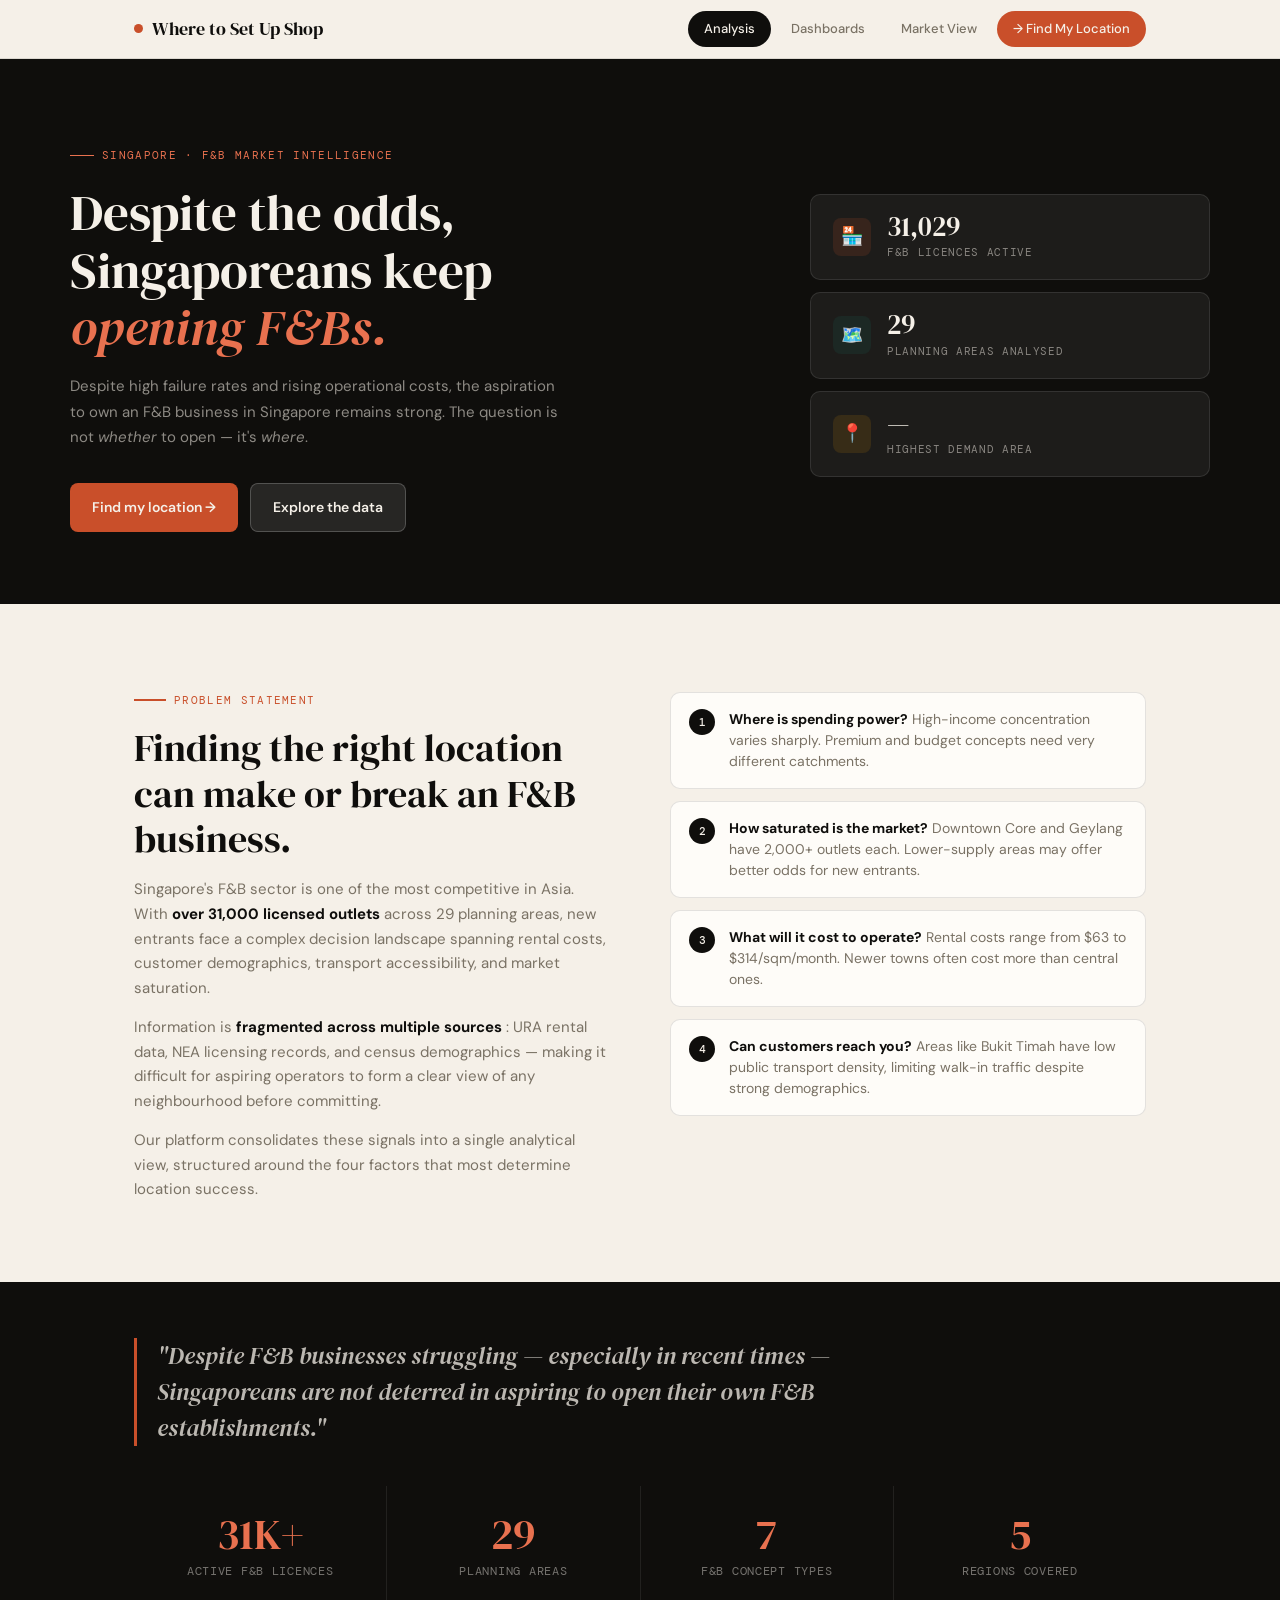
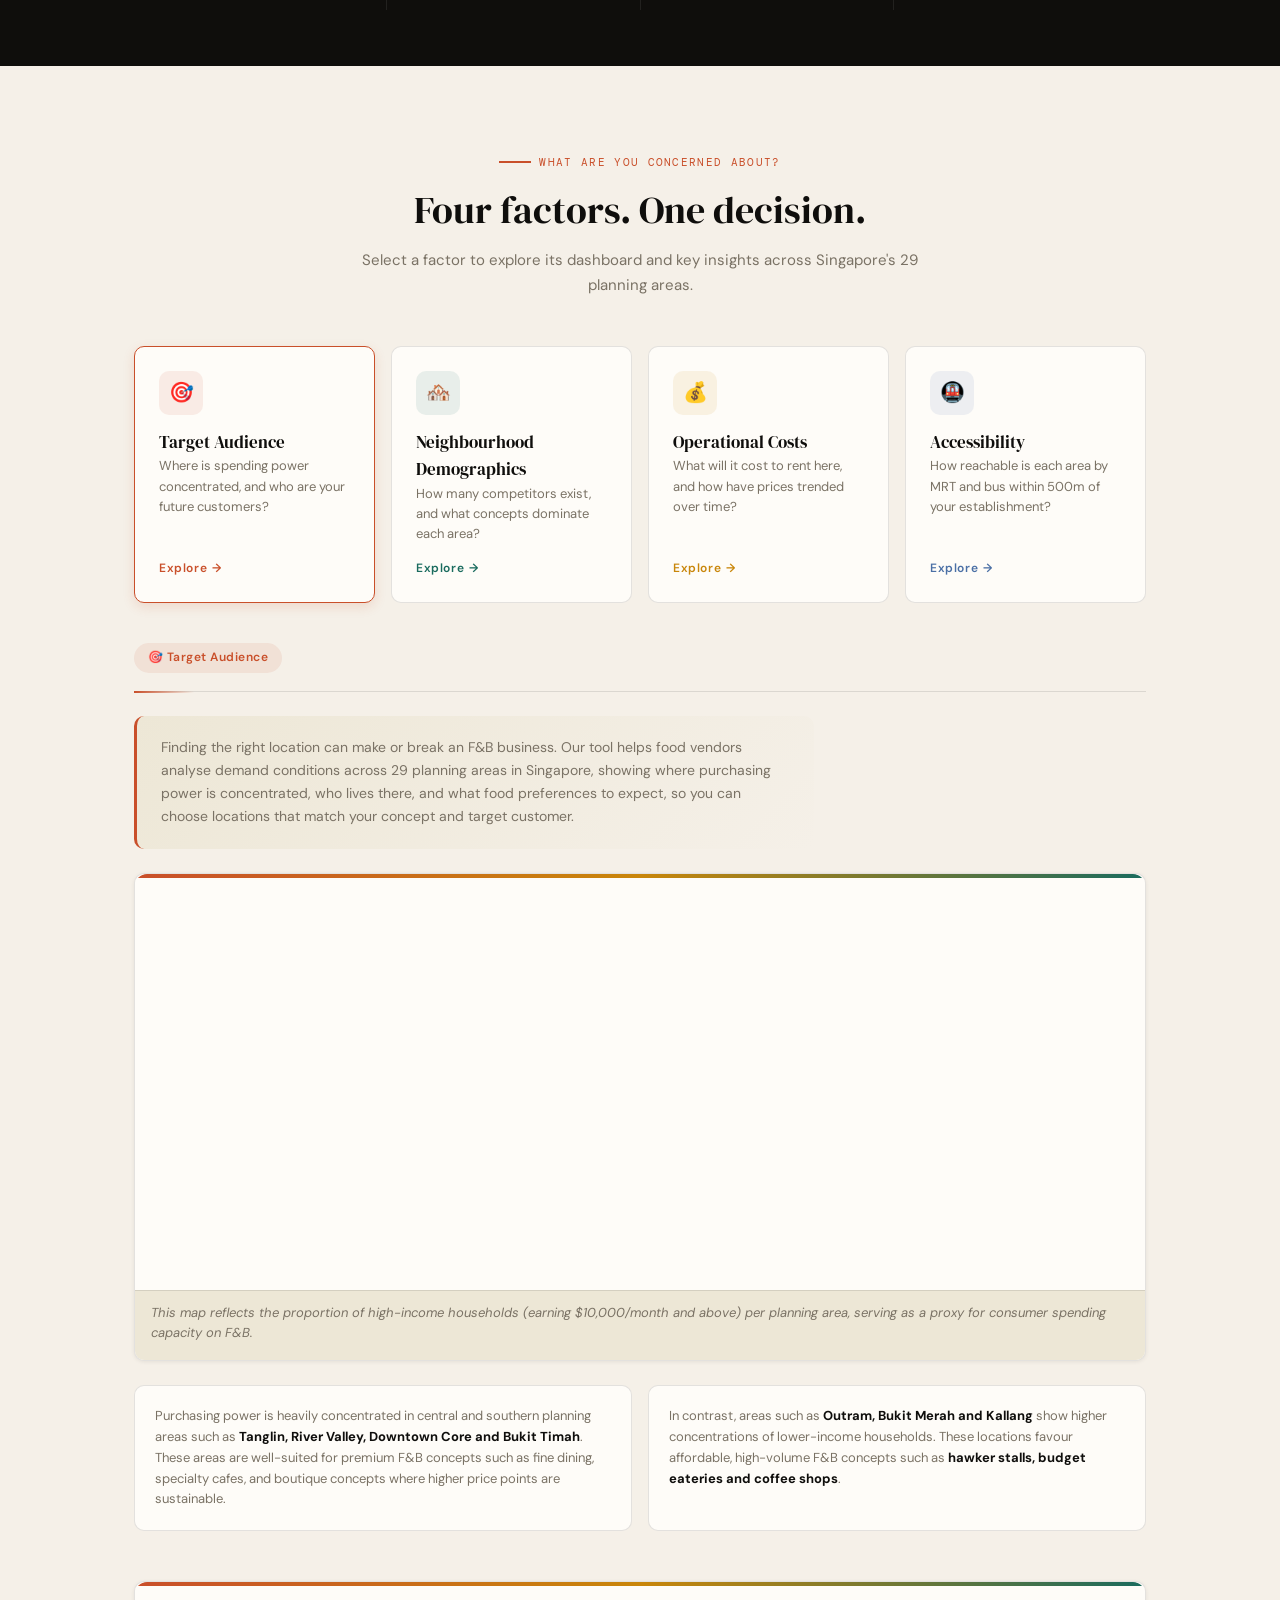
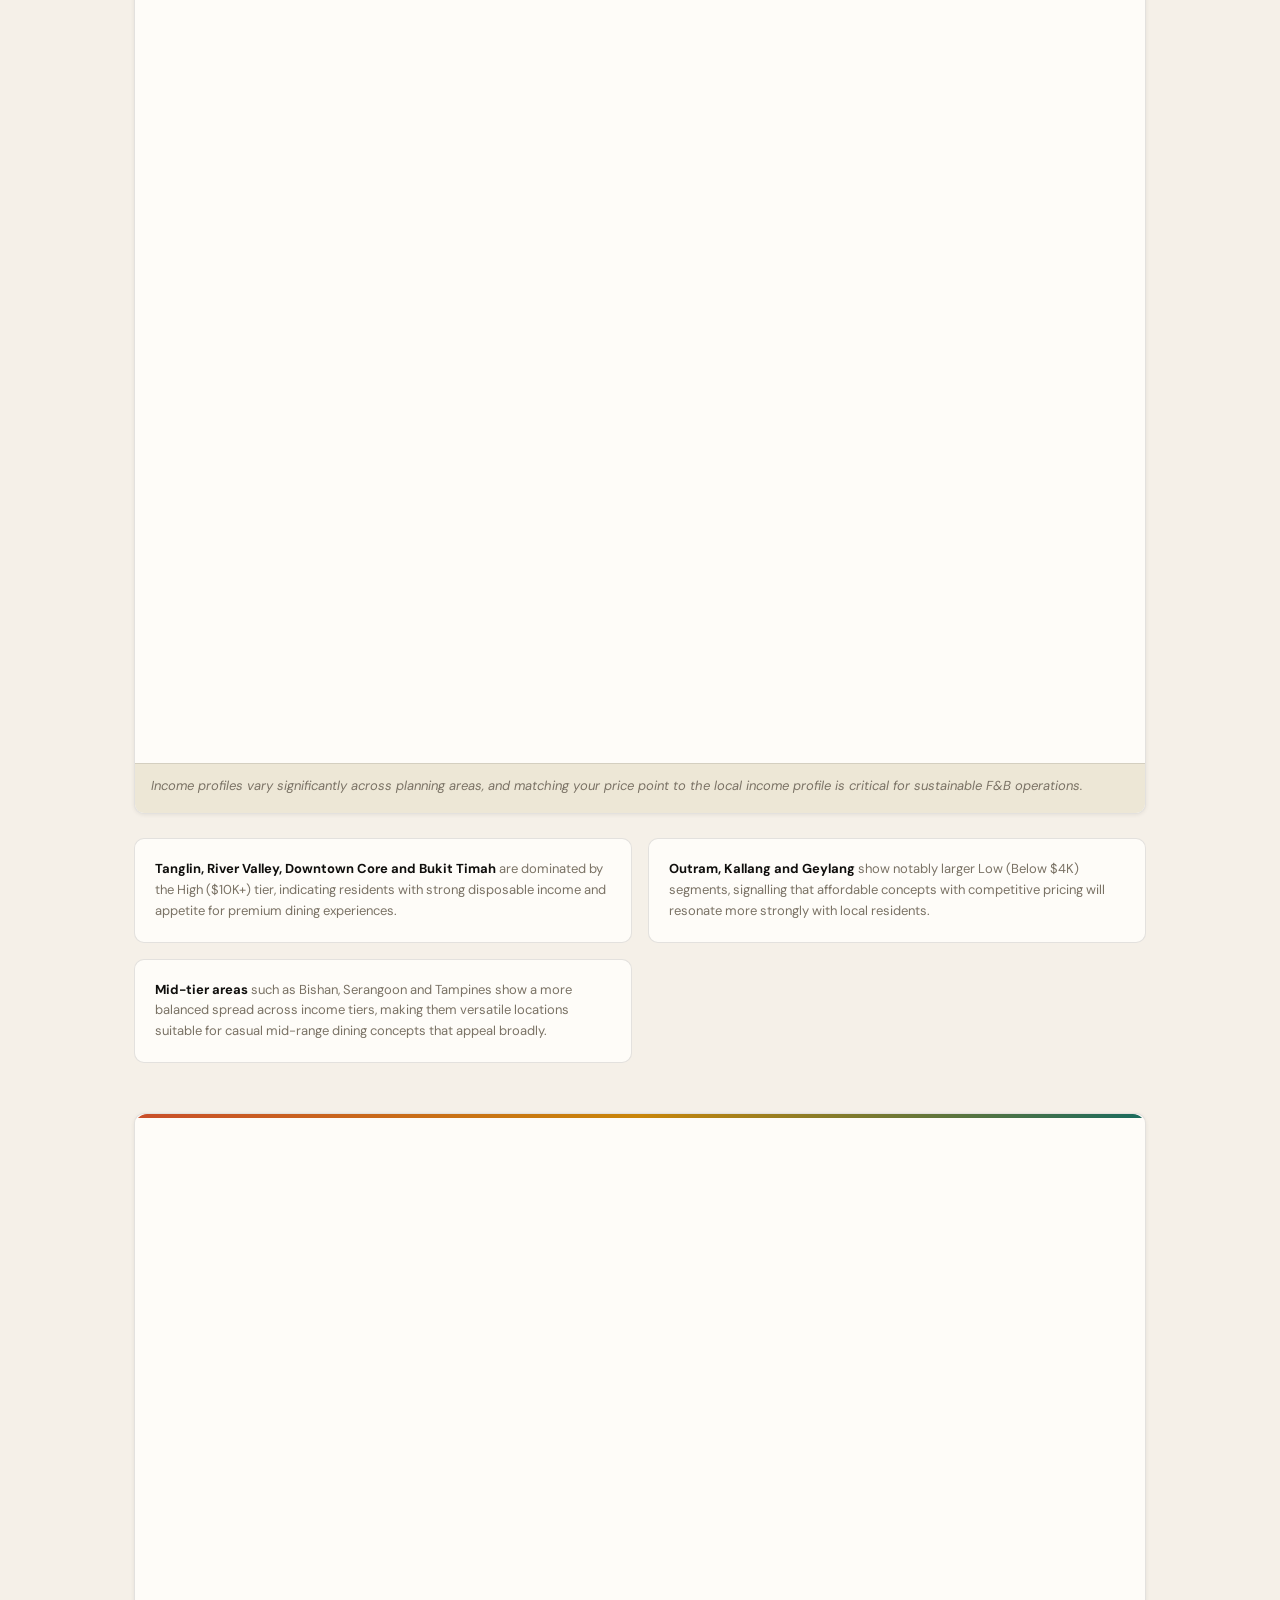
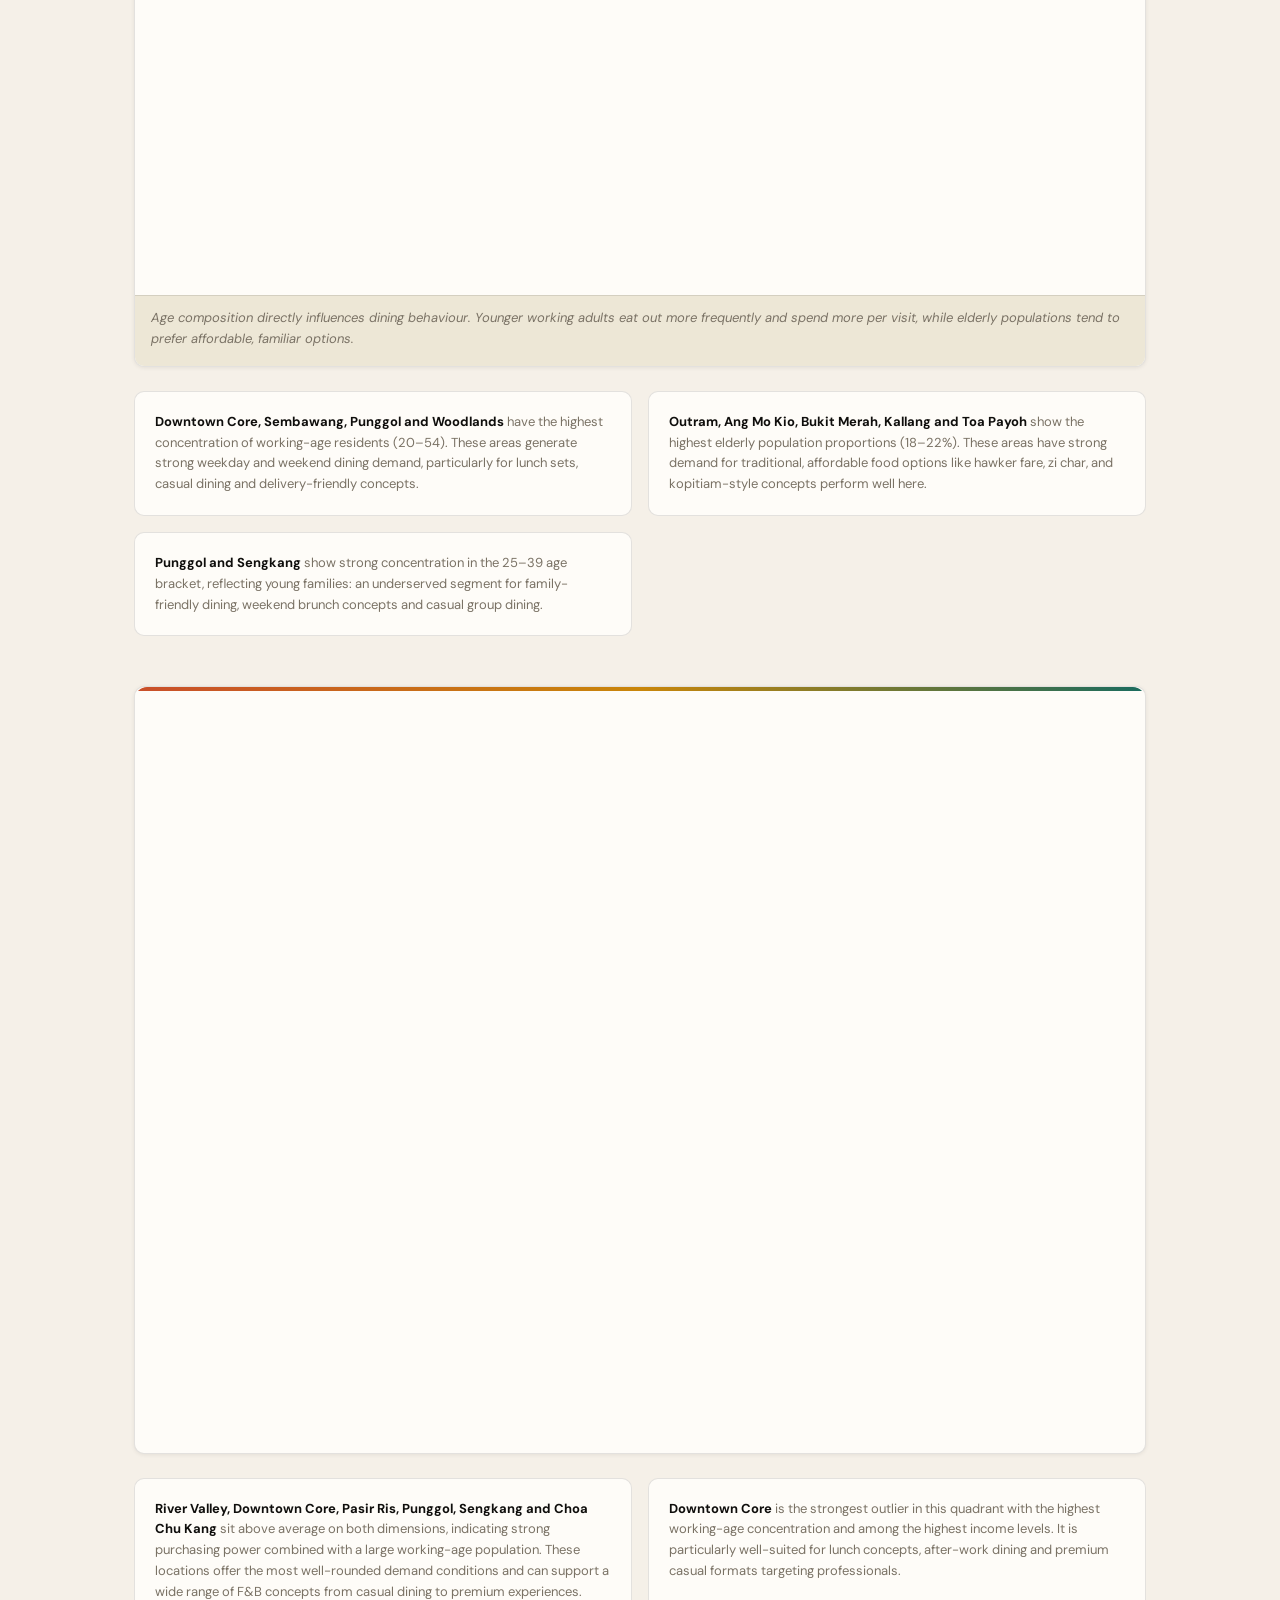
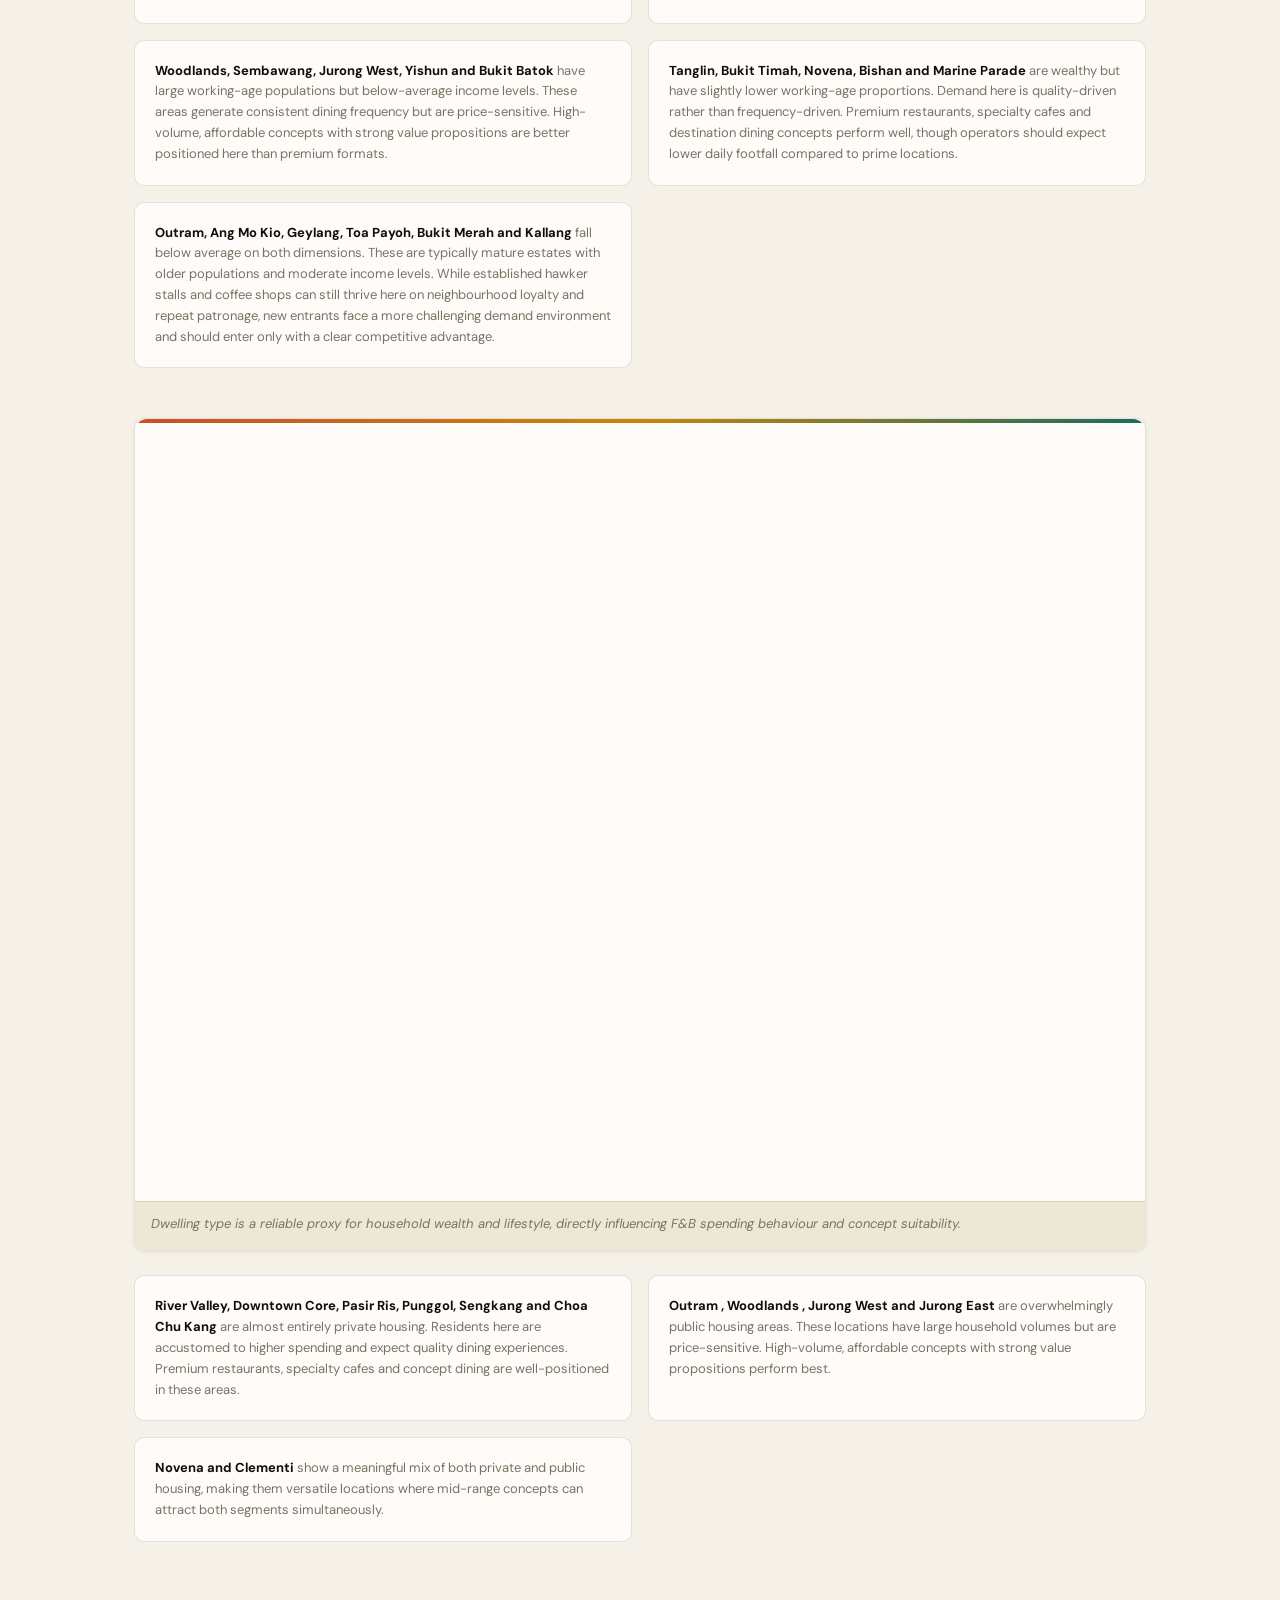
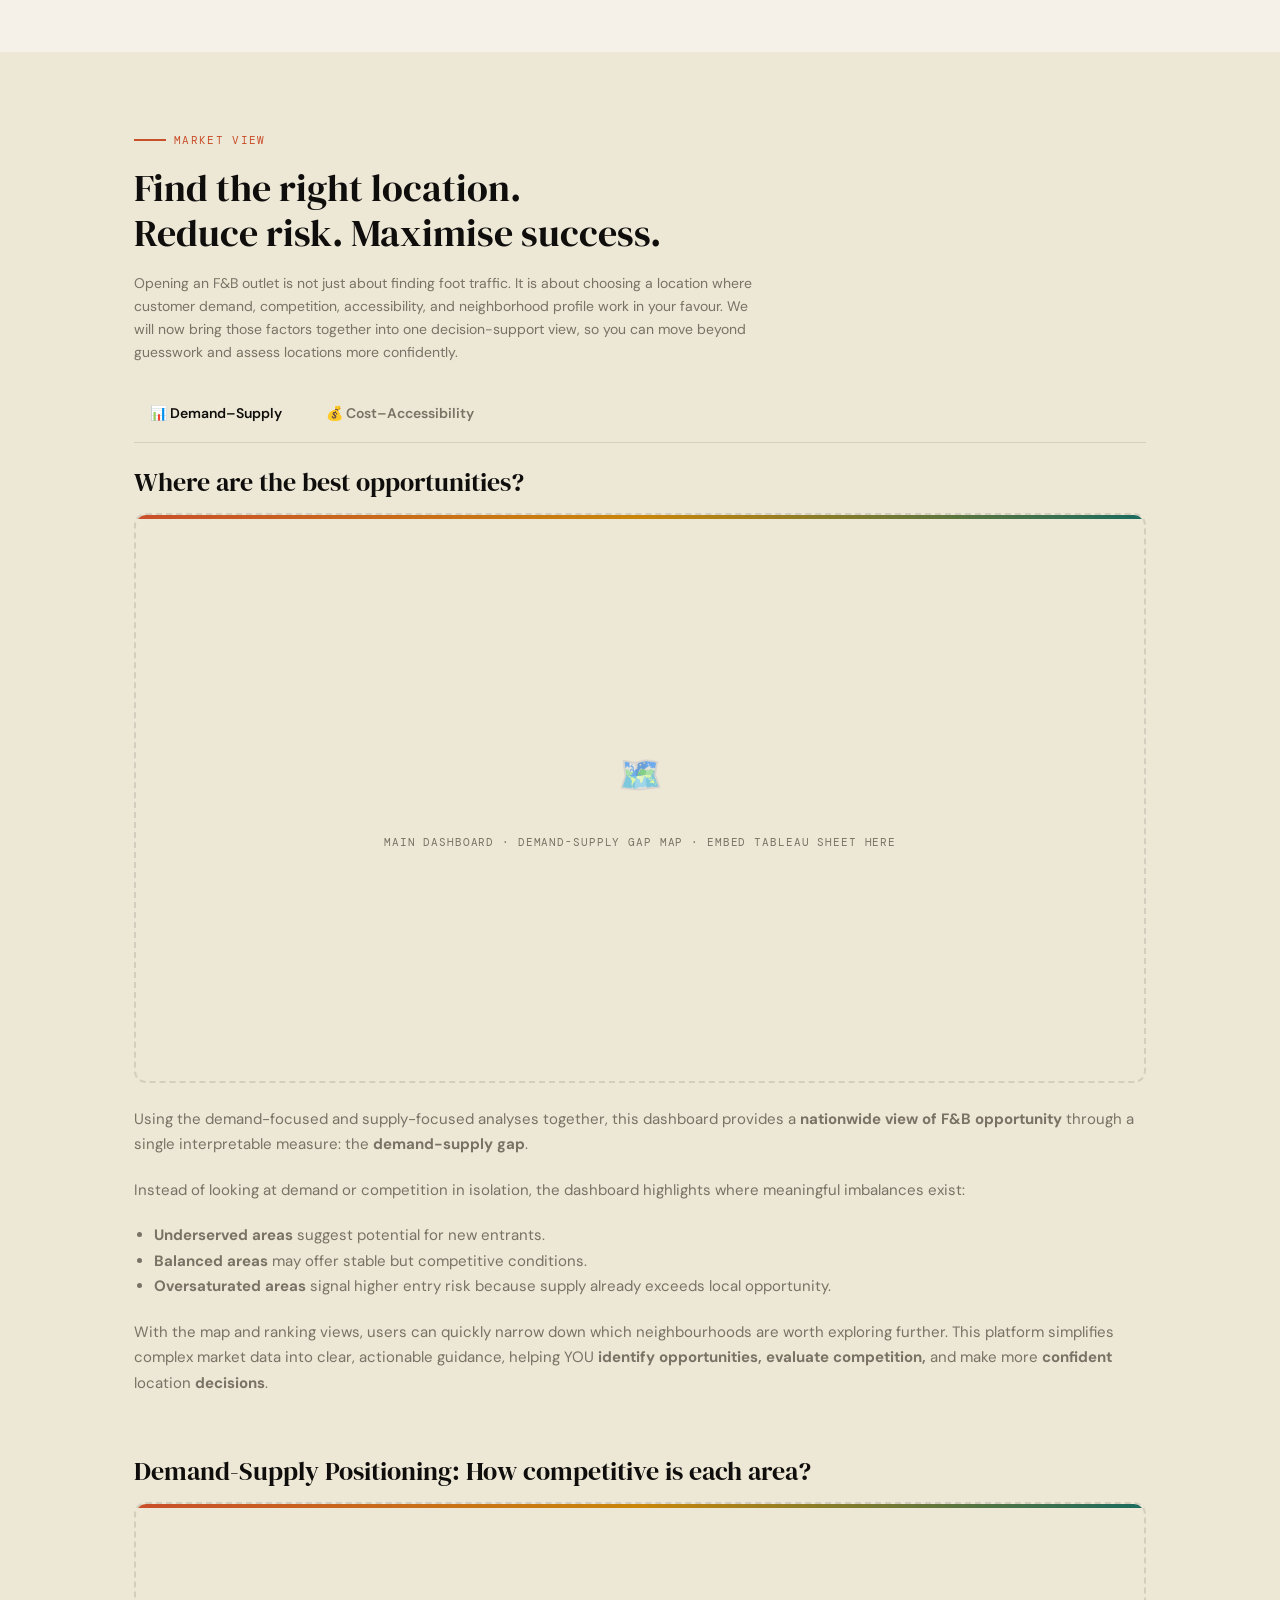
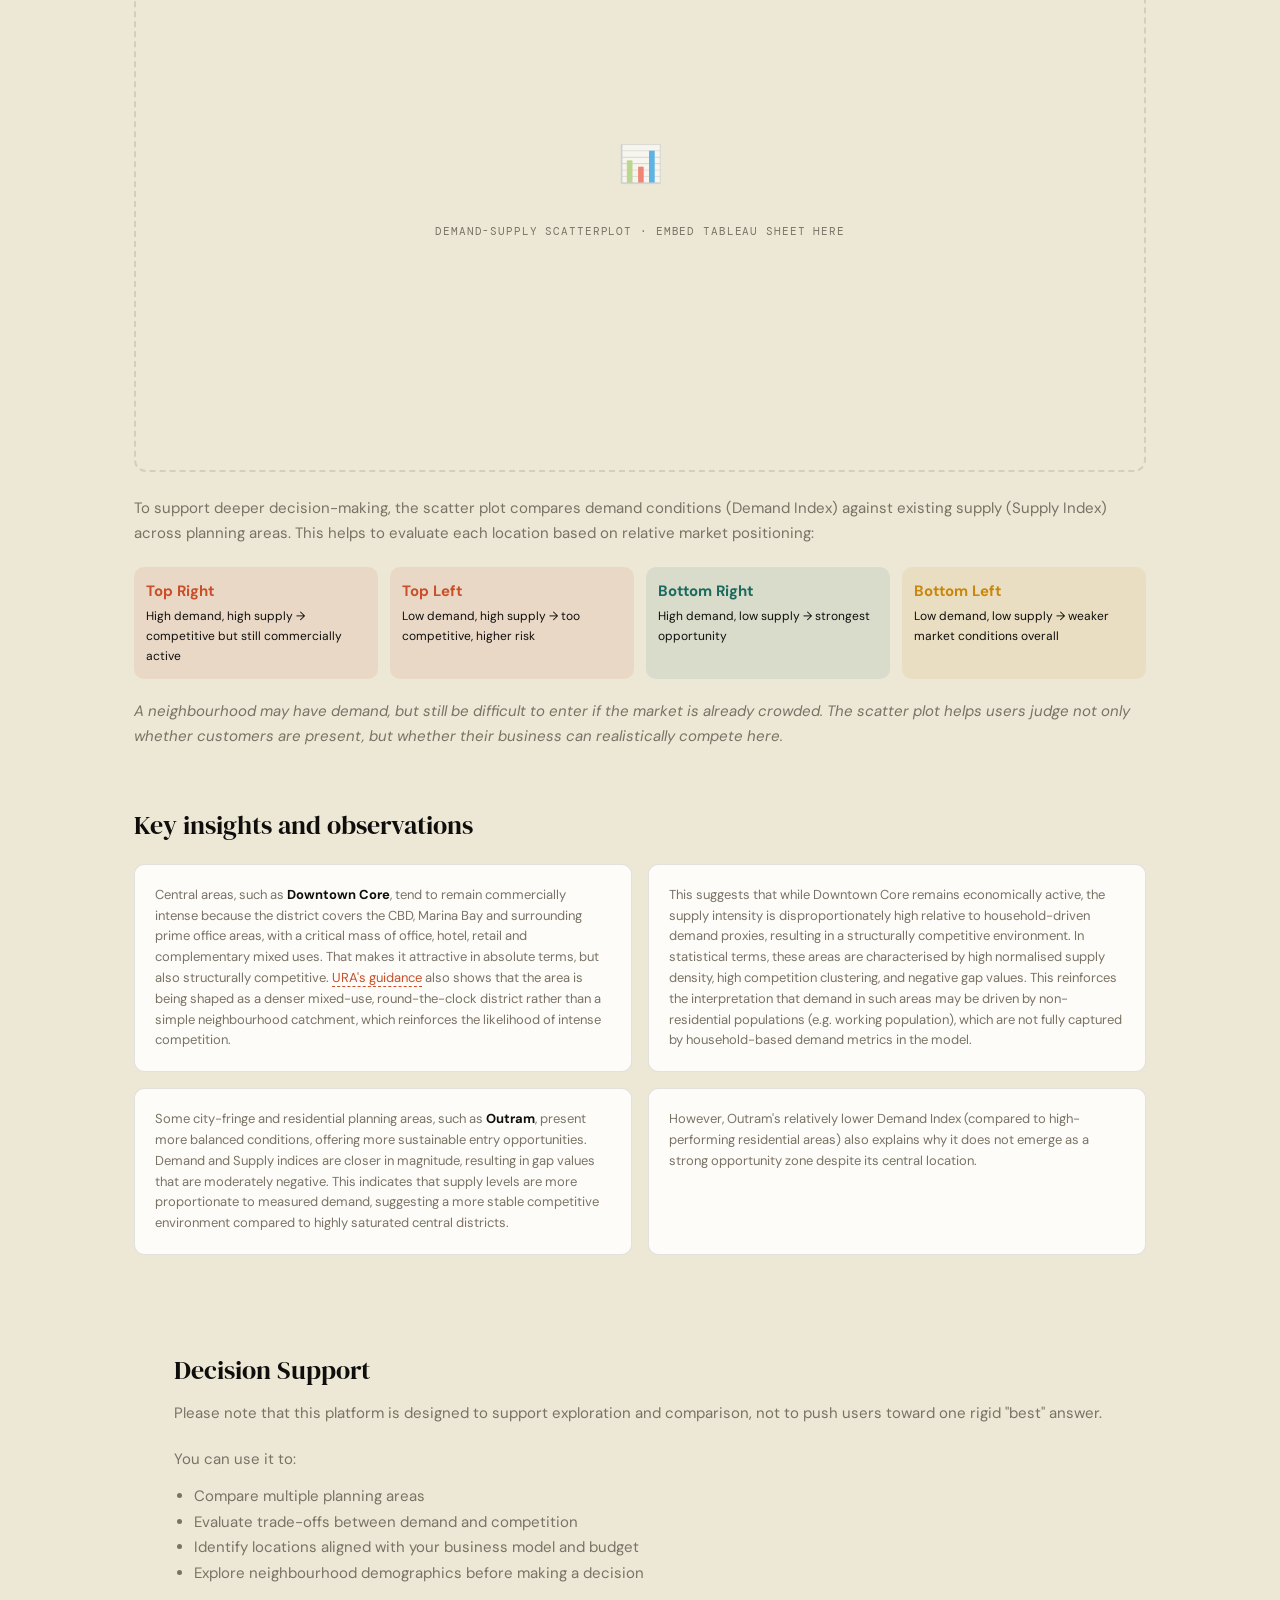
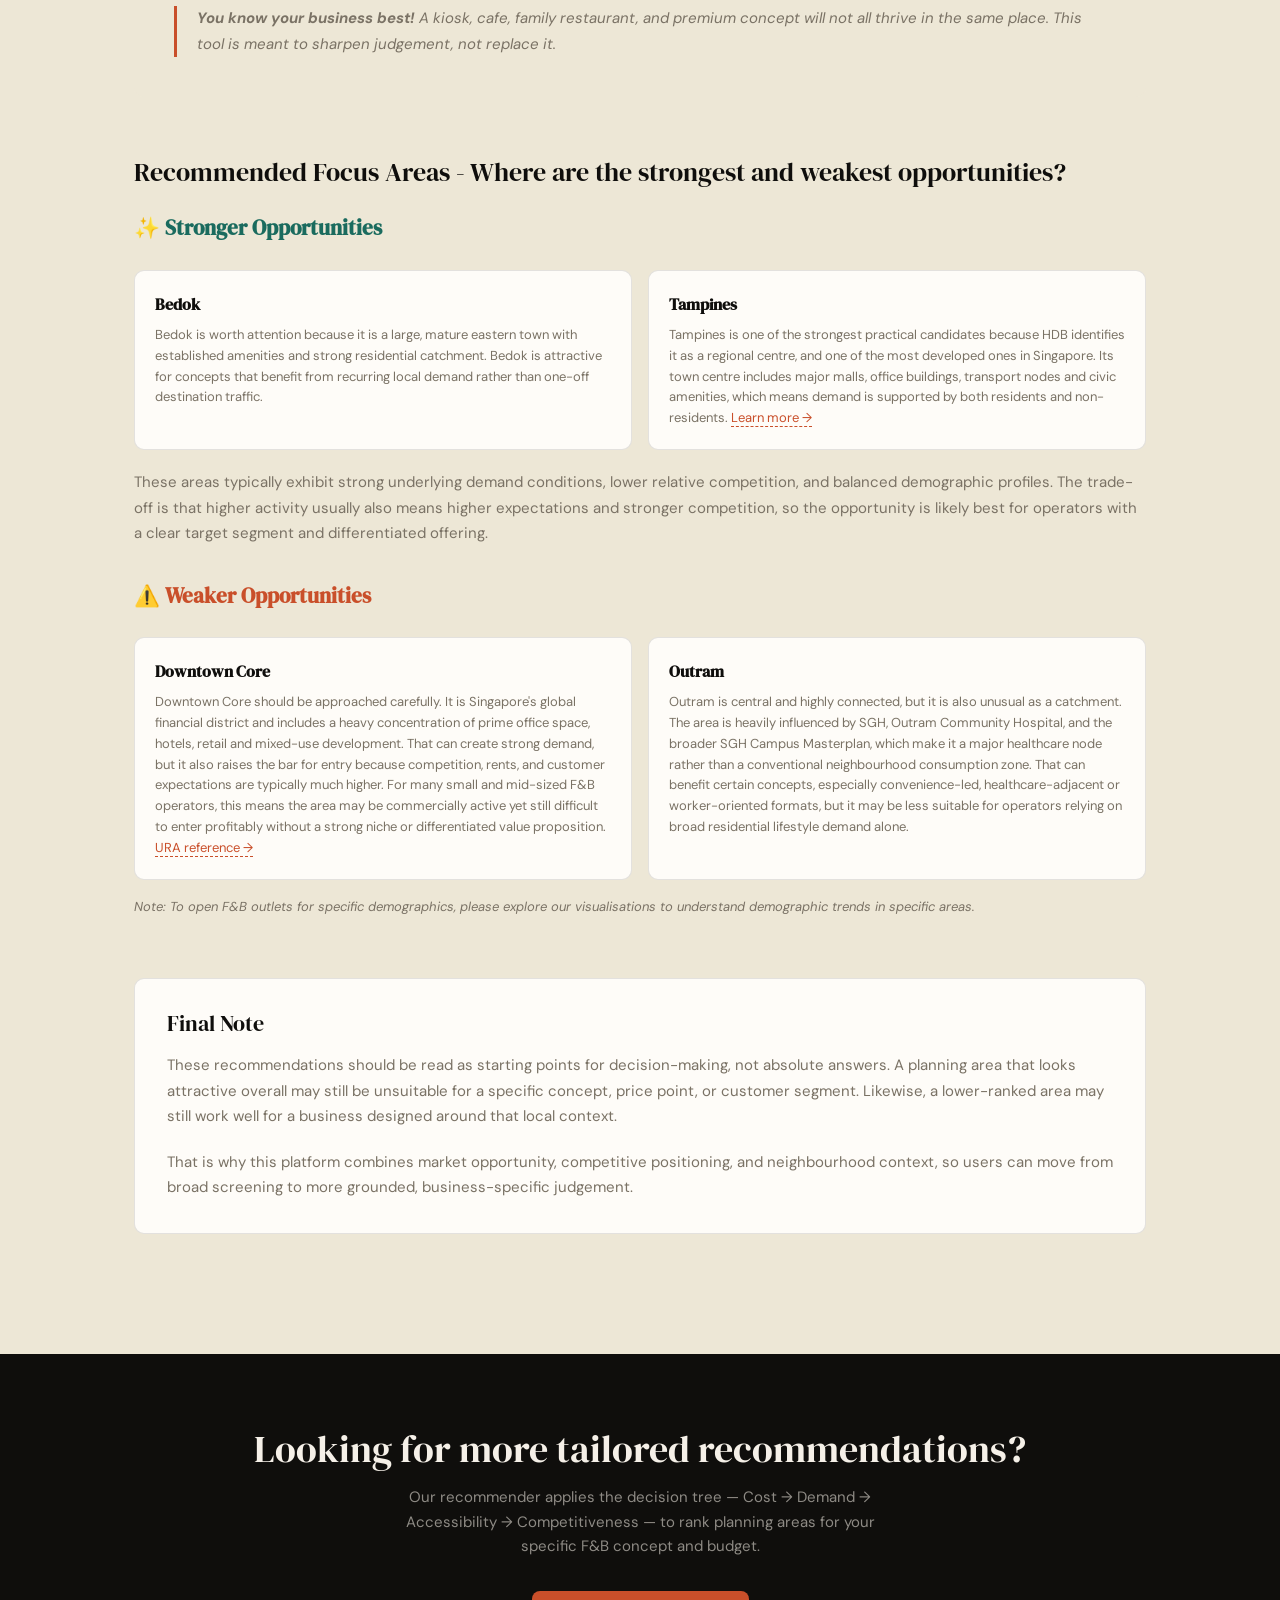
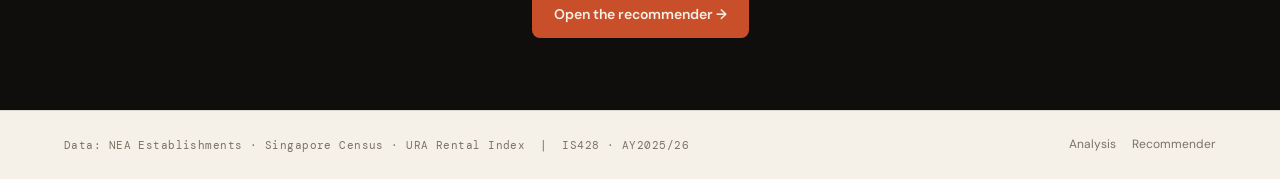
==== templates/index.html @ df579632 "Website" ====
<!DOCTYPE html>
<html lang="en">
<head>
  <meta charset="UTF-8"/><meta name="viewport" content="width=device-width,initial-scale=1.0"/>
  <title>Where to Set Up Shop: Singapore F&B Market Intelligence</title>
  <link rel="preconnect" href="https://fonts.googleapis.com"/>
  <link rel="preconnect" href="https://fonts.gstatic.com" crossorigin/>
  <link href="https://fonts.googleapis.com/css2?family=DM+Serif+Display:ital@0;1&family=DM+Sans:opsz,wght@9..40,300;9..40,400;9..40,500;9..40,600&family=DM+Mono:wght@400;500&display=swap" rel="stylesheet"/>
  <link rel="stylesheet" href="/static/css/shared.css"/>
  <link rel="stylesheet" href="/static/css/index.css"/>
</head>
<body>
<nav>
  <div class="nav-inner">
    <a class="nav-brand" href="/"><div class="dot"></div>Where to Set Up Shop</a>
    <div class="nav-links">
      <a class="nav-link active" href="/">Analysis</a>
      <a class="nav-link" href="#dashboards">Dashboards</a>
      <a class="nav-link" href="#combined">Market View</a>
      <a class="nav-link cta" href="/recommender">→ Find My Location</a>
    </div>
  </div>
</nav>

<section id="hero">
  <div class="hero-inner">
    <div>
      <div class="hero-eyebrow">Singapore · F&amp;B Market Intelligence</div>
      <h1>Despite the odds,<br>Singaporeans keep<br><em>opening F&amp;Bs.</em></h1>
      <p class="hero-sub">Despite high failure rates and rising operational costs, the aspiration to own an F&amp;B business in Singapore remains strong. The question is not <em>whether</em> to open — it's <em>where</em>.</p>
      <div class="hero-cta-row">
        <a class="btn btn-primary" href="/recommender">Find my location →</a>
        <a class="btn btn-ghost" href="#dashboards">Explore the data</a>
      </div>
    </div>
    <div class="hero-stats">
      <div class="hero-stat">
        <div class="hero-stat-icon" style="background:rgba(201,79,42,.15)">🏪</div>
        <div><div class="hero-stat-num" id="stat-estab">31,029</div><div class="hero-stat-label">F&amp;B Licences active</div></div>
      </div>
      <div class="hero-stat">
        <div class="hero-stat-icon" style="background:rgba(26,107,94,.15)">🗺️</div>
        <div><div class="hero-stat-num" id="stat-areas">29</div><div class="hero-stat-label">Planning areas analysed</div></div>
      </div>
      <div class="hero-stat">
        <div class="hero-stat-icon" style="background:rgba(201,134,10,.15)">📍</div>
        <div><div class="hero-stat-num" id="stat-demand-area">—</div><div class="hero-stat-label">Highest demand area</div></div>
      </div>
    </div>
  </div>
</section>

<section id="problem">
  <div class="problem-inner page">
    <div>
      <div class="section-eyebrow">Problem Statement</div>
      <h2>Finding the right location can make or break an F&amp;B business.</h2>
      <div class="problem-text">
        <p>Singapore's F&amp;B sector is one of the most competitive in Asia. With <strong>over 31,000 licensed outlets</strong> across 29 planning areas, new entrants face a complex decision landscape spanning rental costs, customer demographics, transport accessibility, and market saturation.</p>
        <p>Information is <strong>fragmented across multiple sources</strong> : URA rental data, NEA licensing records, and census demographics — making it difficult for aspiring operators to form a clear view of any neighbourhood before committing.</p>
        <p>Our platform consolidates these signals into a single analytical view, structured around the four factors that most determine location success.</p>
      </div>
    </div>
    <div class="challenge-list">
      <div class="challenge-item"><div class="challenge-num">1</div><div class="challenge-text"><strong>Where is spending power?</strong> High-income concentration varies sharply. Premium and budget concepts need very different catchments.</div></div>
      <div class="challenge-item"><div class="challenge-num">2</div><div class="challenge-text"><strong>How saturated is the market?</strong> Downtown Core and Geylang have 2,000+ outlets each. Lower-supply areas may offer better odds for new entrants.</div></div>
      <div class="challenge-item"><div class="challenge-num">3</div><div class="challenge-text"><strong>What will it cost to operate?</strong> Rental costs range from $63 to $314/sqm/month. Newer towns often cost more than central ones.</div></div>
      <div class="challenge-item"><div class="challenge-num">4</div><div class="challenge-text"><strong>Can customers reach you?</strong> Areas like Bukit Timah have low public transport density, limiting walk-in traffic despite strong demographics.</div></div>
    </div>
  </div>
</section>

<section id="overview">
  <div class="overview-inner page">
    <div class="overview-claim">"Despite F&amp;B businesses struggling — especially in recent times — Singaporeans are not deterred in aspiring to open their own F&amp;B establishments."</div>
    <div class="stat-grid">
      <div class="stat-box"><div class="stat-big">31K+</div><div class="stat-desc">Active F&amp;B licences</div></div>
      <div class="stat-box"><div class="stat-big">29</div><div class="stat-desc">Planning areas</div></div>
      <div class="stat-box"><div class="stat-big">7</div><div class="stat-desc">F&amp;B concept types</div></div>
      <div class="stat-box"><div class="stat-big">5</div><div class="stat-desc">Regions covered</div></div>
    </div>
  </div>
</section>

<section id="dashboards">
  <div class="dash-inner page">
    <div class="dash-header">
      <div class="section-eyebrow" style="justify-content:center">What are you concerned about?</div>
      <h2>Four factors. One decision.</h2>
      <p>Select a factor to explore its dashboard and key insights across Singapore's 29 planning areas.</p>
    </div>

    <div class="factor-grid">
      <div class="factor-card fc-demand active" onclick="showPanel('demand',this)">
        <div class="factor-icon">🎯</div>
        <div><h3>Target Audience</h3><p>Where is spending power concentrated, and who are your future customers?</p></div>
        <div class="factor-arrow">Explore <span>→</span></div>
      </div>
      <div class="factor-card fc-supply" onclick="showPanel('supply',this)">
        <div class="factor-icon">🏘️</div>
        <div><h3>Neighbourhood Demographics</h3><p>How many competitors exist, and what concepts dominate each area?</p></div>
        <div class="factor-arrow">Explore <span>→</span></div>
      </div>
      <div class="factor-card fc-cost" onclick="showPanel('cost',this)">
        <div class="factor-icon">💰</div>
        <div><h3>Operational Costs</h3><p>What will it cost to rent here, and how have prices trended over time?</p></div>
        <div class="factor-arrow">Explore <span>→</span></div>
      </div>
      <div class="factor-card fc-access" onclick="showPanel('access',this)">
        <div class="factor-icon">🚇</div>
        <div><h3>Accessibility</h3><p>How reachable is each area by MRT and bus within 500m of your establishment?</p></div>
        <div class="factor-arrow">Explore <span>→</span></div>
      </div>
    </div>

    <!-- DEMAND PANEL -->
    <div class="dash-panel active" id="panel-demand">
      <div class="panel-header">
        <span class="panel-badge" style="background:var(--rust-dim);color:var(--rust)">🎯 Target Audience</span>
        <div class="panel-header-decoration"></div>
      </div>
      <p class="panel-desc">Finding the right location can make or break an F&B business. Our tool helps food vendors analyse demand conditions across 29 planning areas in Singapore, showing where purchasing power is concentrated, who lives there, and what food preferences to expect, so you can choose locations that match your concept and target customer.</p>
      
      <div class="viz-card">
        <div class="tableau-embed tableau-live" style="margin-bottom:0">
          <div class='tableauPlaceholder' id='viz1775066911189' style='position: relative'>
            <noscript>
              <a href='#'>
                <img alt='Purchasing Power Map ' src='https:&#47;&#47;public.tableau.com&#47;static&#47;images&#47;de&#47;demand_17750618803560&#47;PurchasingPowerMap&#47;1_rss.png' style='border: none' />
              </a>
            </noscript>
            <object class='tableauViz'  style='display:none;'>
              <param name='host_url' value='https%3A%2F%2Fpublic.tableau.com%2F' /> 
              <param name='embed_code_version' value='3' /> 
              <param name='site_root' value='' />
              <param name='name' value='demand_17750618803560&#47;PurchasingPowerMap' />
              <param name='tabs' value='no' />
              <param name='toolbar' value='yes' />
              <param name='static_image' value='https:&#47;&#47;public.tableau.com&#47;static&#47;images&#47;de&#47;demand_17750618803560&#47;PurchasingPowerMap&#47;1.png' /> 
              <param name='animate_transition' value='yes' />
              <param name='display_static_image' value='yes' />
              <param name='display_spinner' value='yes' />
              <param name='display_overlay' value='yes' />
              <param name='display_count' value='yes' />
              <param name='language' value='en-US' />
              <param name='filter' value='publish=yes' />
            </object>
          </div>
        </div>
        <p class="embed-caption">This map reflects the proportion of high-income households (earning $10,000/month and above) per planning area, serving as a proxy for consumer spending capacity on F&B.</p>
      </div>
      <div class="insight-grid" style="margin-bottom:50px">
        <div class="insight-card">
            <p>Purchasing power is heavily concentrated in central and southern planning areas such as <strong>Tanglin, River Valley, Downtown Core and Bukit Timah</strong>. These areas are well-suited for premium F&B concepts such as fine dining, specialty cafes, and boutique concepts where higher price points are sustainable.</p>
        </div>
        <div class="insight-card">
            <p>In contrast, areas such as <strong>Outram, Bukit Merah and Kallang</strong> show higher concentrations of lower-income households. These locations favour affordable, high-volume F&B concepts such as <strong>hawker stalls, budget eateries and coffee shops</strong>.</p>
        </div>
      </div>

      <div class="viz-card">
        <div class="tableau-embed tableau-live" style="margin-bottom:0">
          <div class='tableauPlaceholder' id='viz1775067196936' style='position: relative'>
            <noscript>
              <a href='#'>
                <img alt='Income Distribution Small Multiples Chart  ' src='https:&#47;&#47;public.tableau.com&#47;static&#47;images&#47;de&#47;demand_17750618803560&#47;IncomeDistributionSmallMultiplesChart&#47;1_rss.png' style='border: none' />
              </a>
            </noscript>
            <object class='tableauViz'  style='display:none;'>
              <param name='host_url' value='https%3A%2F%2Fpublic.tableau.com%2F' /> 
              <param name='embed_code_version' value='3' /> 
              <param name='site_root' value='' />
              <param name='name' value='demand_17750618803560&#47;IncomeDistributionSmallMultiplesChart' />
              <param name='tabs' value='no' />
              <param name='toolbar' value='yes' />
              <param name='static_image' value='https:&#47;&#47;public.tableau.com&#47;static&#47;images&#47;de&#47;demand_17750618803560&#47;IncomeDistributionSmallMultiplesChart&#47;1.png' /> 
              <param name='animate_transition' value='yes' />
              <param name='display_static_image' value='yes' />
              <param name='display_spinner' value='yes' />
              <param name='display_overlay' value='yes' />
              <param name='display_count' value='yes' />
              <param name='language' value='en-GB' />
              <param name='filter' value='publish=yes' />
            </object>
          </div>
        </div>
        <p class="embed-caption">Income profiles vary significantly across planning areas, and matching your price point to the local income profile is critical for sustainable F&B operations.</p>
      </div>
      <div class="insight-grid" style="margin-bottom:50px">
        <div class="insight-card">
            <p><strong>Tanglin, River Valley, Downtown Core and Bukit Timah</strong> are dominated by the High ($10K+) tier, indicating residents with strong disposable income and appetite for premium dining experiences.</p>
        </div>
        <div class="insight-card">
            <p><strong>Outram, Kallang and Geylang</strong> show notably larger Low (Below $4K) segments, signalling that affordable concepts with competitive pricing will resonate more strongly with local residents.</p>
        </div>
        <div class="insight-card">
            <p><strong>Mid-tier areas</strong> such as Bishan, Serangoon and Tampines show a more balanced spread across income tiers, making them versatile locations suitable for casual mid-range dining concepts that appeal broadly.</p>
        </div>
      </div>

      <div class="viz-card">
        <div class="tableau-embed tableau-live" style="margin-bottom:0">
          <div class='tableauPlaceholder' id='viz1775067354205' style='position: relative'>
            <noscript>
              <a href='#'>
                <img alt='Age Group HeatMap ' src='https:&#47;&#47;public.tableau.com&#47;static&#47;images&#47;de&#47;demand_17750618803560&#47;AgeGroupHeatMap&#47;1_rss.png' style='border: none' />
              </a>
            </noscript>
            <object class='tableauViz'  style='display:none;'>
              <param name='host_url' value='https%3A%2F%2Fpublic.tableau.com%2F' /> 
              <param name='embed_code_version' value='3' /> 
              <param name='site_root' value='' />
              <param name='name' value='demand_17750618803560&#47;AgeGroupHeatMap' />
              <param name='tabs' value='no' />
              <param name='toolbar' value='yes' />
              <param name='static_image' value='https:&#47;&#47;public.tableau.com&#47;static&#47;images&#47;de&#47;demand_17750618803560&#47;AgeGroupHeatMap&#47;1.png' /> 
              <param name='animate_transition' value='yes' />
              <param name='display_static_image' value='yes' />
              <param name='display_spinner' value='yes' />
              <param name='display_overlay' value='yes' />
              <param name='display_count' value='yes' />
              <param name='language' value='en-GB' />
              <param name='filter' value='publish=yes' />
            </object>
          </div>
        </div>
        <p class="embed-caption">Age composition directly influences dining behaviour. Younger working adults eat out more frequently and spend more per visit, while elderly populations tend to prefer affordable, familiar options.</p>
      </div>
      <div class="insight-grid" style="margin-bottom:50px">
        <div class="insight-card">
            <p><strong>Downtown Core, Sembawang, Punggol and Woodlands</strong> have the highest concentration of working-age residents (20–54). These areas generate strong weekday and weekend dining demand, particularly for lunch sets, casual dining and delivery-friendly concepts.</p>
        </div>
        <div class="insight-card">
            <p><strong>Outram, Ang Mo Kio, Bukit Merah, Kallang and Toa Payoh</strong> show the highest elderly population proportions (18–22%). These areas have strong demand for traditional, affordable food options like hawker fare, zi char, and kopitiam-style concepts perform well here.</p>
        </div>
        <div class="insight-card">
            <p><strong>Punggol and Sengkang</strong> show strong concentration in the 25–39 age bracket, reflecting young families: an underserved segment for family-friendly dining, weekend brunch concepts and casual group dining.</p>
        </div>
      </div>

      <div class="viz-card">
        <div class="tableau-embed tableau-live" style="margin-bottom:0">
          <div class='tableauPlaceholder' id='viz1775067540702' style='position: relative'>
            <noscript>
              <a href='#'>
                <img alt='Demand Quadrant ' src='https:&#47;&#47;public.tableau.com&#47;static&#47;images&#47;de&#47;demand_17750618803560&#47;DemandQuadrant&#47;1_rss.png' style='border: none' />
              </a>
            </noscript>
            <object class='tableauViz'  style='display:none;'>
              <param name='host_url' value='https%3A%2F%2Fpublic.tableau.com%2F' /> 
              <param name='embed_code_version' value='3' /> 
              <param name='site_root' value='' />
              <param name='name' value='demand_17750618803560&#47;DemandQuadrant' />
              <param name='tabs' value='no' />
              <param name='toolbar' value='yes' />
              <param name='static_image' value='https:&#47;&#47;public.tableau.com&#47;static&#47;images&#47;de&#47;demand_17750618803560&#47;DemandQuadrant&#47;1.png' /> 
              <param name='animate_transition' value='yes' />
              <param name='display_static_image' value='yes' />
              <param name='display_spinner' value='yes' />
              <param name='display_overlay' value='yes' />
              <param name='display_count' value='yes' />
              <param name='language' value='en-GB' />
              <param name='filter' value='publish=yes' />
            </object>
          </div>
        </div>
      </div>
      <div class="insight-grid" style="margin-bottom:50px">
        <div class="insight-card">
            <p><strong>River Valley, Downtown Core, Pasir Ris, Punggol, Sengkang and Choa Chu Kang</strong> sit above average on both dimensions, indicating strong purchasing power combined with a large working-age population. These locations offer the most well-rounded demand conditions and can support a wide range of F&B concepts from casual dining to premium experiences.</p>
        </div>
        <div class="insight-card">
            <p><strong>Downtown Core</strong> is the strongest outlier in this quadrant with the highest working-age concentration and among the highest income levels. It is particularly well-suited for lunch concepts, after-work dining and premium casual formats targeting professionals.</p>
        </div>
        <div class="insight-card">
            <p><strong>Woodlands, Sembawang, Jurong West, Yishun and Bukit Batok</strong> have large working-age populations but below-average income levels. These areas generate consistent dining frequency but are price-sensitive. High-volume, affordable concepts with strong value propositions are better positioned here than premium formats.</p>
        </div>
        <div class="insight-card">
            <p><strong>Tanglin, Bukit Timah, Novena, Bishan and Marine Parade</strong> are wealthy but have slightly lower working-age proportions. Demand here is quality-driven rather than frequency-driven. Premium restaurants, specialty cafes and destination dining concepts perform well, though operators should expect lower daily footfall compared to prime locations.</p>
        </div>
        <div class="insight-card">
            <p><strong>Outram, Ang Mo Kio, Geylang, Toa Payoh, Bukit Merah and Kallang</strong> fall below average on both dimensions. These are typically mature estates with older populations and moderate income levels. While established hawker stalls and coffee shops can still thrive here on neighbourhood loyalty and repeat patronage, new entrants face a more challenging demand environment and should enter only with a clear competitive advantage.</p>
        </div>
      </div>

      <div class="viz-card">
        <div class="tableau-embed tableau-live" style="margin-bottom:0">
          <div class='tableauPlaceholder' id='viz1775067704741' style='position: relative'>
            <noscript>
              <a href='#'>
                <img alt='Dwelling Type by Planning Area ' src='https:&#47;&#47;public.tableau.com&#47;static&#47;images&#47;de&#47;demand_17750618803560&#47;DwellingTypebyPlanningArea&#47;1_rss.png' style='border: none' />
              </a>
            </noscript>
            <object class='tableauViz'  style='display:none;'>
              <param name='host_url' value='https%3A%2F%2Fpublic.tableau.com%2F' /> 
              <param name='embed_code_version' value='3' /> 
              <param name='site_root' value='' />
              <param name='name' value='demand_17750618803560&#47;DwellingTypebyPlanningArea' />
              <param name='tabs' value='no' />
              <param name='toolbar' value='yes' />
              <param name='static_image' value='https:&#47;&#47;public.tableau.com&#47;static&#47;images&#47;de&#47;demand_17750618803560&#47;DwellingTypebyPlanningArea&#47;1.png' /> 
              <param name='animate_transition' value='yes' />
              <param name='display_static_image' value='yes' />
              <param name='display_spinner' value='yes' />
              <param name='display_overlay' value='yes' />
              <param name='display_count' value='yes' />
              <param name='language' value='en-GB' />
              <param name='filter' value='publish=yes' />
            </object>
          </div>
        </div>
        <p class="embed-caption">Dwelling type is a reliable proxy for household wealth and lifestyle, directly influencing F&B spending behaviour and concept suitability.</p>
      </div>
      <div class="insight-grid" style="margin-bottom:50px">
        <div class="insight-card">
            <p><strong>River Valley, Downtown Core, Pasir Ris, Punggol, Sengkang and Choa Chu Kang</strong> are almost entirely private housing. Residents here are accustomed to higher spending and expect quality dining experiences. Premium restaurants, specialty cafes and concept dining are well-positioned in these areas.</p>
        </div>
        <div class="insight-card">
            <p><strong>Outram , Woodlands , Jurong West and Jurong East</strong> are overwhelmingly public housing areas. These locations have large household volumes but are price-sensitive. High-volume, affordable concepts with strong value propositions perform best.</p>
        </div>
        <div class="insight-card">
            <p><strong>Novena and Clementi</strong> show a meaningful mix of both private and public housing, making them versatile locations where mid-range concepts can attract both segments simultaneously.</p>
        </div>
      </div>
    </div>

    <!-- SUPPLY PANEL -->
    <div class="dash-panel" id="panel-supply">
      <div class="panel-header">
        <span class="panel-badge" style="background:var(--teal-dim);color:var(--teal)">🏘️ Neighbourhood Demographics</span>
        <div class="panel-header-decoration"></div>
      </div>
      <p class="panel-desc">Finding the right location can make or break an F&B business. Our tool helps food vendors analyse supply trends across 29 planning areas in Singapore, showing where competition is concentrated and where opportunities exist based on your F&B type, so you can choose locations with higher potential. Demand is equally important, and our tool helps you identify areas with stronger spending power and more working adults who are likely to dine out.</p>
      
      <div class="viz-card">
        <div class="tableau-embed" style="margin-bottom:0"><div class="te-icon">🗺️</div><div class="te-label">F&B Supply Distribution · Embed Tableau Sheet 1 here</div></div>
        <p class="embed-caption">This map reflects absolute supply concentration rather than unmet demand, so high-density areas should be interpreted as high competition zones rather than immediate opportunities.</p>
      </div>
      <div class="insight-grid" style="margin-bottom:50px">
        <div class="insight-card">
            <p>F&B supply is heavily concentrated in <strong> central and mature planning areas</strong> such as <strong> Downtown Core, Geylang and Bedok</strong>. These locations are already highly competitive. Entering these areas requires a clear edge. These locations are better suited for differentiated niche concepts for novelty or strong operators with competitive pricing, branding or product quality.</p>
        </div>
        <div class="insight-card">
            <p>In contrast, areas with smaller supply clusters indicate relatively lower competition. These locations may present more accessible entry points for new vendors, particularly those looking to capture neighbourhood demand without facing heavy direct competition.</p>
        </div>
      </div>

      <div class="viz-card">
        <div class="tableau-embed" style="margin-bottom:0"><div class="te-icon">🗺️</div><div class="te-label">F&B Type Contribution · Embed Tableau Sheet 2 here</div></div>
        <p class="embed-caption">F&B concentration varies significantly by type across planning areas. Different locations favour different concepts rather than a one-size-fits-all strategy.</p>
      </div>
      <div class="insight-grid" style="margin-bottom:50px">
        <div class="insight-card">
          <h4>Preference for Diversity and High Traffic: </h4>
          <p>Areas such as <strong>Downtown Core and Geylang</strong> show strong concentration across <strong>multiple F&B types</strong>, indicating <strong>high diversity</strong>. These are central business districts, where mixed-use developments and concentrated commercial activity create environments that support a wide range of food and beverage options <a href="https://www.linkedin.com/pulse/singapore-cbd-food-beverages-market-risk-size-supply-chain-fubzf/" target="_blank" style="color: var(--rust); text-decoration: none; border-bottom: 1px dashed;">(URA, 2025)</a>. While these locations can accommodate many concepts, do note competition is also broad and intense.</p>
        </div>

        <div class="insight-card">
          <h4>Preference for Industrial Canteens: </h4>
          <p><strong>Industrial Estates</strong> located in <strong>Woodlands, Serangoon, Toa Payoh, Geylang</strong> see the most active crowds at Industrial canteens. These locations can be suitable for vendors targeting weekday morning to afternoon demand.</p>
        </div>
      </div>

      <div class="viz-card">
        <div class="tableau-embed" style="margin-bottom:0"><div class="te-icon">🗺️</div><div class="te-label">CS vs HC · Embed Tableau Sheet 3 here</div></div>
      </div>
      <div class="insight-grid" style="margin-bottom:50px">
        <div class="insight-card">
            <p>Bukit Merah, Geylang, Bedok, Outram and Kallang show the highest concentration of combined Coffee Shop (CS) and Hawker Centre (HC), indicating strong and proven demand in these areas.</p>
        </div>

        <div class="insight-card">
            <p>For <strong>coffee shops (CS)</strong>, Bukit Merah leads, followed by Outram and Kallang. For <strong>hawker centres (HC)</strong>, Geylang has the highest stall concentration.</p>
        </div>
        <div class="insight-card">
          <h4>Choosing between Coffee Shop and Hawker Centre</h4>
          <p>Choose <strong>Coffee Shop (CS)</strong> if you prioritise <strong>stable, repeat customers and lower operational risk.</strong> Choose <strong>Hawker Centre (HC)</strong> if you prioritise <strong>high footfall and volume, and can compete in a denser environment</strong>.</p>
        </div>

        <div class="insight-card">
          <h4>Choosing between High vs Low Supply Areas</h4>
          <p>Enter high-supply areas (e.g. Bukit Merah for CS, Geylang for HC) if you want proven demand and are confident in competing. Otherwise, consider lower-supply areas to capture untapped demand with less competition.</p>
        </div>
      </div>
    </div>

    <!-- COST PANEL -->
    <div class="dash-panel" id="panel-cost">
      <div class="panel-header">
        <span class="panel-badge" style="background:var(--gold-dim);color:var(--gold)">💰 Operational Costs</span>
        <div class="panel-header-decoration"></div>
      </div>
      <p class="panel-desc">Rental cost is one of the most significant operational pressures for F&amp;B businesses. This dashboard shows average median retail rental rates across planning areas and tracks how they have evolved — so you can assess current affordability and longer-term cost risk.</p>
      
      <div class="viz-card">
        <div class="tableau-embed tableau-live" style="margin-bottom:0">
          <div class='tableau-lazy' data-url='https://public.tableau.com/views/RentalCostsbyPlanningAreawrtQuarters/RentalCostsbyPlanningAreawrtQuarters?:embed=y&:showVizHome=no&:toolbar=yes&:language=en-GB' style='position:relative;width:100%;padding-top:75%;background:#f5f5f0;'><div style='position:absolute;inset:0;display:flex;align-items:center;justify-content:center;color:#aaa;font-size:14px;'>Loading chart…</div></div>
        </div>
        <p class="embed-caption">Rental cost is one of the most significant operational pressures for F&B businesses. The choropleth map above shows the average median retail rental rate (SGD per sqm per month) across planning areas, based on URA commercial rental data. Areas shaded in deeper red carry higher rental costs, while gold/yellow areas are more affordable. Users can filter by a specific quarter to see current conditions, or select all quarters for a broader historical comparison.</p>
        <div class="note-box">
          <p style="font-size: 0.85rem; line-height: 1.5; color: var(--muted); font-style: italic; margin: 0;">
            <strong>Note:</strong> These figures are based on reported URA retail rental transactions and may not capture the full range of F&B-specific rental costs in each area. Planning areas with fewer reported streets (e.g. 1–2 streets) may show more volatile averages — cross-reference with the rental trend chart before drawing conclusions.
          </p>
        </div>
      </div>
      <div class="insight-grid" style="margin-bottom:50px">
        <div class="insight-card">
            <p><strong>Higher-cost areas</strong> in the most recent quarters include <strong>Punggol, Jurong West, Sengkang, and Choa Chu Kang</strong> — reflecting the presence of large regional commercial developments and newer retail spaces in these towns which command higher per-sqm rates.</p>  
        </div>
        <div class="insight-card">
            <p><strong>More affordable areas</strong> include <strong>Outram, Geylang, Kallang, and Clementi</strong>, as well as central planning areas like <strong>Downtown Core</strong> — suggesting that older or more fragmented retail stock in these areas may be priced more modestly despite their prime locations.</p>  
        </div>
        <div class="insight-card">
            <p>The <strong>quarter filter</strong> allows users to examine rental conditions at a specific point in time. Selecting a single recent quarter such as <strong>2025Q4</strong> gives the most current picture, while selecting all quarters averages across the full historical range.</p>  
        </div>
      </div>
      
      <div class="viz-card">
        <div class="tableau-embed tableau-live" style="margin-bottom:0">
            <div class='tableau-lazy' data-url='https://public.tableau.com/views/RentalTrendsbyPlanningArea/RentalTrendsbyPlanningArea?:embed=y&:showVizHome=no&:toolbar=yes&:language=en-GB' style='position:relative;width:100%;padding-top:75%;background:#f5f5f0;'><div style='position:absolute;inset:0;display:flex;align-items:center;justify-content:center;color:#aaa;font-size:14px;'>Loading chart…</div></div>
        </div>

        <p class="embed-caption">While the choropleth captures a snapshot, the time-series chart above reveals how rental costs have evolved as time passed. This is critical for understanding whether an area is becoming more or less expensive over time, not just what it costs today. Also, you can see if an area has relatively stable rental costs or experienced shocks in rental costs, which are generally undesirable for businesses.</p>
        <div class="note-box">
          <p style="font-size: 0.85rem; line-height: 1.5; color: var(--muted); font-style: italic; margin: 0;">
            <strong>Tip for user:</strong> Before committing to a location, check its rental trend over at least 6–8 quarters. An affordable area today may not stay affordable. A volatile trend is a risk signal regardless of the current absolute price.
          </p>
        </div>
      </div>  <!-- ✅ closes .viz-card -->

      <p style="margin-bottom: 16px; line-height: 1.5;">Users can select up to a few planning areas simultaneously using the filter to compare their rental trajectories. Key patterns to look for:</p>
      <div class="insight-grid" style="margin-bottom:50px">
        <div class="insight-card">
          <p><strong>Steady upward trends</strong> suggest a market that is consistently appreciating — entry now may be cheaper than entry in a year's time, but also signals sustained cost pressure.</p>
        </div>
        <div class="insight-card">
          <p><strong>Irregular spikes</strong> (such as the one shown for Pasir Ris above) may indicate data anomalies, short-term demand shocks, or one-off premium transactions — these areas may carry higher rental volatility risk.</p>
        </div>
        <div class="insight-card">
          <p><strong>Stable or declining trends</strong> may present an opportunity if demand conditions in that area remain strong — lower rents in an otherwise viable catchment.</p>
        </div>
      </div>
    </div><!-- closes #panel-cost -->

    <!-- ACCESSIBILITY PANEL -->
    <div class="dash-panel" id="panel-access">
      <div class="panel-header">
        <span class="panel-badge" style="background:var(--slate-dim);color:var(--slate)">🚇 Accessibility</span>
        <div class="panel-header-decoration"></div>
      </div>
      <p class="panel-desc">A location's reach depends on how easily customers can get there. This dashboard maps the Composite Accessibility Score (average MRT exits + bus stops within 500m) at both planning-area and establishment level.</p>
      
      <div class="viz-card">
        <div class="tableau-embed tableau-live" style="margin-bottom:0">
          <div class='tableau-lazy' data-url='https://public.tableau.com/views/AccessibilitybyPlanningArea/AccessibilitybyPlanningArea?:embed=y&:showVizHome=no&:toolbar=yes&:language=en-GB' style='position:relative;width:100%;padding-top:75%;background:#f5f5f0;'><div style='position:absolute;inset:0;display:flex;align-items:center;justify-content:center;color:#aaa;font-size:14px;'>Loading chart…</div></div>
        </div>
        <p class="embed-caption">The choropleth map above provides a nationwide view of public transport accessibility across Singapore's planning areas. Each area is shaded by its Composite Accessibility Score, which is the average number of MRT exits and bus stops within 500m of existing F&B establishments in that area. We chose 500m as the standard for accessibility as that is the number that is the “Golden Standard”. This gives aspiring F&B owners a quick first filter: which areas are generally well-served by public transport, and which are comparatively isolated. Areas with darker shading have higher combined MRT and bus accessibility, making them easier for customers to reach without a car.</p>
      </div>
      <p style="margin-bottom: 16px; line-height: 1.5;">Users can select up to a few planning areas simultaneously using the filter to compare their rental trajectories. Key patterns to look for:</p>
      <div class="insight-grid" style="margin-bottom:50px">
        <div class="insight-card">
            <p><strong>High accessibility areas</strong> (darker shading) such as Downtown Core and Outram benefit from dense MRT and bus networks — customers can reach these areas conveniently from across Singapore.</p>  
        </div>
        <div class="insight-card">
            <p><strong>Lower accessibility areas</strong>  (lighter shading) such as Bukit Timah and Tanglin have fewer nearby transport nodes, which may limit walk-in traffic from non-drivers.</p>  
        </div>
      </div>

      <div class="viz-card">
        <div class="tableau-embed tableau-live" style="margin-bottom:0">
          <div class='tableau-lazy' data-url='https://public.tableau.com/views/AccessibilityofSpecificEstablishments/AccessibilityofSpecificEstablishments?:embed=y&:showVizHome=no&:toolbar=yes&:language=en-GB' style='position:relative;width:100%;padding-top:75%;background:#f5f5f0;'><div style='position:absolute;inset:0;display:flex;align-items:center;justify-content:center;color:#aaa;font-size:14px;'>Loading chart…</div></div>
        </div>
        <p class="embed-caption">For a more granular perspective, this visualisation allows you to zoom into individual existing establishments and see the specific MRT exits and bus stops within 500m of that specific location. Points are colour-coded by transport type — grey for the selected establishment, blue for nearby bus stops, and yellow for nearby MRT exits. This view is particularly valuable for comparing specific streets or clusters within a planning area, rather than relying on area-wide averages alone. Two establishments in the same planning area may have very different accessibility profiles depending on their exact address.</p>
      </div>
      <div class="insight-grid" style="margin-bottom:50px">
        <div class="insight-card">
            <p>Ability to use the <strong>Licensee Name filter</strong> to select a specific establishment and see its surrounding transport infrastructure.</p>  
        </div>
        <div class="insight-card">
            <p>The <strong>number of nearby stops</strong> shown generally complements the area-level score. However, a high area score but few stops near your specific target address is not entirely impossible and is definitely a red flag worth investigating.</p>
        </div>
      </div>

      <div class="viz-card">
        <div class="tableau-embed tableau-live" style="margin-bottom:0">
          <div class='tableau-lazy' data-url='https://public.tableau.com/views/AccessibilityvsRentalCostAnalysis/AccessibilityvsRentalCostAnalysis?:embed=y&:showVizHome=no&:toolbar=yes&:language=en-GB' style='position:relative;width:100%;padding-top:75%;background:#f5f5f0;'><div style='position:absolute;inset:0;display:flex;align-items:center;justify-content:center;color:#aaa;font-size:14px;'>Loading chart…</div></div>
        </div>
        <p class="embed-caption">The scatter plot below synthesises both dimensions, rental cost (x-axis) and composite accessibility score (y-axis), into a single view. Each dot represents one planning area, coloured by region. Reference lines mark the average rent and average accessibility across all areas, dividing the chart into four quadrants.</p>
        <div class="note-box">
          <p style="font-size: 0.85rem; line-height: 1.5; color: var(--muted); font-style: italic; margin: 0;">
            <strong>How to use this view:</strong> Use the quarter filter to check whether your shortlisted areas remain in the same quadrant over time, or whether they are drifting toward higher costs. A planning area moving rightward across quarters is experiencing rental appreciation — factor this into your longer-term cost projections.
          </p>
        </div>
      </div>
      <p style="margin-bottom: 16px; line-height: 1.5;">The top-left quadrant represents the most attractive combination: high accessibility and low rental cost. The quadrants can be interpreted as follows:</p>
      <div class="insight-grid" style="margin-bottom:50px">
        <div class="insight-card">
          <h4>Top-left (High Accessibility, Low Rent): </h4>
          <p>The sweet spot for new F&B entrants — good transport connectivity without prohibitive rental costs. Prioritise exploring areas in this quadrant.</p>
        </div>

        <div class="insight-card">
          <h4>Top-right (High Accessibility, High Rent): </h4>
          <p>Commercially active and well-connected, but expensive. Suitable for operators with strong revenue models or premium concepts that can justify the cost.</p>
        </div>

        <div class="insight-card">
          <h4>Bottom-left (Low Accessibility, Low Rent): </h4>
          <p>Affordable, but may struggle to attract spontaneous foot traffic. More viable for delivery-first or destination concepts.</p>
        </div>

        <div class="insight-card">
          <h4>Bottom-right (Low Accessibility, High Rent): </h4>
          <p>The least favourable combination — high cost with limited transport reach. Generally to be avoided unless there are strong specific reasons (e.g. captive audience, anchor tenant proximity).</p>
        </div>
      </div>
      <p style="margin-bottom: 50px; line-height: 1.7;">
        An important observation from the current data: the relationship between accessibility and rent in Singapore is not straightforward. Newer regional towns such as <strong>Punggol, Sengkang, and Jurong West</strong> combine relatively high accessibility with high rental costs — driven by modern mall developments rather than centrality. Meanwhile, central areas like <strong>Downtown Core and Outram</strong> are surprisingly affordable on a per-sqm basis despite strong transport connectivity, potentially offering genuine sweet-spot opportunities. This underscores the importance of using this scatter plot rather than relying on assumptions about which areas are expensive.
      </p>
    </div>
  </div>
</section>

<section id="combined">
  <div class="combined-inner page">
    <div class="section-eyebrow">Market View</div>
    <h2>Find the right location.<br>Reduce risk. Maximise success.</h2>
    <p style="color:var(--muted);max-width:620px;margin-top:8px;font-size:14px;line-height:1.65">Opening an F&amp;B outlet is not just about finding foot traffic. It is about choosing a location where customer demand, competition, accessibility, and neighborhood profile work in your favour. We will now bring those factors together into one decision-support view, so you can move beyond guesswork and assess locations more confidently.</p>
    
    <!-- Combined View Tabs -->
    <div class="combined-tabs" style="display: flex; gap: 12px; margin: 32px 0 24px; border-bottom: 1px solid var(--border); padding-bottom: 12px;">
      <button class="combined-tab active" onclick="showCombinedPanel('demand-supply', this)" style="background: none; border: none; font-family: 'DM Sans', sans-serif; font-size: 14px; font-weight: 600; padding: 8px 16px; cursor: pointer; color: var(--ink); border-radius: var(--r); transition: all var(--t);">📊 Demand–Supply</button>
      <button class="combined-tab" onclick="showCombinedPanel('cost-access', this)" style="background: none; border: none; font-family: 'DM Sans', sans-serif; font-size: 14px; font-weight: 600; padding: 8px 16px; cursor: pointer; color: var(--muted); border-radius: var(--r); transition: all var(--t);">💰 Cost–Accessibility</button>
    </div>
    
    <!-- Combined Panel: Demand-Supply -->
    <div class="combined-panel active" id="panel-demand-supply">
      
      <!-- Market Overview Dashboard (Above) -->
      <div style="margin-bottom: 60px;">
        <h2 style="font-family: 'DM Serif Display', serif; font-size: 1.6rem; margin-bottom: 16px;">Where are the best opportunities?</h2>
        <div class="tableau-embed" style="margin-bottom: 24px; min-height: 450px;">
          <div class="te-icon">🗺️</div>
          <div class="te-label">Main Dashboard · Demand-Supply Gap Map · Embed Tableau Sheet here</div>
        </div>
        <div>
          <p style="color: var(--muted); line-height: 1.7; margin-bottom: 20px;">Using the demand-focused and supply-focused analyses together, this dashboard provides a <strong>nationwide view of F&amp;B opportunity</strong> through a single interpretable measure: the <strong>demand-supply gap</strong>.</p>
          <p style="color: var(--muted); line-height: 1.7; margin-bottom: 20px;">Instead of looking at demand or competition in isolation, the dashboard highlights where meaningful imbalances exist:</p>
          <ul style="color: var(--muted); line-height: 1.7; margin-left: 20px;">
            <li><strong>Underserved areas</strong> suggest potential for new entrants.</li>
            <li><strong>Balanced areas</strong> may offer stable but competitive conditions.</li>
            <li><strong>Oversaturated areas</strong> signal higher entry risk because supply already exceeds local opportunity.</li>
          </ul>
          <p style="color: var(--muted); line-height: 1.7; margin-top: 20px;">With the map and ranking views, users can quickly narrow down which neighbourhoods are worth exploring further. This platform simplifies complex market data into clear, actionable guidance, helping YOU <strong>identify opportunities, evaluate competition,</strong> and make more <strong>confident</strong> location <strong>decisions</strong>.</p>
        </div>
      </div>

      <!-- Demand-Supply Positioning (Above) -->
      <div style="margin-bottom: 60px;">
        <h2 style="font-family: 'DM Serif Display', serif; font-size: 1.6rem; margin-bottom: 16px;">Demand-Supply Positioning: How competitive is each area?</h2>
        <div class="tableau-embed" style="margin-bottom: 24px; min-height: 450px;">
          <div class="te-icon">📊</div>
          <div class="te-label">Demand-Supply Scatterplot · Embed Tableau Sheet here</div>
        </div>
        <div>
          <p style="color: var(--muted); line-height: 1.7; margin-bottom: 20px;">To support deeper decision-making, the scatter plot compares demand conditions (Demand Index) against existing supply (Supply Index) across planning areas. This helps to evaluate each location based on relative market positioning:</p>
          <div style="display: grid; grid-template-columns: repeat(4, 1fr); gap: 12px; margin: 20px 0;">
            <div style="padding: 12px; background: var(--rust-dim); border-radius: var(--r);">
              <strong style="color: var(--rust);">Top Right</strong>
              <p style="font-size: 12px; margin-top: 4px;">High demand, high supply → competitive but still commercially active</p>
            </div>
            <div style="padding: 12px; background: var(--rust-dim); border-radius: var(--r);">
              <strong style="color: var(--rust);">Top Left</strong>
              <p style="font-size: 12px; margin-top: 4px;">Low demand, high supply → too competitive, higher risk</p>
            </div>
            <div style="padding: 12px; background: var(--teal-dim); border-radius: var(--r);">
              <strong style="color: var(--teal);">Bottom Right</strong>
              <p style="font-size: 12px; margin-top: 4px;">High demand, low supply → strongest opportunity</p>
            </div>
            <div style="padding: 12px; background: var(--gold-dim); border-radius: var(--r);">
              <strong style="color: var(--gold);">Bottom Left</strong>
              <p style="font-size: 12px; margin-top: 4px;">Low demand, low supply → weaker market conditions overall</p>
            </div>
          </div>
          <p style="color: var(--muted); line-height: 1.7; font-style: italic;">A neighbourhood may have demand, but still be difficult to enter if the market is already crowded. The scatter plot helps users judge not only whether customers are present, but whether their business can realistically compete here.</p>
        </div>
      </div>

      <!-- Key Insights and Observations -->
      <div style="margin-bottom: 60px;">
        <h2 style="font-family: 'DM Serif Display', serif; font-size: 1.6rem; margin-bottom: 24px;">Key insights and observations</h2>
        <div class="insight-grid" style="grid-template-columns: repeat(2, 1fr);">
          <div class="insight-card">
            <p>Central areas, such as <strong>Downtown Core</strong>, tend to remain commercially intense because the district covers the CBD, Marina Bay and surrounding prime office areas, with a critical mass of office, hotel, retail and complementary mixed uses. That makes it attractive in absolute terms, but also structurally competitive. <a href="https://www.ura.gov.sg/Corporate/Guidelines/Urban-Design/Downtown-Core/Downtown-Core-Planning-Area" target="_blank" style="color: var(--rust); text-decoration: none; border-bottom: 1px dashed;">URA's guidance</a> also shows that the area is being shaped as a denser mixed-use, round-the-clock district rather than a simple neighbourhood catchment, which reinforces the likelihood of intense competition.</p>
          </div>
          <div class="insight-card">
            <p>This suggests that while Downtown Core remains economically active, the supply intensity is disproportionately high relative to household-driven demand proxies, resulting in a structurally competitive environment. In statistical terms, these areas are characterised by high normalised supply density, high competition clustering, and negative gap values. This reinforces the interpretation that demand in such areas may be driven by non-residential populations (e.g. working population), which are not fully captured by household-based demand metrics in the model.</p>
          </div>
          <div class="insight-card">
            <p>Some city-fringe and residential planning areas, such as <strong>Outram</strong>, present more balanced conditions, offering more sustainable entry opportunities. Demand and Supply indices are closer in magnitude, resulting in gap values that are moderately negative. This indicates that supply levels are more proportionate to measured demand, suggesting a more stable competitive environment compared to highly saturated central districts.</p>
          </div>
          <div class="insight-card">
            <p>However, Outram's relatively lower Demand Index (compared to high-performing residential areas) also explains why it does not emerge as a strong opportunity zone despite its central location.</p>
          </div>
        </div>
      </div>

      <!-- Decision Support -->
      <div style="margin-bottom: 60px; background: var(--cream); padding: 40px; border-radius: var(--r);">
        <h2 style="font-family: 'DM Serif Display', serif; font-size: 1.6rem; margin-bottom: 16px;">Decision Support</h2>
        <p style="color: var(--muted); line-height: 1.7; margin-bottom: 20px;">Please note that this platform is designed to support exploration and comparison, not to push users toward one rigid "best" answer.</p>
        <p style="color: var(--muted); line-height: 1.7; margin-bottom: 12px;">You can use it to:</p>
        <ul style="color: var(--muted); line-height: 1.7; margin-left: 20px; margin-bottom: 20px;">
          <li>Compare multiple planning areas</li>
          <li>Evaluate trade-offs between demand and competition</li>
          <li>Identify locations aligned with your business model and budget</li>
          <li>Explore neighbourhood demographics before making a decision</li>
        </ul>
        <p style="color: var(--muted); line-height: 1.7; font-style: italic; border-left: 3px solid var(--rust); padding-left: 20px;"><strong>You know your business best!</strong> A kiosk, cafe, family restaurant, and premium concept will not all thrive in the same place. This tool is meant to sharpen judgement, not replace it.</p>
      </div>

      <!-- Recommended Focus Areas -->
      <div style="margin-bottom: 60px;">
        <h2 style="font-family: 'DM Serif Display', serif; font-size: 1.6rem; margin-bottom: 24px;">Recommended Focus Areas - Where are the strongest and weakest opportunities?</h2>
        
        <div style="margin-bottom: 32px;">
          <h3 style="font-family: 'DM Serif Display', serif; font-size: 1.3rem; color: var(--teal); margin-bottom: 16px;">✨ Stronger Opportunities</h3>
          <div class="insight-grid" style="grid-template-columns: repeat(2, 1fr);">
            <div class="insight-card">
              <h4>Bedok</h4>
              <p>Bedok is worth attention because it is a large, mature eastern town with established amenities and strong residential catchment. Bedok is attractive for concepts that benefit from recurring local demand rather than one-off destination traffic.</p>
            </div>
            <div class="insight-card">
              <h4>Tampines</h4>
              <p>Tampines is one of the strongest practical candidates because HDB identifies it as a regional centre, and one of the most developed ones in Singapore. Its town centre includes major malls, office buildings, transport nodes and civic amenities, which means demand is supported by both residents and non-residents. <a href="https://www.hdb.gov.sg/about-us/our-towns-and-estates/tampines" target="_blank" style="color: var(--rust); text-decoration: none; border-bottom: 1px dashed;">Learn more →</a></p>
            </div>
          </div>
        <p style="color: var(--muted); line-height: 1.7; margin-top: 20px;">These areas typically exhibit strong underlying demand conditions, lower relative competition, and balanced demographic profiles. The trade-off is that higher activity usually also means higher expectations and stronger competition, so the opportunity is likely best for operators with a clear target segment and differentiated offering.</p>

        </div>

        <div>
          <h3 style="font-family: 'DM Serif Display', serif; font-size: 1.3rem; color: var(--rust); margin-bottom: 16px;">⚠️ Weaker Opportunities</h3>
          <div class="insight-grid" style="grid-template-columns: repeat(2, 1fr);">
            <div class="insight-card">
              <h4>Downtown Core</h4>
              <p>Downtown Core should be approached carefully. It is Singapore's global financial district and includes a heavy concentration of prime office space, hotels, retail and mixed-use development. That can create strong demand, but it also raises the bar for entry because competition, rents, and customer expectations are typically much higher. For many small and mid-sized F&amp;B operators, this means the area may be commercially active yet still difficult to enter profitably without a strong niche or differentiated value proposition. <a href="https://www.ura.gov.sg/Corporate/Guidelines/Urban-Design/Downtown-Core/Downtown-Core-Planning-Area" target="_blank" style="color: var(--rust); text-decoration: none; border-bottom: 1px dashed;">URA reference →</a></p>
            </div>
            <div class="insight-card">
              <h4>Outram</h4>
              <p>Outram is central and highly connected, but it is also unusual as a catchment. The area is heavily influenced by SGH, Outram Community Hospital, and the broader SGH Campus Masterplan, which make it a major healthcare node rather than a conventional neighbourhood consumption zone. That can benefit certain concepts, especially convenience-led, healthcare-adjacent or worker-oriented formats, but it may be less suitable for operators relying on broad residential lifestyle demand alone.</p>
            </div>
          </div>
          <p style="color: var(--muted); line-height: 1.7; margin-top: 16px; font-size: 13px;"><em>Note: To open F&B outlets for specific demographics, please explore our visualisations to understand demographic trends in specific areas.</em></p>
        </div>
      </div>

      <!-- Final Note -->
      <div style="margin-bottom: 48px; background: var(--card); border: 1px solid var(--border); border-radius: var(--r); padding: 32px;">
        <h2 style="font-family: 'DM Serif Display', serif; font-size: 1.4rem; margin-bottom: 16px;">Final Note</h2>
        <p style="color: var(--muted); line-height: 1.7; margin-bottom: 20px;">These recommendations should be read as starting points for decision-making, not absolute answers. A planning area that looks attractive overall may still be unsuitable for a specific concept, price point, or customer segment. Likewise, a lower-ranked area may still work well for a business designed around that local context.</p>
        <p style="color: var(--muted); line-height: 1.7;">That is why this platform combines market opportunity, competitive positioning, and neighbourhood context, so users can move from broad screening to more grounded, business-specific judgement.</p>
      </div>
    </div>
    
    <!-- Combined Panel: Cost-Accessibility -->
    <div class="combined-panel" id="panel-cost-access">

      <!-- Main Dashboard (Above) -->
      <div style="margin-bottom: 60px;">
        <h2 style="font-family: 'DM Serif Display', serif; font-size: 1.6rem; margin-bottom: 16px;">Accessibility &amp; Rental Cost Analysis</h2>
        <div class="tableau-embed tableau-live" style="margin-bottom:24px; min-height:550px">
          <div class='tableau-lazy' data-url='https://public.tableau.com/views/VAprojectObjective2/AccessibilityxRentalCostsAnalysis?:embed=y&:showVizHome=no&:toolbar=yes&:language=en-GB' style='position:relative;width:100%;padding-top:75%;background:#f5f5f0;'><div style='position:absolute;inset:0;display:flex;align-items:center;justify-content:center;color:#aaa;font-size:14px;'>Loading chart…</div></div>
        </div>
        <div>
          <p style="color: var(--muted); line-height: 1.7; margin-bottom: 20px;">The full dashboard brings all five visualisations into a single view, allowing users to move fluidly between area-level and establishment-level analysis without losing context. Rather than examining accessibility and rental costs in separate silos, the dashboard is designed to support a natural decision-making flow:</p>
          <ul style="color: var(--muted); line-height: 1.7; margin-left: 20px; margin-bottom: 20px;">
            <li>A user might begin with the <strong>Accessibility by Planning Area</strong> and <strong>Rental Costs by Planning Area</strong> choropleths side by side, getting an immediate visual sense of which areas are well-connected and which are affordable.</li>
            <li>From there, the <strong>Accessibility vs Rental Cost</strong> scatter plot consolidates both dimensions, making trade-offs explicit at a glance.</li>
            <li>The <strong>Rental Trends</strong> chart then adds a time dimension, helping users verify whether a shortlisted area has been stable or volatile before committing.</li>
            <li>Finally, the <strong>Accessibility of Specific Establishments</strong> drill-down allows users to move from area-level impressions to street-level reality, checking whether a specific target address actually benefits from the transport connectivity suggested by its planning area average.</li>
          </ul>
          <p style="color: var(--muted); line-height: 1.7; font-style: italic;">Used together, these views help users avoid two common pitfalls: choosing a location based on a single metric in isolation, and relying on area-wide averages that may not reflect conditions at a specific address.</p>
        </div>
      </div>


      <!-- Final Note -->
      <div style="margin-bottom: 48px; background: var(--cream); padding: 40px; border-radius: var(--r);">
        <h2 style="font-family: 'DM Serif Display', serif; font-size: 1.4rem; margin-bottom: 16px;">Final Note</h2>
        <p style="color: var(--muted); line-height: 1.7; margin-bottom: 20px;">The visualisations in this section are designed to support exploration and comparison, not to prescribe a single "best" location. A kiosk, a cafe, a family restaurant, and a premium concept will not all thrive in the same place — and the right trade-off between accessibility and cost depends heavily on your specific business model, target customer, and budget.</p>
        <p style="color: var(--muted); line-height: 1.7; margin-bottom: 20px;">These views are useful to:</p>
        <ul style="color: var(--muted); line-height: 1.7; margin-left: 20px; margin-bottom: 20px;">
          <li>Narrow down planning areas that meet your accessibility and budget thresholds</li>
          <li>Identify areas where rental costs have been stable and predictable</li>
          <li>Avoid areas where supply already far exceeds local demand — even if rents appear low</li>
        </ul>
        <p style="color: var(--muted); line-height: 1.7; font-style: italic; border-left: 3px solid var(--rust); padding-left: 20px;">For a fuller picture, combine these findings with the Demand-Supply Analysis dashboard to assess whether the customer base in your shortlisted areas matches your concept.</p>
      </div>

    </div>
  </div>
</section>

<section id="reco-cta">
  <h2>Looking for more tailored recommendations?</h2>
  <p>Our recommender applies the decision tree — Cost → Demand → Accessibility → Competitiveness — to rank planning areas for your specific F&amp;B concept and budget.</p>
  <a class="btn btn-primary" href="/recommender" style="margin:0 auto;display:inline-flex">Open the recommender →</a>
</section>

<footer>
  <div class="footer-left">Data: NEA Establishments · Singapore Census · URA Rental Index &nbsp;|&nbsp; IS428 · AY2025/26</div>
  <div class="footer-links"><a class="footer-link" href="/">Analysis</a><a class="footer-link" href="/recommender">Recommender</a></div>
</footer>

<script>
  // ── Tableau <object> lazy-init (for the always-visible demand panel) ──────
  var _tableauInited = {};
  function initTableauInContainer(container) {
    container.querySelectorAll('.tableauPlaceholder').forEach(function(div) {
      var id = div.id;
      if (_tableauInited[id]) return;
      var width = div.offsetWidth;
      if (width === 0) return;
      var obj = div.getElementsByTagName('object')[0];
      if (!obj) return;
      obj.style.width  = '100%';
      obj.style.height = (width * 0.75) + 'px';
      _tableauInited[id] = true;
      if (!document.querySelector('script[src*="viz_v1.js"]')) {
        var s = document.createElement('script');
        s.src = 'https://public.tableau.com/javascripts/api/viz_v1.js';
        document.body.appendChild(s);
      } else {
        obj.style.display = '';
      }
    });
  }

  // ── Lazy iframe injection (for hidden panels — avoids zero-dimension render) ──
  function injectTableauIframes(container) {
    container.querySelectorAll('.tableau-lazy').forEach(function(div) {
      if (div.querySelector('iframe')) return; // already injected
      var url = div.getAttribute('data-url');
      if (!url) return;
      var iframe = document.createElement('iframe');
      iframe.src = url;
      iframe.setAttribute('allowfullscreen', 'true');
      iframe.style.cssText = 'position:absolute;inset:0;width:100%;height:100%;border:none;';
      // Remove the "Loading…" placeholder text
      div.innerHTML = '';
      div.appendChild(iframe);
    });
  }

  // ── Panel switching (dashboards section) ─────────────────────────────────
  function showPanel(id, card) {
    document.querySelectorAll('.dash-panel').forEach(p => p.classList.remove('active'));
    document.querySelectorAll('.factor-card').forEach(c => c.classList.remove('active'));
    var panel = document.getElementById('panel-' + id);
    panel.classList.add('active');
    card.classList.add('active');
    document.getElementById('dashboards').scrollIntoView({ behavior: 'smooth', block: 'start' });
    setTimeout(function() {
      initTableauInContainer(panel);
      injectTableauIframes(panel);
    }, 200);
  }

  // ── Combined-view tab switching (market view section) ────────────────────
  function showCombinedPanel(panelId, element) {
    document.querySelectorAll('.combined-panel').forEach(p => p.classList.remove('active'));
    var activePanel = document.getElementById('panel-' + panelId);
    if (activePanel) {
      activePanel.classList.add('active');
      setTimeout(function() {
        initTableauInContainer(activePanel);
        injectTableauIframes(activePanel);
      }, 200);
    }
    document.querySelectorAll('.combined-tab').forEach(function(tab) {
      tab.classList.remove('active');
      tab.style.color = 'var(--muted)';
      tab.style.background = 'none';
    });
    if (element) {
      element.classList.add('active');
      element.style.color = 'var(--rust)';
      element.style.background = 'var(--rust-dim)';
    }
  }

  // ── On page load: init only the panels that start visible ────────────────
  document.addEventListener('DOMContentLoaded', function() {
    var activePanel = document.querySelector('.dash-panel.active');
    if (activePanel) initTableauInContainer(activePanel);
    var activeCombined = document.querySelector('.combined-panel.active');
    if (activeCombined) initTableauInContainer(activeCombined);
  });
  fetch('/api/overview_stats').then(r=>r.json()).then(d=>{
    const el=id=>document.getElementById(id);
    if(el('stat-estab'))el('stat-estab').textContent=d.total_establishments.toLocaleString();
    if(el('stat-areas'))el('stat-areas').textContent=d.planning_areas;
    if(el('stat-demand-area'))el('stat-demand-area').textContent=d.highest_demand_area;
  }).catch(()=>{});
</script>
</body>
</html>
---- static/css/shared.css ----
/* shared.css — design tokens & components used by all pages */

:root {
  --ink: #0f0e0c; --paper: #f5f0e8; --cream: #ede7d6; --card: #fefcf8;
  --rust: #c94f2a; --rust-lt: #e8714f; --rust-dim: #c94f2a18;
  --teal: #1a6b5e; --teal-lt: #2a9b88; --teal-dim: #1a6b5e18;
  --gold: #c9860a; --gold-dim: #c9860a18;
  --slate: #4a6fa5; --slate-dim: #4a6fa518;
  --muted: #7a7265; --border: rgba(15,14,12,.11);
  --shadow-sm: 0 1px 4px rgba(15,14,12,.07);
  --shadow-md: 0 6px 20px rgba(15,14,12,.10);
  --r: 10px; --t: .22s cubic-bezier(.4,0,.2,1);
}

*, *::before, *::after { box-sizing: border-box; margin: 0; padding: 0; }
html { scroll-behavior: smooth; }
body {
  font-family: 'DM Sans', sans-serif;
  background: var(--paper); color: var(--ink);
  font-size: 15px; line-height: 1.65;
}

/* grain overlay */
body::before {
  content: ''; position: fixed; inset: 0; pointer-events: none; z-index: 0; opacity: .4;
  background-image: url("data:image/svg+xml,%3Csvg viewBox='0 0 200 200' xmlns='http://www.w3.org/2000/svg'%3E%3Cfilter id='n'%3E%3CfeTurbulence type='fractalNoise' baseFrequency='.85' numOctaves='4' stitchTiles='stitch'/%3E%3C/filter%3E%3Crect width='100%25' height='100%25' filter='url(%23n)' opacity='.04'/%3E%3C/svg%3E");
}

/* ── NAV ──────────────────────────────────────────────────────── */
nav {
  position: sticky; top: 0; z-index: 100;
  background: rgba(245,240,232,.93); backdrop-filter: blur(12px);
  border-bottom: 1px solid var(--border);
}
.nav-inner {
  max-width: 1140px; margin: 0 auto; padding: 0 5vw;
  display: flex; align-items: center; justify-content: space-between; height: 58px;
}
.nav-brand {
  font-family: 'DM Serif Display', serif; font-size: 1.15rem;
  display: flex; align-items: center; gap: 9px;
  text-decoration: none; color: var(--ink);
}
.nav-brand .dot { width: 9px; height: 9px; border-radius: 50%; background: var(--rust); }
.nav-links { display: flex; gap: 4px; flex-wrap: wrap; }
.nav-link {
  padding: 7px 16px; border-radius: 100px; font-size: 13px; font-weight: 500;
  text-decoration: none; color: var(--muted);
  transition: background var(--t), color var(--t);
}
.nav-link:hover { background: var(--cream); color: var(--ink); }
.nav-link.active { background: var(--ink); color: var(--paper); }
.nav-link.cta { background: var(--rust); color: var(--paper); }
.nav-link.cta:hover { background: var(--rust-lt); }

/* ── LAYOUT ───────────────────────────────────────────────────── */
.page { max-width: 1140px; margin: 0 auto; padding: 0 5vw; }
section, .page-section { position: relative; z-index: 1; }

/* ── TYPOGRAPHY ───────────────────────────────────────────────── */
h1 {
  font-family: 'DM Serif Display', serif; font-weight: 400;
  font-size: clamp(2rem, 4.5vw, 3.2rem); line-height: 1.12; margin-bottom: 18px;
}
h1 em { color: var(--rust-lt); font-style: italic; }
h2 {
  font-family: 'DM Serif Display', serif; font-weight: 400;
  font-size: clamp(1.6rem, 3vw, 2.4rem); line-height: 1.18; margin-bottom: 16px;
}
.section-eyebrow {
  font-family: 'DM Mono', monospace; font-size: 11px; letter-spacing: .12em;
  text-transform: uppercase; color: var(--rust); margin-bottom: 14px;
  display: flex; align-items: center; gap: 8px;
}
.section-eyebrow::before { content: ''; width: 20px; height: 1.5px; background: var(--rust); }

/* ── BUTTONS ──────────────────────────────────────────────────── */
.btn {
  display: inline-flex; align-items: center; gap: 8px;
  padding: 12px 22px; border-radius: 8px; font-size: 14px; font-weight: 600;
  text-decoration: none; cursor: pointer; border: none;
  transition: background var(--t), transform var(--t);
}
.btn:hover { transform: translateY(-2px); }
.btn-primary { background: var(--rust); color: var(--paper); }
.btn-primary:hover { background: var(--rust-lt); }
.btn-ghost { background: rgba(255,255,255,.1); color: var(--paper); border: 1px solid rgba(255,255,255,.2); }
.btn-ghost:hover { background: rgba(255,255,255,.18); }

/* ── FOOTER ───────────────────────────────────────────────────── */
footer {
  position: relative; z-index: 1; padding: 24px 5vw;
  border-top: 1px solid var(--border);
  display: flex; align-items: center; justify-content: space-between; flex-wrap: wrap; gap: 12px;
}
.footer-left {
  font-family: 'DM Mono', monospace; font-size: 11px; color: var(--muted); letter-spacing: .04em;
}
.footer-links { display: flex; gap: 16px; }
.footer-link { font-size: 12px; color: var(--muted); text-decoration: none; transition: color var(--t); }
.footer-link:hover { color: var(--ink); }

/* ── TABLEAU PLACEHOLDER ──────────────────────────────────────── */
.tableau-embed {
  width: 100%; border-radius: var(--r); border: 1px solid var(--border);
  background: var(--cream); overflow: hidden; position: relative;
  aspect-ratio: 16/9; display: flex; align-items: center; justify-content: center;
  flex-direction: column; gap: 12px; color: var(--muted);
}
.tableau-embed .te-icon { font-size: 36px; }
.tableau-embed .te-label {
  font-family: 'DM Mono', monospace; font-size: 11px; letter-spacing: .08em; text-transform: uppercase;
}
.tableau-embed iframe { position: absolute; inset: 0; width: 100%; height: 100%; border: none; }

/* ── SPINNER ──────────────────────────────────────────────────── */
@keyframes spin { to { transform: rotate(360deg); } }
.spinner {
  width: 28px; height: 28px; border: 3px solid var(--border);
  border-top-color: var(--rust); border-radius: 50%;
  animation: spin .7s linear infinite; margin: 0 auto 12px;
}

/* ── CTA SECTION ──────────────────────────────────────────────── */
#reco-cta {
  padding: 72px 5vw; background: var(--ink); color: var(--paper); text-align: center;
}
#reco-cta h2 { margin-bottom: 14px; color: var(--paper); }
#reco-cta p { color: rgba(245,240,232,.55); max-width: 520px; margin: 0 auto 32px; font-size: 15px; }
---- static/css/index.css ----
/* index.css — styles specific to the analysis landing page */

/* ── HERO ──────────────────────────────────────────────────────── */
#hero { background: var(--ink); color: var(--paper); overflow: hidden; padding: 0 5vw; }
.hero-inner {
  max-width: 1140px; margin: 0 auto;
  display: grid; grid-template-columns: 1fr 400px; gap: 60px;
  align-items: center; padding: 80px 0 72px;
}
@media(max-width:860px){ .hero-inner { grid-template-columns: 1fr; padding: 60px 0 52px; } }
.hero-eyebrow {
  display: inline-flex; align-items: center; gap: 8px;
  font-family: 'DM Mono', monospace; font-size: 11px; letter-spacing: .12em;
  text-transform: uppercase; color: var(--rust-lt); margin-bottom: 20px;
}
.hero-eyebrow::before { content: ''; width: 24px; height: 1.5px; background: var(--rust-lt); }
.hero-sub { color: rgba(245,240,232,.55); font-size: 15px; max-width: 500px; line-height: 1.7; }
.hero-cta-row { display: flex; gap: 12px; margin-top: 32px; flex-wrap: wrap; }
.hero-stats { display: flex; flex-direction: column; gap: 12px; }
.hero-stat {
  background: rgba(255,255,255,.06); border: 1px solid rgba(255,255,255,.1);
  border-radius: var(--r); padding: 18px 22px;
  display: flex; align-items: center; gap: 16px;
}
.hero-stat-icon { width: 38px; height: 38px; border-radius: 8px; flex-shrink: 0; display: flex; align-items: center; justify-content: center; font-size: 18px; }
.hero-stat-num { font-family: 'DM Serif Display', serif; font-size: 1.7rem; line-height: 1; }
.hero-stat-label { font-size: 11px; color: rgba(245,240,232,.5); margin-top: 3px; font-family: 'DM Mono', monospace; letter-spacing: .06em; text-transform: uppercase; }

/* ── PROBLEM STATEMENT ─────────────────────────────────────────── */
#problem { padding: 80px 5vw; background: var(--paper); }
.problem-inner { display: grid; grid-template-columns: 1fr 1fr; gap: 60px; align-items: start; }
@media(max-width:720px){ .problem-inner { grid-template-columns: 1fr; } }
.problem-text p { color: var(--muted); margin-bottom: 14px; font-size: 15px; }
.problem-text p strong { color: var(--ink); }
.problem-text p:last-child { margin-bottom: 0; }
.challenge-list { display: flex; flex-direction: column; gap: 12px; margin-top: 8px; }
.challenge-item {
  display: flex; align-items: flex-start; gap: 14px;
  background: var(--card); border: 1px solid var(--border);
  border-radius: var(--r); padding: 16px 18px;
}
.challenge-num {
  flex-shrink: 0; width: 26px; height: 26px; border-radius: 50%;
  background: var(--ink); color: var(--paper);
  display: flex; align-items: center; justify-content: center;
  font-family: 'DM Mono', monospace; font-size: 11px; font-weight: 500;
}
.challenge-text { font-size: 14px; color: var(--muted); line-height: 1.5; }
.challenge-text strong { color: var(--ink); }

/* ── OVERVIEW STATS BAR ────────────────────────────────────────── */
#overview { padding: 56px 5vw; background: var(--ink); color: var(--paper); }
.overview-inner { max-width: 1140px; margin: 0 auto; }
.overview-claim {
  font-family: 'DM Serif Display', serif; font-size: clamp(1.1rem, 2.2vw, 1.5rem);
  font-style: italic; color: rgba(245,240,232,.75); margin-bottom: 40px;
  max-width: 780px; line-height: 1.5;
  border-left: 3px solid var(--rust); padding-left: 20px;
}
.stat-grid {
  display: grid; grid-template-columns: repeat(4,1fr); gap: 1px;
  background: rgba(255,255,255,.08);
}
@media(max-width:700px){ .stat-grid { grid-template-columns: repeat(2,1fr); } }
.stat-box { background: var(--ink); padding: 28px 24px; text-align: center; }
.stat-big { font-family: 'DM Serif Display', serif; font-size: 2.6rem; color: var(--rust-lt); line-height: 1; }
.stat-desc { font-size: 12px; color: rgba(245,240,232,.45); margin-top: 6px; font-family: 'DM Mono', monospace; letter-spacing: .06em; text-transform: uppercase; }

/* ── DASHBOARD SECTION ─────────────────────────────────────────── */
#dashboards { padding: 80px 5vw 60px; background: var(--paper); }
.dash-inner { max-width: 1140px; margin: 0 auto; }
.dash-header { text-align: center; margin-bottom: 48px; }
.dash-header p { color: var(--muted); max-width: 560px; margin: 12px auto 0; }

.factor-grid { display: grid; grid-template-columns: repeat(4,1fr); gap: 16px; margin-bottom: 40px; }
@media(max-width:900px){ .factor-grid { grid-template-columns: repeat(2,1fr); } }
@media(max-width:500px){ .factor-grid { grid-template-columns: 1fr; } }

.factor-card {
  background: var(--card); border: 1px solid var(--border); border-radius: var(--r);
  padding: 24px; cursor: pointer; text-decoration: none; color: inherit;
  transition: box-shadow var(--t), transform var(--t), border-color var(--t);
  display: flex; flex-direction: column; gap: 14px;
}
.factor-card:hover { box-shadow: var(--shadow-md); transform: translateY(-3px); }
.factor-card.active { border-color: var(--accent, var(--rust)); box-shadow: 0 0 0 3px var(--accent-dim, var(--rust-dim)); }
.factor-icon { width: 44px; height: 44px; border-radius: 10px; display: flex; align-items: center; justify-content: center; font-size: 20px; flex-shrink: 0; }
.factor-card h3 { font-family: 'DM Serif Display', serif; font-size: 1.05rem; font-weight: 400; }
.factor-card p { font-size: 13px; color: var(--muted); line-height: 1.55; }
.factor-arrow { margin-top: auto; font-size: 12px; font-weight: 600; letter-spacing: .05em; display: flex; align-items: center; gap: 5px; transition: gap var(--t); }
.factor-card:hover .factor-arrow { gap: 9px; }

.fc-demand { --accent: var(--rust); --accent-dim: var(--rust-dim); }
.fc-demand .factor-icon { background: var(--rust-dim); color: var(--rust); }
.fc-demand .factor-arrow { color: var(--rust); }
.fc-supply { --accent: var(--teal); --accent-dim: var(--teal-dim); }
.fc-supply .factor-icon { background: var(--teal-dim); color: var(--teal); }
.fc-supply .factor-arrow { color: var(--teal); }
.fc-cost { --accent: var(--gold); --accent-dim: var(--gold-dim); }
.fc-cost .factor-icon { background: var(--gold-dim); color: var(--gold); }
.fc-cost .factor-arrow { color: var(--gold); }
.fc-access { --accent: var(--slate); --accent-dim: var(--slate-dim); }
.fc-access .factor-icon { background: var(--slate-dim); color: var(--slate); }
.fc-access .factor-arrow { color: var(--slate); }

/* ── ENHANCED DASHBOARD STYLES ──────────────────────────────────── */

/* Panel header with decoration */
.panel-header {
  display: flex;
  align-items: center;
  justify-content: space-between;
  gap: 16px;
  margin-bottom: 24px;
  padding-bottom: 18px;
  border-bottom: 2px solid var(--border);
  position: relative;
}

.panel-header-decoration {
  width: 60px;
  height: 2px;
  background: linear-gradient(90deg, var(--rust), transparent);
  position: absolute;
  bottom: -2px;
  left: 0;
}

/* Visualisation cards */
.viz-card {
  background: var(--card);
  border-radius: var(--r);
  overflow: hidden;
  margin-bottom: 24px;
  transition: all var(--t);
  border: 1px solid var(--border);
  box-shadow: var(--shadow-sm);
}

.viz-card:hover {
  box-shadow: var(--shadow-md);
  transform: translateY(-2px);
}

/* Tableau embed styling */
.tableau-embed {
  background: var(--cream);
  border-radius: 12px;
  padding: 48px 24px;
  text-align: center;
  border: 2px dashed var(--border);
  transition: all var(--t);
  position: relative;
  overflow: hidden;
}

.tableau-embed::before {
  content: '';
  position: absolute;
  top: 0;
  left: 0;
  right: 0;
  height: 4px;
  background: linear-gradient(90deg, var(--rust), var(--gold), var(--teal));
}

.tableau-embed:hover {
  border-color: var(--rust);
  background: rgba(201, 79, 42, 0.03);
}

.te-icon {
  font-size: 48px;
  margin-bottom: 16px;
  opacity: 0.6;
}

.te-label {
  font-family: 'DM Mono', monospace;
  font-size: 12px;
  color: var(--muted);
  letter-spacing: 0.03em;
}

/* Embed caption styling */
.embed-caption {
  font-size: 13px;
  color: var(--muted);
  line-height: 1.6;
  margin-top: 16px;
  padding: 12px 16px 16px 16px;
  background: var(--cream);
  border-top: 1px solid var(--border);
  font-style: italic;
}

/* Note box */
.note-box {
  background: var(--cream);
  border-left: 3px solid var(--rust);
  padding: 16px 20px;
  margin-top: 16px;
  border-radius: 8px;
}

/* Insight cards enhanced */
.insight-card {
  background: var(--card);
  border: 1px solid var(--border);
  border-radius: var(--r);
  padding: 20px;
  transition: all var(--t);
  position: relative;
  overflow: hidden;
}

.insight-card:hover {
  transform: translateY(-3px);
  box-shadow: var(--shadow-md);
  border-color: var(--rust-dim);
}

.insight-card::before {
  content: '';
  position: absolute;
  top: 0;
  left: 0;
  width: 3px;
  height: 100%;
  background: linear-gradient(180deg, var(--rust), var(--gold));
  opacity: 0;
  transition: opacity var(--t);
}

.insight-card:hover::before {
  opacity: 1;
}

.insight-card h4 {
  font-family: 'DM Serif Display', serif;
  font-size: 1rem;
  margin-bottom: 12px;
  color: var(--ink);
  font-weight: 600;
}

.insight-card p {
  font-size: 13px;
  color: var(--muted);
  line-height: 1.6;
  margin: 0;
}

/* Grid improvements */
.insight-grid {
  display: grid;
  grid-template-columns: repeat(auto-fit, minmax(280px, 1fr));
  gap: 20px;
  margin-top: 24px;
}

@media (max-width: 640px) {
  .insight-grid {
    grid-template-columns: 1fr;
  }
}

/* Factor card enhancements */
.factor-card {
  transition: all var(--t);
  position: relative;
  overflow: hidden;
}

.factor-card::after {
  content: '';
  position: absolute;
  bottom: 0;
  left: 0;
  width: 0;
  height: 3px;
  background: var(--accent, var(--rust));
  transition: width var(--t);
}

.factor-card:hover::after {
  width: 100%;
}

.factor-card.active {
  border-color: var(--accent, var(--rust));
  box-shadow: 0 4px 12px rgba(201, 79, 42, 0.15);
}

/* Section eyebrow enhancement */
.section-eyebrow {
  display: inline-flex;
  align-items: center;
  gap: 8px;
  font-family: 'DM Mono', monospace;
  font-size: 11px;
  letter-spacing: 0.12em;
  text-transform: uppercase;
  color: var(--rust);
  margin-bottom: 16px;
}

.section-eyebrow::before {
  content: '';
  width: 32px;
  height: 1.5px;
  background: var(--rust);
}

/* Panel description */
.panel-desc {
  font-size: 15px;
  color: var(--muted);
  line-height: 1.7;
  margin-bottom: 32px;
  padding: 20px 24px;
  background: linear-gradient(135deg, var(--cream) 0%, transparent 100%);
  border-radius: var(--r);
  border-left: 3px solid var(--rust);
}

/* ── DASHBOARD PANELS ──────────────────────────────────────────── */
@keyframes fadeIn { from { opacity: 0; transform: translateY(8px); } to { opacity: 1; transform: none; } }
.dash-panel { display: none; animation: fadeIn .3s ease; }
.dash-panel.active { display: block; }
.panel-header { display: flex; align-items: center; gap: 16px; margin-bottom: 24px; padding-bottom: 18px; border-bottom: 1px solid var(--border); }
.panel-badge { display: inline-flex; align-items: center; gap: 7px; padding: 5px 14px; border-radius: 100px; font-size: 12px; font-weight: 600; letter-spacing: .04em; }
.panel-desc { font-size: 14px; color: var(--muted); max-width: 680px; line-height: 1.65; margin-bottom: 24px; }

.insight-grid { display: grid; grid-template-columns: 1fr 1fr; gap: 16px; margin-top: 24px; }
@media(max-width:640px){ .insight-grid { grid-template-columns: 1fr; } }
.insight-card { background: var(--card); border: 1px solid var(--border); border-radius: var(--r); padding: 20px; }
.insight-card h4 { font-family: 'DM Serif Display', serif; font-size: 1rem; margin-bottom: 8px; }
.insight-card p { font-size: 13px; color: var(--muted); line-height: 1.6; }
.insight-card p strong { color: var(--ink); }
.insight-highlight { display: inline-block; margin-top: 10px; font-family: 'DM Mono', monospace; font-size: 11px; letter-spacing: .06em; text-transform: uppercase; padding: 3px 10px; border-radius: 100px; }

/* ── COMBINED SECTION TABS ─────────────────────────────────────── */
.combined-tabs { display: flex; gap: 12px; margin: 32px 0 24px; border-bottom: 1px solid var(--border); padding-bottom: 12px;}
.combined-tab { background: none; border: none; font-family: 'DM Sans', sans-serif; font-size: 14px; font-weight: 600; padding: 8px 16px; cursor: pointer; color: var(--muted); border-radius: var(--r); transition: all var(--t); position: relative;}
.combined-tab:hover { color: var(--ink); background: var(--card);}
.combined-tab.active { color: var(--rust); background: var(--rust-dim);}
.combined-panel { display: none; animation: fadeIn .3s ease;}
.combined-panel.active { display: block;}

#combined { padding: 72px 5vw; background: var(--cream);}
.combined-inner { max-width: 1140px;  margin: 0 auto;}
.combined-card { background: var(--card); border: 1px solid var(--border); border-radius: var(--r); overflow: hidden;  box-shadow: var(--shadow-sm); }
.combined-card-head { padding: 22px 24px;  border-bottom: 1px solid var(--border); }
.combined-card-head h3 {  font-family: 'DM Serif Display', serif;  font-size: 1.2rem;  font-weight: 400;  margin-bottom: 6px;}
.combined-card-head p { font-size: 13px;  color: var(--muted); }
.combined-embed { aspect-ratio: 4/3;  border-radius: 0;}
.combined-insights { padding: 20px 24px;  border-top: 1px solid var(--border);}

.bullet {  display: flex;  gap: 10px;  margin-bottom: 10px;  font-size: 13px;  color: var(--muted);  line-height: 1.55; }
.bullet::before {  content: '→';  color: var(--rust);  font-weight: 600;  flex-shrink: 0; }
.bullet:last-child {  margin-bottom: 0; }
.bullet strong {  color: var(--ink); }

/* ── LIVE TABLEAU OVERRIDE ──────────────────────────────────────── */
.tableau-embed.tableau-live {
  aspect-ratio: unset;        /* remove the 16/9 lock */
  display: block;             /* stop flex centering the object tag */
  min-height: 400px;
  padding: 0;
  background: transparent;
  border: none;
}
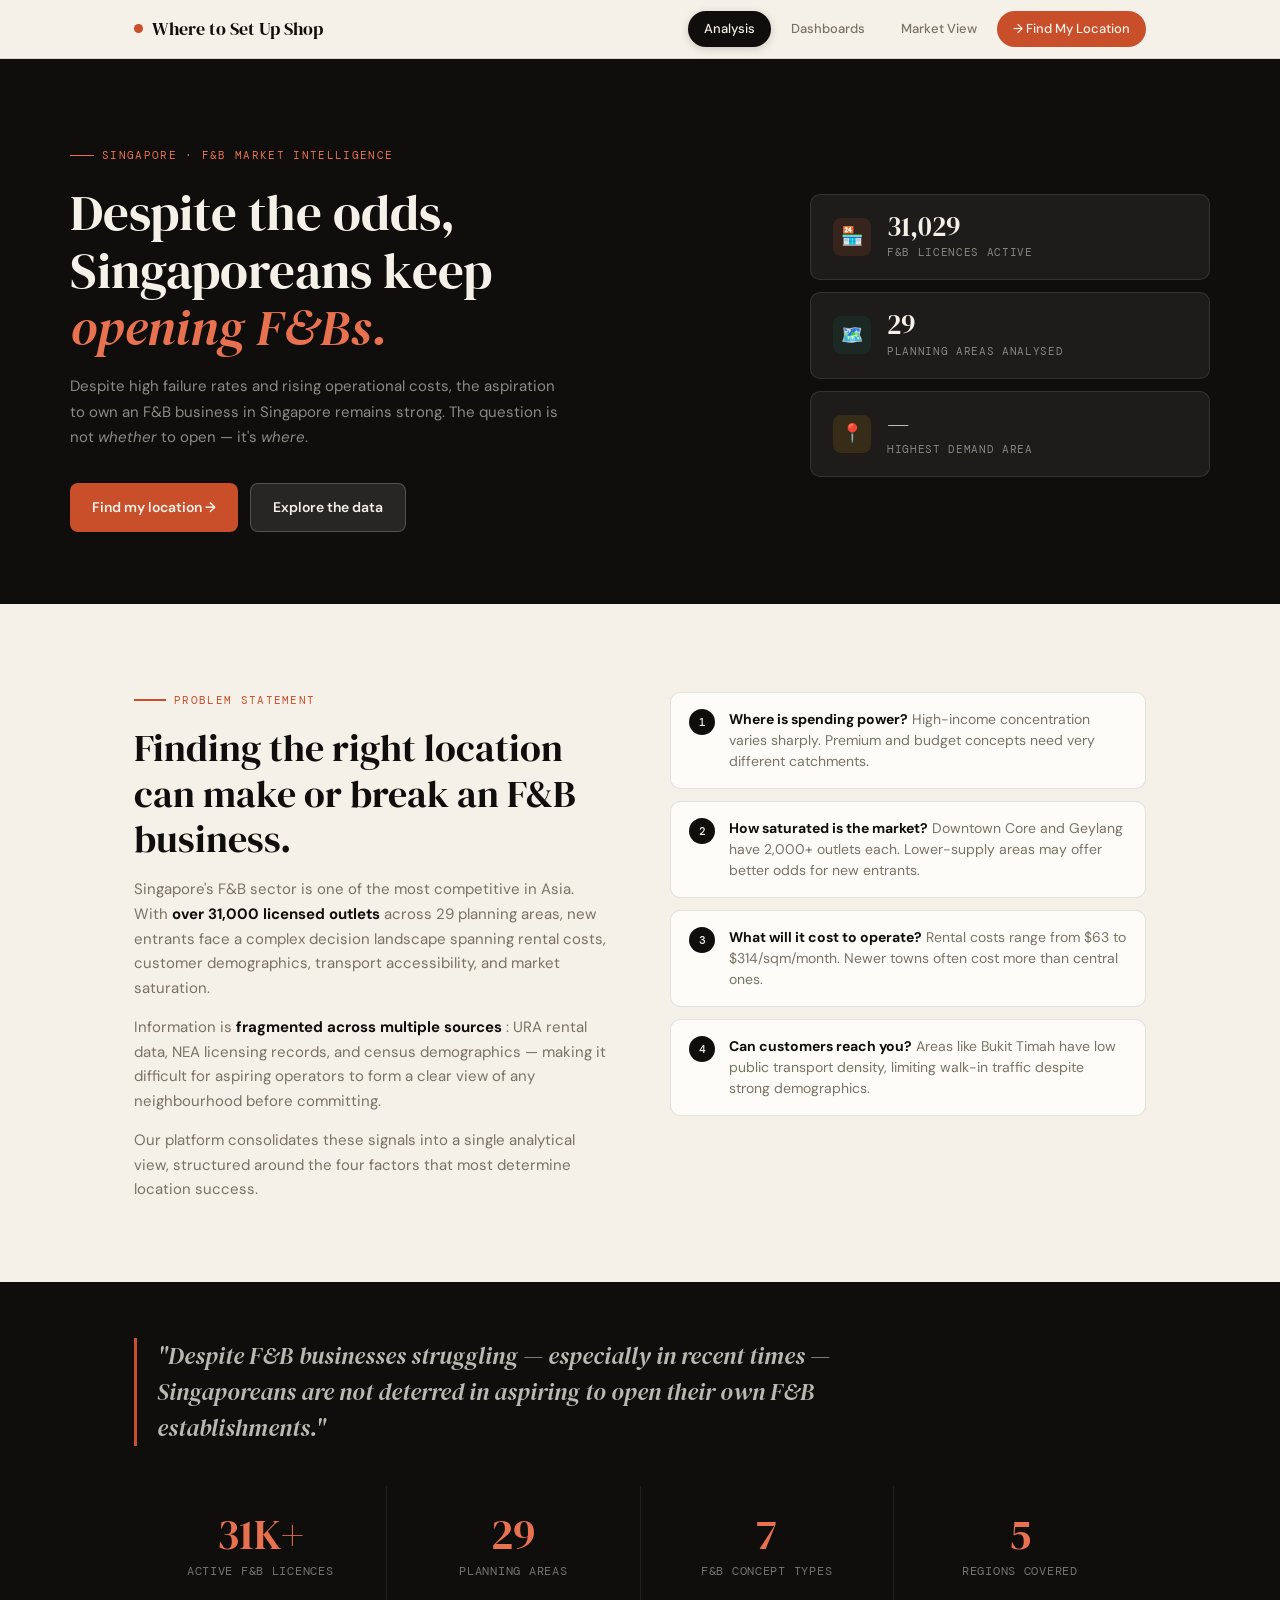
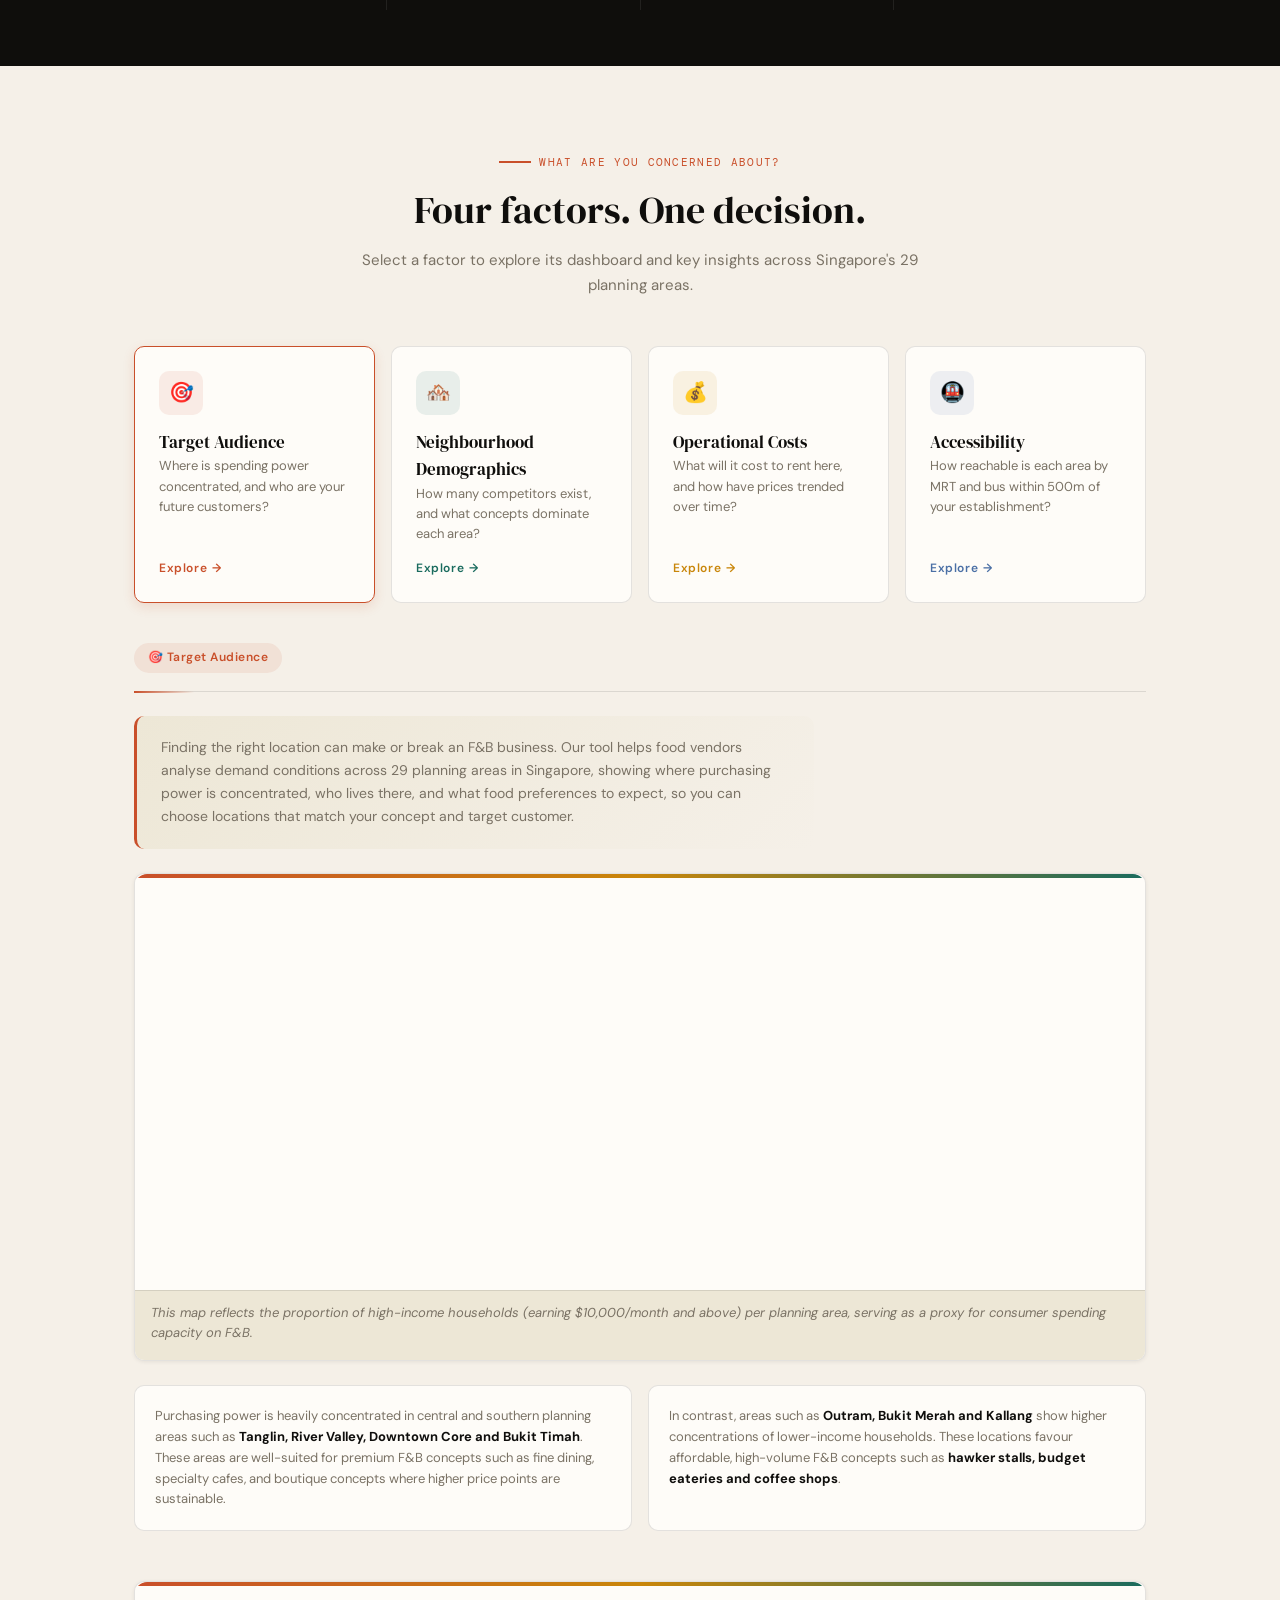
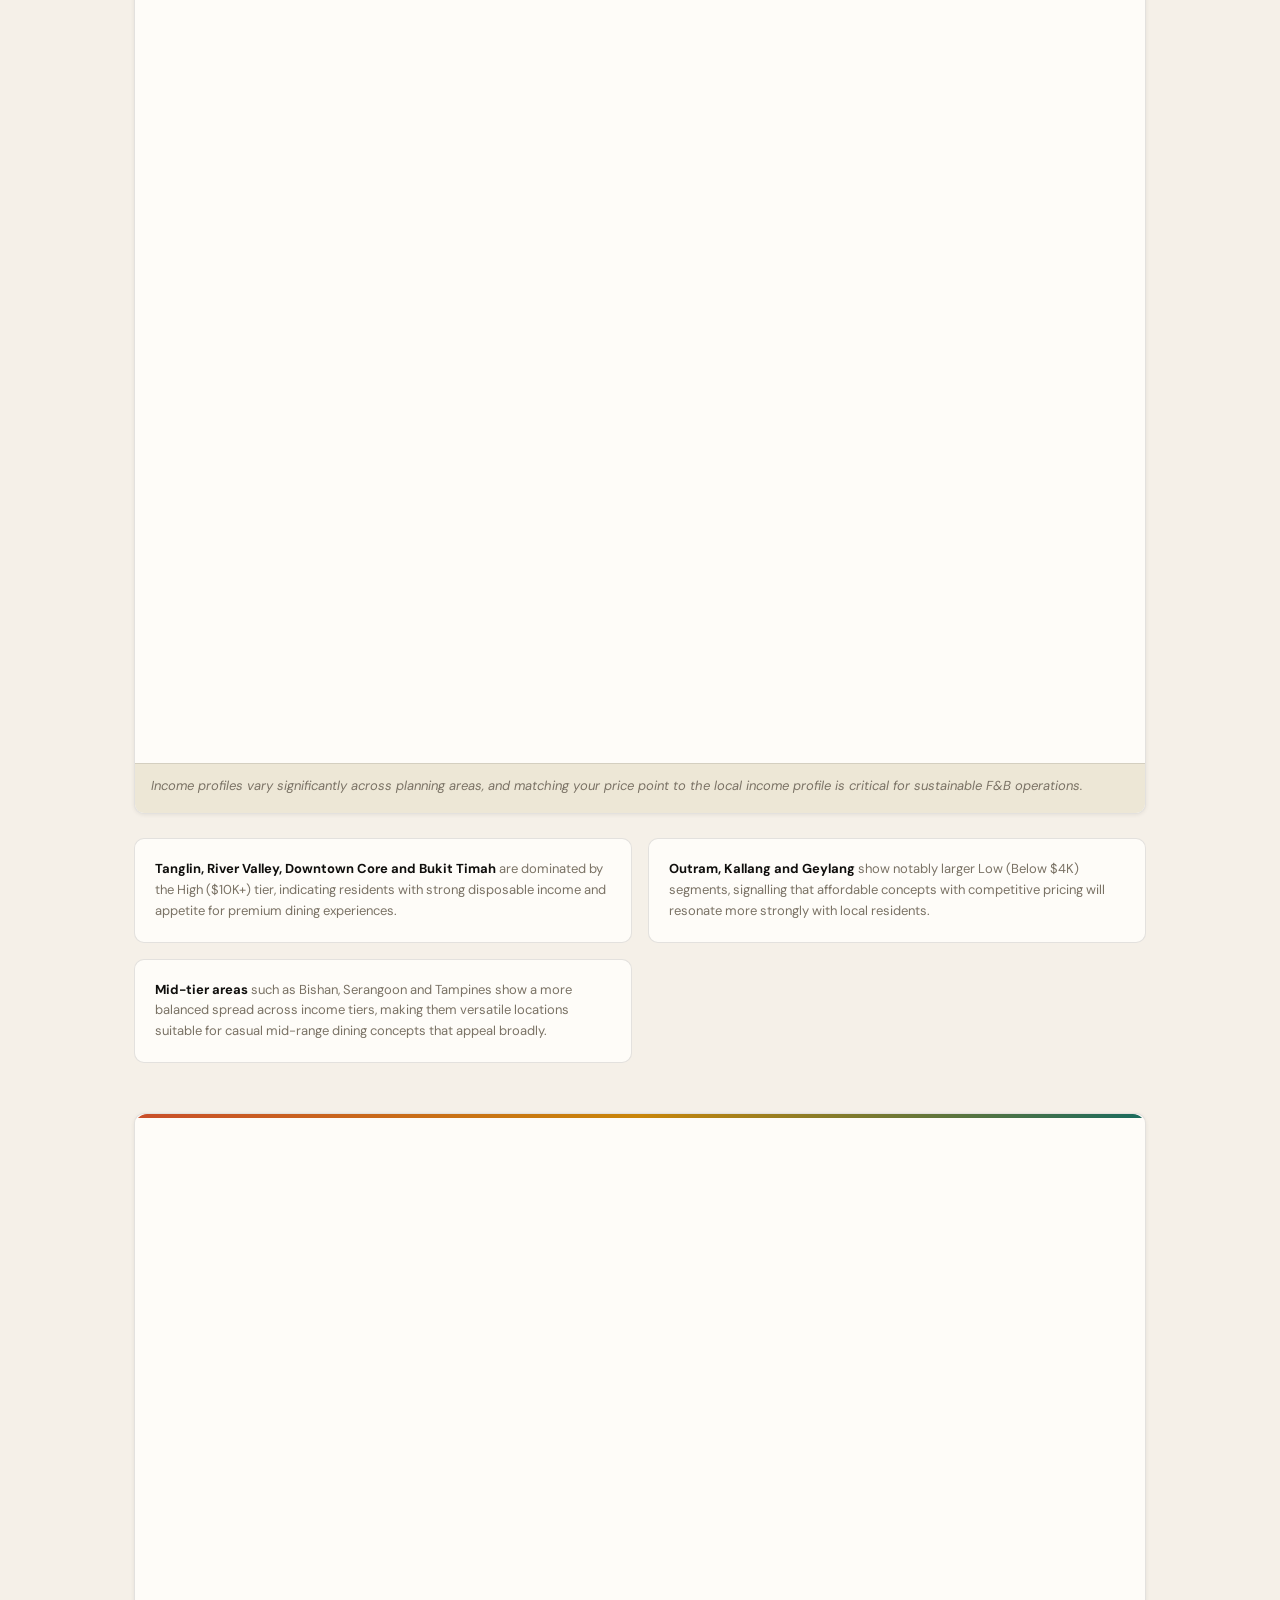
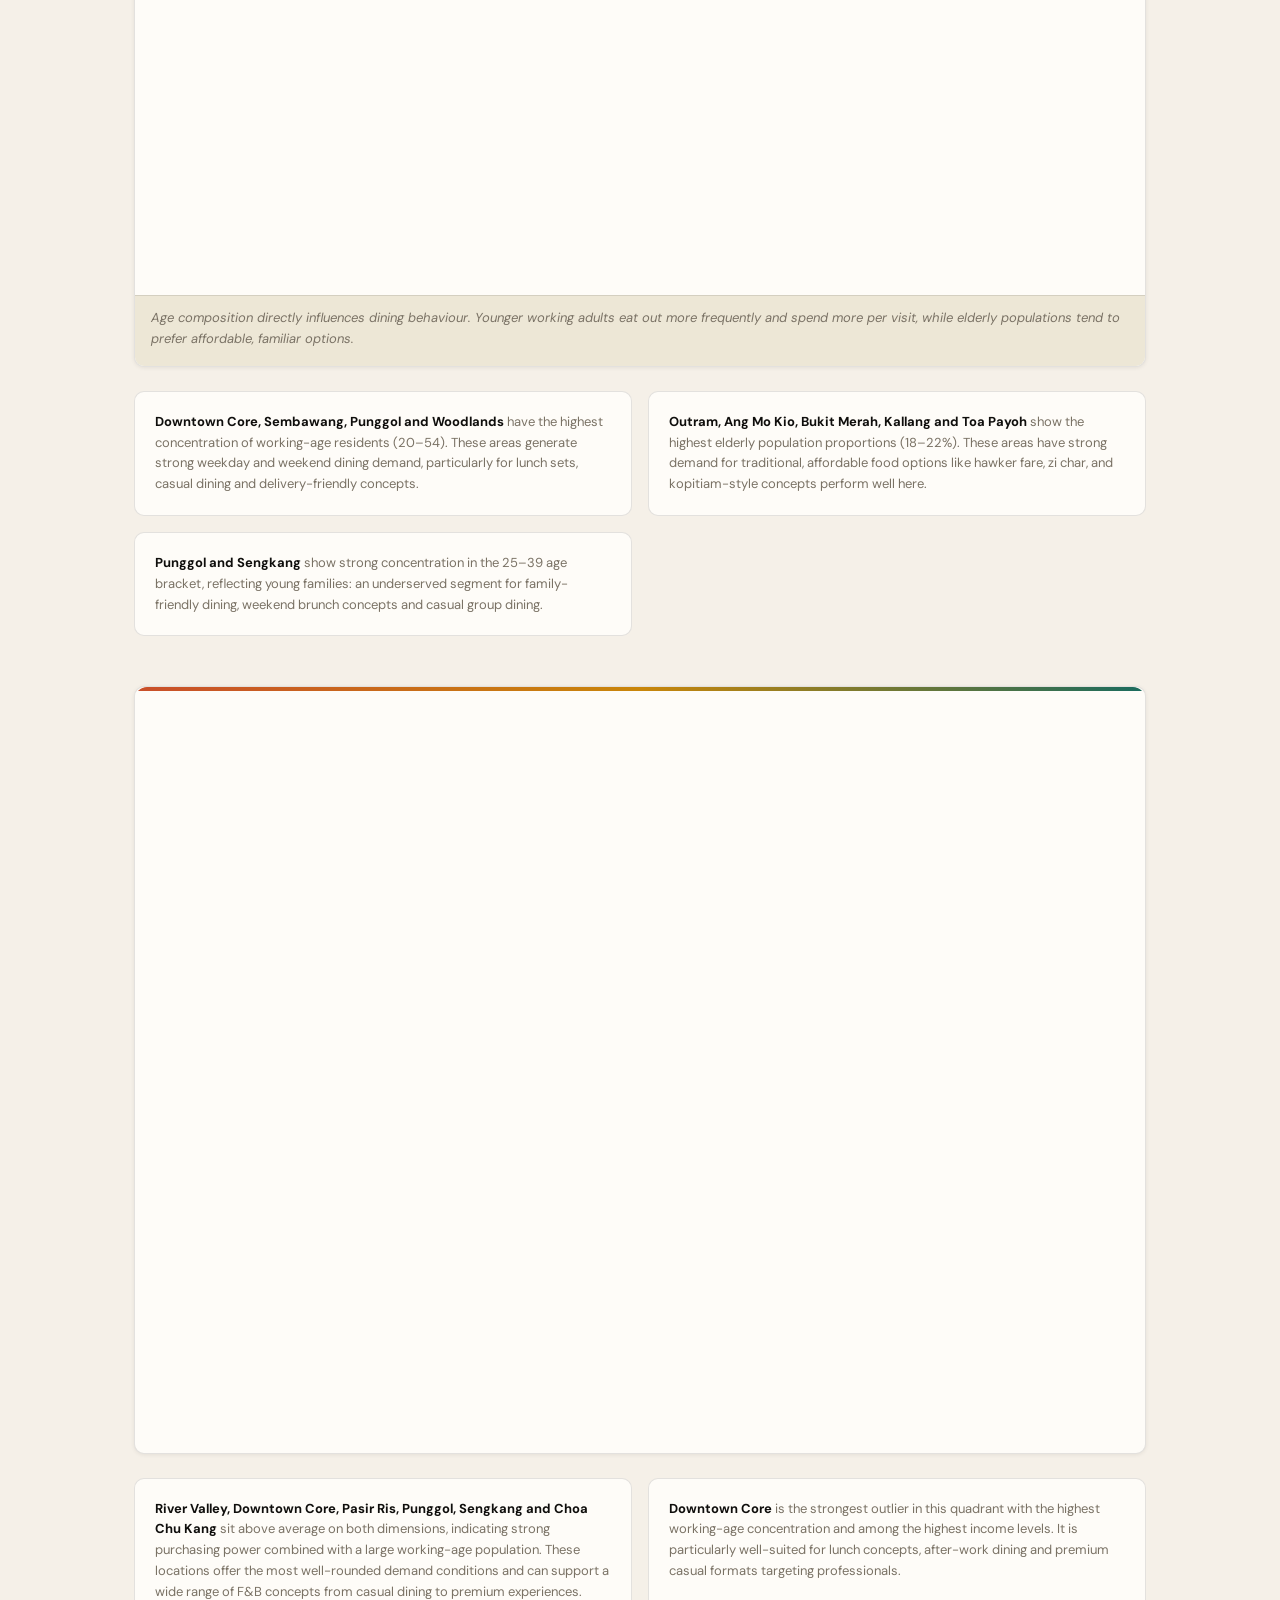
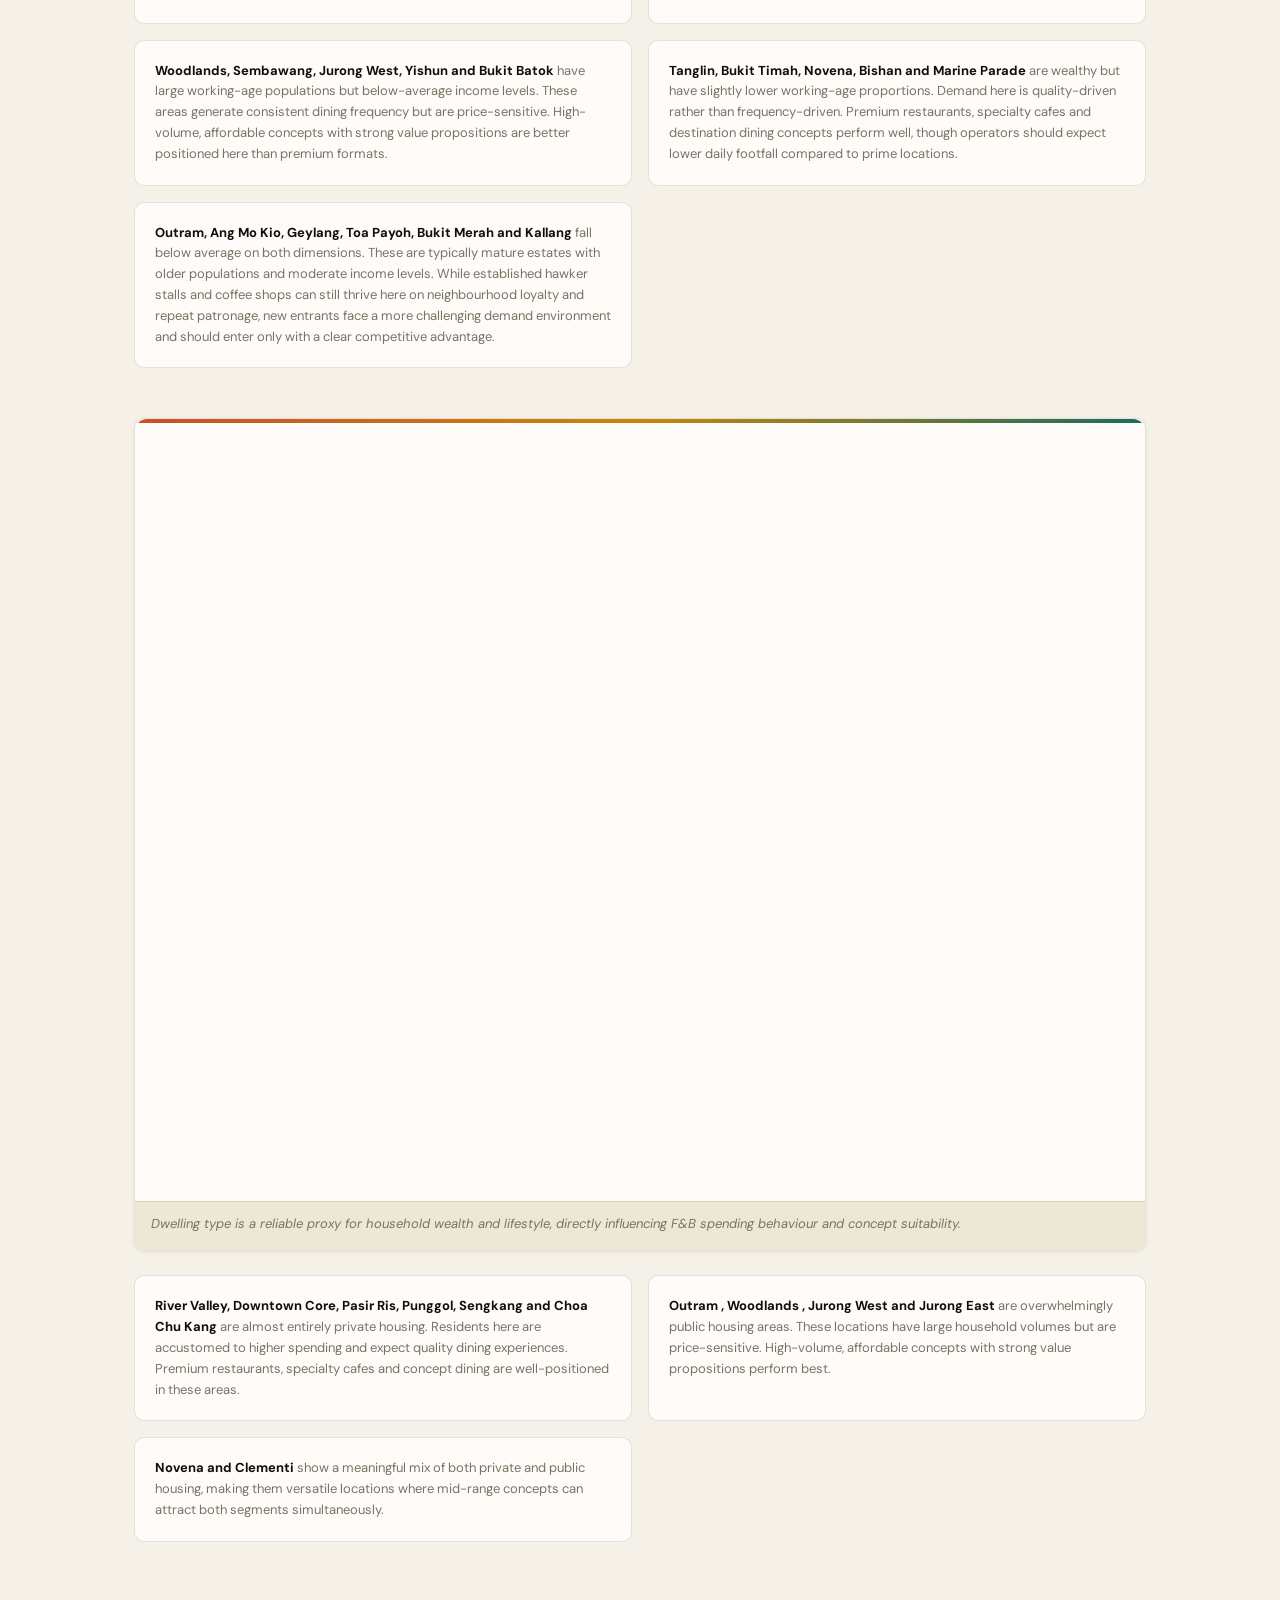
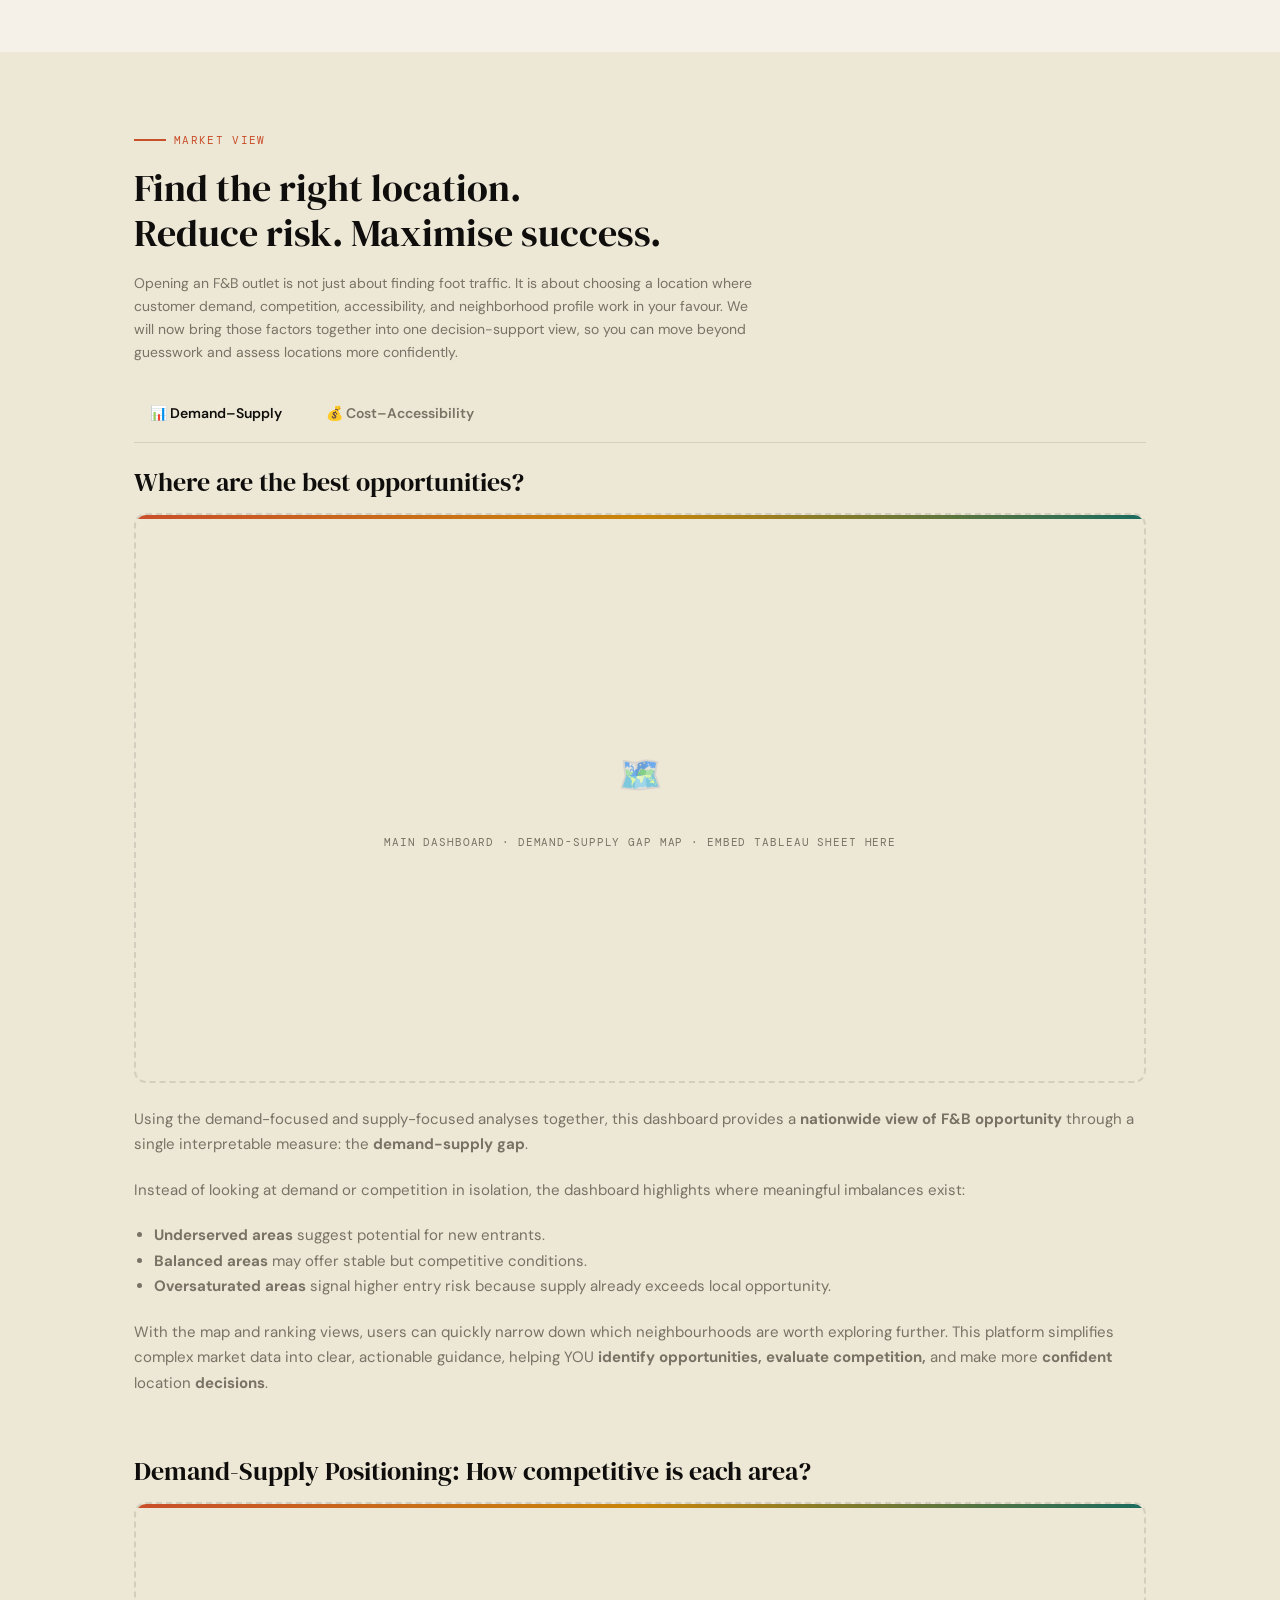
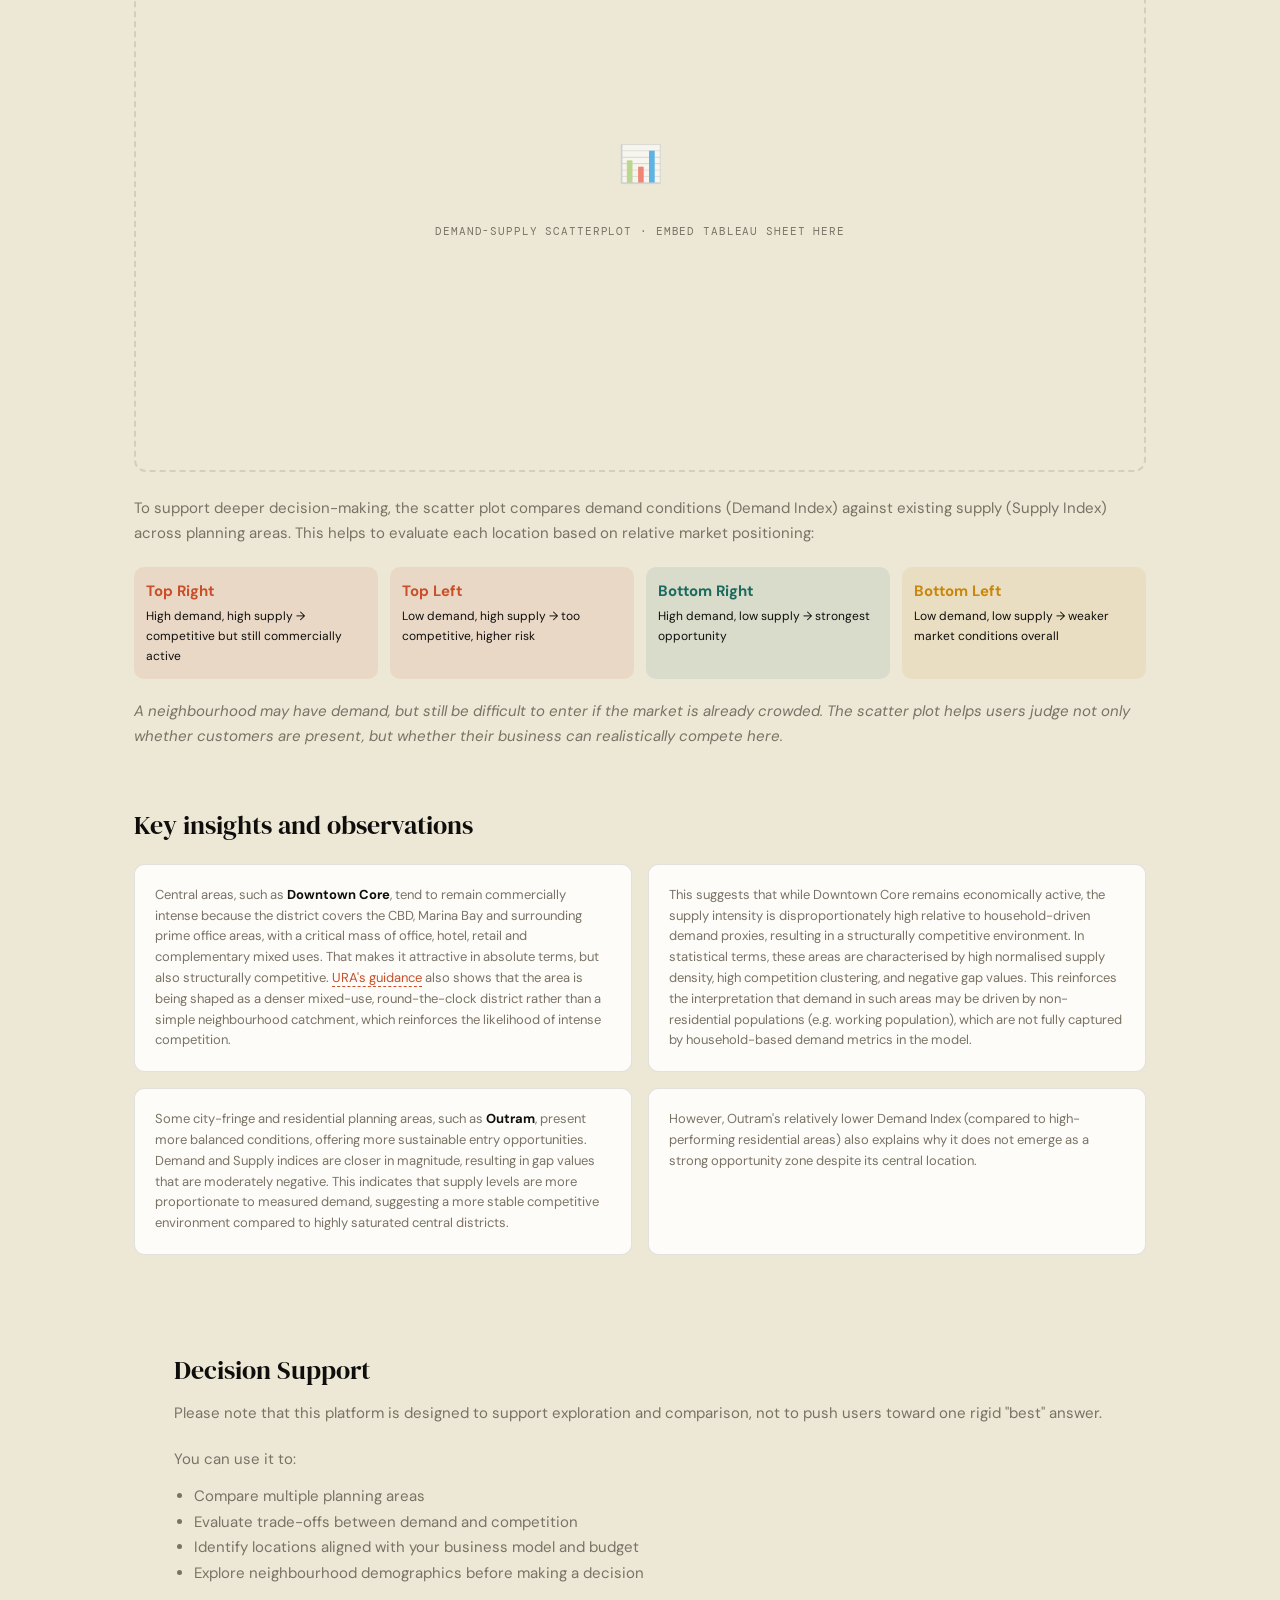
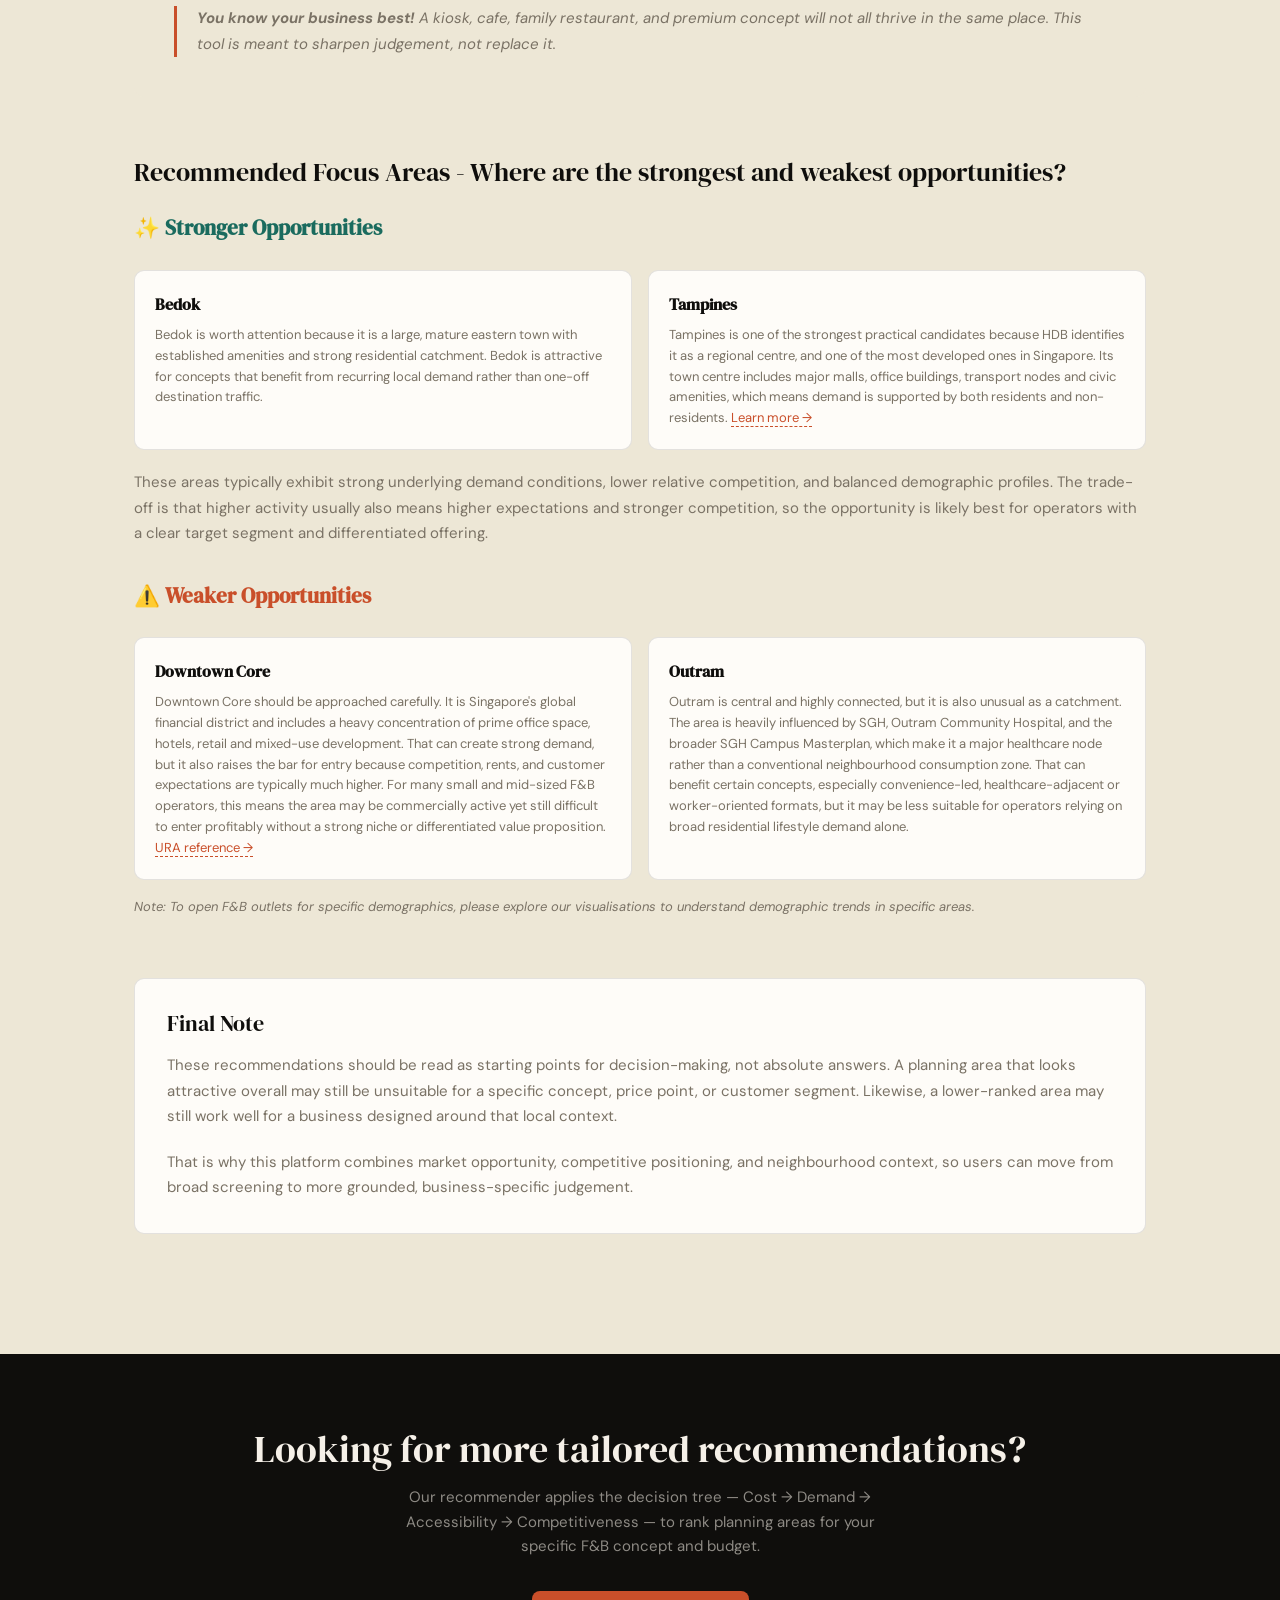
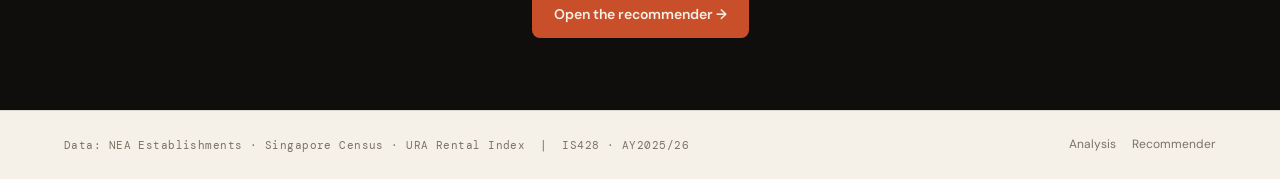
==== commit d8eca33a: "Update menu bar" ====
--- a/templates/index.html
+++ b/templates/index.html
@@ -14,9 +14,9 @@
   <div class="nav-inner">
     <a class="nav-brand" href="/"><div class="dot"></div>Where to Set Up Shop</a>
     <div class="nav-links">
-      <a class="nav-link active" href="/">Analysis</a>
-      <a class="nav-link" href="#dashboards">Dashboards</a>
-      <a class="nav-link" href="#combined">Market View</a>
+      <a class="nav-link" href="/" id="nav-analysis">Analysis</a>
+      <a class="nav-link" href="#dashboards" id="nav-dashboards">Dashboards</a>
+      <a class="nav-link" href="#combined" id="nav-combined">Market View</a>
       <a class="nav-link cta" href="/recommender">→ Find My Location</a>
     </div>
   </div>
@@ -797,12 +797,63 @@
     var activeCombined = document.querySelector('.combined-panel.active');
     if (activeCombined) initTableauInContainer(activeCombined);
   });
-  fetch('/api/overview_stats').then(r=>r.json()).then(d=>{
-    const el=id=>document.getElementById(id);
-    if(el('stat-estab'))el('stat-estab').textContent=d.total_establishments.toLocaleString();
-    if(el('stat-areas'))el('stat-areas').textContent=d.planning_areas;
-    if(el('stat-demand-area'))el('stat-demand-area').textContent=d.highest_demand_area;
-  }).catch(()=>{});
+  // ── Scroll-spy: highlight nav link for visible section ───────────────────
+  (function() {
+    var navMap = [
+      { id: 'combined',   navId: 'nav-combined'   },
+      { id: 'dashboards', navId: 'nav-dashboards'  },
+    ];
+    // Analysis is the fallback when nothing else is active
+    var analysisLink = document.getElementById('nav-analysis');
+
+    function setActive(navId) {
+      document.querySelectorAll('.nav-link:not(.cta)').forEach(function(l) {
+        l.classList.remove('active');
+      });
+      var el = document.getElementById(navId);
+      if (el) el.classList.add('active');
+    }
+
+    var observer = new IntersectionObserver(function(entries) {
+      // Find the topmost section that is currently intersecting
+      var visible = navMap.filter(function(m) {
+        var sec = document.getElementById(m.id);
+        if (!sec) return false;
+        var rect = sec.getBoundingClientRect();
+        return rect.top < window.innerHeight * 0.6 && rect.bottom > 0;
+      });
+
+      if (visible.length === 0) {
+        setActive('nav-analysis');
+      } else {
+        // Prefer the one whose section top is closest to (but above) viewport midpoint
+        var best = visible.reduce(function(a, b) {
+          var aTop = Math.abs(document.getElementById(a.id).getBoundingClientRect().top);
+          var bTop = Math.abs(document.getElementById(b.id).getBoundingClientRect().top);
+          return aTop < bTop ? a : b;
+        });
+        setActive(best.navId);
+      }
+    }, { threshold: [0, 0.1, 0.5], rootMargin: '0px 0px -40% 0px' });
+
+    navMap.forEach(function(m) {
+      var sec = document.getElementById(m.id);
+      if (sec) observer.observe(sec);
+    });
+
+    // Also handle click — immediately set active on click
+    document.querySelectorAll('.nav-link:not(.cta)').forEach(function(link) {
+      link.addEventListener('click', function() {
+        document.querySelectorAll('.nav-link:not(.cta)').forEach(function(l) {
+          l.classList.remove('active');
+        });
+        link.classList.add('active');
+      });
+    });
+
+    // Set initial state
+    setActive('nav-analysis');
+  })();
 </script>
 </body>
 </html>
--- a/static/css/shared.css
+++ b/static/css/shared.css
@@ -49,9 +49,15 @@
   transition: background var(--t), color var(--t);
 }
 .nav-link:hover { background: var(--cream); color: var(--ink); }
-.nav-link.active { background: var(--ink); color: var(--paper); }
+.nav-link.active {
+  background: var(--ink);
+  color: var(--paper);
+  box-shadow: 0 2px 8px rgba(15,14,12,.18);
+}
+.nav-link.active:hover { background: var(--ink); color: var(--paper); }
 .nav-link.cta { background: var(--rust); color: var(--paper); }
 .nav-link.cta:hover { background: var(--rust-lt); }
+.nav-link { transition: background var(--t), color var(--t), box-shadow var(--t); }
 
 /* ── LAYOUT ───────────────────────────────────────────────────── */
 .page { max-width: 1140px; margin: 0 auto; padding: 0 5vw; }
@@ -126,4 +132,4 @@
   padding: 72px 5vw; background: var(--ink); color: var(--paper); text-align: center;
 }
 #reco-cta h2 { margin-bottom: 14px; color: var(--paper); }
-#reco-cta p { color: rgba(245,240,232,.55); max-width: 520px; margin: 0 auto 32px; font-size: 15px; }
+#reco-cta p { color: rgba(245,240,232,.55); max-width: 520px; margin: 0 auto 32px; font-size: 15px; }
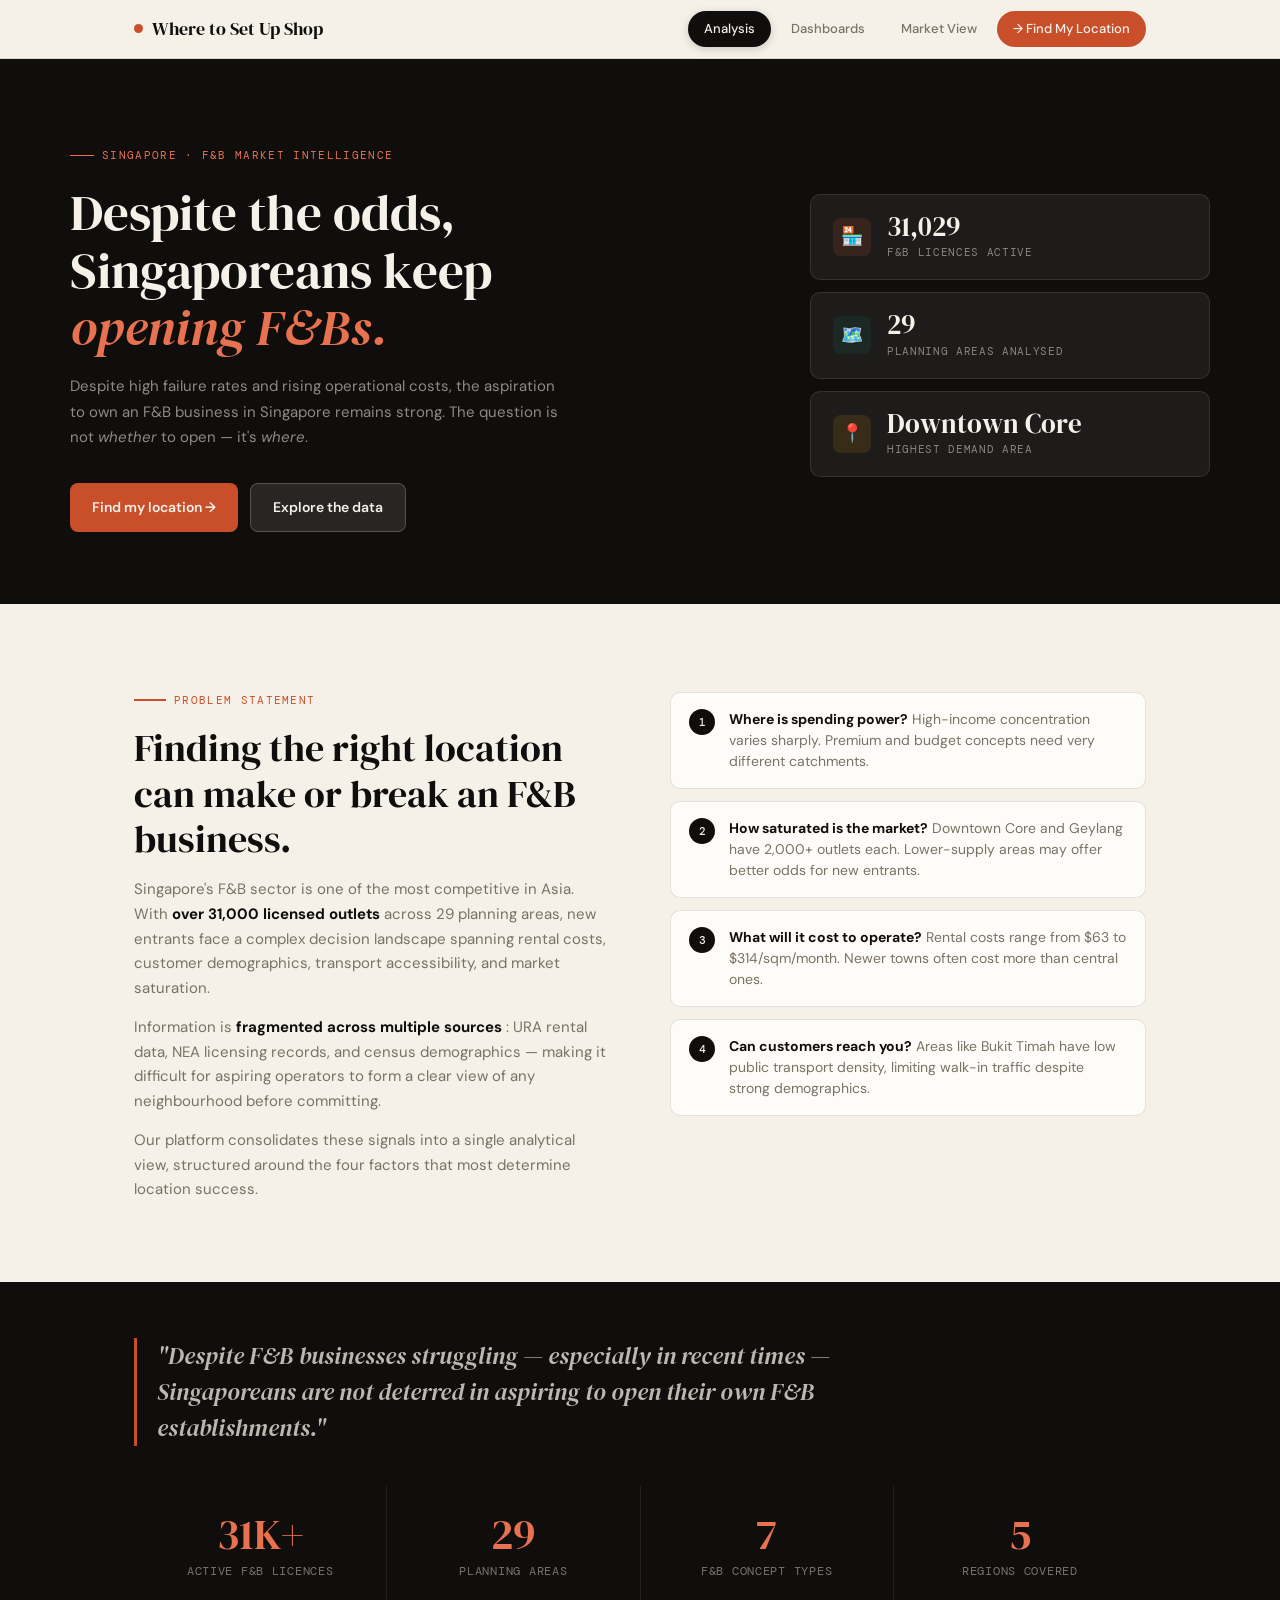
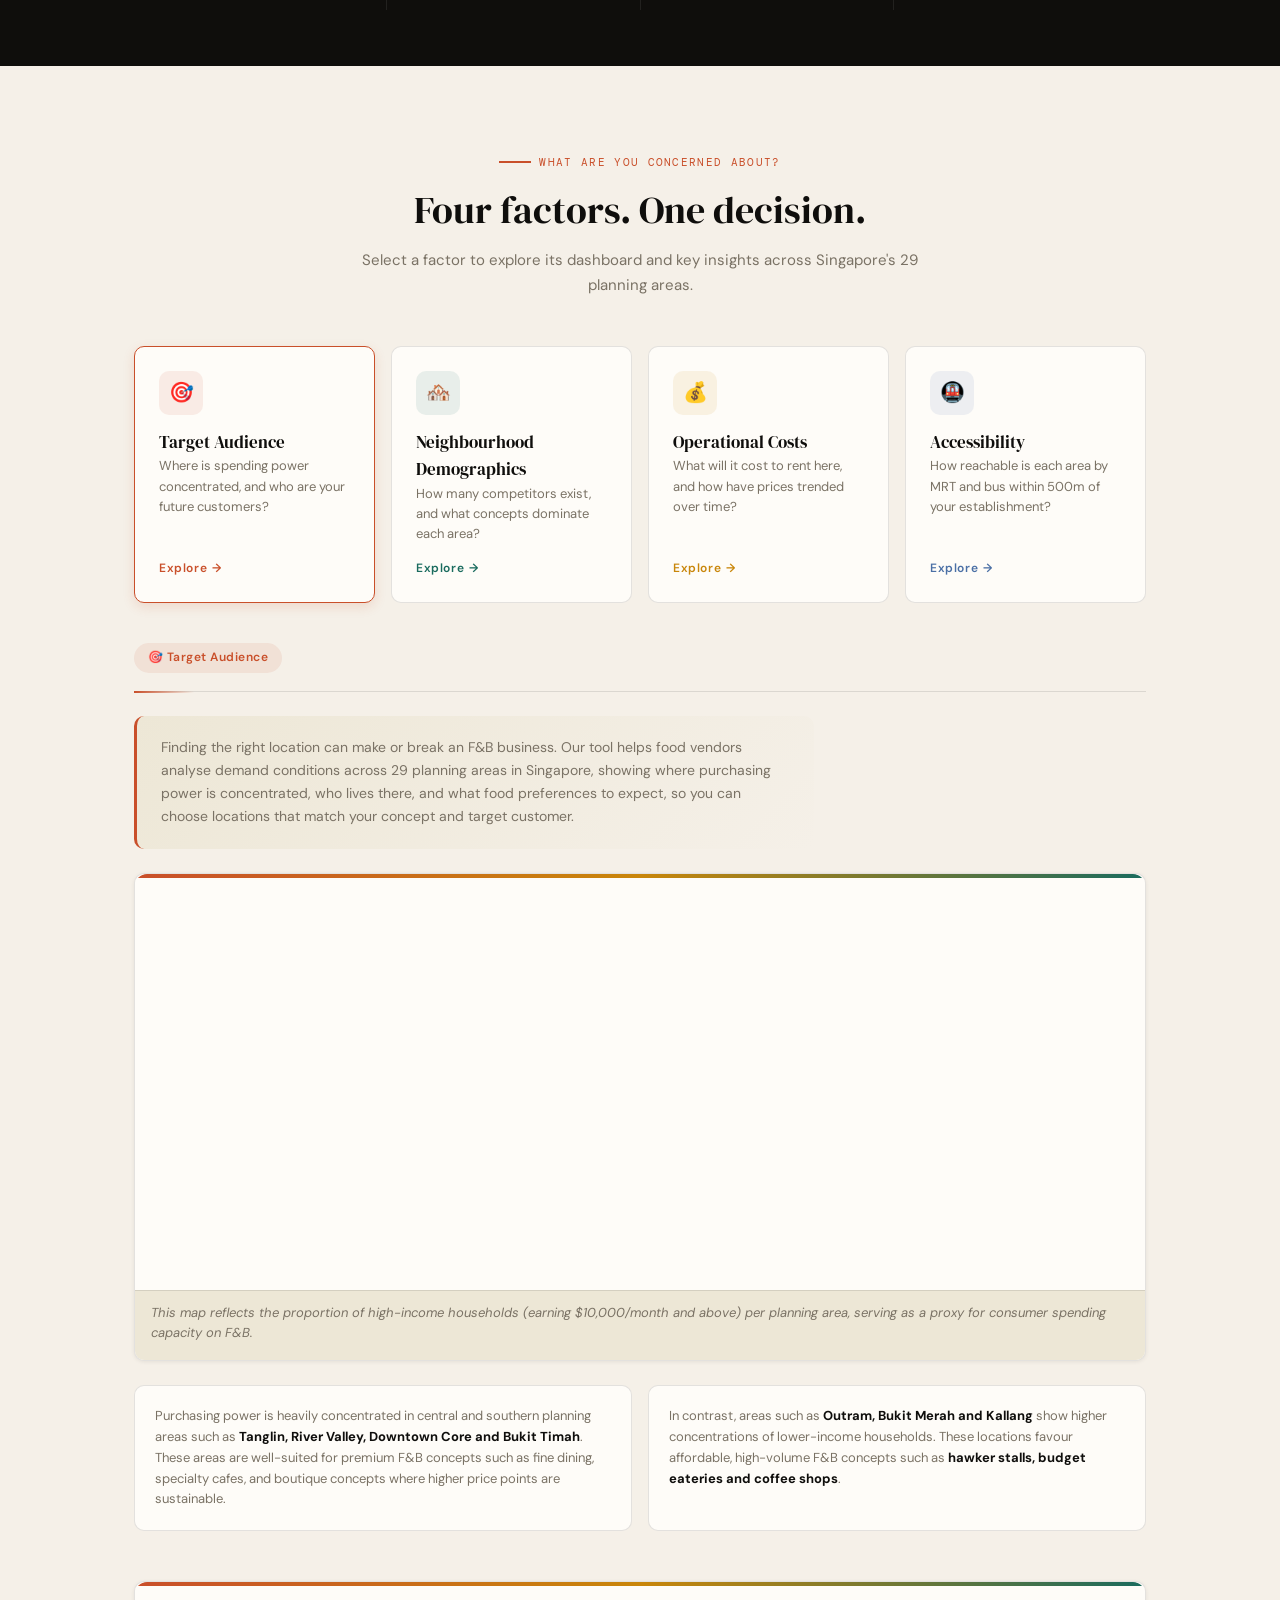
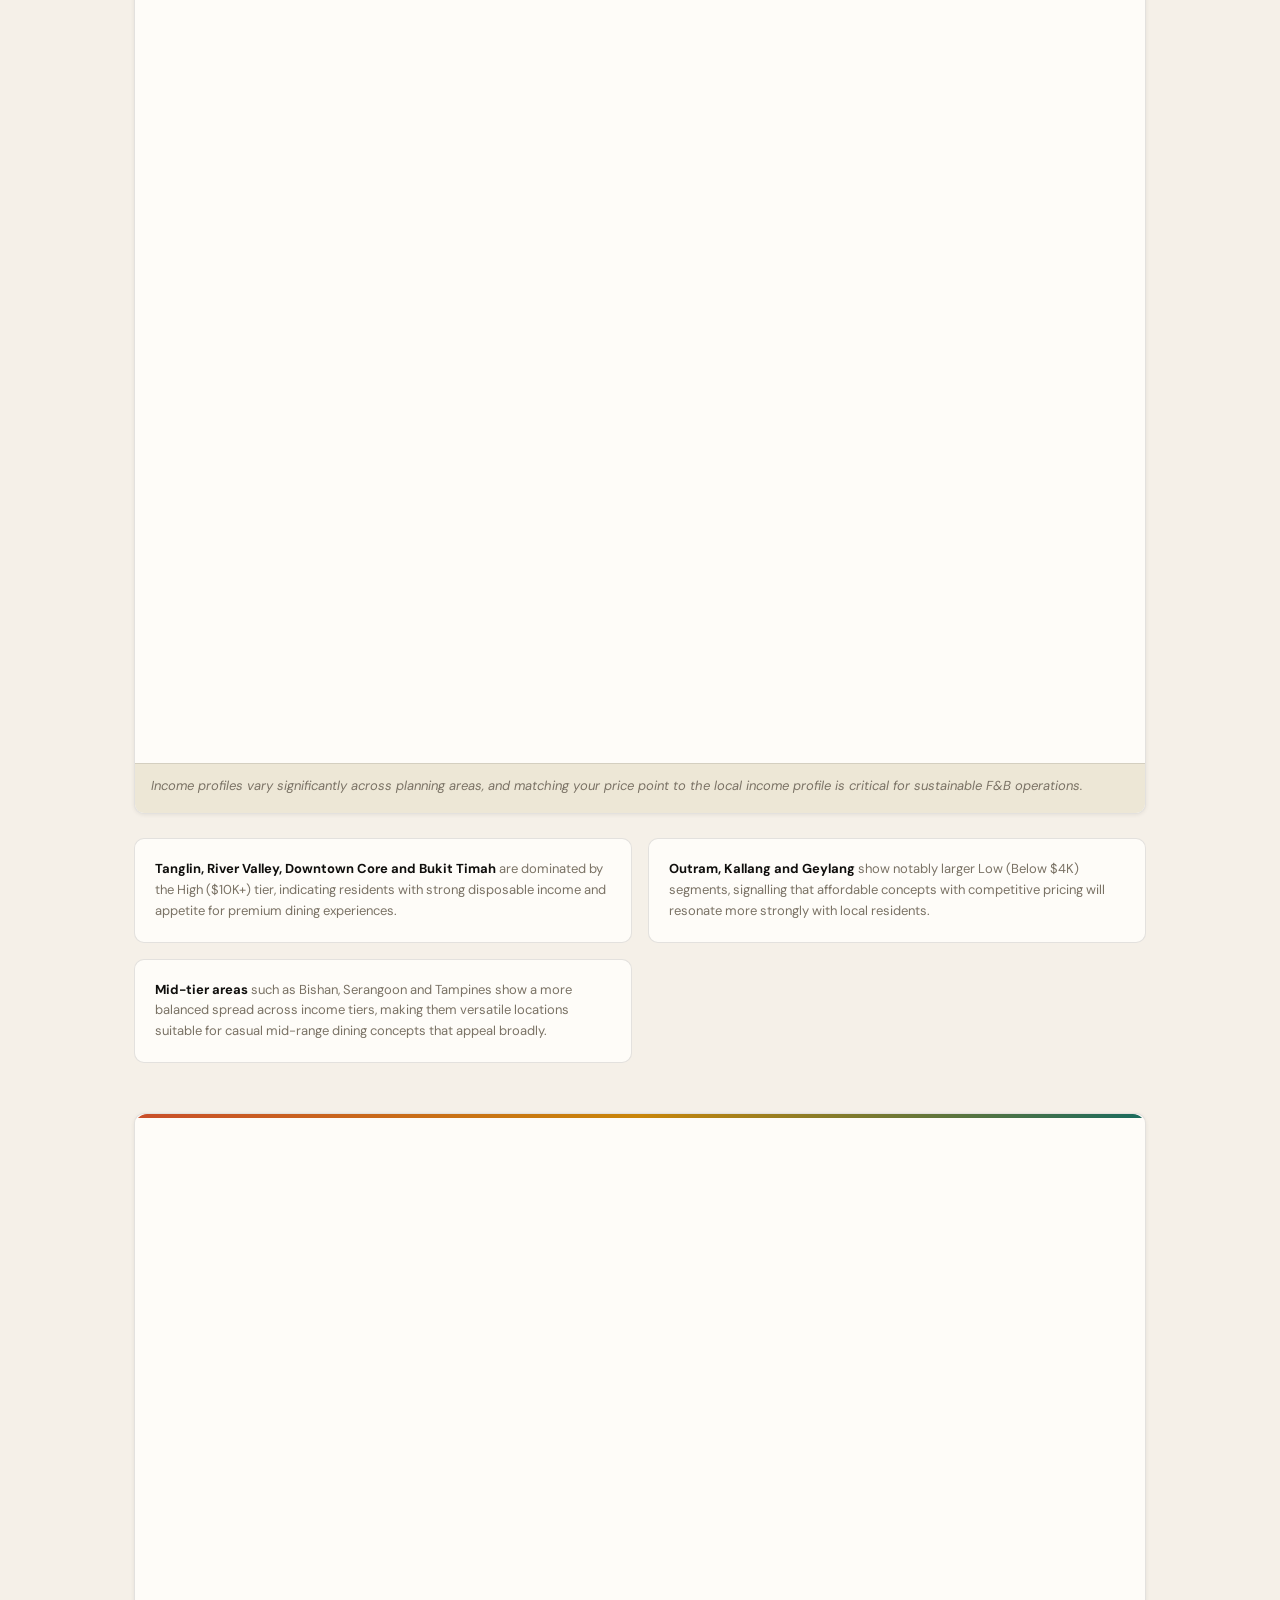
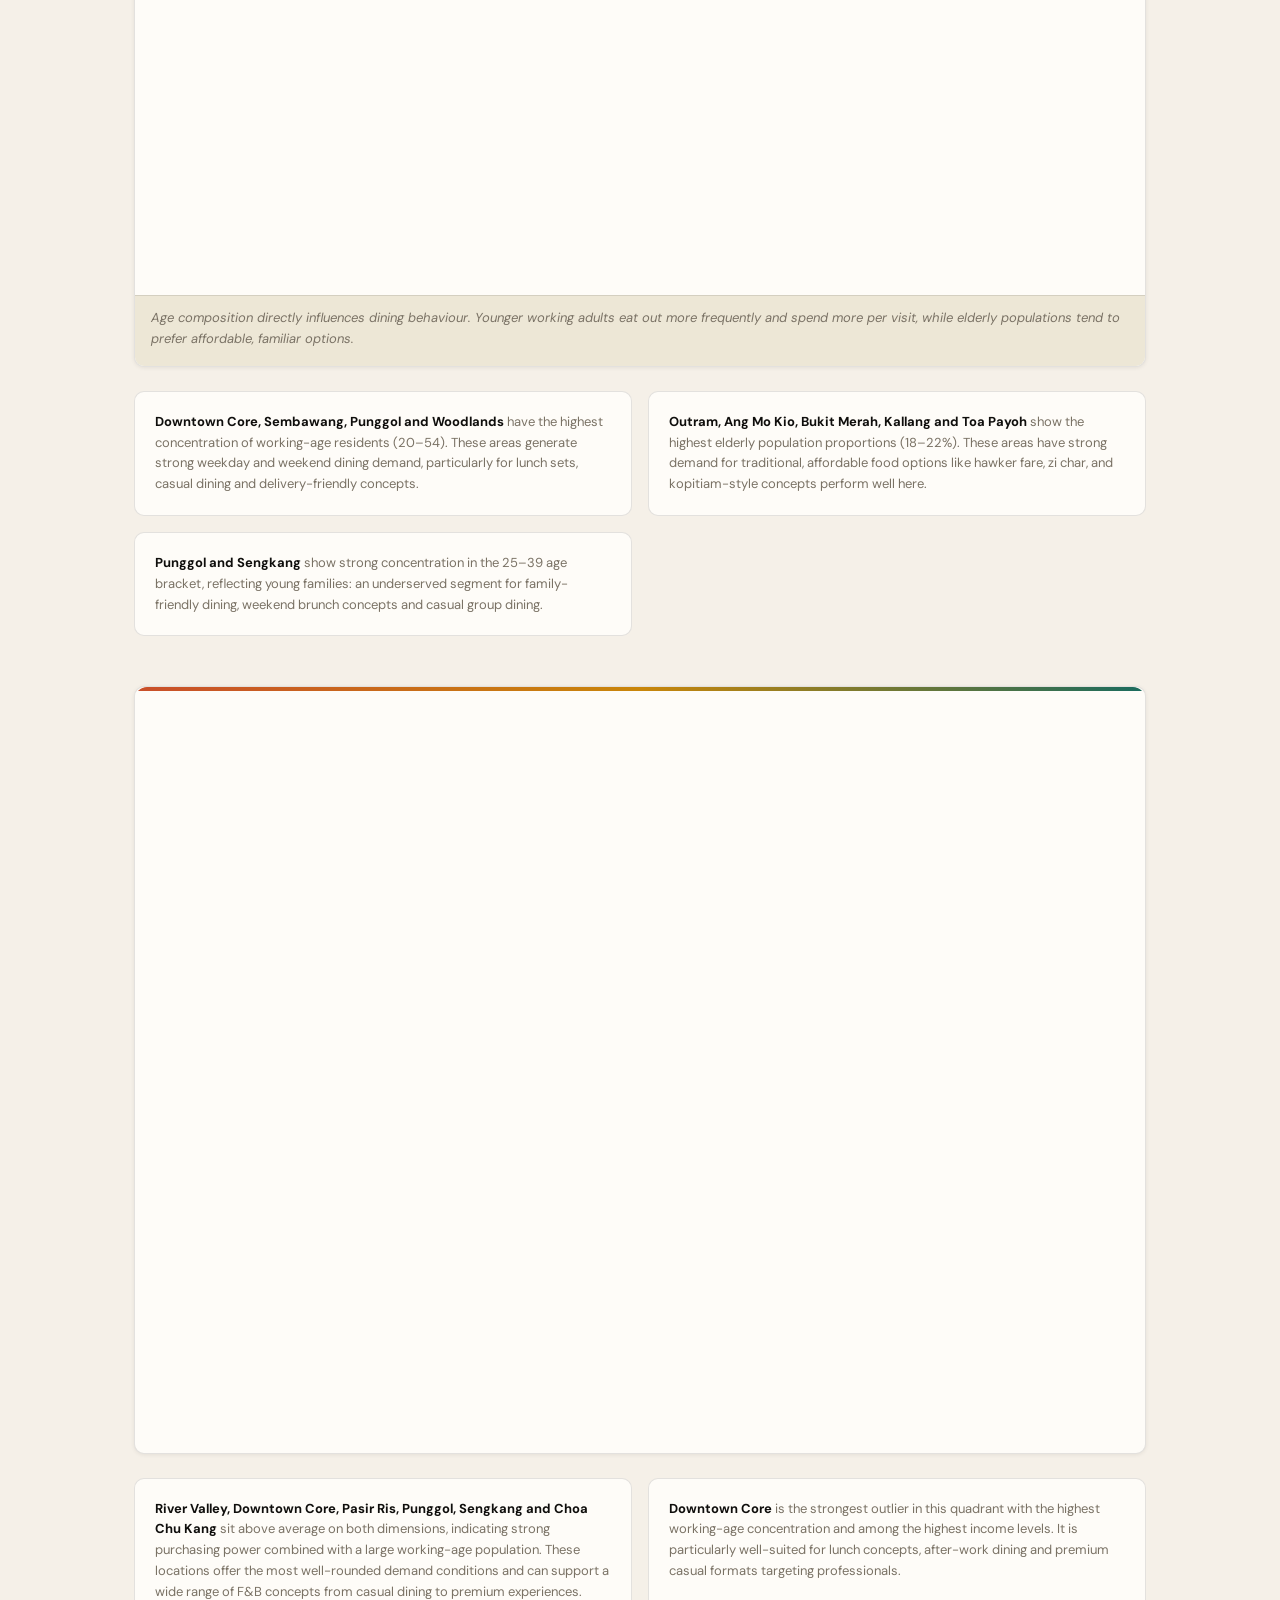
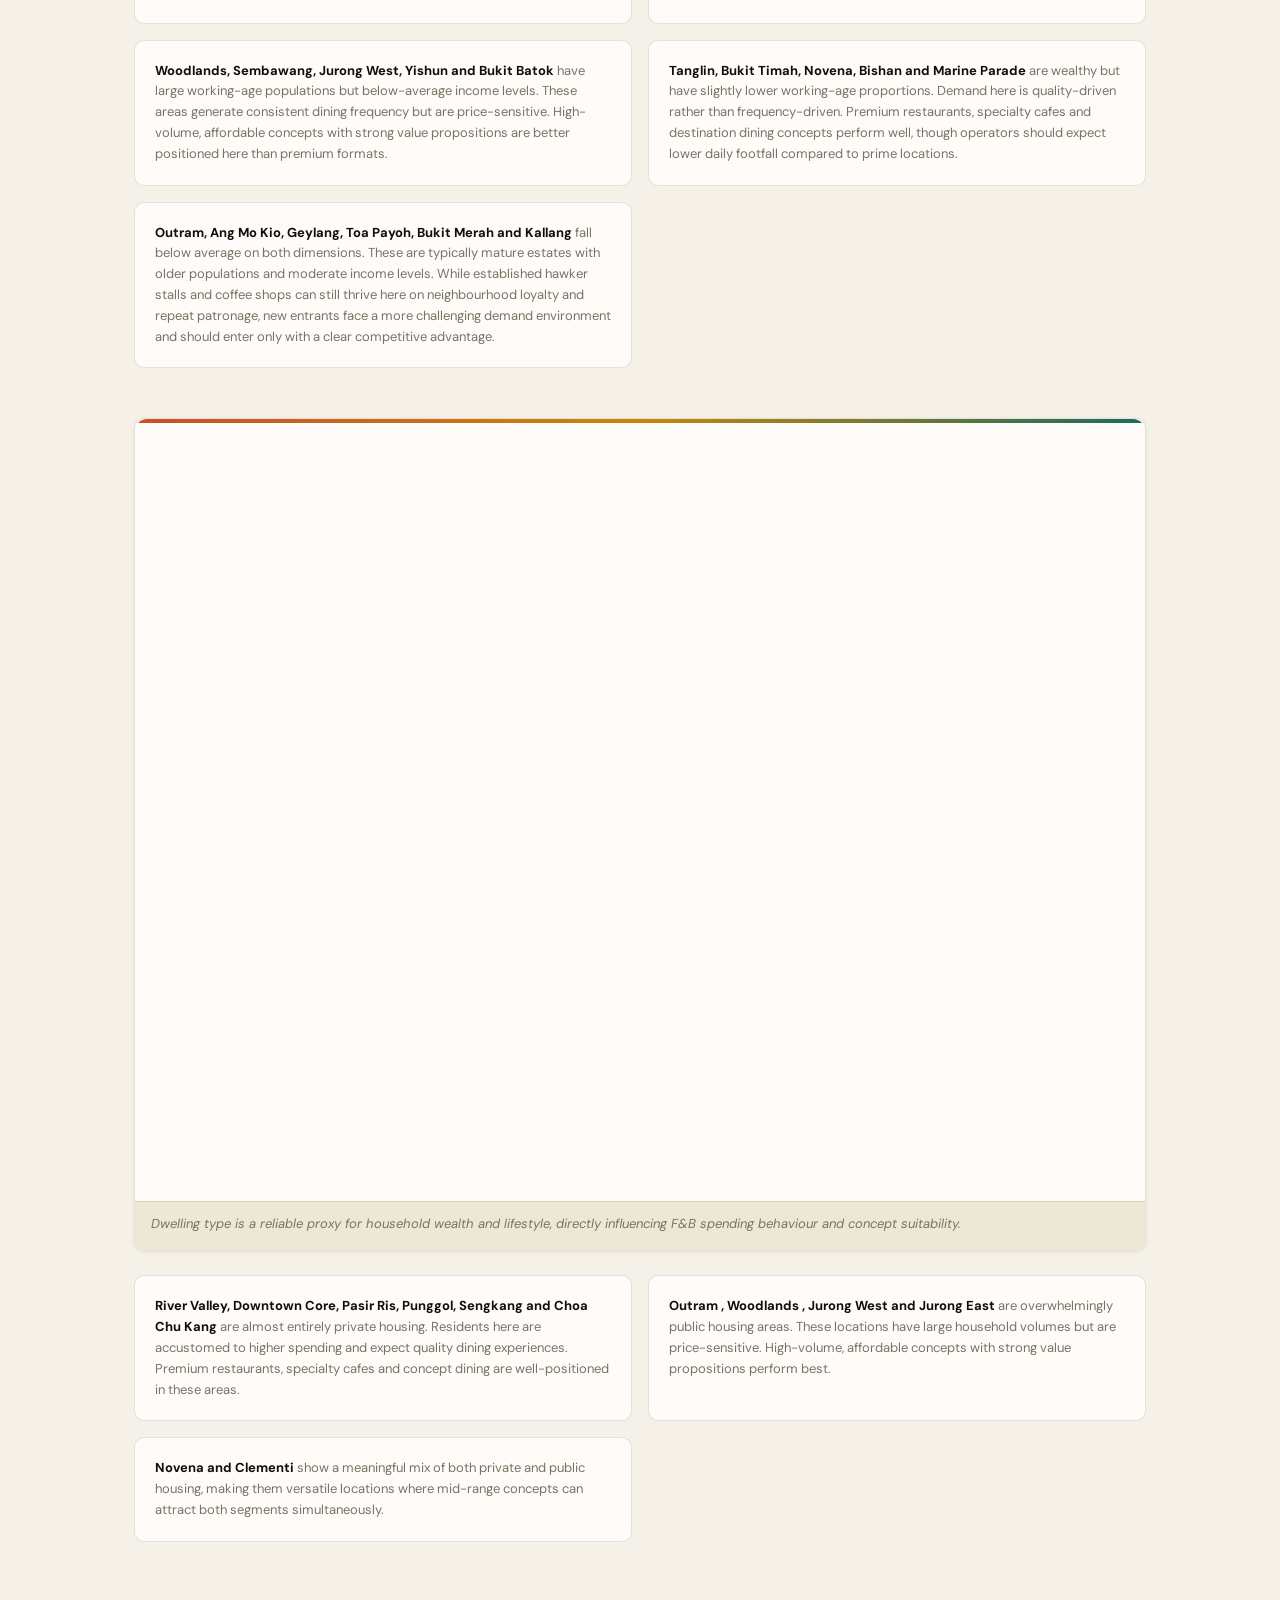
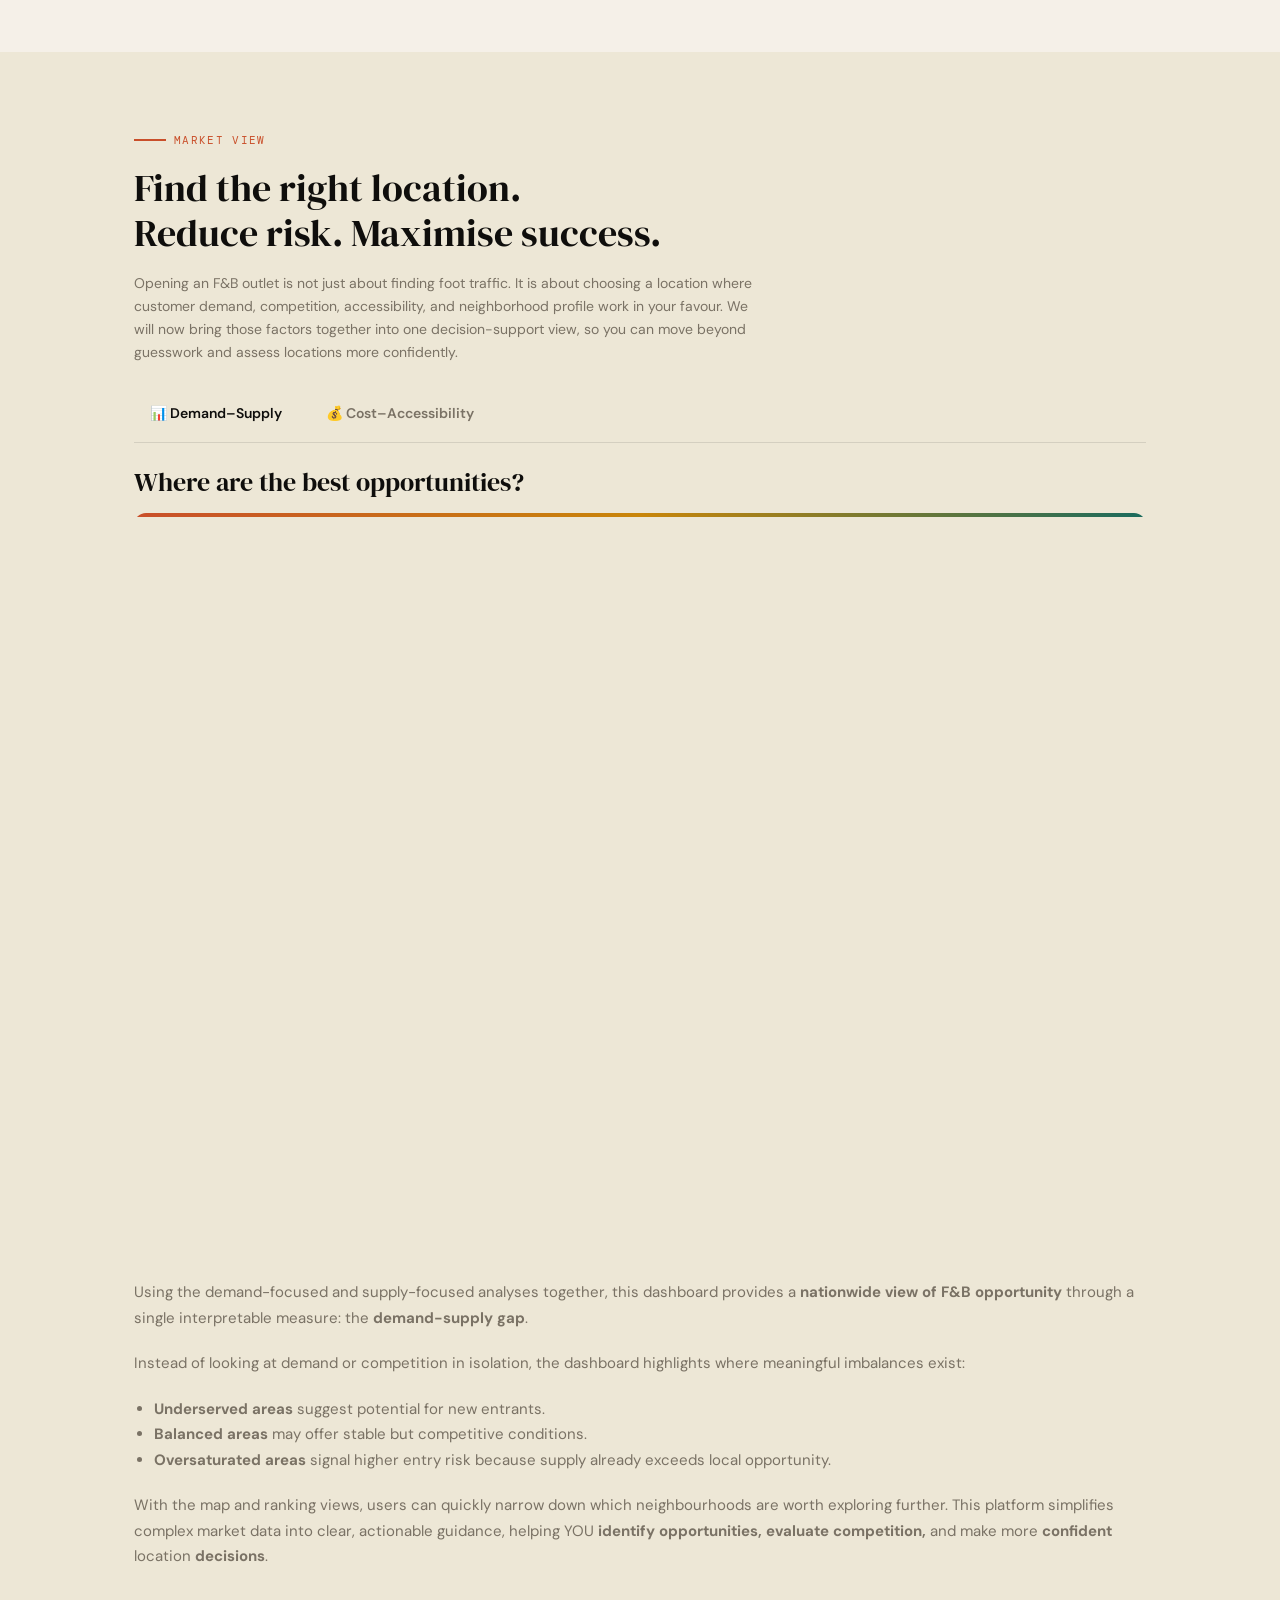
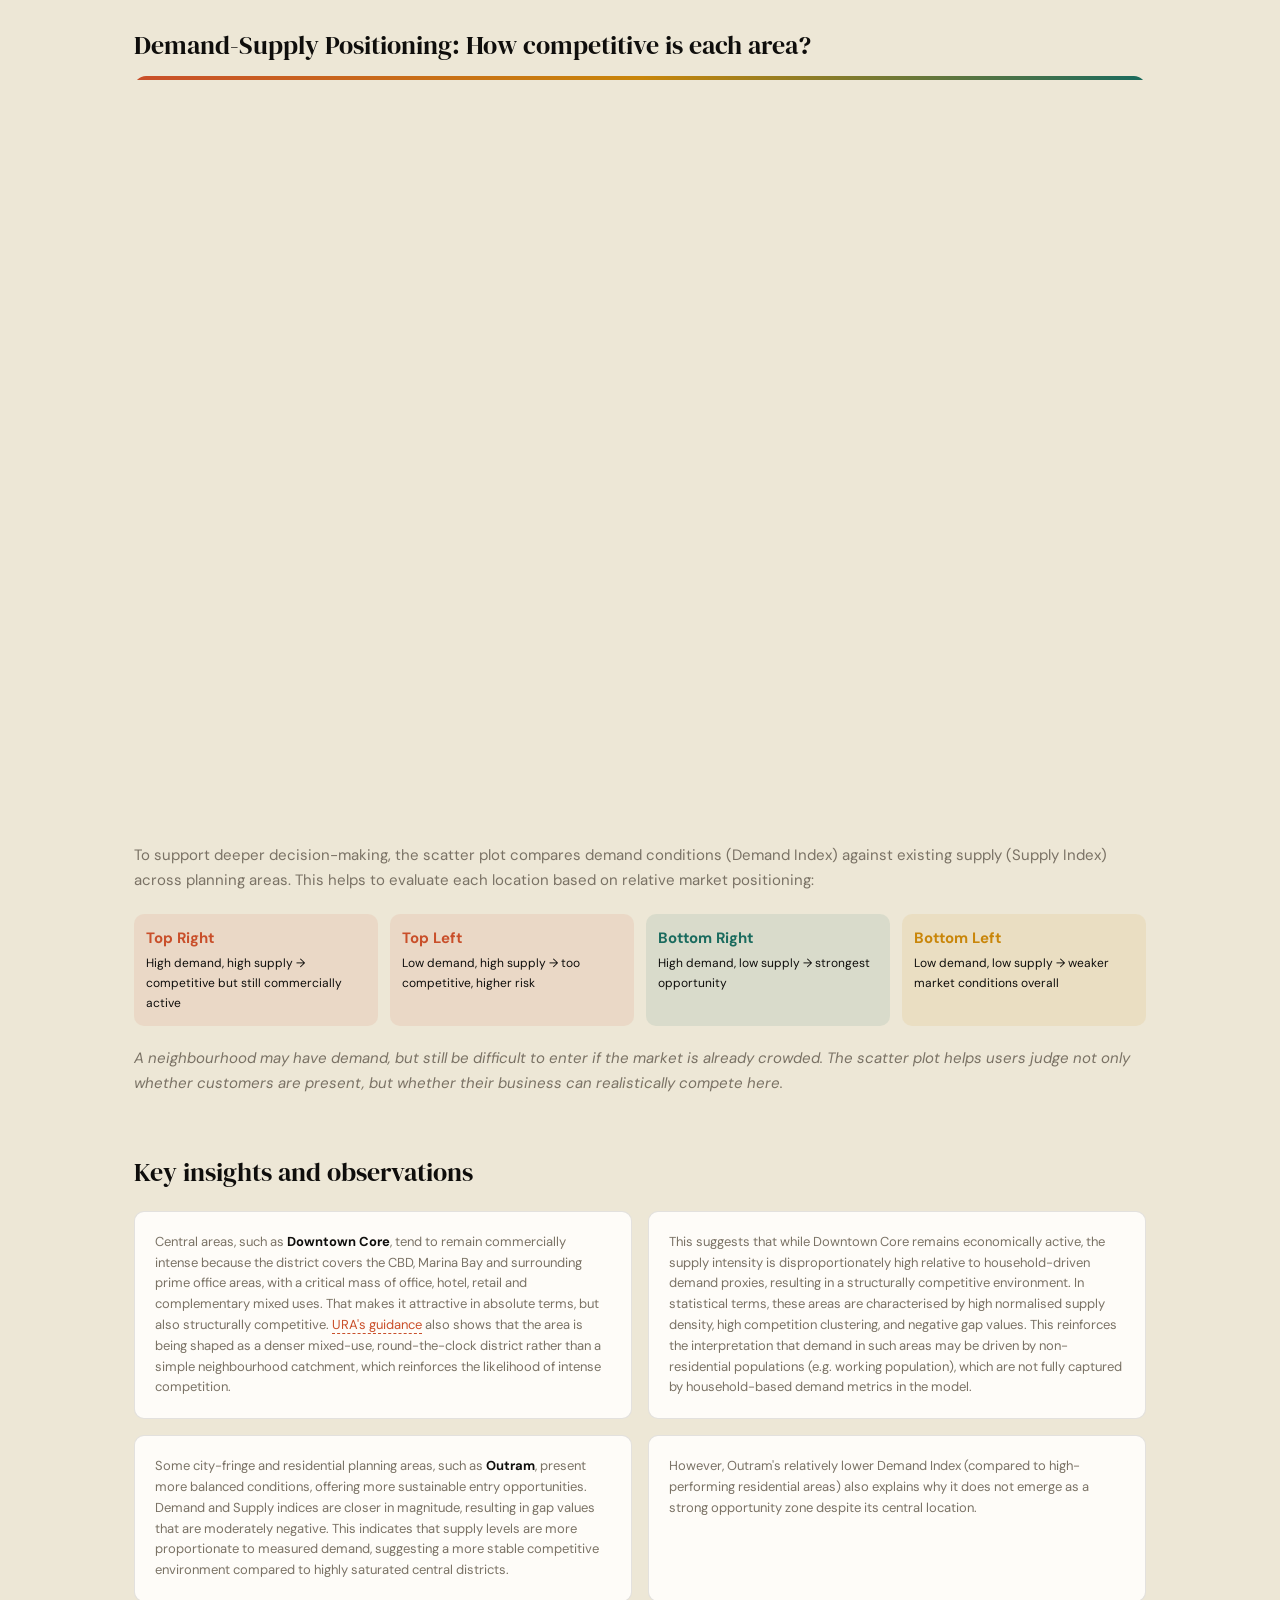
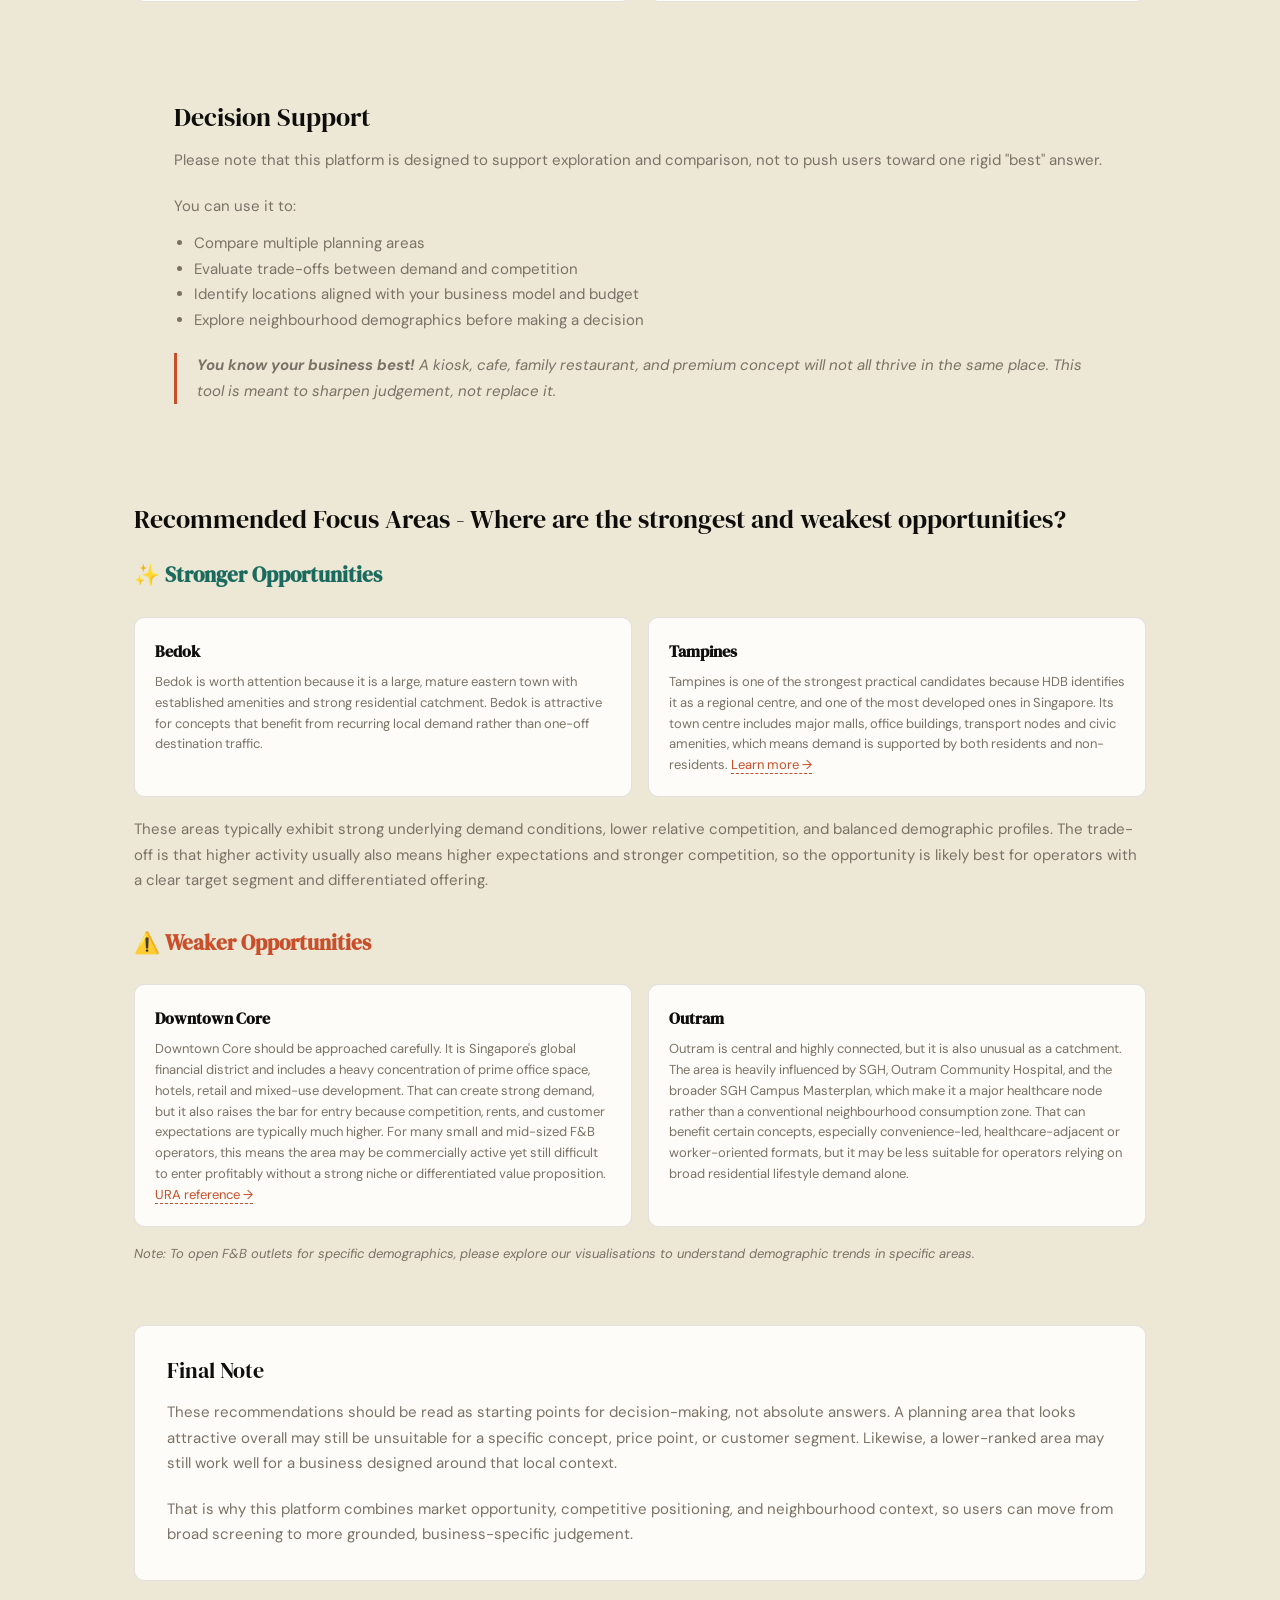
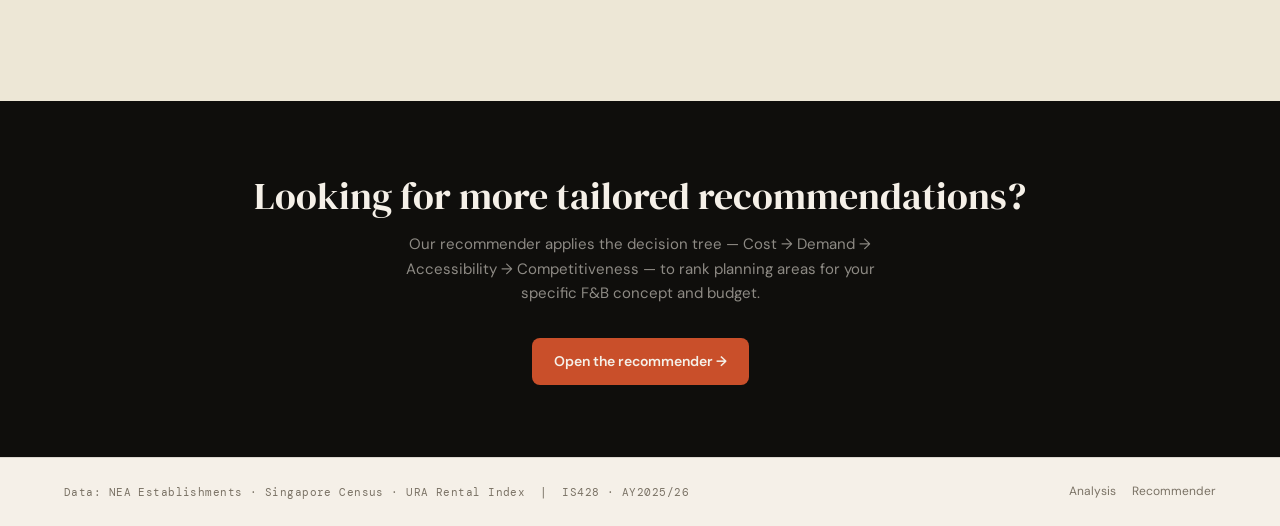
==== commit ad953963: "Added last few dashboards" ====
--- a/templates/index.html
+++ b/templates/index.html
@@ -333,7 +333,13 @@
       <p class="panel-desc">Finding the right location can make or break an F&B business. Our tool helps food vendors analyse supply trends across 29 planning areas in Singapore, showing where competition is concentrated and where opportunities exist based on your F&B type, so you can choose locations with higher potential. Demand is equally important, and our tool helps you identify areas with stronger spending power and more working adults who are likely to dine out.</p>
       
       <div class="viz-card">
-        <div class="tableau-embed" style="margin-bottom:0"><div class="te-icon">🗺️</div><div class="te-label">F&B Supply Distribution · Embed Tableau Sheet 1 here</div></div>
+        <div class="tableau-embed tableau-live" style="margin-bottom:0">
+          <div class='tableau-lazy'
+            data-url='https://public.tableau.com/views/FBSupplyDistributioninSingapore/FBSupplyDistribution?:embed=y&:showVizHome=no&:toolbar=yes&:language=en-GB'
+            style='position:relative;width:100%;padding-top:75%;background:#f5f5f0;'>
+            <div style='position:absolute;inset:0;display:flex;align-items:center;justify-content:center;color:#aaa;font-size:14px;'>Loading chart…</div>
+          </div>
+        </div>
         <p class="embed-caption">This map reflects absolute supply concentration rather than unmet demand, so high-density areas should be interpreted as high competition zones rather than immediate opportunities.</p>
       </div>
       <div class="insight-grid" style="margin-bottom:50px">
@@ -346,7 +352,13 @@
       </div>
 
       <div class="viz-card">
-        <div class="tableau-embed" style="margin-bottom:0"><div class="te-icon">🗺️</div><div class="te-label">F&B Type Contribution · Embed Tableau Sheet 2 here</div></div>
+        <div class="tableau-embed tableau-live" style="margin-bottom:0">
+          <div class='tableau-lazy'
+            data-url='https://public.tableau.com/views/FBTypeConcentrationinSingapore/FBTypeConcentration?:embed=y&:showVizHome=no&:toolbar=yes&:language=en-GB'
+            style='position:relative;width:100%;padding-top:75%;background:#f5f5f0;'>
+            <div style='position:absolute;inset:0;display:flex;align-items:center;justify-content:center;color:#aaa;font-size:14px;'>Loading chart…</div>
+          </div>
+        </div>
         <p class="embed-caption">F&B concentration varies significantly by type across planning areas. Different locations favour different concepts rather than a one-size-fits-all strategy.</p>
       </div>
       <div class="insight-grid" style="margin-bottom:50px">
@@ -362,7 +374,13 @@
       </div>
 
       <div class="viz-card">
-        <div class="tableau-embed" style="margin-bottom:0"><div class="te-icon">🗺️</div><div class="te-label">CS vs HC · Embed Tableau Sheet 3 here</div></div>
+        <div class="tableau-embed tableau-live" style="margin-bottom:0">
+          <div class='tableau-lazy'
+            data-url='https://public.tableau.com/views/TopPlanningAreasbySupplyinSingapore/TopPlanningAreasbySupply?:embed=y&:showVizHome=no&:toolbar=yes&:language=en-GB'
+            style='position:relative;width:100%;padding-top:75%;background:#f5f5f0;'>
+            <div style='position:absolute;inset:0;display:flex;align-items:center;justify-content:center;color:#aaa;font-size:14px;'>Loading chart…</div>
+          </div>
+        </div>
       </div>
       <div class="insight-grid" style="margin-bottom:50px">
         <div class="insight-card">
@@ -539,9 +557,30 @@
       <!-- Market Overview Dashboard (Above) -->
       <div style="margin-bottom: 60px;">
         <h2 style="font-family: 'DM Serif Display', serif; font-size: 1.6rem; margin-bottom: 16px;">Where are the best opportunities?</h2>
-        <div class="tableau-embed" style="margin-bottom: 24px; min-height: 450px;">
-          <div class="te-icon">🗺️</div>
-          <div class="te-label">Main Dashboard · Demand-Supply Gap Map · Embed Tableau Sheet here</div>
+        <div class="tableau-embed tableau-live" style="margin-bottom:0">
+          <div class='tableauPlaceholder' id='viz1775121287618' style='position: relative'>
+            <noscript>
+              <a href='#'>
+                <img alt='Final Dashboard' src='https:&#47;&#47;public.tableau.com&#47;static&#47;images&#47;De&#47;DemandSupply_17751212684090&#47;FinalDashboard&#47;1_rss.png' style='border: none' />
+              </a>
+            </noscript>
+            <object class='tableauViz' style='display:none;'>
+              <param name='host_url' value='https%3A%2F%2Fpublic.tableau.com%2F' />
+              <param name='embed_code_version' value='3' />
+              <param name='site_root' value='' />
+              <param name='name' value='DemandSupply_17751212684090&#47;FinalDashboard' />
+              <param name='tabs' value='no' />
+              <param name='toolbar' value='yes' />
+              <param name='static_image' value='https:&#47;&#47;public.tableau.com&#47;static&#47;images&#47;De&#47;DemandSupply_17751212684090&#47;FinalDashboard&#47;1.png' />
+              <param name='animate_transition' value='yes' />
+              <param name='display_static_image' value='yes' />
+              <param name='display_spinner' value='yes' />
+              <param name='display_overlay' value='yes' />
+              <param name='display_count' value='yes' />
+              <param name='language' value='en-US' />
+              <param name='filter' value='publish=yes' />
+            </object>
+          </div>
         </div>
         <div>
           <p style="color: var(--muted); line-height: 1.7; margin-bottom: 20px;">Using the demand-focused and supply-focused analyses together, this dashboard provides a <strong>nationwide view of F&amp;B opportunity</strong> through a single interpretable measure: the <strong>demand-supply gap</strong>.</p>
@@ -558,9 +597,30 @@
       <!-- Demand-Supply Positioning (Above) -->
       <div style="margin-bottom: 60px;">
         <h2 style="font-family: 'DM Serif Display', serif; font-size: 1.6rem; margin-bottom: 16px;">Demand-Supply Positioning: How competitive is each area?</h2>
-        <div class="tableau-embed" style="margin-bottom: 24px; min-height: 450px;">
-          <div class="te-icon">📊</div>
-          <div class="te-label">Demand-Supply Scatterplot · Embed Tableau Sheet here</div>
+        <div class="tableau-embed tableau-live" style="margin-bottom:0">
+          <div class='tableauPlaceholder' id='viz1775122042155' style='position: relative'>
+            <noscript>
+              <a href='#'>
+                <img alt='Demand Supply Scatterplot' src='https:&#47;&#47;public.tableau.com&#47;static&#47;images&#47;De&#47;DemandSupplyScatterplot&#47;DemandSupplyScatterplot&#47;1_rss.png' style='border: none' />
+              </a>
+            </noscript>
+            <object class='tableauViz' style='display:none;'>
+              <param name='host_url' value='https%3A%2F%2Fpublic.tableau.com%2F' />
+              <param name='embed_code_version' value='3' />
+              <param name='site_root' value='' />
+              <param name='name' value='DemandSupplyScatterplot&#47;DemandSupplyScatterplot' />
+              <param name='tabs' value='no' />
+              <param name='toolbar' value='yes' />
+              <param name='static_image' value='https:&#47;&#47;public.tableau.com&#47;static&#47;images&#47;De&#47;DemandSupplyScatterplot&#47;DemandSupplyScatterplot&#47;1.png' />
+              <param name='animate_transition' value='yes' />
+              <param name='display_static_image' value='yes' />
+              <param name='display_spinner' value='yes' />
+              <param name='display_overlay' value='yes' />
+              <param name='display_count' value='yes' />
+              <param name='language' value='en-GB' />
+              <param name='filter' value='publish=yes' />
+            </object>
+          </div>
         </div>
         <div>
           <p style="color: var(--muted); line-height: 1.7; margin-bottom: 20px;">To support deeper decision-making, the scatter plot compares demand conditions (Demand Index) against existing supply (Supply Index) across planning areas. This helps to evaluate each location based on relative market positioning:</p>
@@ -854,6 +914,24 @@
     // Set initial state
     setActive('nav-analysis');
   })();
+
+  // Fetch and display hero stats
+  fetch('/api/overview_stats')
+    .then(response => response.json())
+    .then(data => {
+      const el = id => document.getElementById(id);
+      if (el('stat-estab')) el('stat-estab').textContent = data.total_establishments?.toLocaleString() || '31,029';
+      if (el('stat-areas')) el('stat-areas').textContent = data.planning_areas || '29';
+      if (el('stat-demand-area')) el('stat-demand-area').textContent = data.highest_demand_area || 'Downtown Core';
+    })
+    .catch(error => {
+      console.error('Error fetching stats:', error);
+      // Fallback values if API fails
+      const el = id => document.getElementById(id);
+      if (el('stat-estab')) el('stat-estab').textContent = '31,029';
+      if (el('stat-areas')) el('stat-areas').textContent = '29';
+      if (el('stat-demand-area')) el('stat-demand-area').textContent = 'Downtown Core';
+    });
 </script>
 </body>
 </html>
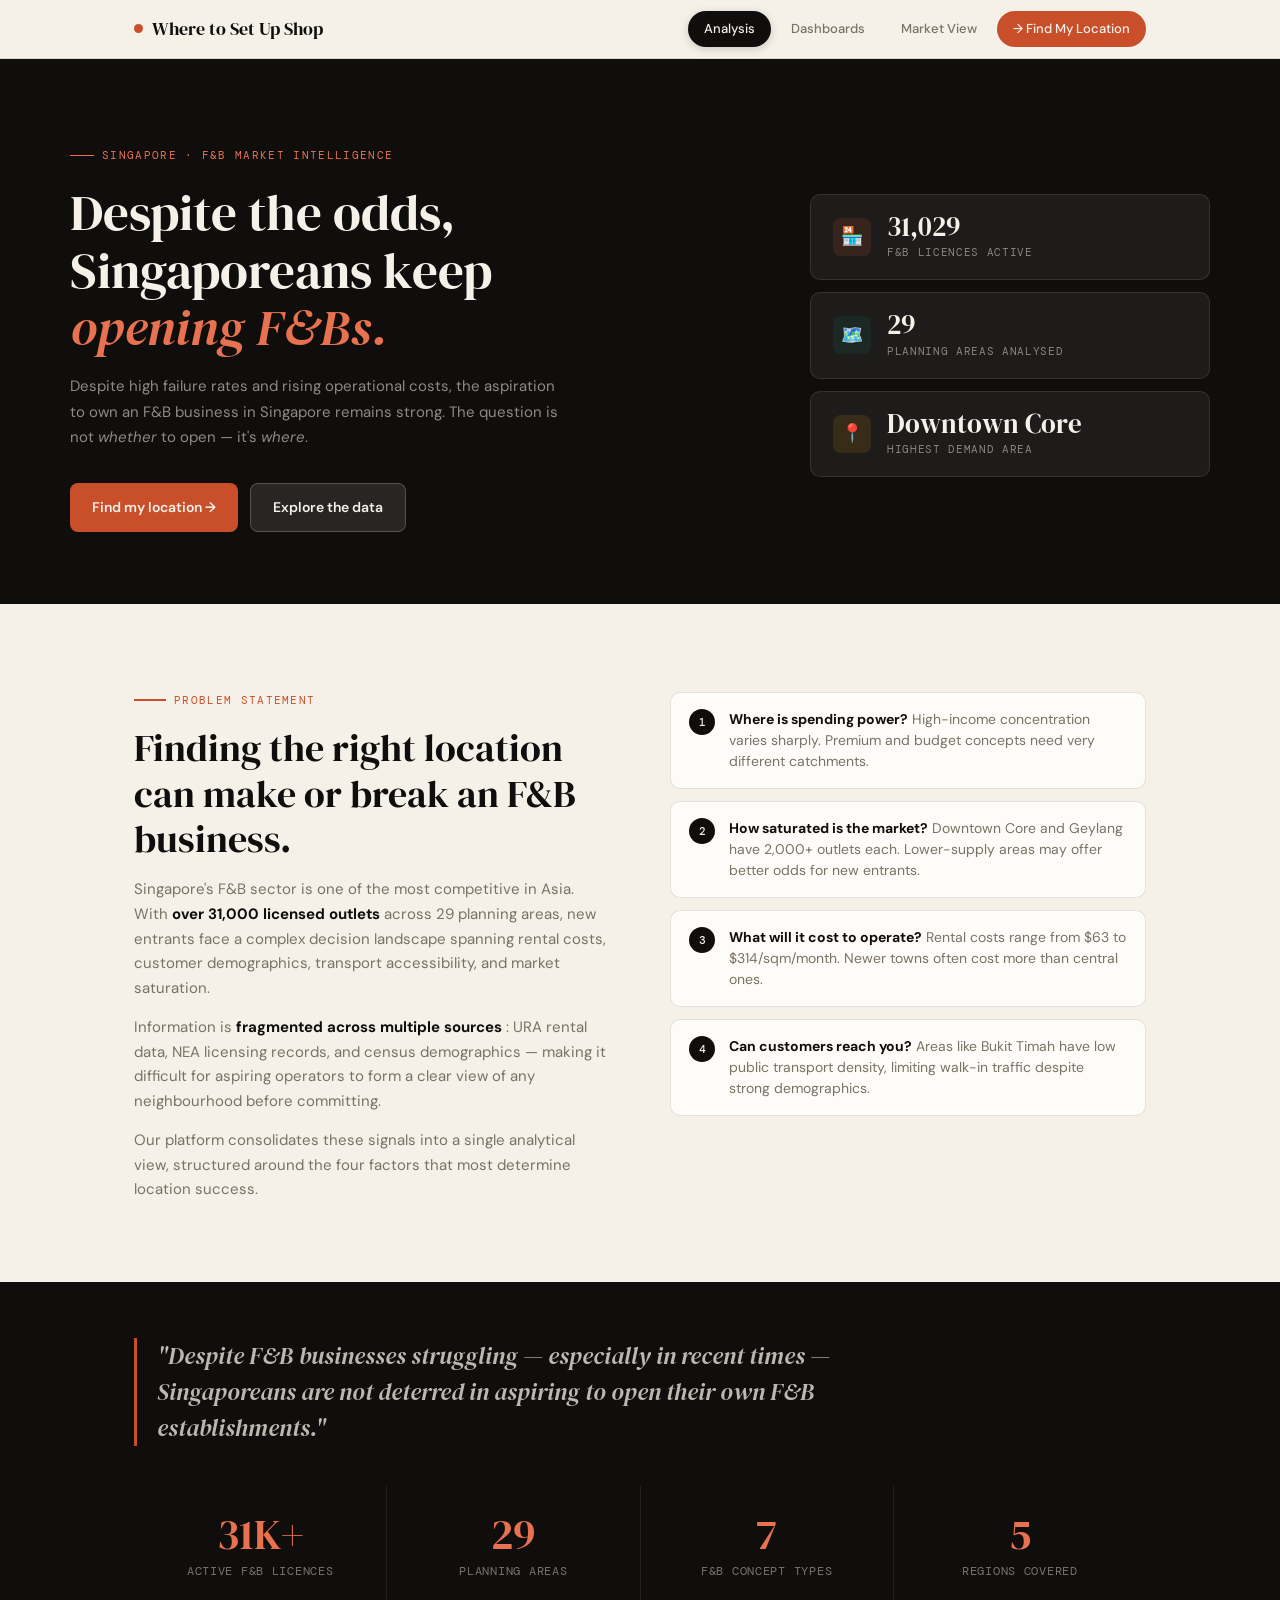
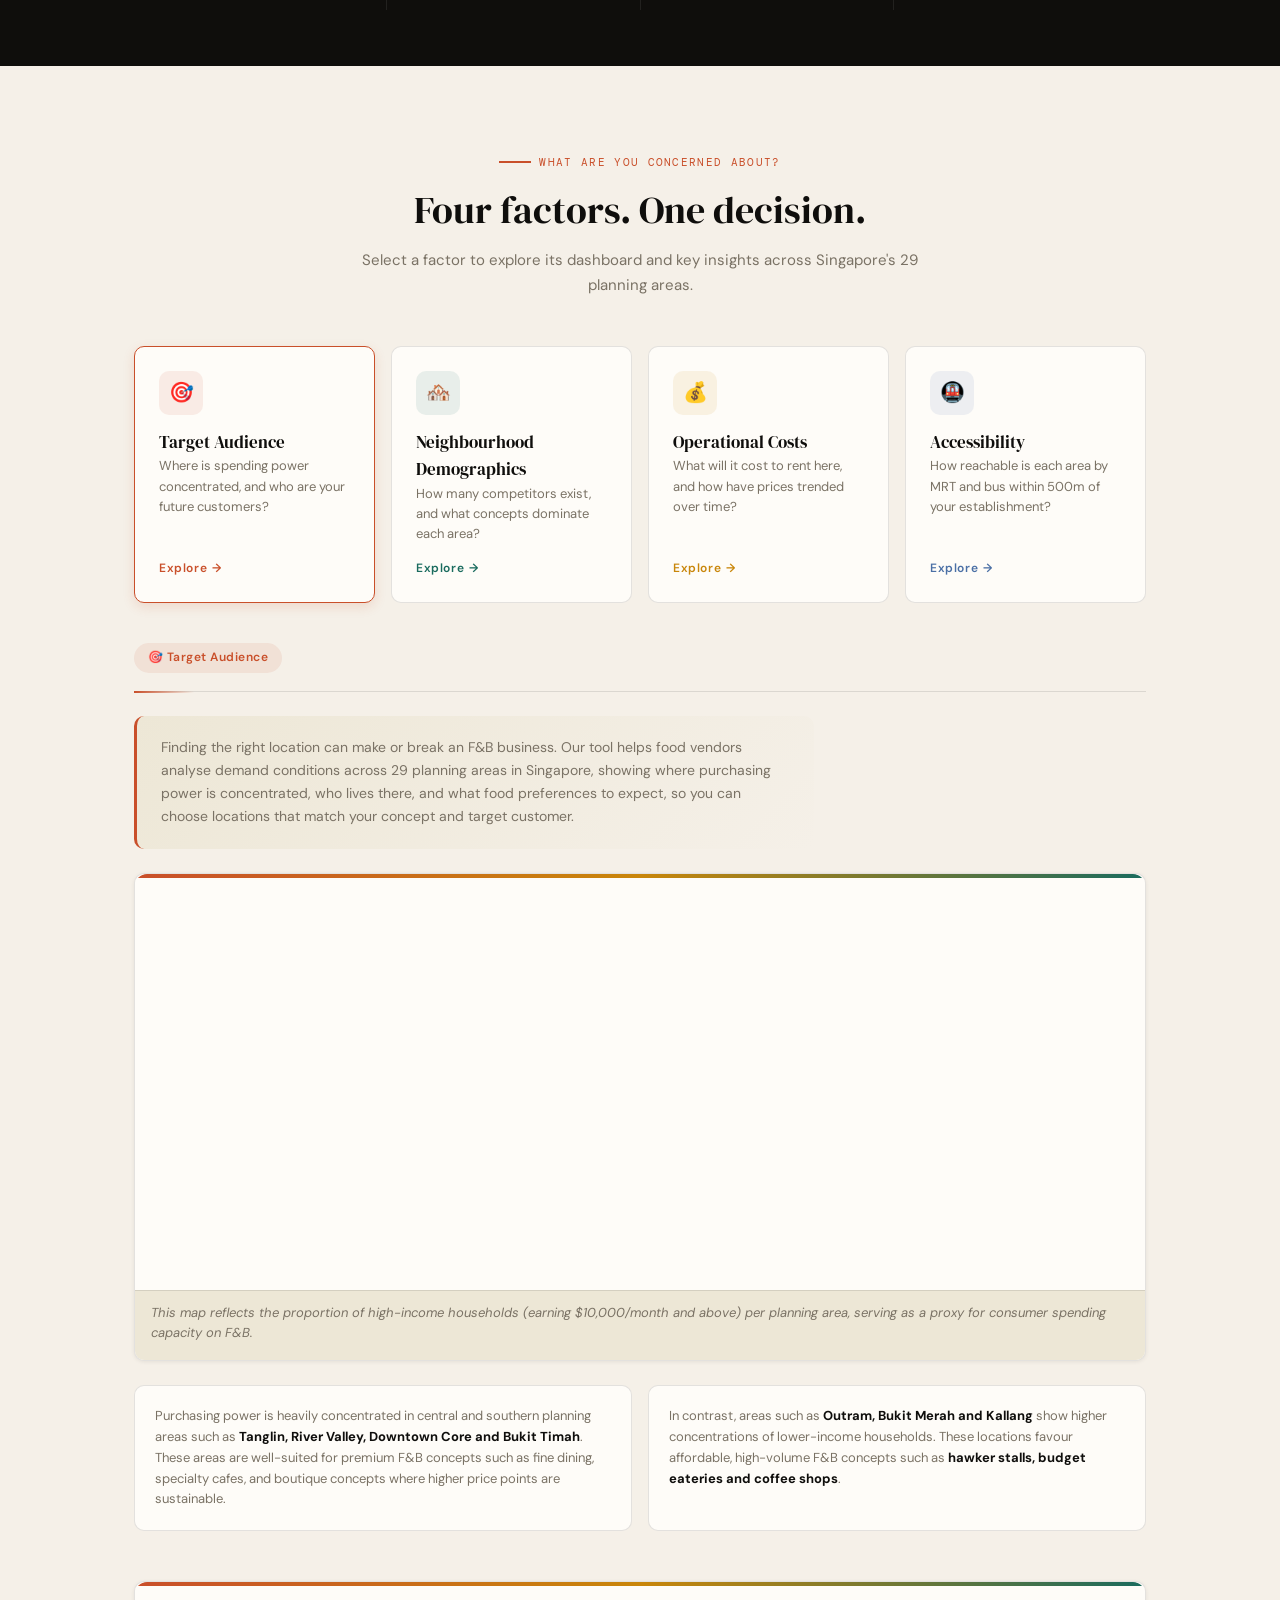
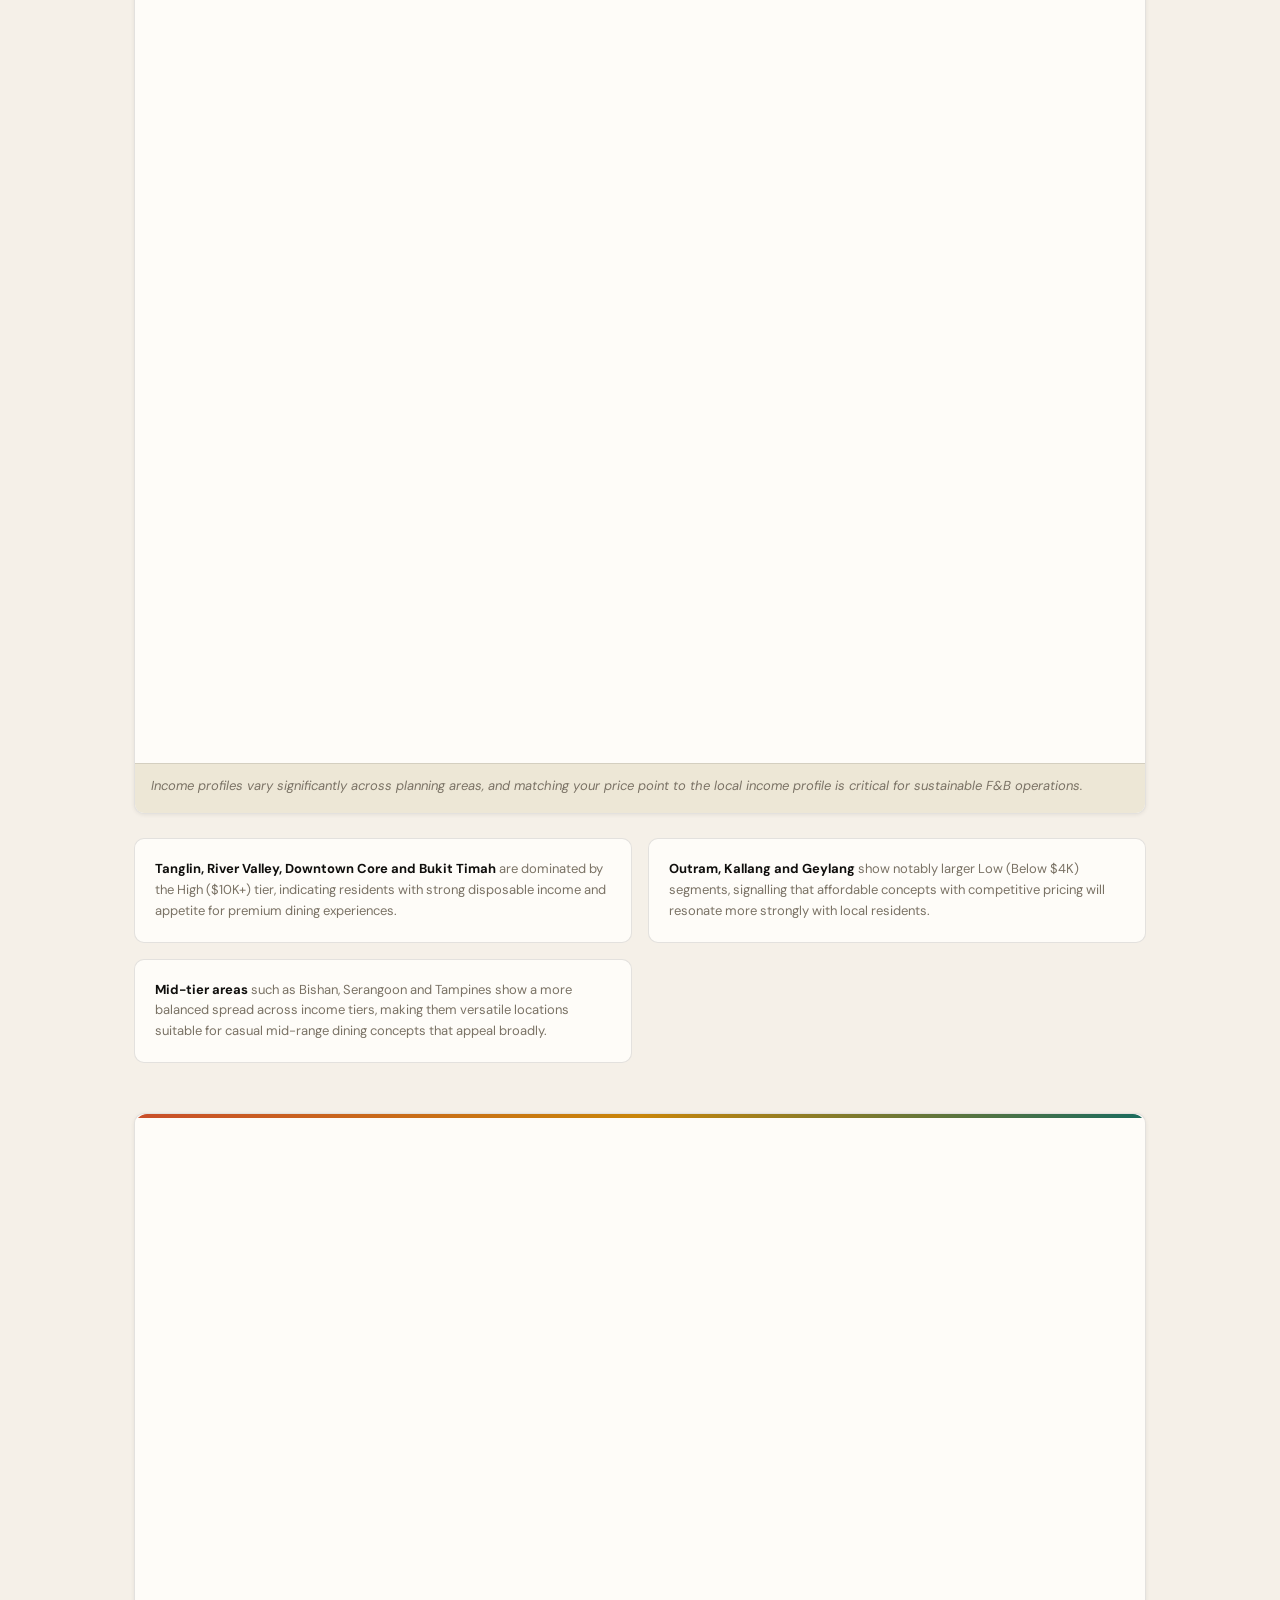
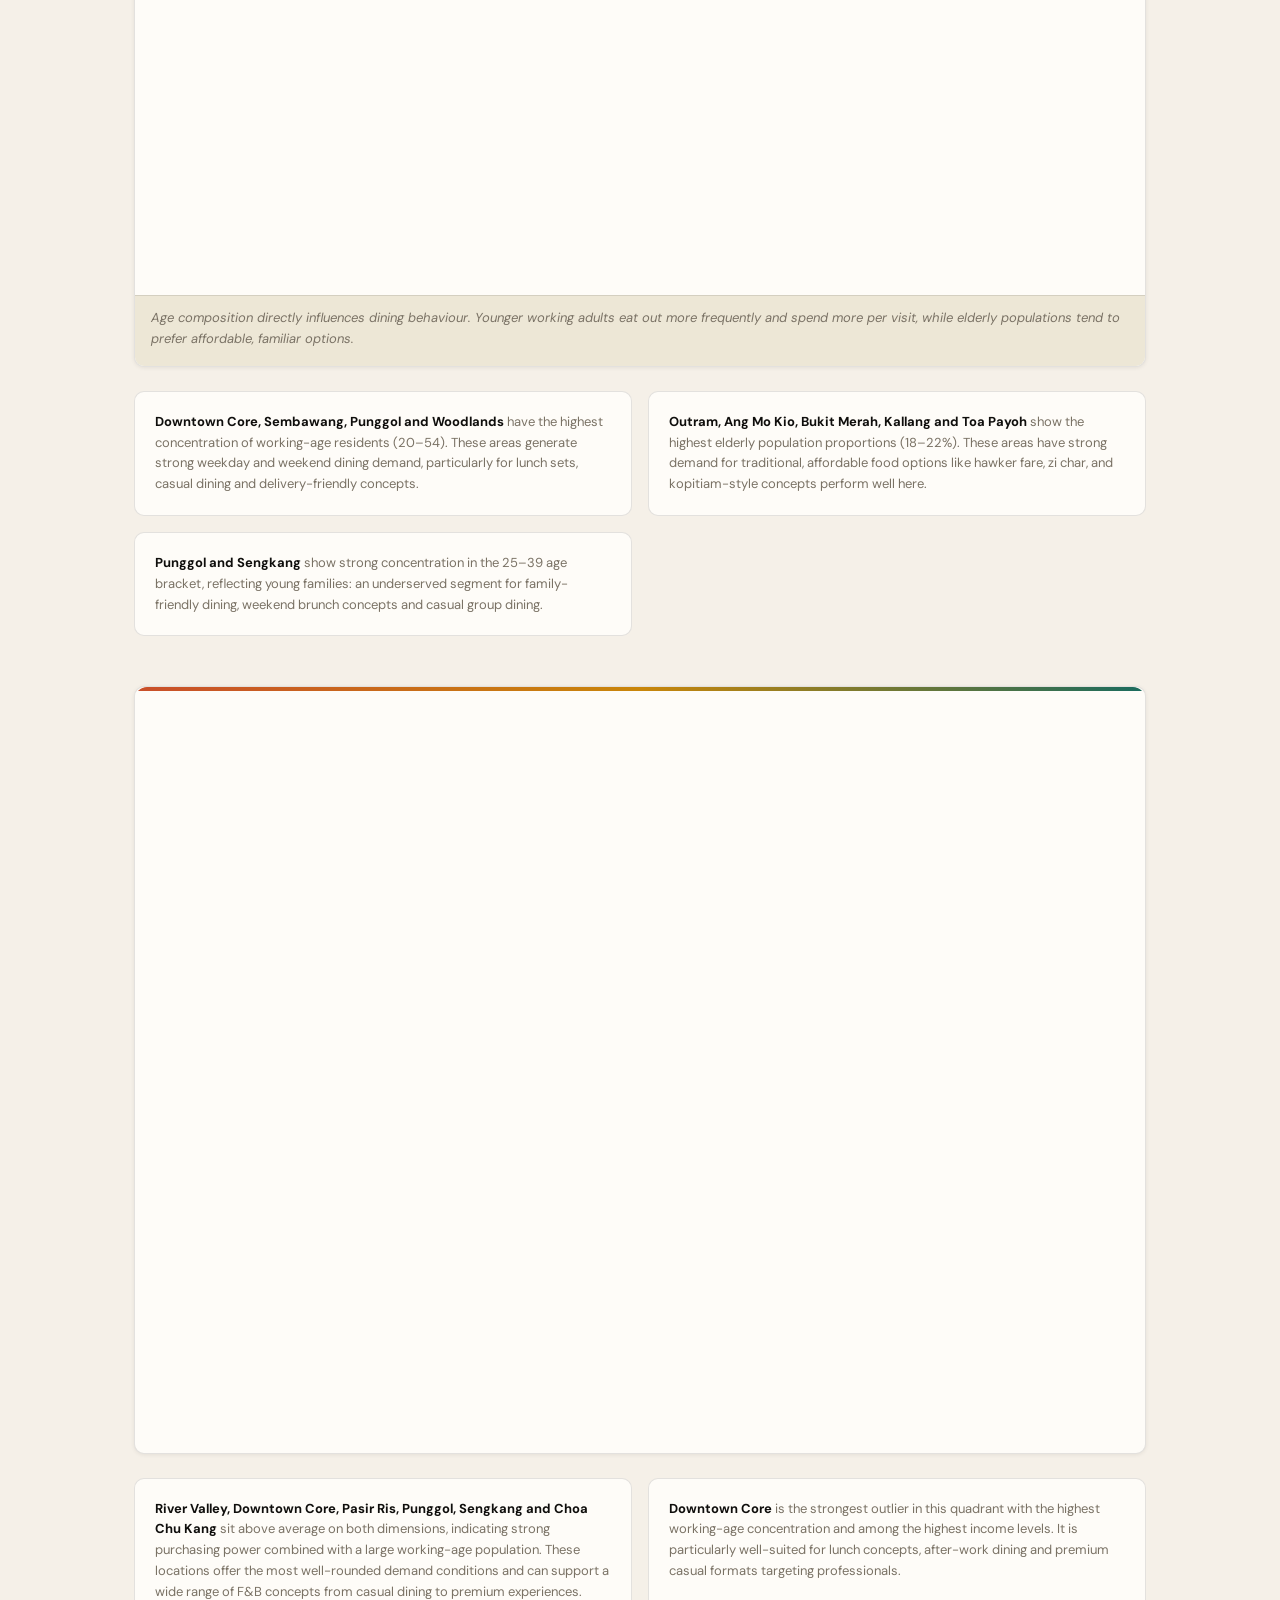
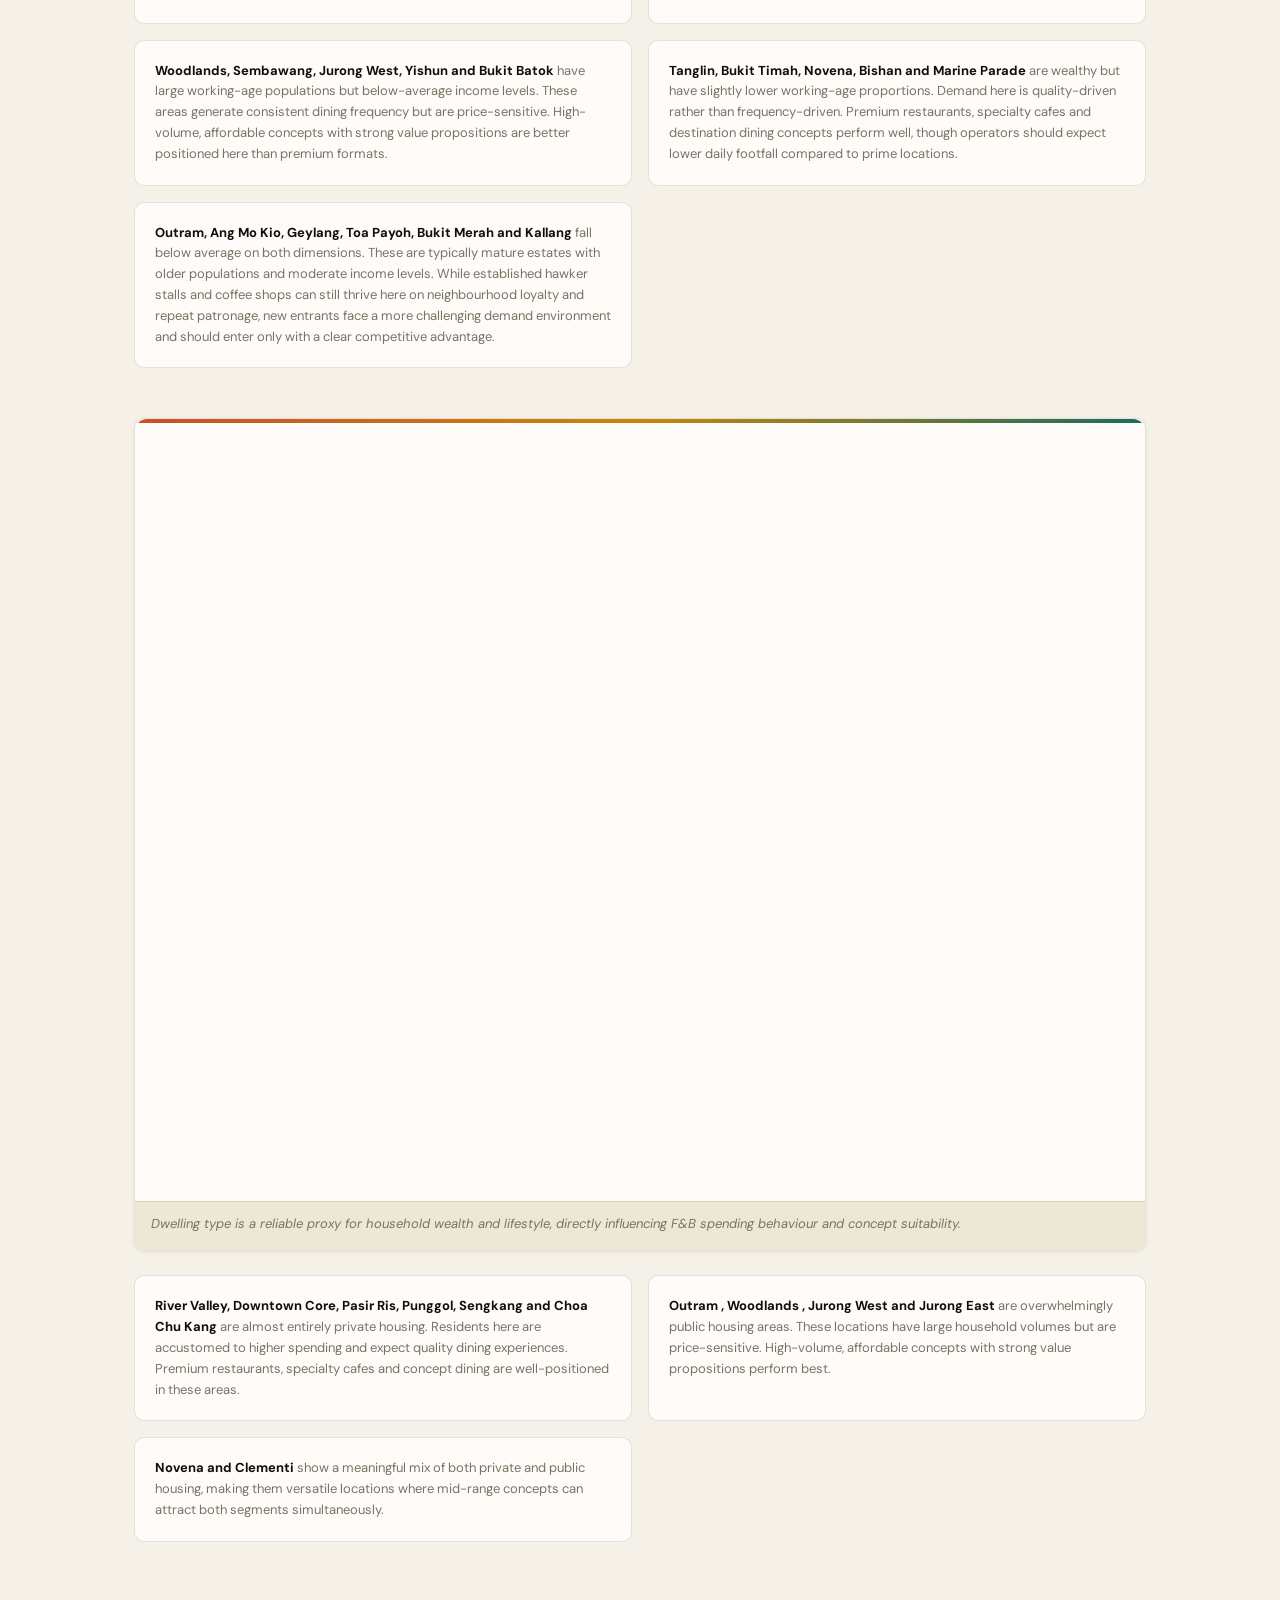
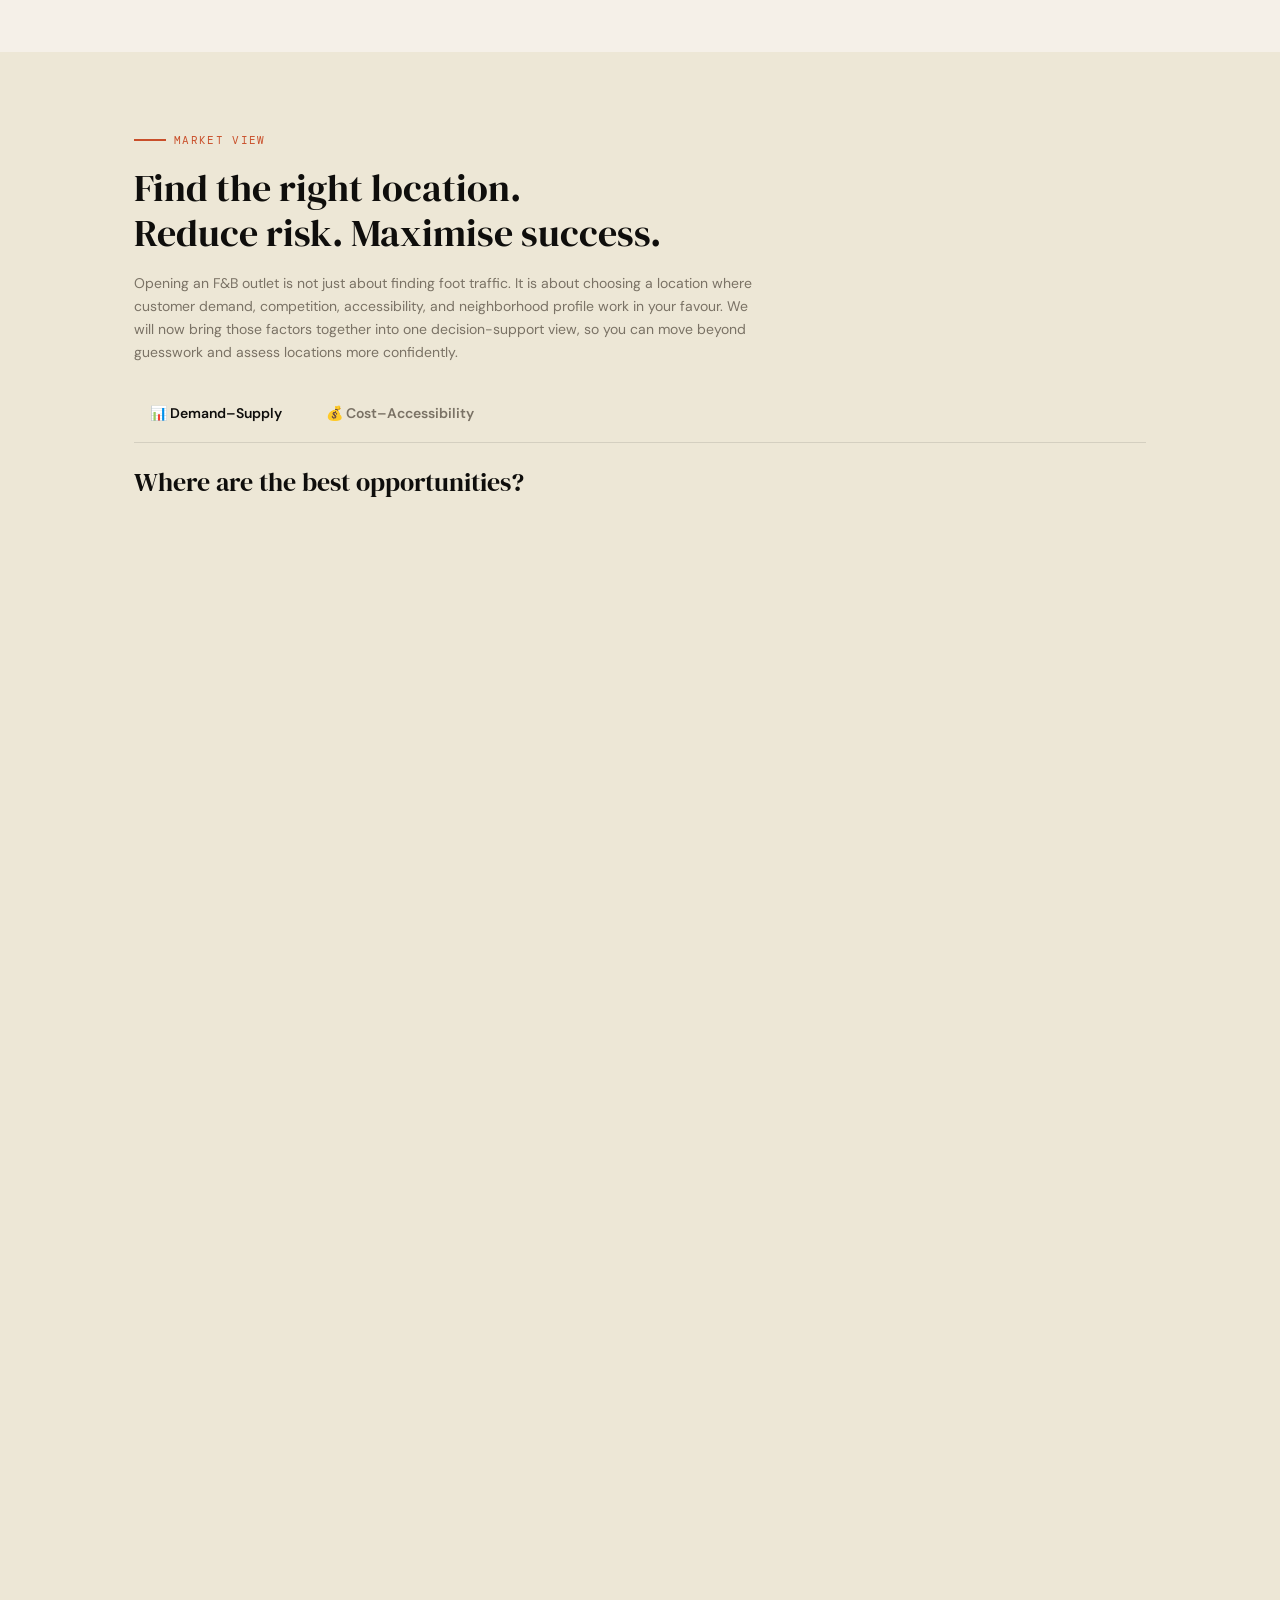
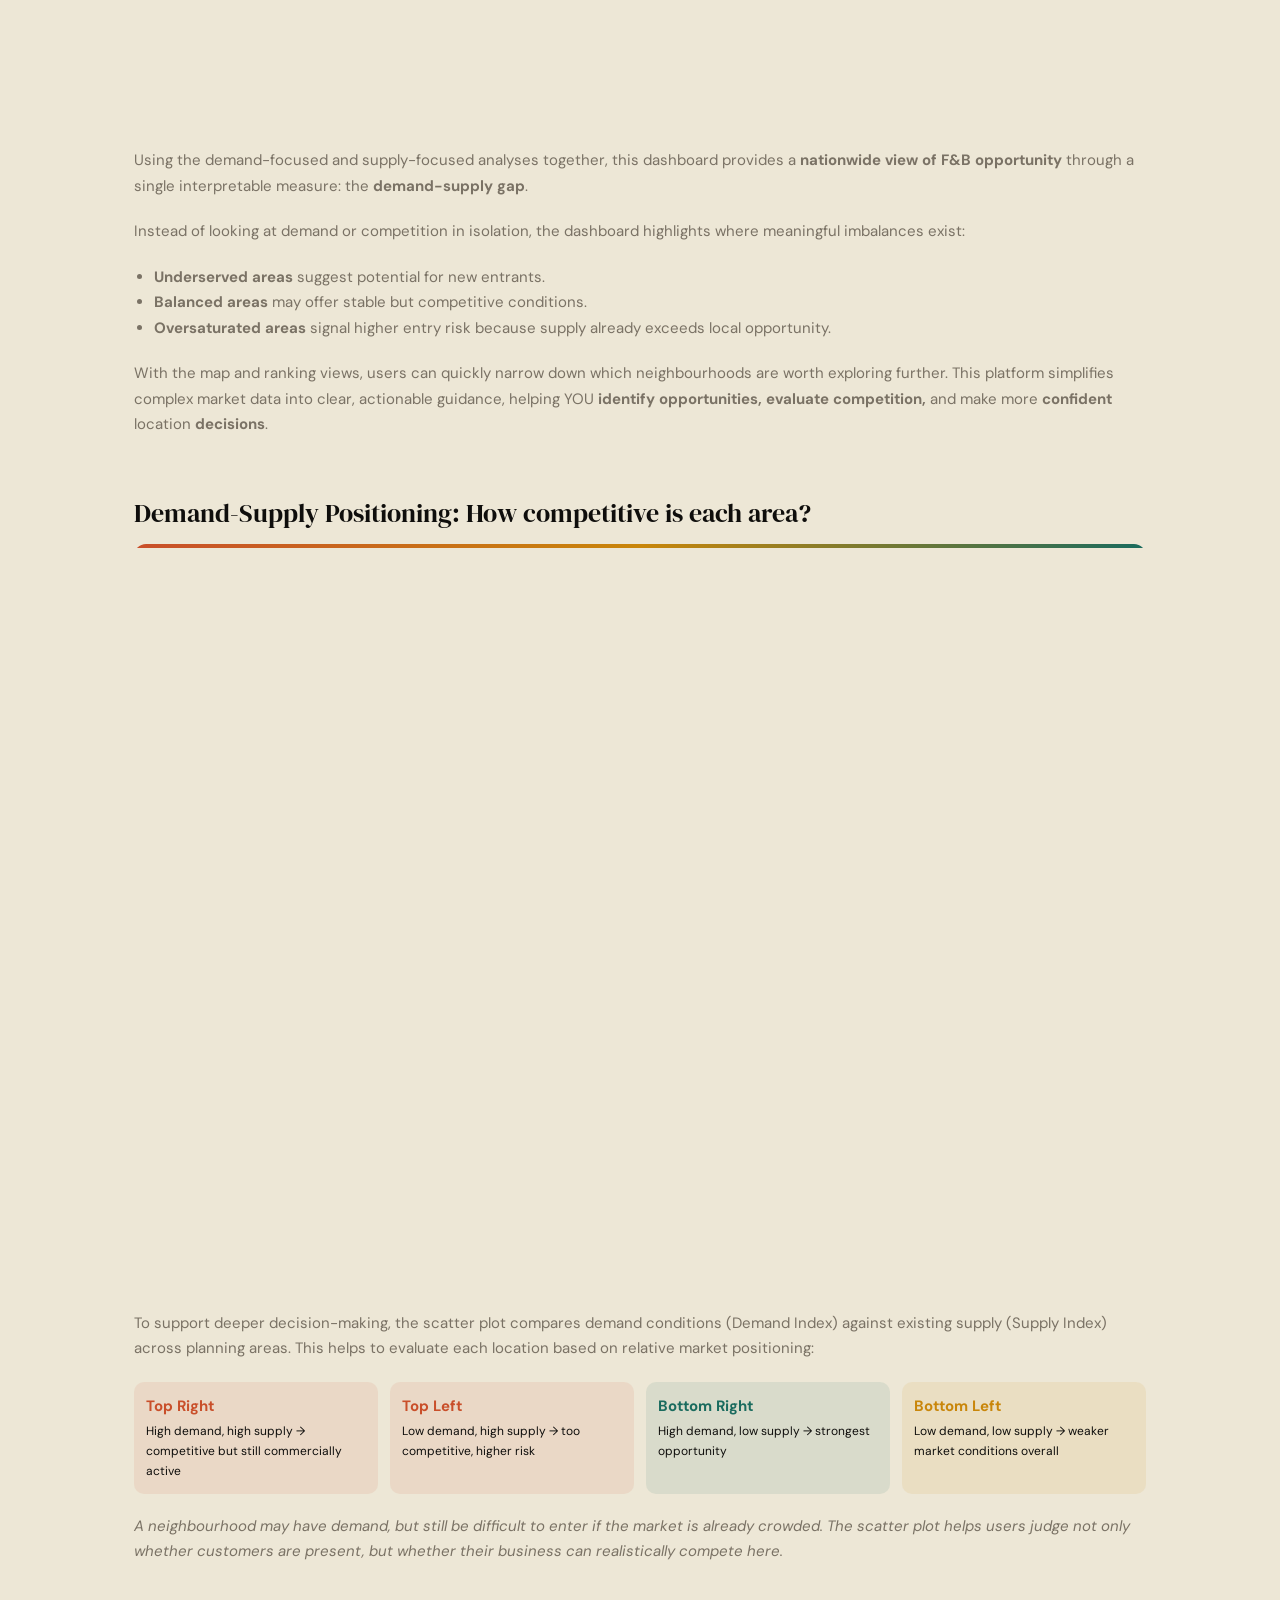
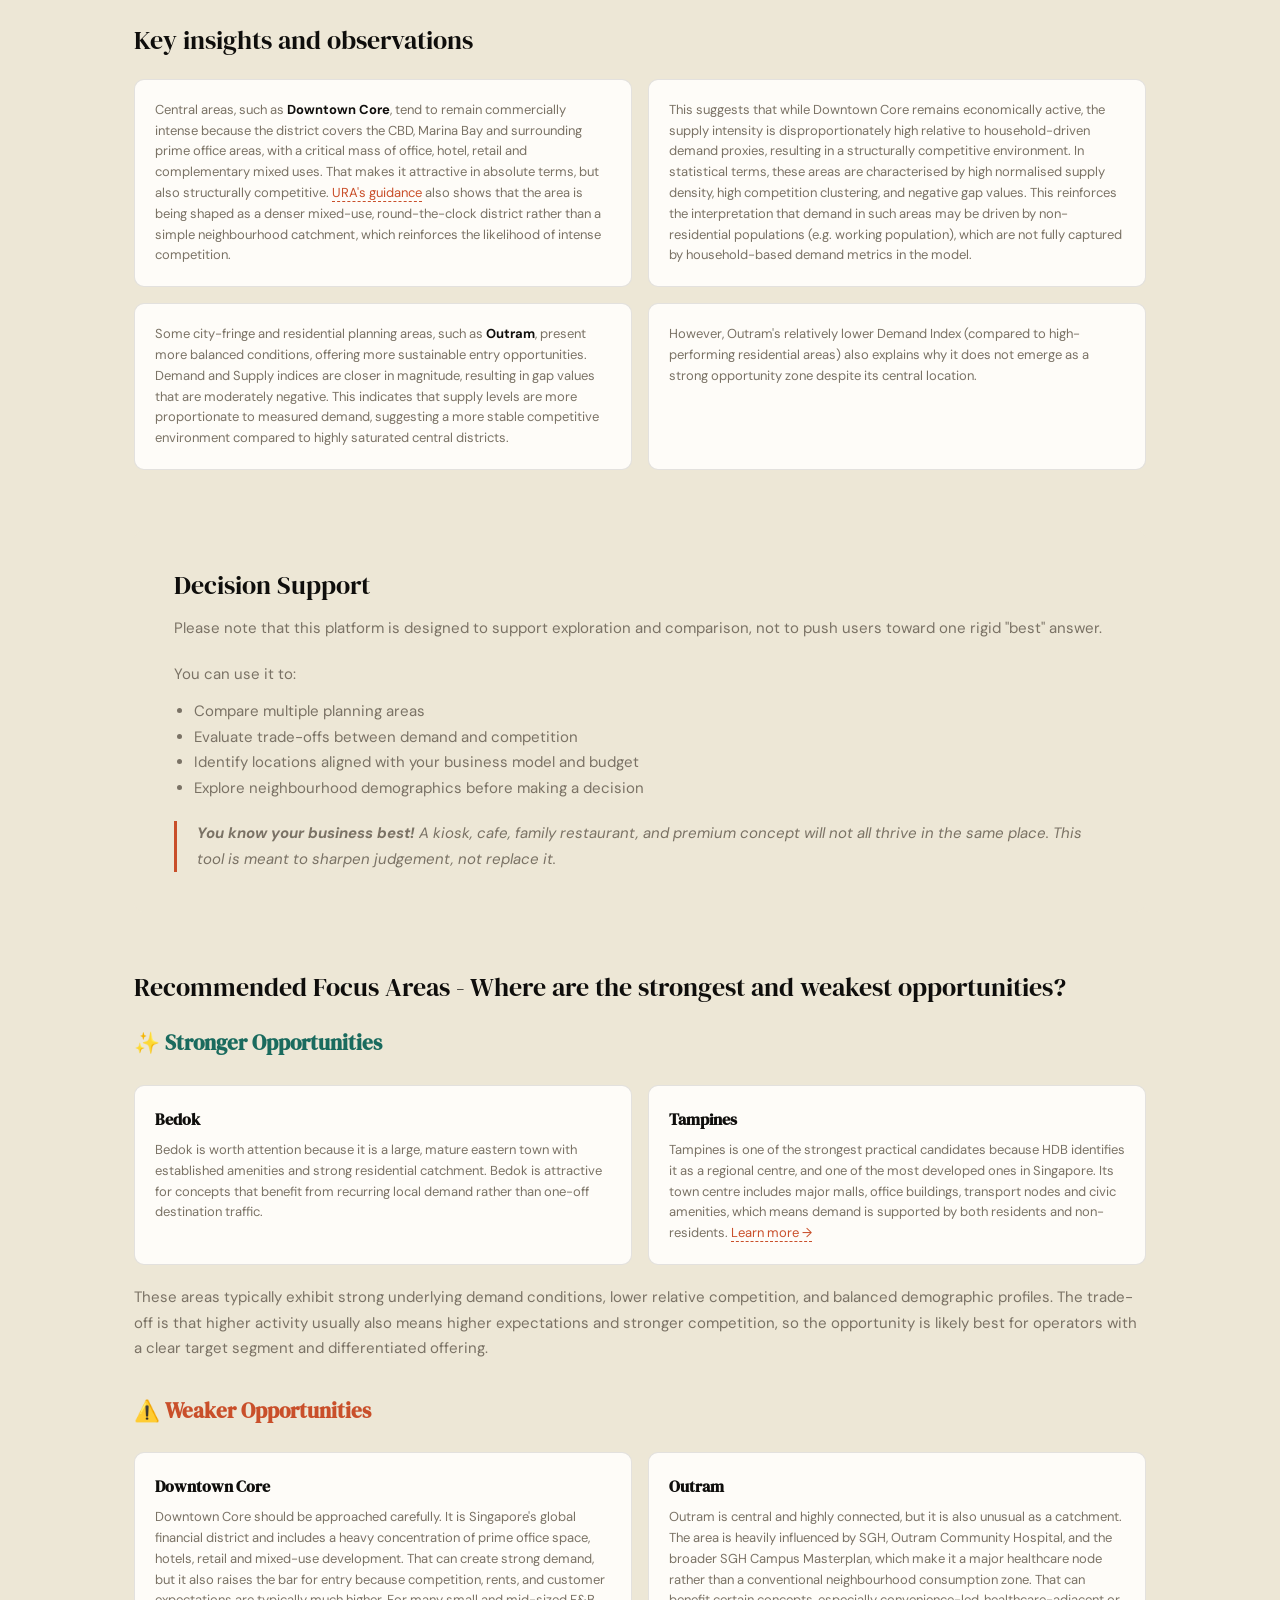
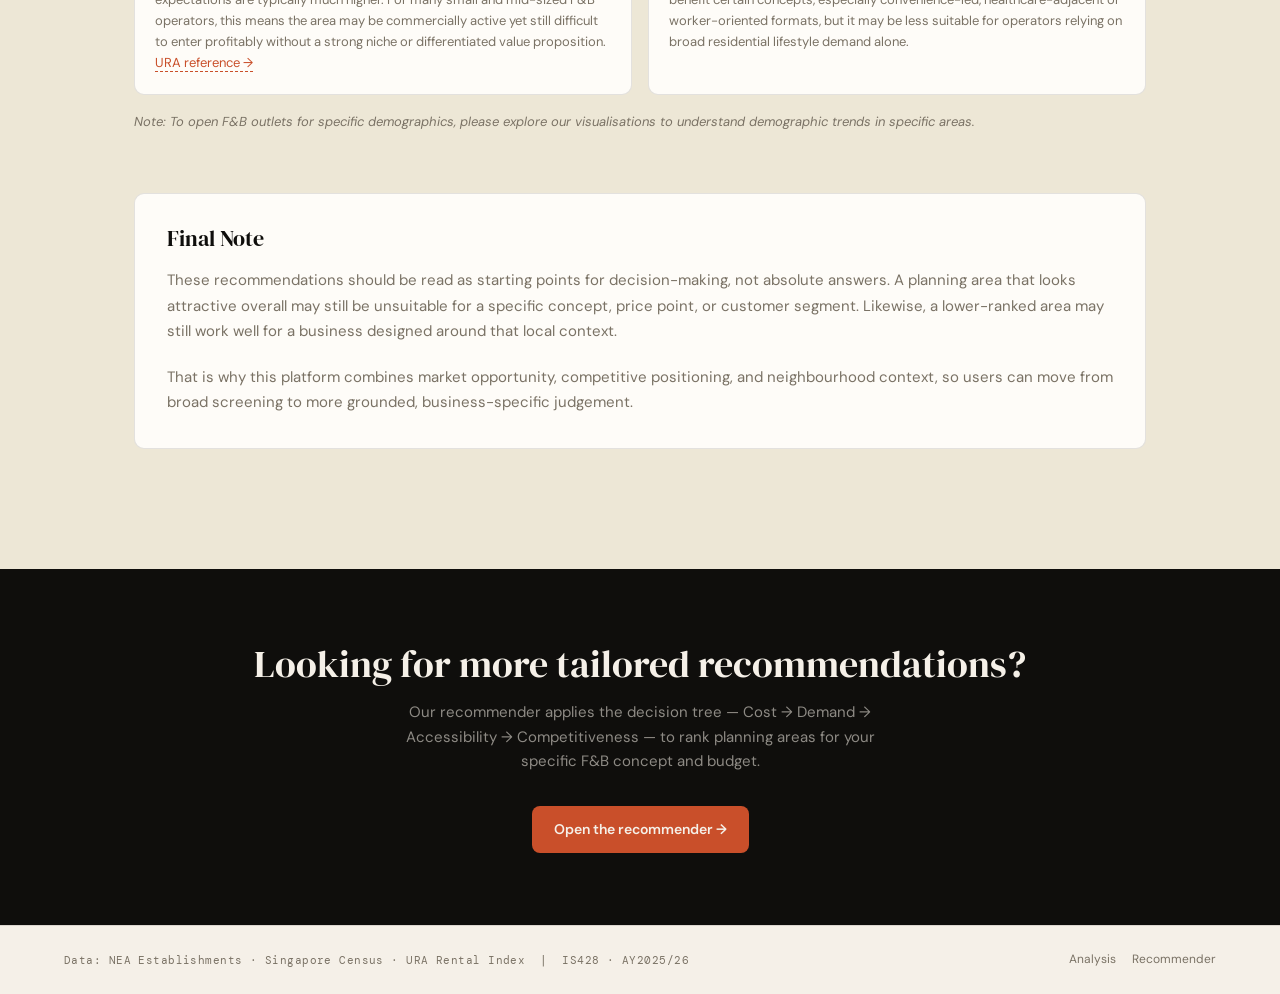
==== commit 1ac6bdce: "Adjusted sheets" ====
--- a/templates/index.html
+++ b/templates/index.html
@@ -123,57 +123,20 @@
       
       <div class="viz-card">
         <div class="tableau-embed tableau-live" style="margin-bottom:0">
-          <div class='tableauPlaceholder' id='viz1775066911189' style='position: relative'>
+          <div class='tableauPlaceholder' id='viz1775277512451' style='position: relative'>
             <noscript>
               <a href='#'>
-                <img alt='Purchasing Power Map ' src='https:&#47;&#47;public.tableau.com&#47;static&#47;images&#47;de&#47;demand_17750618803560&#47;PurchasingPowerMap&#47;1_rss.png' style='border: none' />
+                <img alt='Purchasing Power Distribution ' src='https:&#47;&#47;public.tableau.com&#47;static&#47;images&#47;Pu&#47;PurchasingPowerDistribution&#47;PurchasingPowerDistribution&#47;1_rss.png' style='border: none' />
               </a>
             </noscript>
             <object class='tableauViz'  style='display:none;'>
               <param name='host_url' value='https%3A%2F%2Fpublic.tableau.com%2F' /> 
               <param name='embed_code_version' value='3' /> 
               <param name='site_root' value='' />
-              <param name='name' value='demand_17750618803560&#47;PurchasingPowerMap' />
+              <param name='name' value='PurchasingPowerDistribution&#47;PurchasingPowerDistribution' />
               <param name='tabs' value='no' />
               <param name='toolbar' value='yes' />
-              <param name='static_image' value='https:&#47;&#47;public.tableau.com&#47;static&#47;images&#47;de&#47;demand_17750618803560&#47;PurchasingPowerMap&#47;1.png' /> 
-              <param name='animate_transition' value='yes' />
-              <param name='display_static_image' value='yes' />
-              <param name='display_spinner' value='yes' />
-              <param name='display_overlay' value='yes' />
-              <param name='display_count' value='yes' />
-              <param name='language' value='en-US' />
-              <param name='filter' value='publish=yes' />
-            </object>
-          </div>
-        </div>
-        <p class="embed-caption">This map reflects the proportion of high-income households (earning $10,000/month and above) per planning area, serving as a proxy for consumer spending capacity on F&B.</p>
-      </div>
-      <div class="insight-grid" style="margin-bottom:50px">
-        <div class="insight-card">
-            <p>Purchasing power is heavily concentrated in central and southern planning areas such as <strong>Tanglin, River Valley, Downtown Core and Bukit Timah</strong>. These areas are well-suited for premium F&B concepts such as fine dining, specialty cafes, and boutique concepts where higher price points are sustainable.</p>
-        </div>
-        <div class="insight-card">
-            <p>In contrast, areas such as <strong>Outram, Bukit Merah and Kallang</strong> show higher concentrations of lower-income households. These locations favour affordable, high-volume F&B concepts such as <strong>hawker stalls, budget eateries and coffee shops</strong>.</p>
-        </div>
-      </div>
-
-      <div class="viz-card">
-        <div class="tableau-embed tableau-live" style="margin-bottom:0">
-          <div class='tableauPlaceholder' id='viz1775067196936' style='position: relative'>
-            <noscript>
-              <a href='#'>
-                <img alt='Income Distribution Small Multiples Chart  ' src='https:&#47;&#47;public.tableau.com&#47;static&#47;images&#47;de&#47;demand_17750618803560&#47;IncomeDistributionSmallMultiplesChart&#47;1_rss.png' style='border: none' />
-              </a>
-            </noscript>
-            <object class='tableauViz'  style='display:none;'>
-              <param name='host_url' value='https%3A%2F%2Fpublic.tableau.com%2F' /> 
-              <param name='embed_code_version' value='3' /> 
-              <param name='site_root' value='' />
-              <param name='name' value='demand_17750618803560&#47;IncomeDistributionSmallMultiplesChart' />
-              <param name='tabs' value='no' />
-              <param name='toolbar' value='yes' />
-              <param name='static_image' value='https:&#47;&#47;public.tableau.com&#47;static&#47;images&#47;de&#47;demand_17750618803560&#47;IncomeDistributionSmallMultiplesChart&#47;1.png' /> 
+              <param name='static_image' value='https:&#47;&#47;public.tableau.com&#47;static&#47;images&#47;Pu&#47;PurchasingPowerDistribution&#47;PurchasingPowerDistribution&#47;1.png' /> 
               <param name='animate_transition' value='yes' />
               <param name='display_static_image' value='yes' />
               <param name='display_spinner' value='yes' />
@@ -184,36 +147,33 @@
             </object>
           </div>
         </div>
-        <p class="embed-caption">Income profiles vary significantly across planning areas, and matching your price point to the local income profile is critical for sustainable F&B operations.</p>
-      </div>
-      <div class="insight-grid" style="margin-bottom:50px">
-        <div class="insight-card">
-            <p><strong>Tanglin, River Valley, Downtown Core and Bukit Timah</strong> are dominated by the High ($10K+) tier, indicating residents with strong disposable income and appetite for premium dining experiences.</p>
-        </div>
-        <div class="insight-card">
-            <p><strong>Outram, Kallang and Geylang</strong> show notably larger Low (Below $4K) segments, signalling that affordable concepts with competitive pricing will resonate more strongly with local residents.</p>
-        </div>
-        <div class="insight-card">
-            <p><strong>Mid-tier areas</strong> such as Bishan, Serangoon and Tampines show a more balanced spread across income tiers, making them versatile locations suitable for casual mid-range dining concepts that appeal broadly.</p>
-        </div>
-      </div>
-
-      <div class="viz-card">
-        <div class="tableau-embed tableau-live" style="margin-bottom:0">
-          <div class='tableauPlaceholder' id='viz1775067354205' style='position: relative'>
+        <p class="embed-caption">This map reflects the proportion of high-income households (earning $10,000/month and above) per planning area, serving as a proxy for consumer spending capacity on F&B.</p>
+      </div>
+      <div class="insight-grid" style="margin-bottom:50px">
+        <div class="insight-card">
+            <p>Purchasing power is heavily concentrated in central and southern planning areas such as <strong>Tanglin, River Valley, Downtown Core and Bukit Timah</strong>. These areas are well-suited for premium F&B concepts such as fine dining, specialty cafes, and boutique concepts where higher price points are sustainable.</p>
+        </div>
+        <div class="insight-card">
+            <p>In contrast, areas such as <strong>Outram, Bukit Merah and Kallang</strong> show higher concentrations of lower-income households. These locations favour affordable, high-volume F&B concepts such as <strong>hawker stalls, budget eateries and coffee shops</strong>.</p>
+        </div>
+      </div>
+
+      <div class="viz-card">
+        <div class="tableau-embed tableau-live" style="margin-bottom:0">
+          <div class='tableauPlaceholder' id='viz1775277538059' style='position: relative'>
             <noscript>
               <a href='#'>
-                <img alt='Age Group HeatMap ' src='https:&#47;&#47;public.tableau.com&#47;static&#47;images&#47;de&#47;demand_17750618803560&#47;AgeGroupHeatMap&#47;1_rss.png' style='border: none' />
+                <img alt='Income Distribution ' src='https:&#47;&#47;public.tableau.com&#47;static&#47;images&#47;In&#47;IncomeDistribution_17752367749810&#47;IncomeDistribution&#47;1_rss.png' style='border: none' />
               </a>
             </noscript>
             <object class='tableauViz'  style='display:none;'>
               <param name='host_url' value='https%3A%2F%2Fpublic.tableau.com%2F' /> 
               <param name='embed_code_version' value='3' /> 
               <param name='site_root' value='' />
-              <param name='name' value='demand_17750618803560&#47;AgeGroupHeatMap' />
+              <param name='name' value='IncomeDistribution_17752367749810&#47;IncomeDistribution' />
               <param name='tabs' value='no' />
               <param name='toolbar' value='yes' />
-              <param name='static_image' value='https:&#47;&#47;public.tableau.com&#47;static&#47;images&#47;de&#47;demand_17750618803560&#47;AgeGroupHeatMap&#47;1.png' /> 
+              <param name='static_image' value='https:&#47;&#47;public.tableau.com&#47;static&#47;images&#47;In&#47;IncomeDistribution_17752367749810&#47;IncomeDistribution&#47;1.png' /> 
               <param name='animate_transition' value='yes' />
               <param name='display_static_image' value='yes' />
               <param name='display_spinner' value='yes' />
@@ -224,36 +184,36 @@
             </object>
           </div>
         </div>
-        <p class="embed-caption">Age composition directly influences dining behaviour. Younger working adults eat out more frequently and spend more per visit, while elderly populations tend to prefer affordable, familiar options.</p>
-      </div>
-      <div class="insight-grid" style="margin-bottom:50px">
-        <div class="insight-card">
-            <p><strong>Downtown Core, Sembawang, Punggol and Woodlands</strong> have the highest concentration of working-age residents (20–54). These areas generate strong weekday and weekend dining demand, particularly for lunch sets, casual dining and delivery-friendly concepts.</p>
-        </div>
-        <div class="insight-card">
-            <p><strong>Outram, Ang Mo Kio, Bukit Merah, Kallang and Toa Payoh</strong> show the highest elderly population proportions (18–22%). These areas have strong demand for traditional, affordable food options like hawker fare, zi char, and kopitiam-style concepts perform well here.</p>
-        </div>
-        <div class="insight-card">
-            <p><strong>Punggol and Sengkang</strong> show strong concentration in the 25–39 age bracket, reflecting young families: an underserved segment for family-friendly dining, weekend brunch concepts and casual group dining.</p>
-        </div>
-      </div>
-
-      <div class="viz-card">
-        <div class="tableau-embed tableau-live" style="margin-bottom:0">
-          <div class='tableauPlaceholder' id='viz1775067540702' style='position: relative'>
+        <p class="embed-caption">Income profiles vary significantly across planning areas, and matching your price point to the local income profile is critical for sustainable F&B operations.</p>
+      </div>
+      <div class="insight-grid" style="margin-bottom:50px">
+        <div class="insight-card">
+            <p><strong>Tanglin, River Valley, Downtown Core and Bukit Timah</strong> are dominated by the High ($10K+) tier, indicating residents with strong disposable income and appetite for premium dining experiences.</p>
+        </div>
+        <div class="insight-card">
+            <p><strong>Outram, Kallang and Geylang</strong> show notably larger Low (Below $4K) segments, signalling that affordable concepts with competitive pricing will resonate more strongly with local residents.</p>
+        </div>
+        <div class="insight-card">
+            <p><strong>Mid-tier areas</strong> such as Bishan, Serangoon and Tampines show a more balanced spread across income tiers, making them versatile locations suitable for casual mid-range dining concepts that appeal broadly.</p>
+        </div>
+      </div>
+
+      <div class="viz-card">
+        <div class="tableau-embed tableau-live" style="margin-bottom:0">
+          <div class='tableauPlaceholder' id='viz1775277549453' style='position: relative'>
             <noscript>
               <a href='#'>
-                <img alt='Demand Quadrant ' src='https:&#47;&#47;public.tableau.com&#47;static&#47;images&#47;de&#47;demand_17750618803560&#47;DemandQuadrant&#47;1_rss.png' style='border: none' />
+                <img alt='Age Group Distribution ' src='https:&#47;&#47;public.tableau.com&#47;static&#47;images&#47;Ag&#47;AgeGroupDistribution_17752369097680&#47;AgeGroupDistribution&#47;1_rss.png' style='border: none' />
               </a>
             </noscript>
             <object class='tableauViz'  style='display:none;'>
               <param name='host_url' value='https%3A%2F%2Fpublic.tableau.com%2F' /> 
               <param name='embed_code_version' value='3' /> 
               <param name='site_root' value='' />
-              <param name='name' value='demand_17750618803560&#47;DemandQuadrant' />
+              <param name='name' value='AgeGroupDistribution_17752369097680&#47;AgeGroupDistribution' />
               <param name='tabs' value='no' />
               <param name='toolbar' value='yes' />
-              <param name='static_image' value='https:&#47;&#47;public.tableau.com&#47;static&#47;images&#47;de&#47;demand_17750618803560&#47;DemandQuadrant&#47;1.png' /> 
+              <param name='static_image' value='https:&#47;&#47;public.tableau.com&#47;static&#47;images&#47;Ag&#47;AgeGroupDistribution_17752369097680&#47;AgeGroupDistribution&#47;1.png' /> 
               <param name='animate_transition' value='yes' />
               <param name='display_static_image' value='yes' />
               <param name='display_spinner' value='yes' />
@@ -264,41 +224,36 @@
             </object>
           </div>
         </div>
-      </div>
-      <div class="insight-grid" style="margin-bottom:50px">
-        <div class="insight-card">
-            <p><strong>River Valley, Downtown Core, Pasir Ris, Punggol, Sengkang and Choa Chu Kang</strong> sit above average on both dimensions, indicating strong purchasing power combined with a large working-age population. These locations offer the most well-rounded demand conditions and can support a wide range of F&B concepts from casual dining to premium experiences.</p>
-        </div>
-        <div class="insight-card">
-            <p><strong>Downtown Core</strong> is the strongest outlier in this quadrant with the highest working-age concentration and among the highest income levels. It is particularly well-suited for lunch concepts, after-work dining and premium casual formats targeting professionals.</p>
-        </div>
-        <div class="insight-card">
-            <p><strong>Woodlands, Sembawang, Jurong West, Yishun and Bukit Batok</strong> have large working-age populations but below-average income levels. These areas generate consistent dining frequency but are price-sensitive. High-volume, affordable concepts with strong value propositions are better positioned here than premium formats.</p>
-        </div>
-        <div class="insight-card">
-            <p><strong>Tanglin, Bukit Timah, Novena, Bishan and Marine Parade</strong> are wealthy but have slightly lower working-age proportions. Demand here is quality-driven rather than frequency-driven. Premium restaurants, specialty cafes and destination dining concepts perform well, though operators should expect lower daily footfall compared to prime locations.</p>
-        </div>
-        <div class="insight-card">
-            <p><strong>Outram, Ang Mo Kio, Geylang, Toa Payoh, Bukit Merah and Kallang</strong> fall below average on both dimensions. These are typically mature estates with older populations and moderate income levels. While established hawker stalls and coffee shops can still thrive here on neighbourhood loyalty and repeat patronage, new entrants face a more challenging demand environment and should enter only with a clear competitive advantage.</p>
-        </div>
-      </div>
-
-      <div class="viz-card">
-        <div class="tableau-embed tableau-live" style="margin-bottom:0">
-          <div class='tableauPlaceholder' id='viz1775067704741' style='position: relative'>
+        <p class="embed-caption">Age composition directly influences dining behaviour. Younger working adults eat out more frequently and spend more per visit, while elderly populations tend to prefer affordable, familiar options.</p>
+      </div>
+      <div class="insight-grid" style="margin-bottom:50px">
+        <div class="insight-card">
+            <p><strong>Downtown Core, Sembawang, Punggol and Woodlands</strong> have the highest concentration of working-age residents (20–54). These areas generate strong weekday and weekend dining demand, particularly for lunch sets, casual dining and delivery-friendly concepts.</p>
+        </div>
+        <div class="insight-card">
+            <p><strong>Outram, Ang Mo Kio, Bukit Merah, Kallang and Toa Payoh</strong> show the highest elderly population proportions (18–22%). These areas have strong demand for traditional, affordable food options like hawker fare, zi char, and kopitiam-style concepts perform well here.</p>
+        </div>
+        <div class="insight-card">
+            <p><strong>Punggol and Sengkang</strong> show strong concentration in the 25–39 age bracket, reflecting young families: an underserved segment for family-friendly dining, weekend brunch concepts and casual group dining.</p>
+        </div>
+      </div>
+
+      <div class="viz-card">
+        <div class="tableau-embed tableau-live" style="margin-bottom:0">
+          <div class='tableauPlaceholder' id='viz1775277604028' style='position: relative'>
             <noscript>
               <a href='#'>
-                <img alt='Dwelling Type by Planning Area ' src='https:&#47;&#47;public.tableau.com&#47;static&#47;images&#47;de&#47;demand_17750618803560&#47;DwellingTypebyPlanningArea&#47;1_rss.png' style='border: none' />
+                <img alt='Affluence vs Working Age ' src='https:&#47;&#47;public.tableau.com&#47;static&#47;images&#47;Af&#47;AffluencevsWorkingAge&#47;AffluencevsWorkingAge&#47;1_rss.png' style='border: none' />
               </a>
             </noscript>
             <object class='tableauViz'  style='display:none;'>
               <param name='host_url' value='https%3A%2F%2Fpublic.tableau.com%2F' /> 
               <param name='embed_code_version' value='3' /> 
               <param name='site_root' value='' />
-              <param name='name' value='demand_17750618803560&#47;DwellingTypebyPlanningArea' />
+              <param name='name' value='AffluencevsWorkingAge&#47;AffluencevsWorkingAge' />
               <param name='tabs' value='no' />
               <param name='toolbar' value='yes' />
-              <param name='static_image' value='https:&#47;&#47;public.tableau.com&#47;static&#47;images&#47;de&#47;demand_17750618803560&#47;DwellingTypebyPlanningArea&#47;1.png' /> 
+              <param name='static_image' value='https:&#47;&#47;public.tableau.com&#47;static&#47;images&#47;Af&#47;AffluencevsWorkingAge&#47;AffluencevsWorkingAge&#47;1.png' /> 
               <param name='animate_transition' value='yes' />
               <param name='display_static_image' value='yes' />
               <param name='display_spinner' value='yes' />
@@ -309,6 +264,51 @@
             </object>
           </div>
         </div>
+      </div>
+      <div class="insight-grid" style="margin-bottom:50px">
+        <div class="insight-card">
+            <p><strong>River Valley, Downtown Core, Pasir Ris, Punggol, Sengkang and Choa Chu Kang</strong> sit above average on both dimensions, indicating strong purchasing power combined with a large working-age population. These locations offer the most well-rounded demand conditions and can support a wide range of F&B concepts from casual dining to premium experiences.</p>
+        </div>
+        <div class="insight-card">
+            <p><strong>Downtown Core</strong> is the strongest outlier in this quadrant with the highest working-age concentration and among the highest income levels. It is particularly well-suited for lunch concepts, after-work dining and premium casual formats targeting professionals.</p>
+        </div>
+        <div class="insight-card">
+            <p><strong>Woodlands, Sembawang, Jurong West, Yishun and Bukit Batok</strong> have large working-age populations but below-average income levels. These areas generate consistent dining frequency but are price-sensitive. High-volume, affordable concepts with strong value propositions are better positioned here than premium formats.</p>
+        </div>
+        <div class="insight-card">
+            <p><strong>Tanglin, Bukit Timah, Novena, Bishan and Marine Parade</strong> are wealthy but have slightly lower working-age proportions. Demand here is quality-driven rather than frequency-driven. Premium restaurants, specialty cafes and destination dining concepts perform well, though operators should expect lower daily footfall compared to prime locations.</p>
+        </div>
+        <div class="insight-card">
+            <p><strong>Outram, Ang Mo Kio, Geylang, Toa Payoh, Bukit Merah and Kallang</strong> fall below average on both dimensions. These are typically mature estates with older populations and moderate income levels. While established hawker stalls and coffee shops can still thrive here on neighbourhood loyalty and repeat patronage, new entrants face a more challenging demand environment and should enter only with a clear competitive advantage.</p>
+        </div>
+      </div>
+
+      <div class="viz-card">
+        <div class="tableau-embed tableau-live" style="margin-bottom:0">
+          <div class='tableauPlaceholder' id='viz1775277616929' style='position: relative'>
+            <noscript>
+              <a href='#'>
+                <img alt='Housing Mix across Planning Areas ' src='https:&#47;&#47;public.tableau.com&#47;static&#47;images&#47;Ho&#47;HousingMixacrossPlanningAreas&#47;HousingMixacrossPlanningAreas&#47;1_rss.png' style='border: none' />
+              </a>
+            </noscript>
+            <object class='tableauViz'  style='display:none;'>
+              <param name='host_url' value='https%3A%2F%2Fpublic.tableau.com%2F' /> 
+              <param name='embed_code_version' value='3' /> 
+              <param name='site_root' value='' />
+              <param name='name' value='HousingMixacrossPlanningAreas&#47;HousingMixacrossPlanningAreas' />
+              <param name='tabs' value='no' />
+              <param name='toolbar' value='yes' />
+              <param name='static_image' value='https:&#47;&#47;public.tableau.com&#47;static&#47;images&#47;Ho&#47;HousingMixacrossPlanningAreas&#47;HousingMixacrossPlanningAreas&#47;1.png' /> 
+              <param name='animate_transition' value='yes' />
+              <param name='display_static_image' value='yes' />
+              <param name='display_spinner' value='yes' />
+              <param name='display_overlay' value='yes' />
+              <param name='display_count' value='yes' />
+              <param name='language' value='en-GB' />
+              <param name='filter' value='publish=yes' />
+            </object>
+          </div>
+        </div>
         <p class="embed-caption">Dwelling type is a reliable proxy for household wealth and lifestyle, directly influencing F&B spending behaviour and concept suitability.</p>
       </div>
       <div class="insight-grid" style="margin-bottom:50px">
@@ -335,7 +335,7 @@
       <div class="viz-card">
         <div class="tableau-embed tableau-live" style="margin-bottom:0">
           <div class='tableau-lazy'
-            data-url='https://public.tableau.com/views/FBSupplyDistributioninSingapore/FBSupplyDistribution?:embed=y&:showVizHome=no&:toolbar=yes&:language=en-GB'
+            data-url='https://public.tableau.com/views/FBSupplyDistribution/FBSupplyDistribution?:embed=y&:showVizHome=no&:toolbar=yes&:language=en-GB'
             style='position:relative;width:100%;padding-top:75%;background:#f5f5f0;'>
             <div style='position:absolute;inset:0;display:flex;align-items:center;justify-content:center;color:#aaa;font-size:14px;'>Loading chart…</div>
           </div>
@@ -354,12 +354,13 @@
       <div class="viz-card">
         <div class="tableau-embed tableau-live" style="margin-bottom:0">
           <div class='tableau-lazy'
-            data-url='https://public.tableau.com/views/FBTypeConcentrationinSingapore/FBTypeConcentration?:embed=y&:showVizHome=no&:toolbar=yes&:language=en-GB'
+            data-url='https://public.tableau.com/views/FBTypeConcentration/FBTypeConcentration?:embed=y&:showVizHome=no&:toolbar=yes&:language=en-GB'
             style='position:relative;width:100%;padding-top:75%;background:#f5f5f0;'>
             <div style='position:absolute;inset:0;display:flex;align-items:center;justify-content:center;color:#aaa;font-size:14px;'>Loading chart…</div>
           </div>
         </div>
-        <p class="embed-caption">F&B concentration varies significantly by type across planning areas. Different locations favour different concepts rather than a one-size-fits-all strategy.</p>
+        <p class="embed-caption">F&B concentration varies significantly by type across planning areas. Different locations favour different concepts rather than a one-size-fits-all strategy. <br> <strong>Note:</strong> Color intensity is normalized within each F&B type to highlight relative concentration across planning areas. Lighter cells may indicate lower supply or potential classification limitations.</p>
+        <p class="embed-note">Note: Color intensity is normalized within each F&B type to highlight relative concentration across planning areas. Lighter cells may indicate lower supply or potential classification limitations.</p>
       </div>
       <div class="insight-grid" style="margin-bottom:50px">
         <div class="insight-card">
@@ -376,7 +377,7 @@
       <div class="viz-card">
         <div class="tableau-embed tableau-live" style="margin-bottom:0">
           <div class='tableau-lazy'
-            data-url='https://public.tableau.com/views/TopPlanningAreasbySupplyinSingapore/TopPlanningAreasbySupply?:embed=y&:showVizHome=no&:toolbar=yes&:language=en-GB'
+            data-url='https://public.tableau.com/views/TopPlanningAreasbySupply/TopPlanningAreasbySupply?:embed=y&:showVizHome=no&:toolbar=yes&:language=en-GB'
             style='position:relative;width:100%;padding-top:75%;background:#f5f5f0;'>
             <div style='position:absolute;inset:0;display:flex;align-items:center;justify-content:center;color:#aaa;font-size:14px;'>Loading chart…</div>
           </div>
@@ -412,7 +413,7 @@
       
       <div class="viz-card">
         <div class="tableau-embed tableau-live" style="margin-bottom:0">
-          <div class='tableau-lazy' data-url='https://public.tableau.com/views/RentalCostsbyPlanningAreawrtQuarters/RentalCostsbyPlanningAreawrtQuarters?:embed=y&:showVizHome=no&:toolbar=yes&:language=en-GB' style='position:relative;width:100%;padding-top:75%;background:#f5f5f0;'><div style='position:absolute;inset:0;display:flex;align-items:center;justify-content:center;color:#aaa;font-size:14px;'>Loading chart…</div></div>
+          <div class='tableau-lazy' data-url='https://public.tableau.com/views/RentalCostsbyPlanningAreawrtQuarters_17752451367300/RentalCostsbyPlanningAreawrtQuarters?:embed=y&:showVizHome=no&:toolbar=yes&:language=en-GB' style='position:relative;width:100%;padding-top:75%;background:#f5f5f0;'><div style='position:absolute;inset:0;display:flex;align-items:center;justify-content:center;color:#aaa;font-size:14px;'>Loading chart…</div></div>
         </div>
         <p class="embed-caption">Rental cost is one of the most significant operational pressures for F&B businesses. The choropleth map above shows the average median retail rental rate (SGD per sqm per month) across planning areas, based on URA commercial rental data. Areas shaded in deeper red carry higher rental costs, while gold/yellow areas are more affordable. Users can filter by a specific quarter to see current conditions, or select all quarters for a broader historical comparison.</p>
         <div class="note-box">
@@ -435,7 +436,7 @@
       
       <div class="viz-card">
         <div class="tableau-embed tableau-live" style="margin-bottom:0">
-            <div class='tableau-lazy' data-url='https://public.tableau.com/views/RentalTrendsbyPlanningArea/RentalTrendsbyPlanningArea?:embed=y&:showVizHome=no&:toolbar=yes&:language=en-GB' style='position:relative;width:100%;padding-top:75%;background:#f5f5f0;'><div style='position:absolute;inset:0;display:flex;align-items:center;justify-content:center;color:#aaa;font-size:14px;'>Loading chart…</div></div>
+            <div class='tableau-lazy' data-url='https://public.tableau.com/views/RentalTrendsbyPlanningArea_17752451820520/RentalTrendsbyPlanningArea?:embed=y&:showVizHome=no&:toolbar=yes&:language=en-GB' style='position:relative;width:100%;padding-top:75%;background:#f5f5f0;'><div style='position:absolute;inset:0;display:flex;align-items:center;justify-content:center;color:#aaa;font-size:14px;'>Loading chart…</div></div>
         </div>
 
         <p class="embed-caption">While the choropleth captures a snapshot, the time-series chart above reveals how rental costs have evolved as time passed. This is critical for understanding whether an area is becoming more or less expensive over time, not just what it costs today. Also, you can see if an area has relatively stable rental costs or experienced shocks in rental costs, which are generally undesirable for businesses.</p>
@@ -501,7 +502,7 @@
 
       <div class="viz-card">
         <div class="tableau-embed tableau-live" style="margin-bottom:0">
-          <div class='tableau-lazy' data-url='https://public.tableau.com/views/AccessibilityvsRentalCostAnalysis/AccessibilityvsRentalCostAnalysis?:embed=y&:showVizHome=no&:toolbar=yes&:language=en-GB' style='position:relative;width:100%;padding-top:75%;background:#f5f5f0;'><div style='position:absolute;inset:0;display:flex;align-items:center;justify-content:center;color:#aaa;font-size:14px;'>Loading chart…</div></div>
+          <div class='tableau-lazy' data-url='https://public.tableau.com/views/AccessibilityvsRentalCostAnalysis_17752452332470/AccessibilityvsRentalCostAnalysis?:embed=y&:showVizHome=no&:toolbar=yes&:language=en-GB' style='position:relative;width:100%;padding-top:75%;background:#f5f5f0;'><div style='position:absolute;inset:0;display:flex;align-items:center;justify-content:center;color:#aaa;font-size:14px;'>Loading chart…</div></div>
         </div>
         <p class="embed-caption">The scatter plot below synthesises both dimensions, rental cost (x-axis) and composite accessibility score (y-axis), into a single view. Each dot represents one planning area, coloured by region. Reference lines mark the average rent and average accessibility across all areas, dividing the chart into four quadrants.</p>
         <div class="note-box">
@@ -557,27 +558,27 @@
       <!-- Market Overview Dashboard (Above) -->
       <div style="margin-bottom: 60px;">
         <h2 style="font-family: 'DM Serif Display', serif; font-size: 1.6rem; margin-bottom: 16px;">Where are the best opportunities?</h2>
-        <div class="tableau-embed tableau-live" style="margin-bottom:0">
-          <div class='tableauPlaceholder' id='viz1775121287618' style='position: relative'>
+        <div style="overflow-x:auto; width:100%;">
+          <div class='tableauPlaceholder' id='viz1775278357113' style='position: relative; min-width:1400px;'>
             <noscript>
               <a href='#'>
-                <img alt='Final Dashboard' src='https:&#47;&#47;public.tableau.com&#47;static&#47;images&#47;De&#47;DemandSupply_17751212684090&#47;FinalDashboard&#47;1_rss.png' style='border: none' />
+                <img alt='Final Dashboard ' src='https:&#47;&#47;public.tableau.com&#47;static&#47;images&#47;De&#47;DemandSupplyDashboard&#47;FinalDashboard&#47;1_rss.png' style='border: none' />
               </a>
             </noscript>
             <object class='tableauViz' style='display:none;'>
               <param name='host_url' value='https%3A%2F%2Fpublic.tableau.com%2F' />
               <param name='embed_code_version' value='3' />
               <param name='site_root' value='' />
-              <param name='name' value='DemandSupply_17751212684090&#47;FinalDashboard' />
+              <param name='name' value='DemandSupplyDashboard&#47;FinalDashboard' />
               <param name='tabs' value='no' />
               <param name='toolbar' value='yes' />
-              <param name='static_image' value='https:&#47;&#47;public.tableau.com&#47;static&#47;images&#47;De&#47;DemandSupply_17751212684090&#47;FinalDashboard&#47;1.png' />
+              <param name='static_image' value='https:&#47;&#47;public.tableau.com&#47;static&#47;images&#47;De&#47;DemandSupplyDashboard&#47;FinalDashboard&#47;1.png' />
               <param name='animate_transition' value='yes' />
               <param name='display_static_image' value='yes' />
               <param name='display_spinner' value='yes' />
               <param name='display_overlay' value='yes' />
               <param name='display_count' value='yes' />
-              <param name='language' value='en-US' />
+              <param name='language' value='en-GB' />
               <param name='filter' value='publish=yes' />
             </object>
           </div>
@@ -729,8 +730,8 @@
       <!-- Main Dashboard (Above) -->
       <div style="margin-bottom: 60px;">
         <h2 style="font-family: 'DM Serif Display', serif; font-size: 1.6rem; margin-bottom: 16px;">Accessibility &amp; Rental Cost Analysis</h2>
-        <div class="tableau-embed tableau-live" style="margin-bottom:24px; min-height:550px">
-          <div class='tableau-lazy' data-url='https://public.tableau.com/views/VAprojectObjective2/AccessibilityxRentalCostsAnalysis?:embed=y&:showVizHome=no&:toolbar=yes&:language=en-GB' style='position:relative;width:100%;padding-top:75%;background:#f5f5f0;'><div style='position:absolute;inset:0;display:flex;align-items:center;justify-content:center;color:#aaa;font-size:14px;'>Loading chart…</div></div>
+        <div style="overflow-x:auto; width:100%; margin-bottom:24px;">
+          <div class='tableau-lazy' data-url='https://public.tableau.com/views/AccessibilityxRentalCostsAnalysis/AccessibilityxRentalCostsAnalysis?:embed=y&:showVizHome=no&:toolbar=yes&:language=en-GB' style='position:relative;min-width:1400px;height:1627px;background:#f5f5f0;'><div style='position:absolute;inset:0;display:flex;align-items:center;justify-content:center;color:#aaa;font-size:14px;'>Loading chart…</div></div>
         </div>
         <div>
           <p style="color: var(--muted); line-height: 1.7; margin-bottom: 20px;">The full dashboard brings all five visualisations into a single view, allowing users to move fluidly between area-level and establishment-level analysis without losing context. Rather than examining accessibility and rental costs in separate silos, the dashboard is designed to support a natural decision-making flow:</p>
@@ -776,6 +777,10 @@
 <script>
   // ── Tableau <object> lazy-init (for the always-visible demand panel) ──────
   var _tableauInited = {};
+  // Fixed dimensions for dashboards that need to show full Tableau sheet height
+  var _fixedSizeViz = {
+    'viz1775278357113': { width: '1400px', height: '1227px' }
+  };
   function initTableauInContainer(container) {
     container.querySelectorAll('.tableauPlaceholder').forEach(function(div) {
       var id = div.id;
@@ -784,8 +789,13 @@
       if (width === 0) return;
       var obj = div.getElementsByTagName('object')[0];
       if (!obj) return;
-      obj.style.width  = '100%';
-      obj.style.height = (width * 0.75) + 'px';
+      if (_fixedSizeViz[id]) {
+        obj.style.width  = _fixedSizeViz[id].width;
+        obj.style.height = _fixedSizeViz[id].height;
+      } else {
+        obj.style.width  = '100%';
+        obj.style.height = (width * 0.75) + 'px';
+      }
       _tableauInited[id] = true;
       if (!document.querySelector('script[src*="viz_v1.js"]')) {
         var s = document.createElement('script');
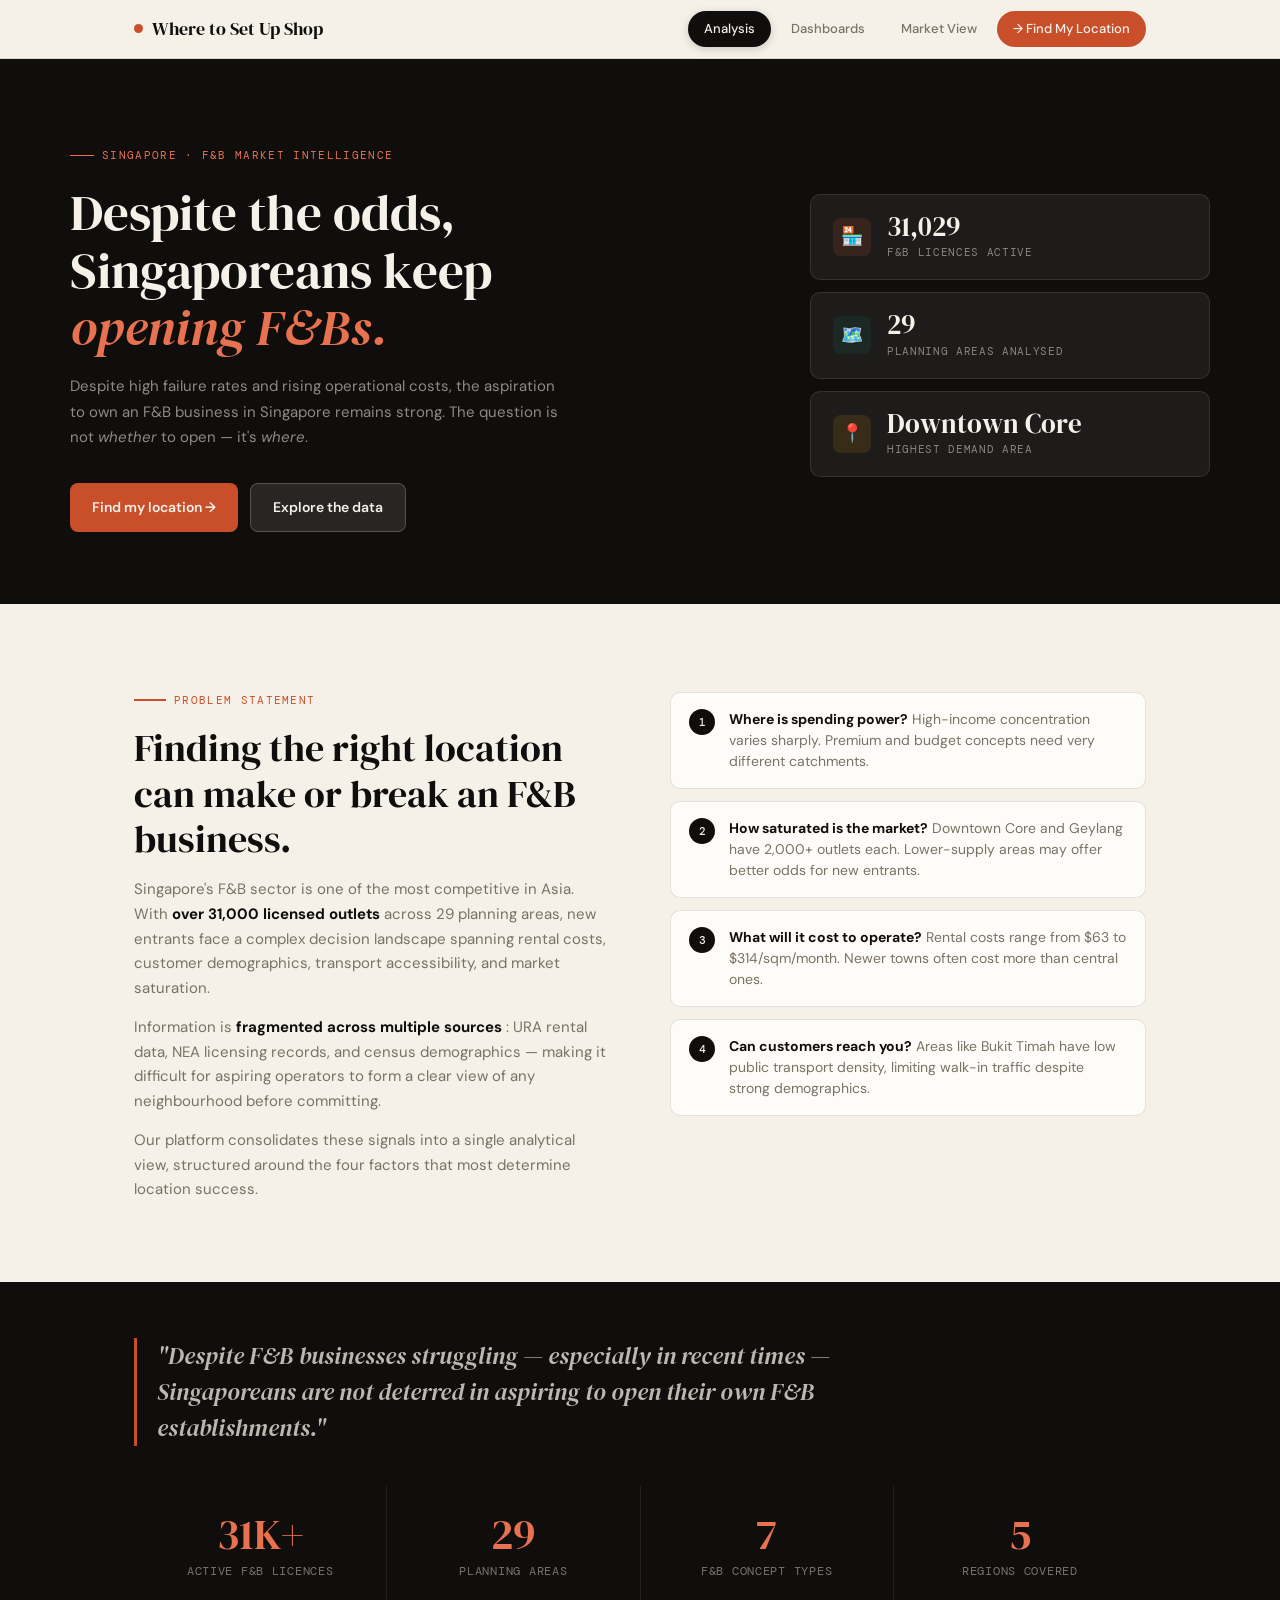
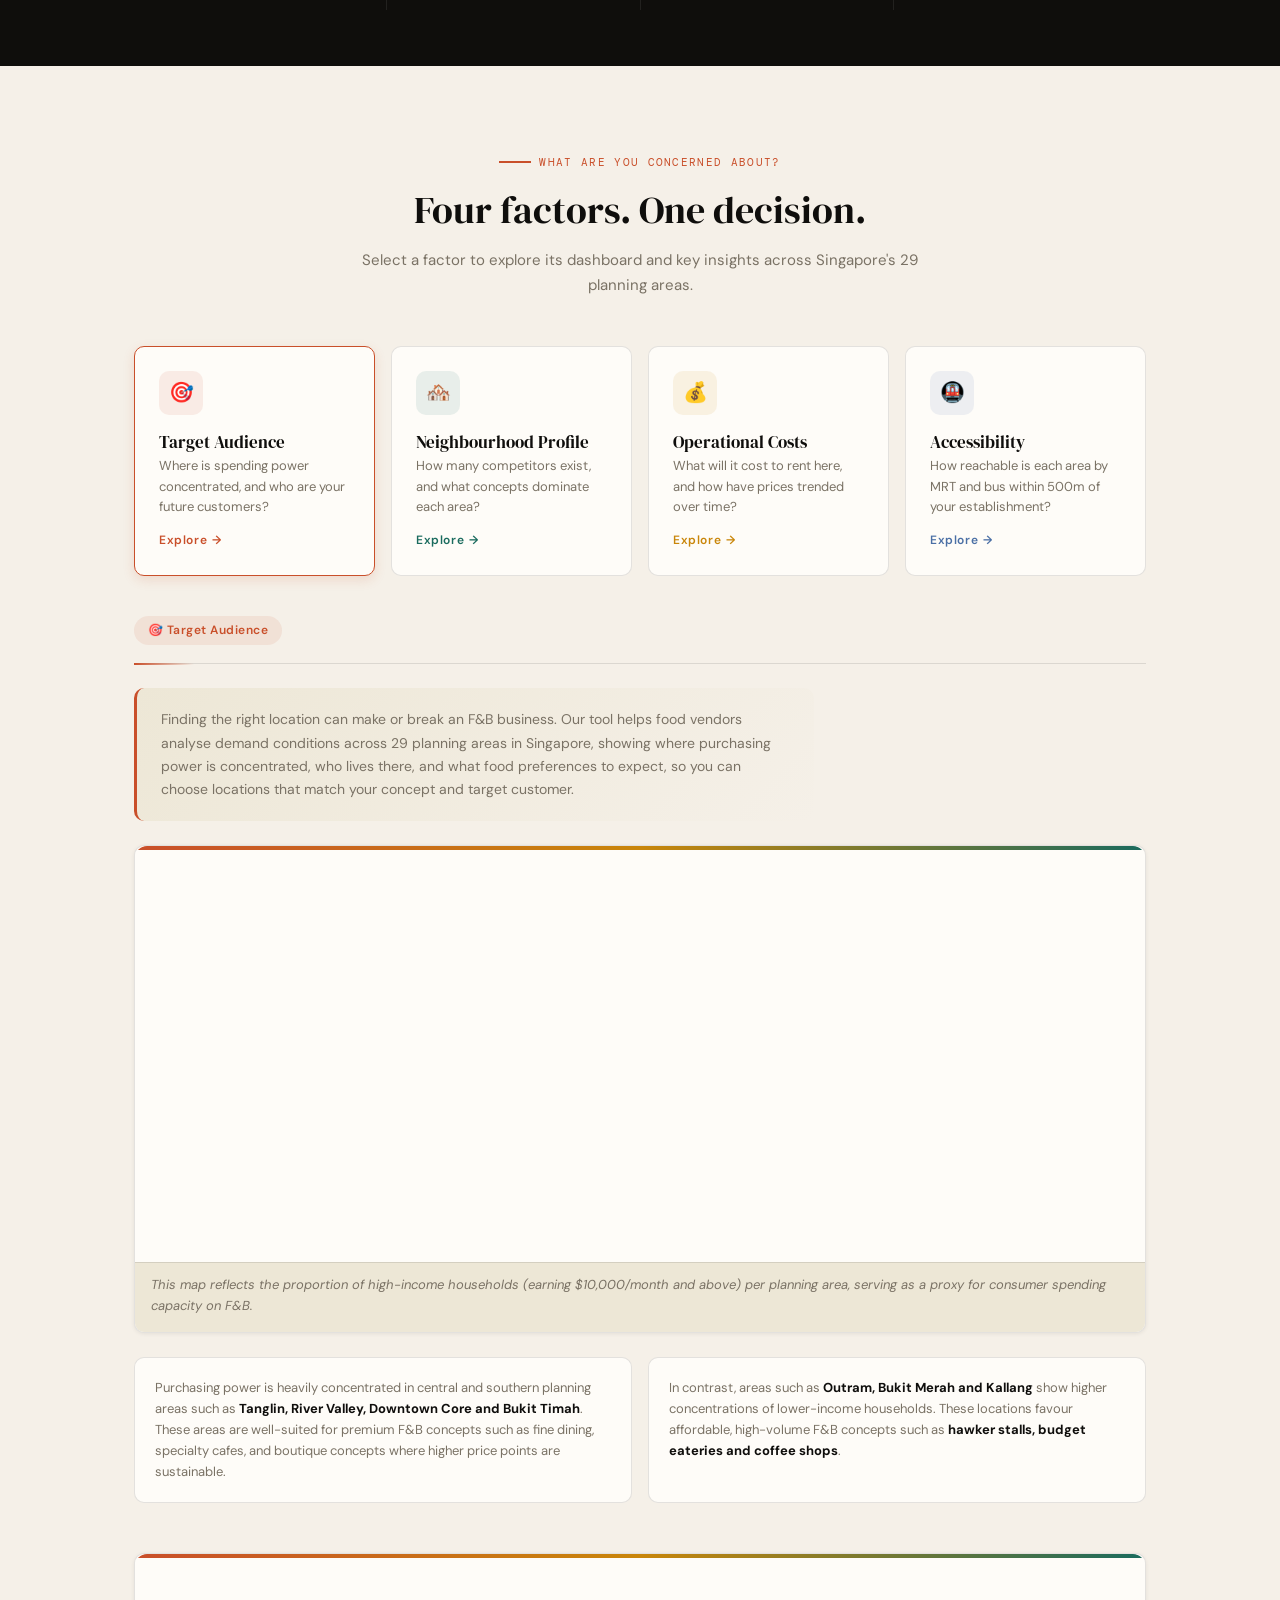
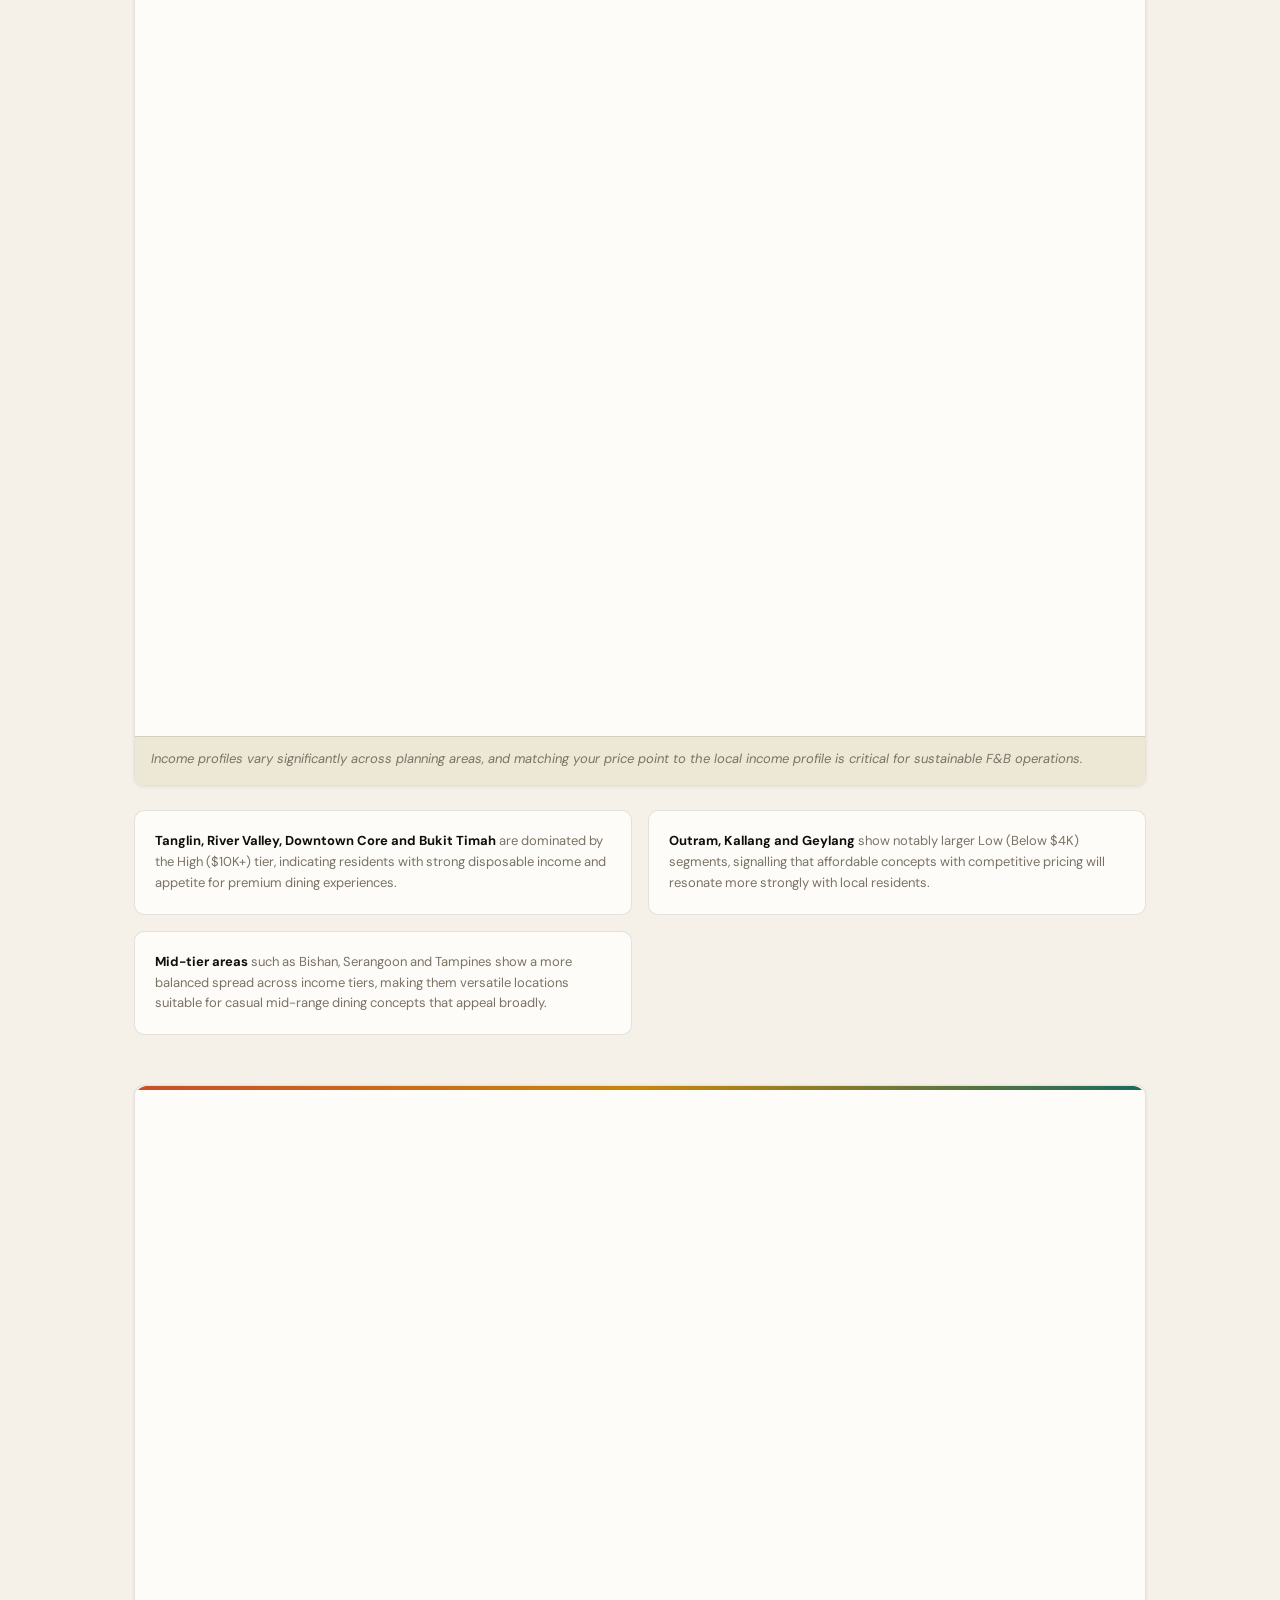
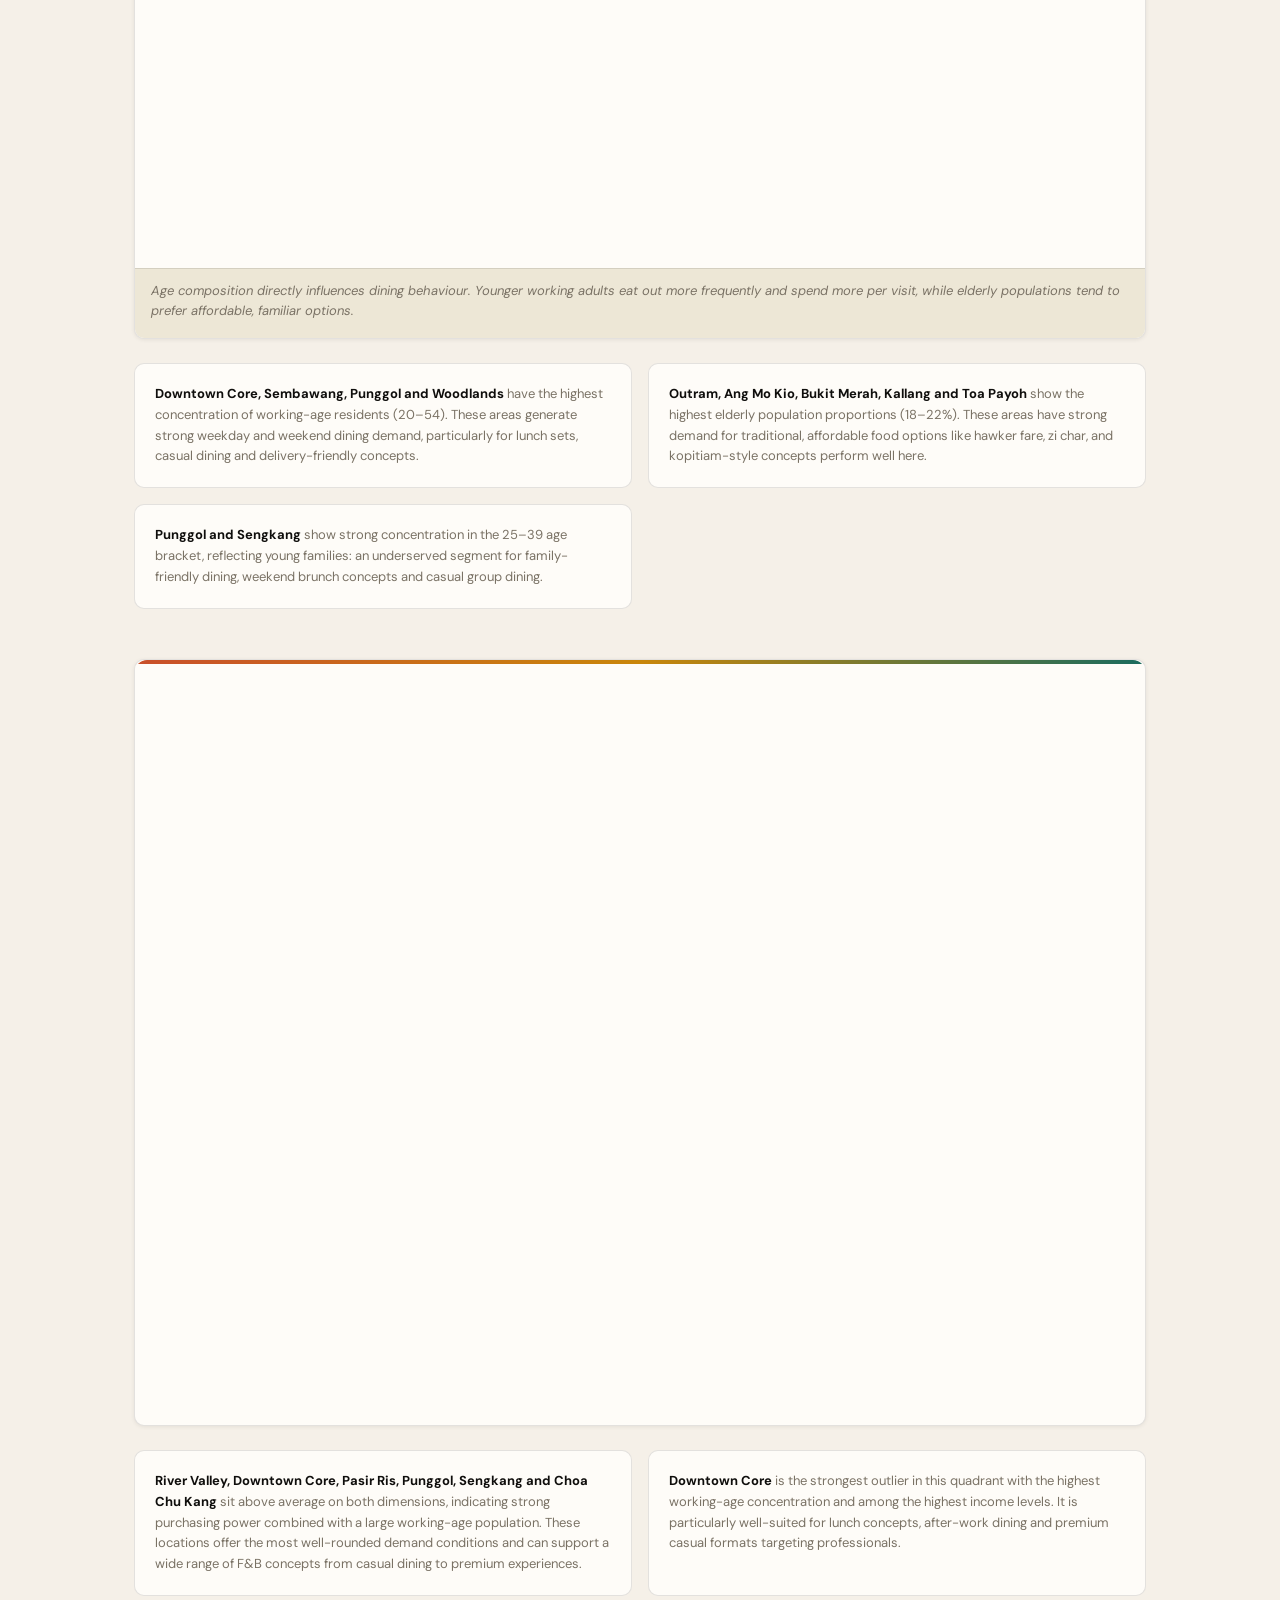
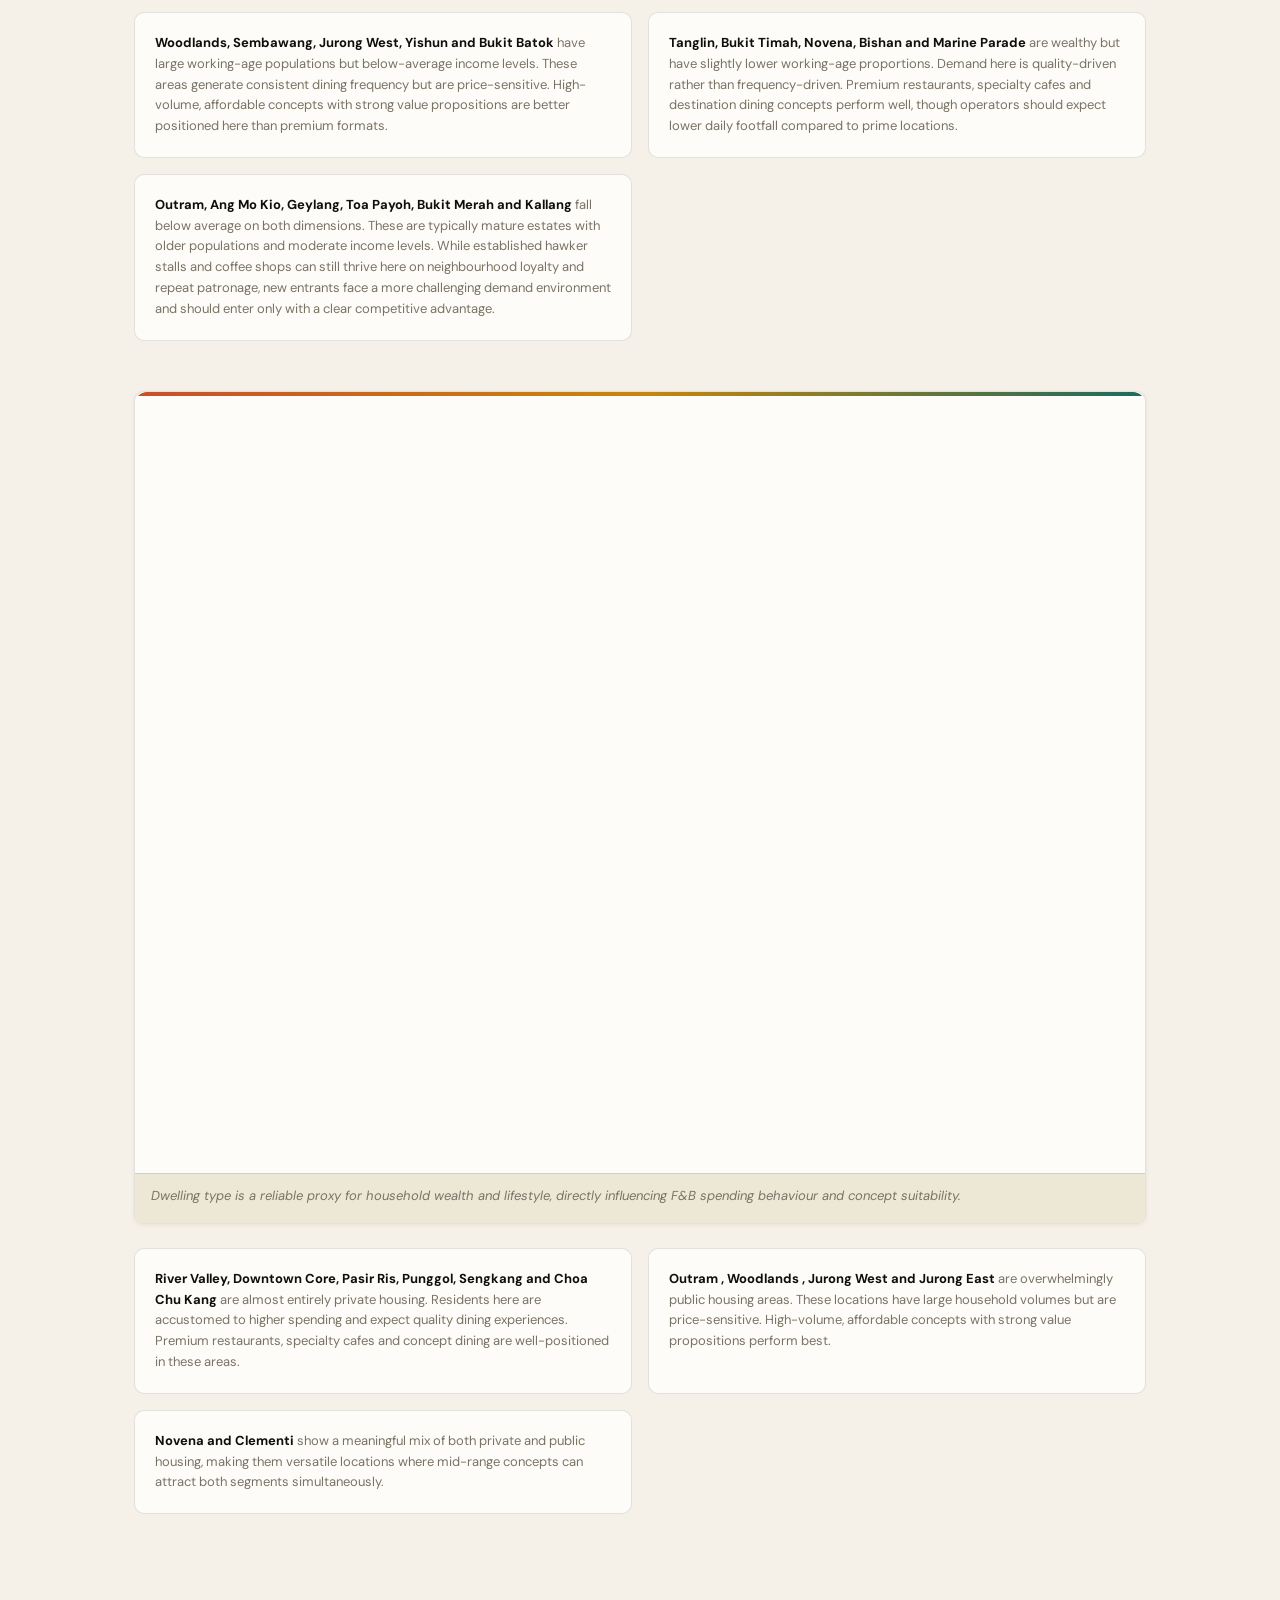
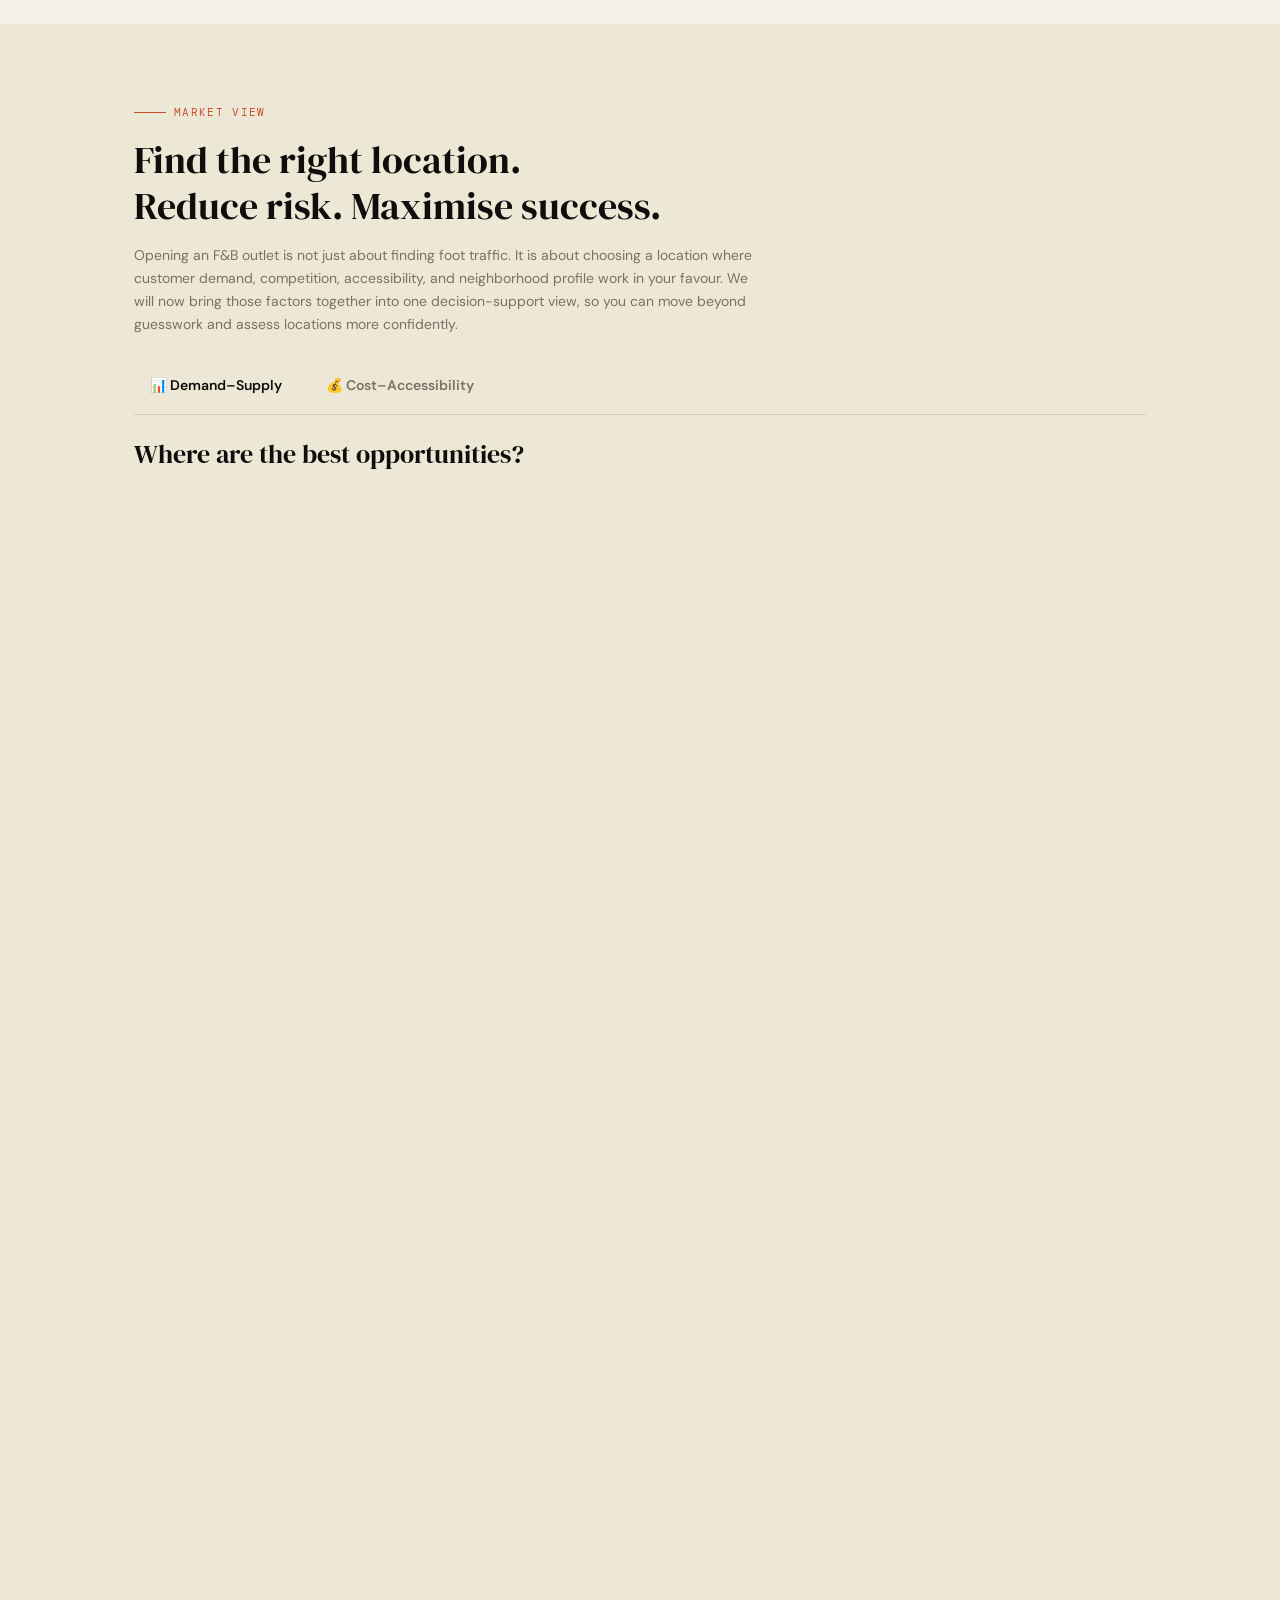
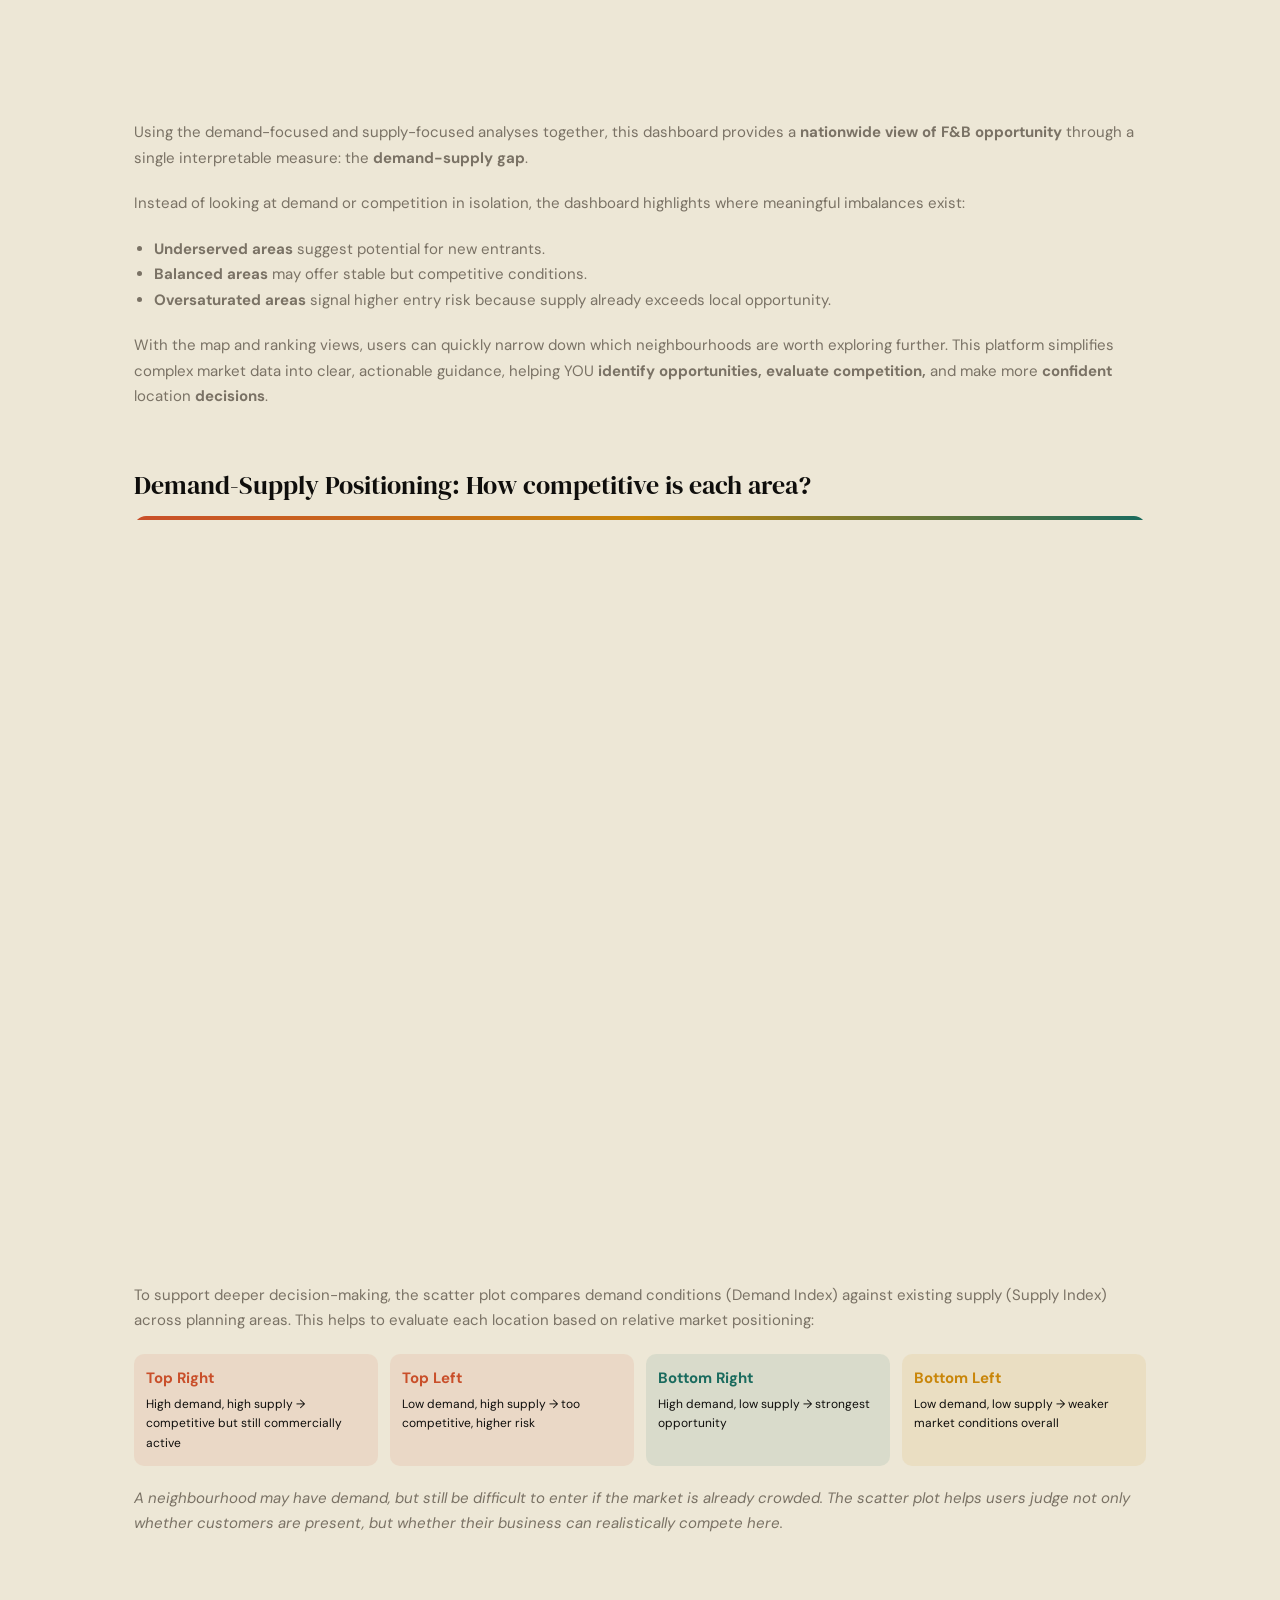
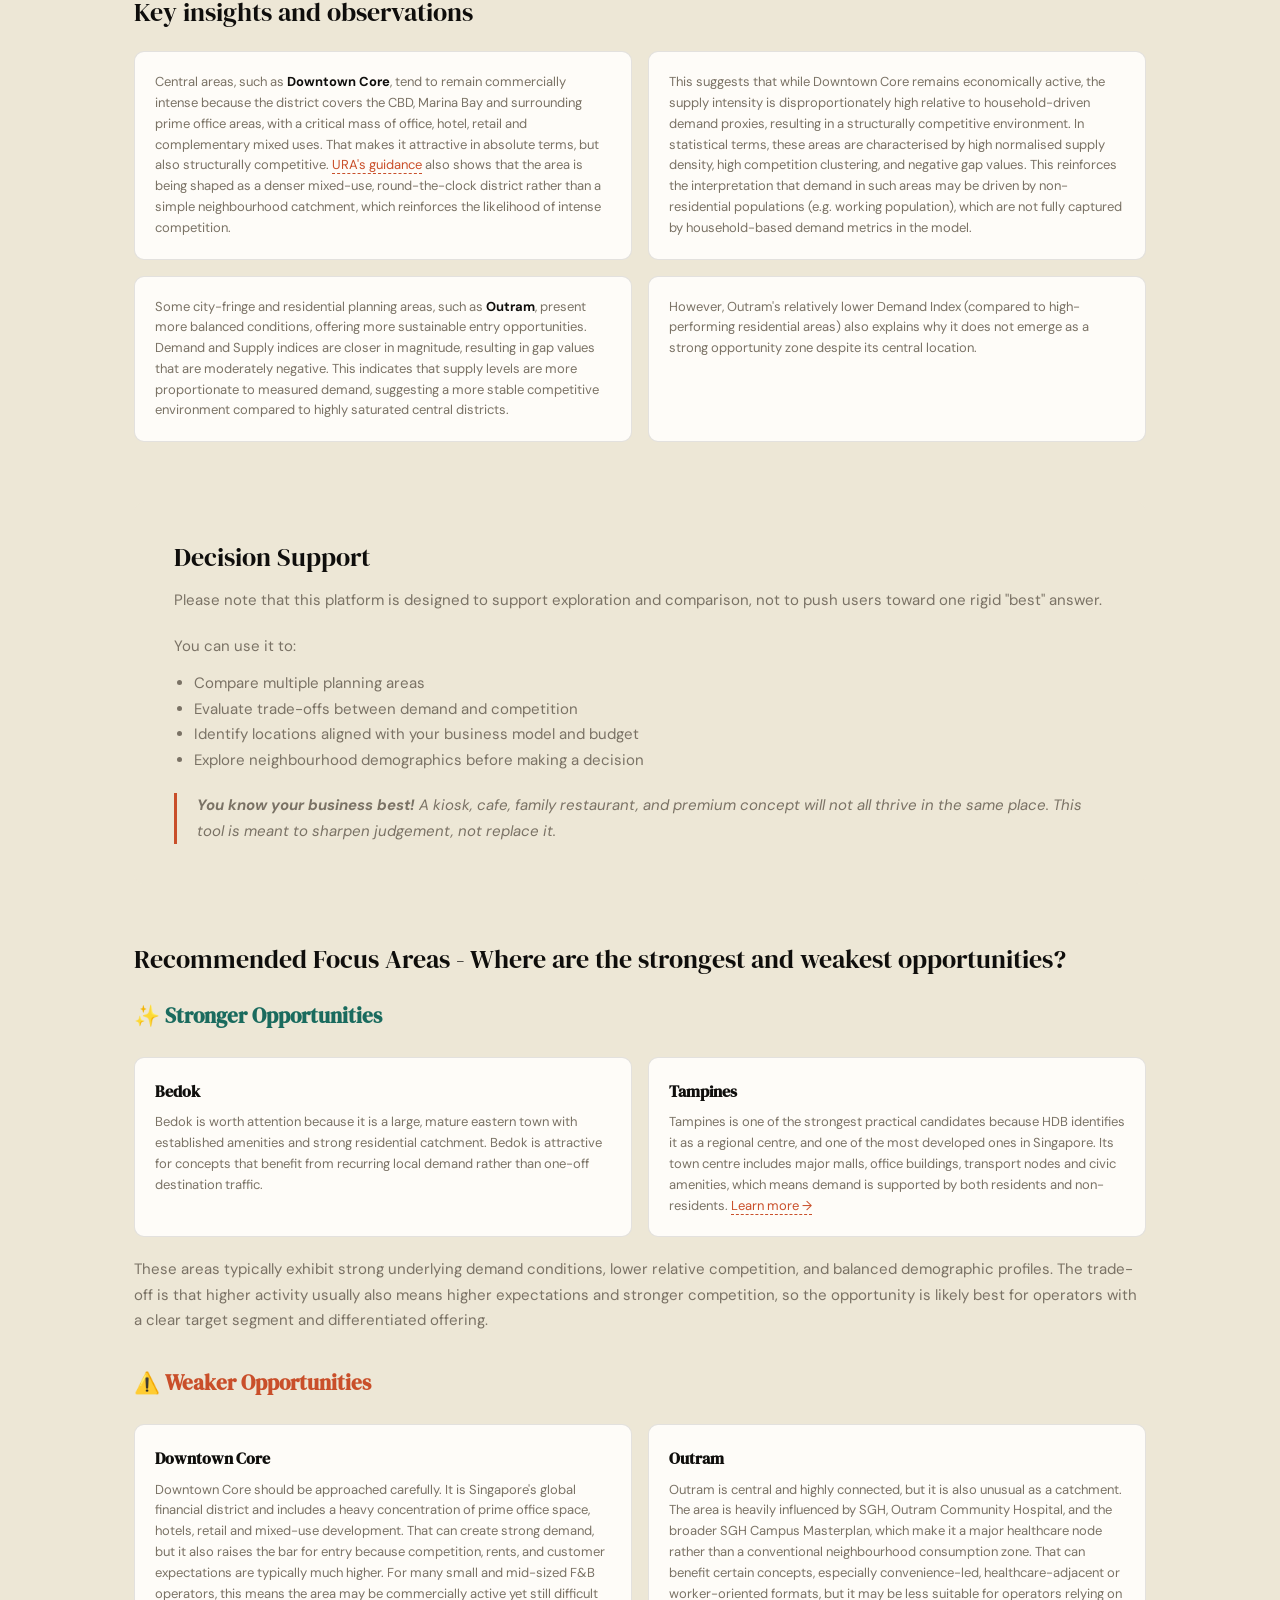
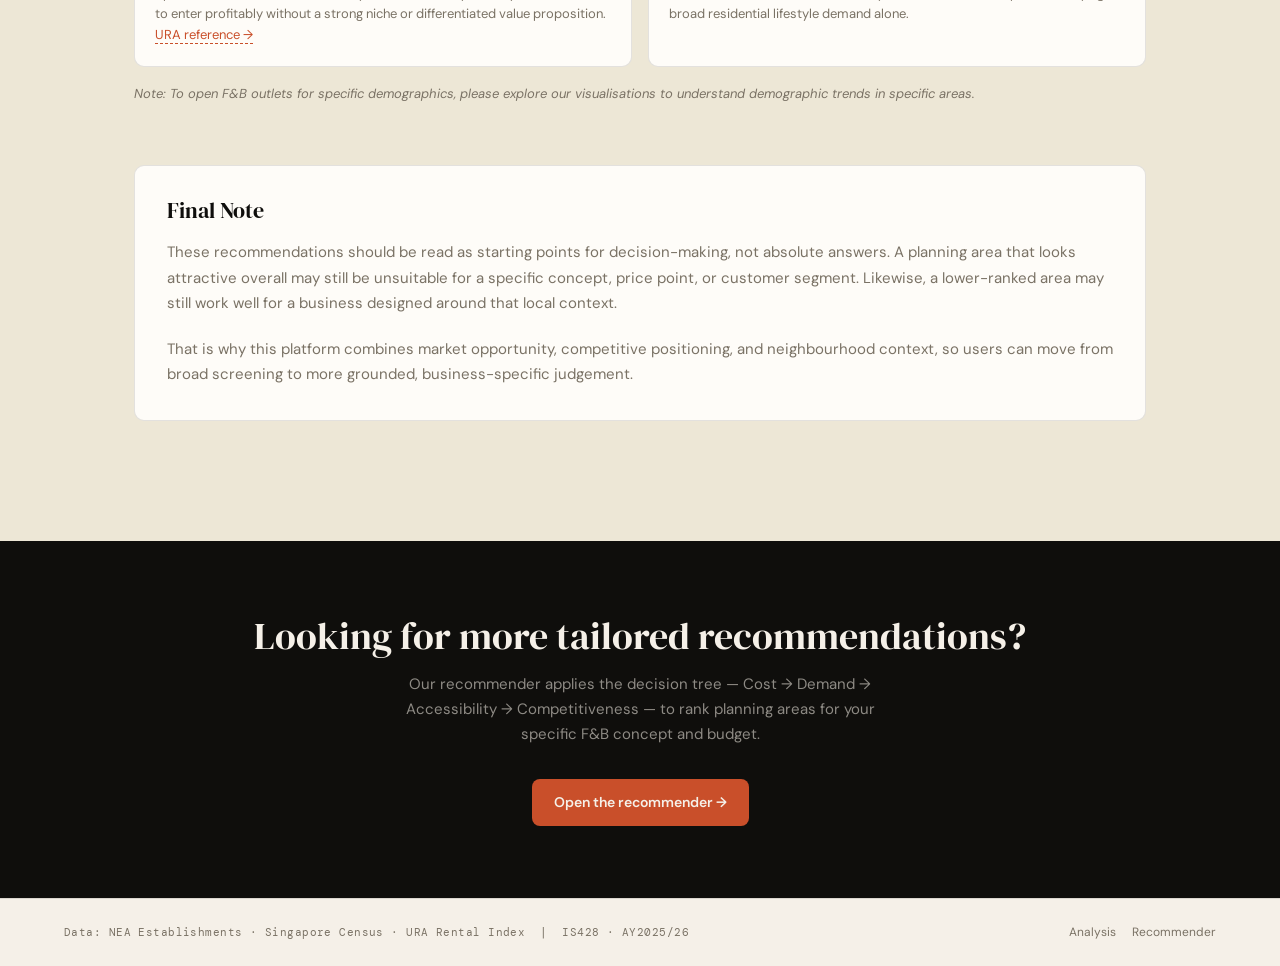
==== commit 0af3d0eb: "Adjusted wording" ====
--- a/templates/index.html
+++ b/templates/index.html
@@ -98,7 +98,7 @@
       </div>
       <div class="factor-card fc-supply" onclick="showPanel('supply',this)">
         <div class="factor-icon">🏘️</div>
-        <div><h3>Neighbourhood Demographics</h3><p>How many competitors exist, and what concepts dominate each area?</p></div>
+        <div><h3>Neighbourhood Profile</h3><p>How many competitors exist, and what concepts dominate each area?</p></div>
         <div class="factor-arrow">Explore <span>→</span></div>
       </div>
       <div class="factor-card fc-cost" onclick="showPanel('cost',this)">
@@ -327,7 +327,7 @@
     <!-- SUPPLY PANEL -->
     <div class="dash-panel" id="panel-supply">
       <div class="panel-header">
-        <span class="panel-badge" style="background:var(--teal-dim);color:var(--teal)">🏘️ Neighbourhood Demographics</span>
+        <span class="panel-badge" style="background:var(--teal-dim);color:var(--teal)">🏘️ Neighbourhood Profile</span>
         <div class="panel-header-decoration"></div>
       </div>
       <p class="panel-desc">Finding the right location can make or break an F&B business. Our tool helps food vendors analyse supply trends across 29 planning areas in Singapore, showing where competition is concentrated and where opportunities exist based on your F&B type, so you can choose locations with higher potential. Demand is equally important, and our tool helps you identify areas with stronger spending power and more working adults who are likely to dine out.</p>
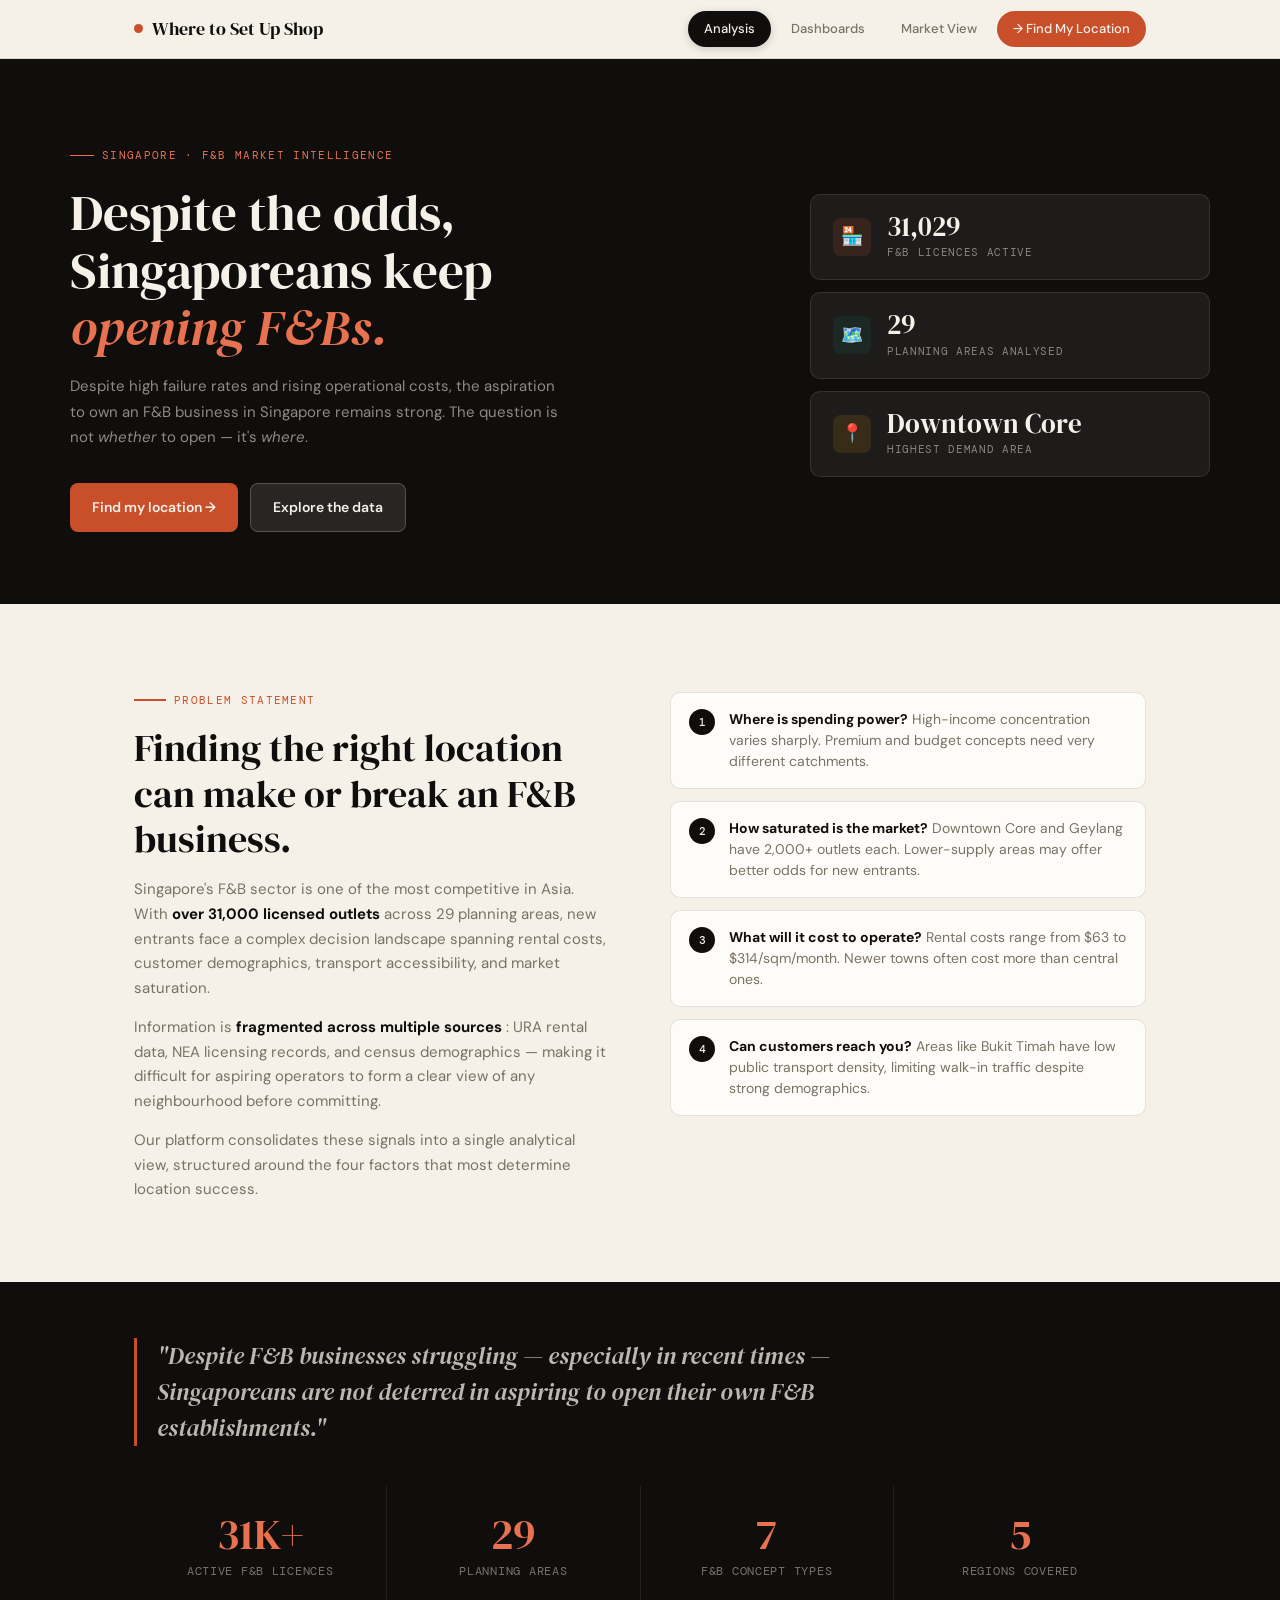
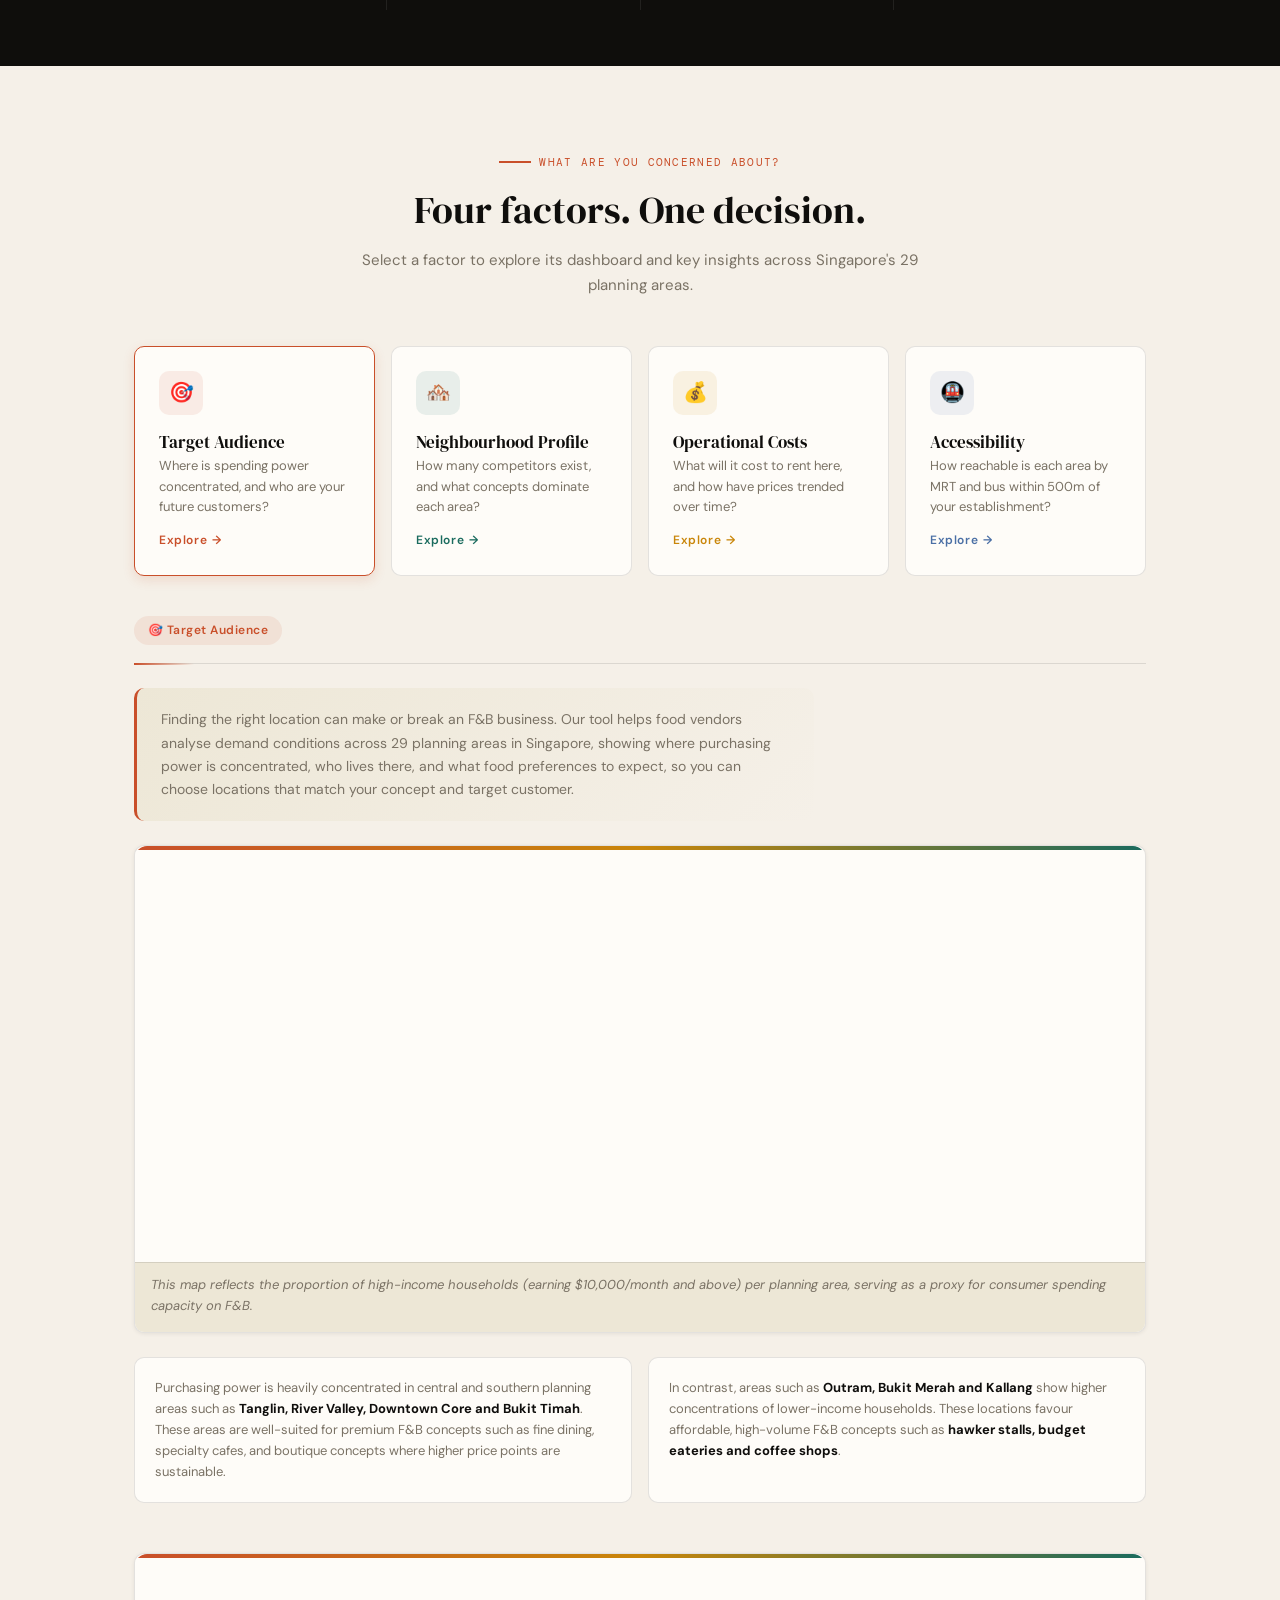
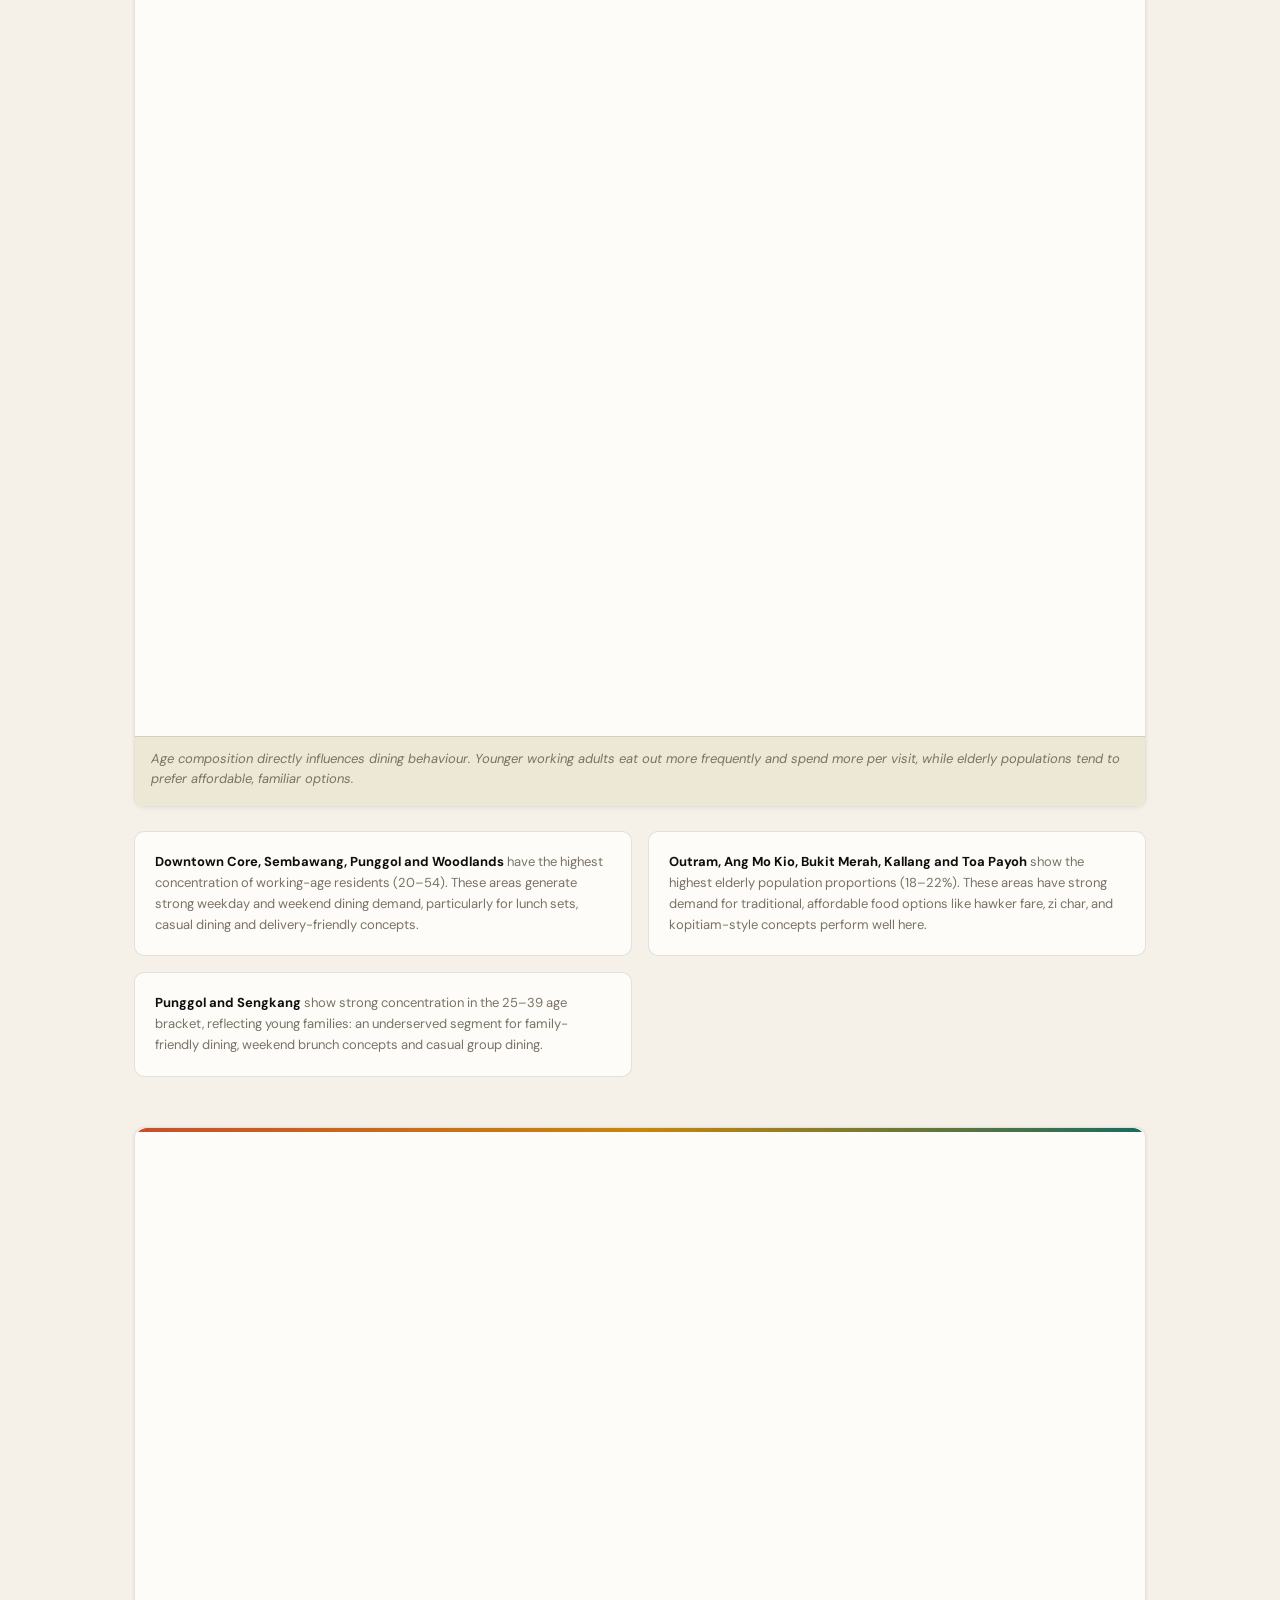
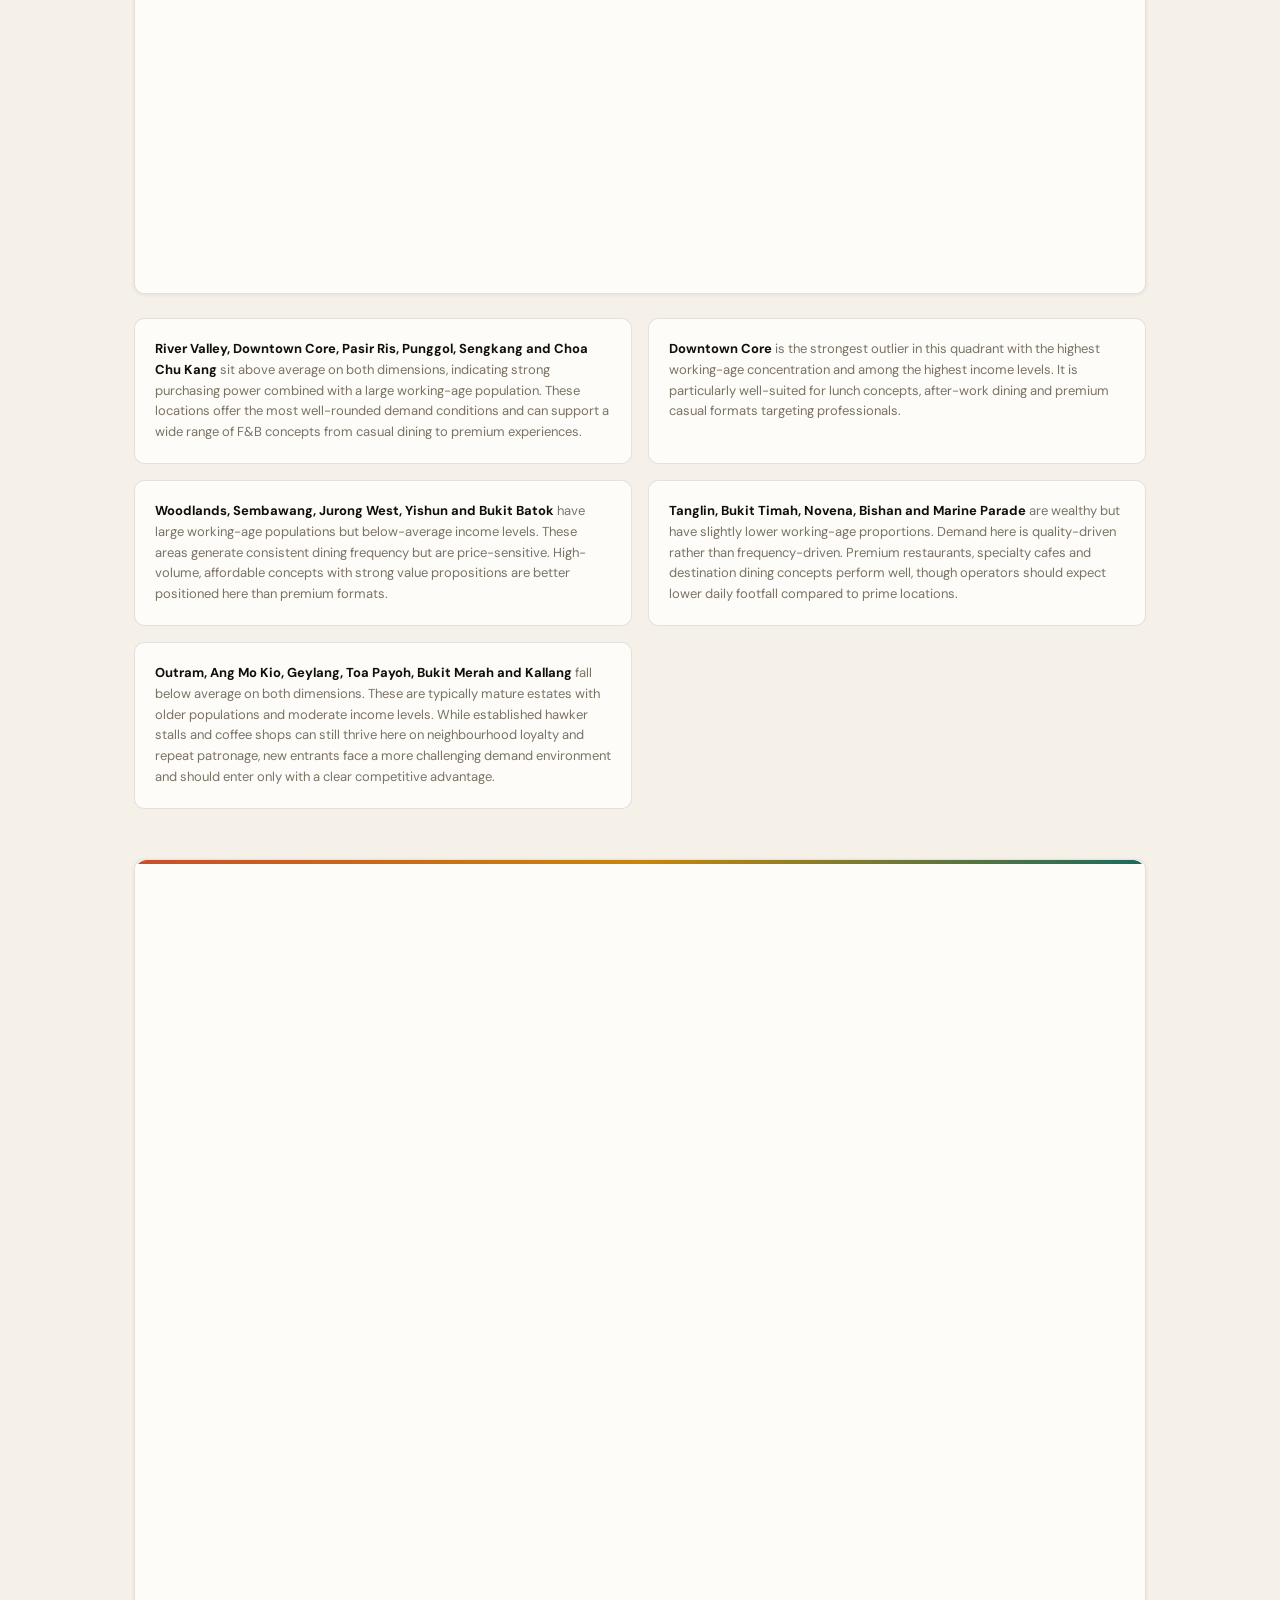
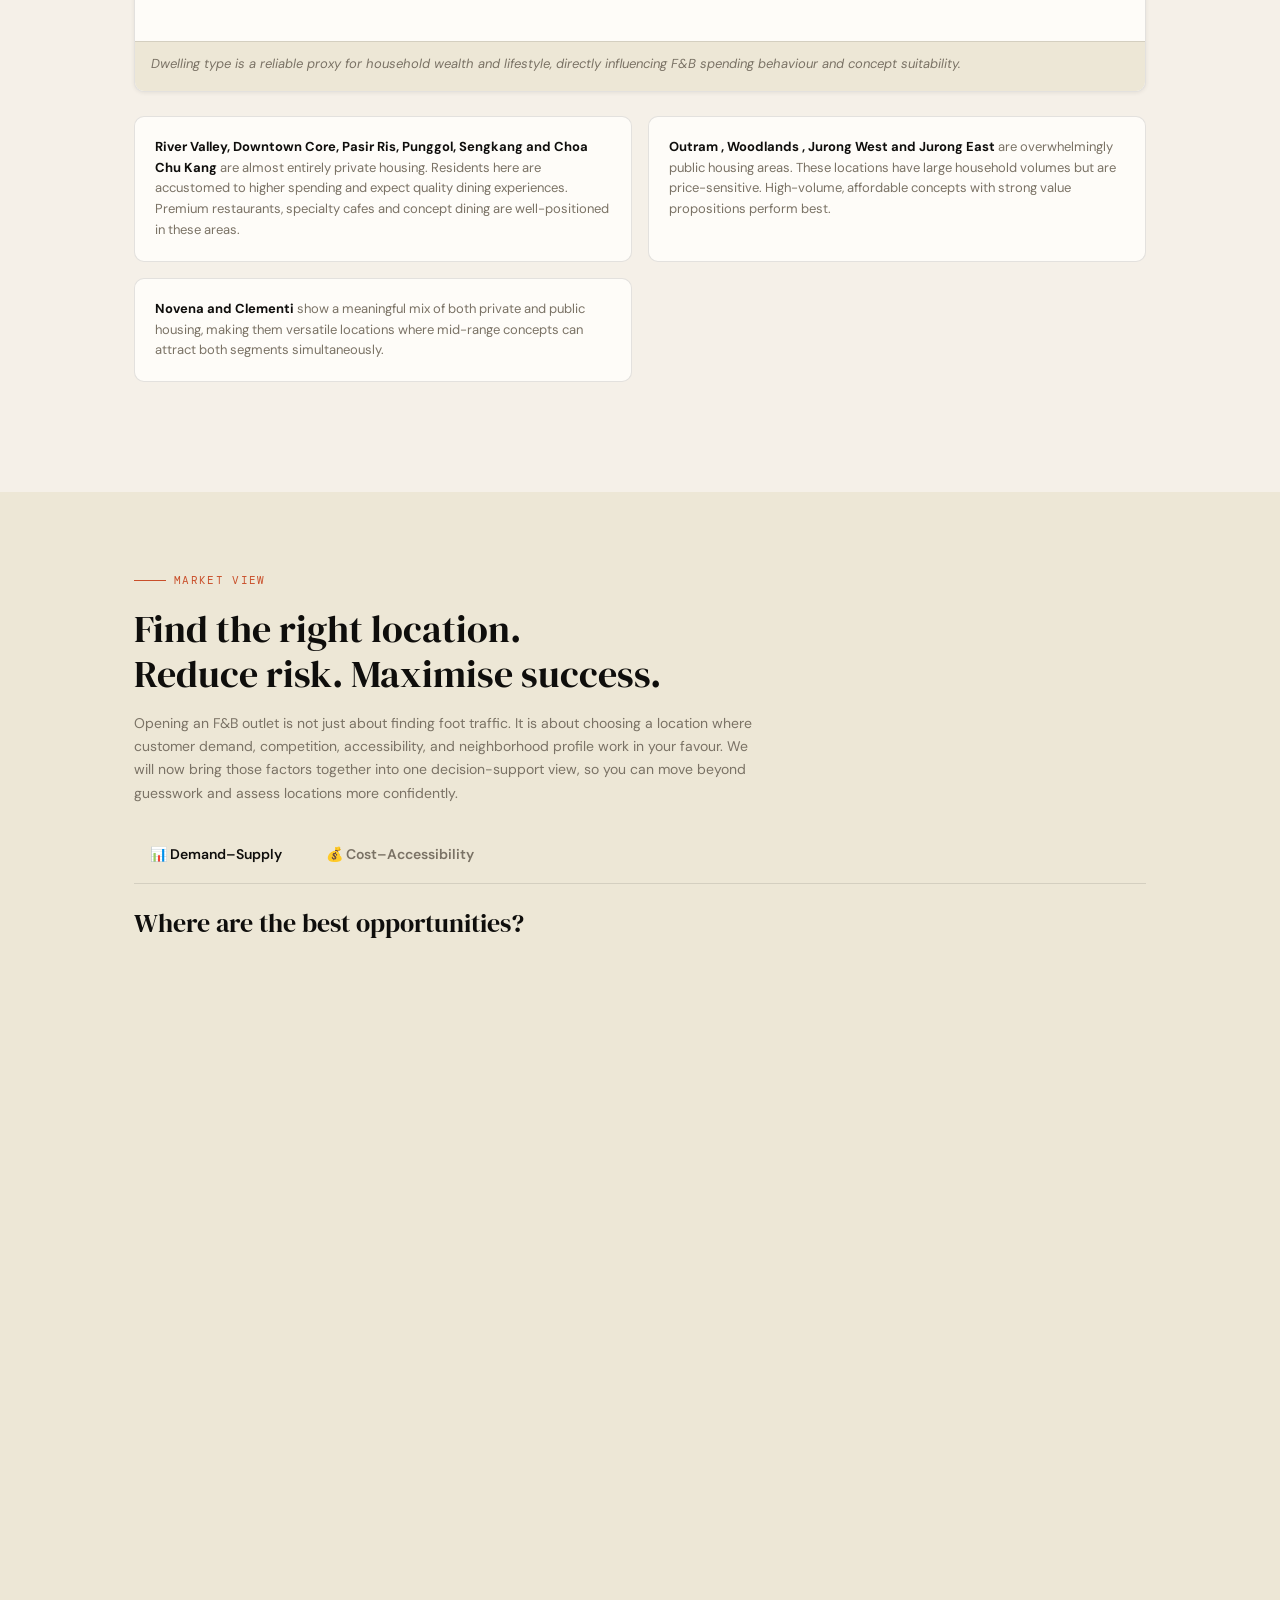
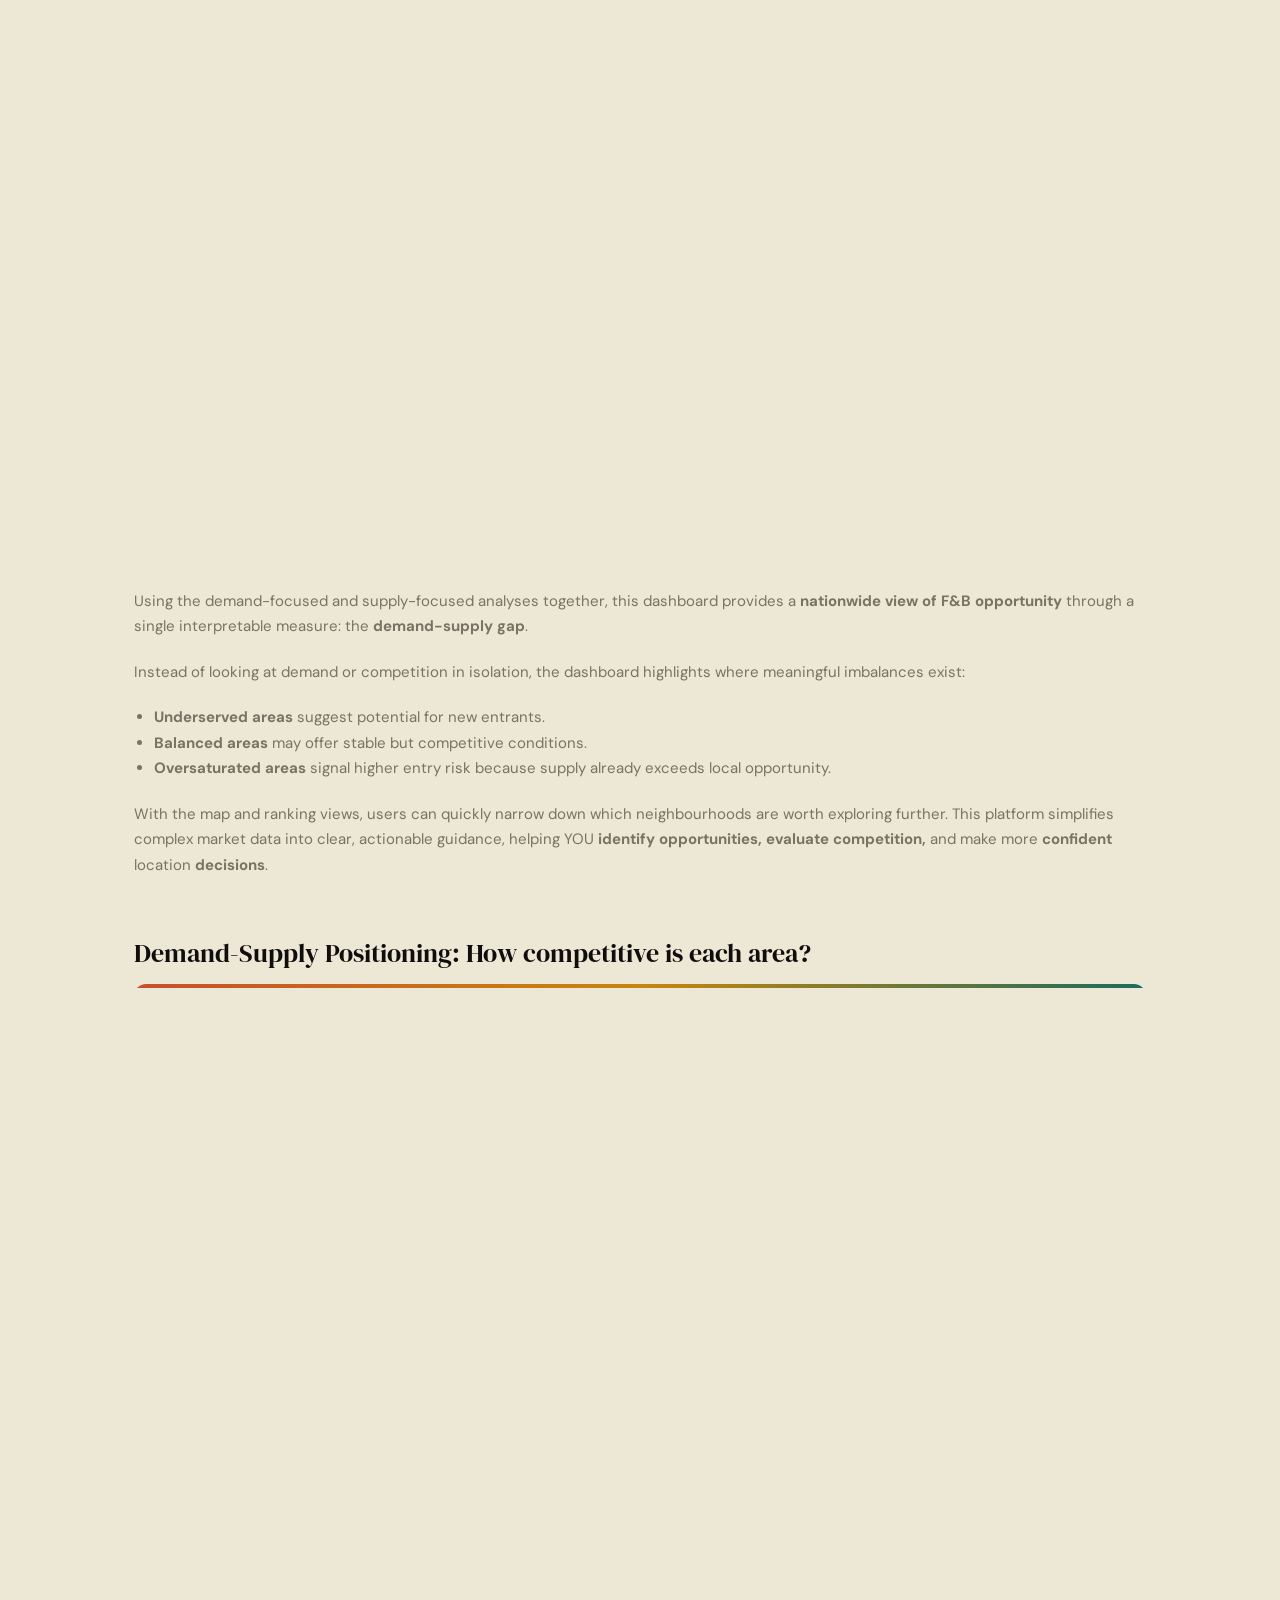
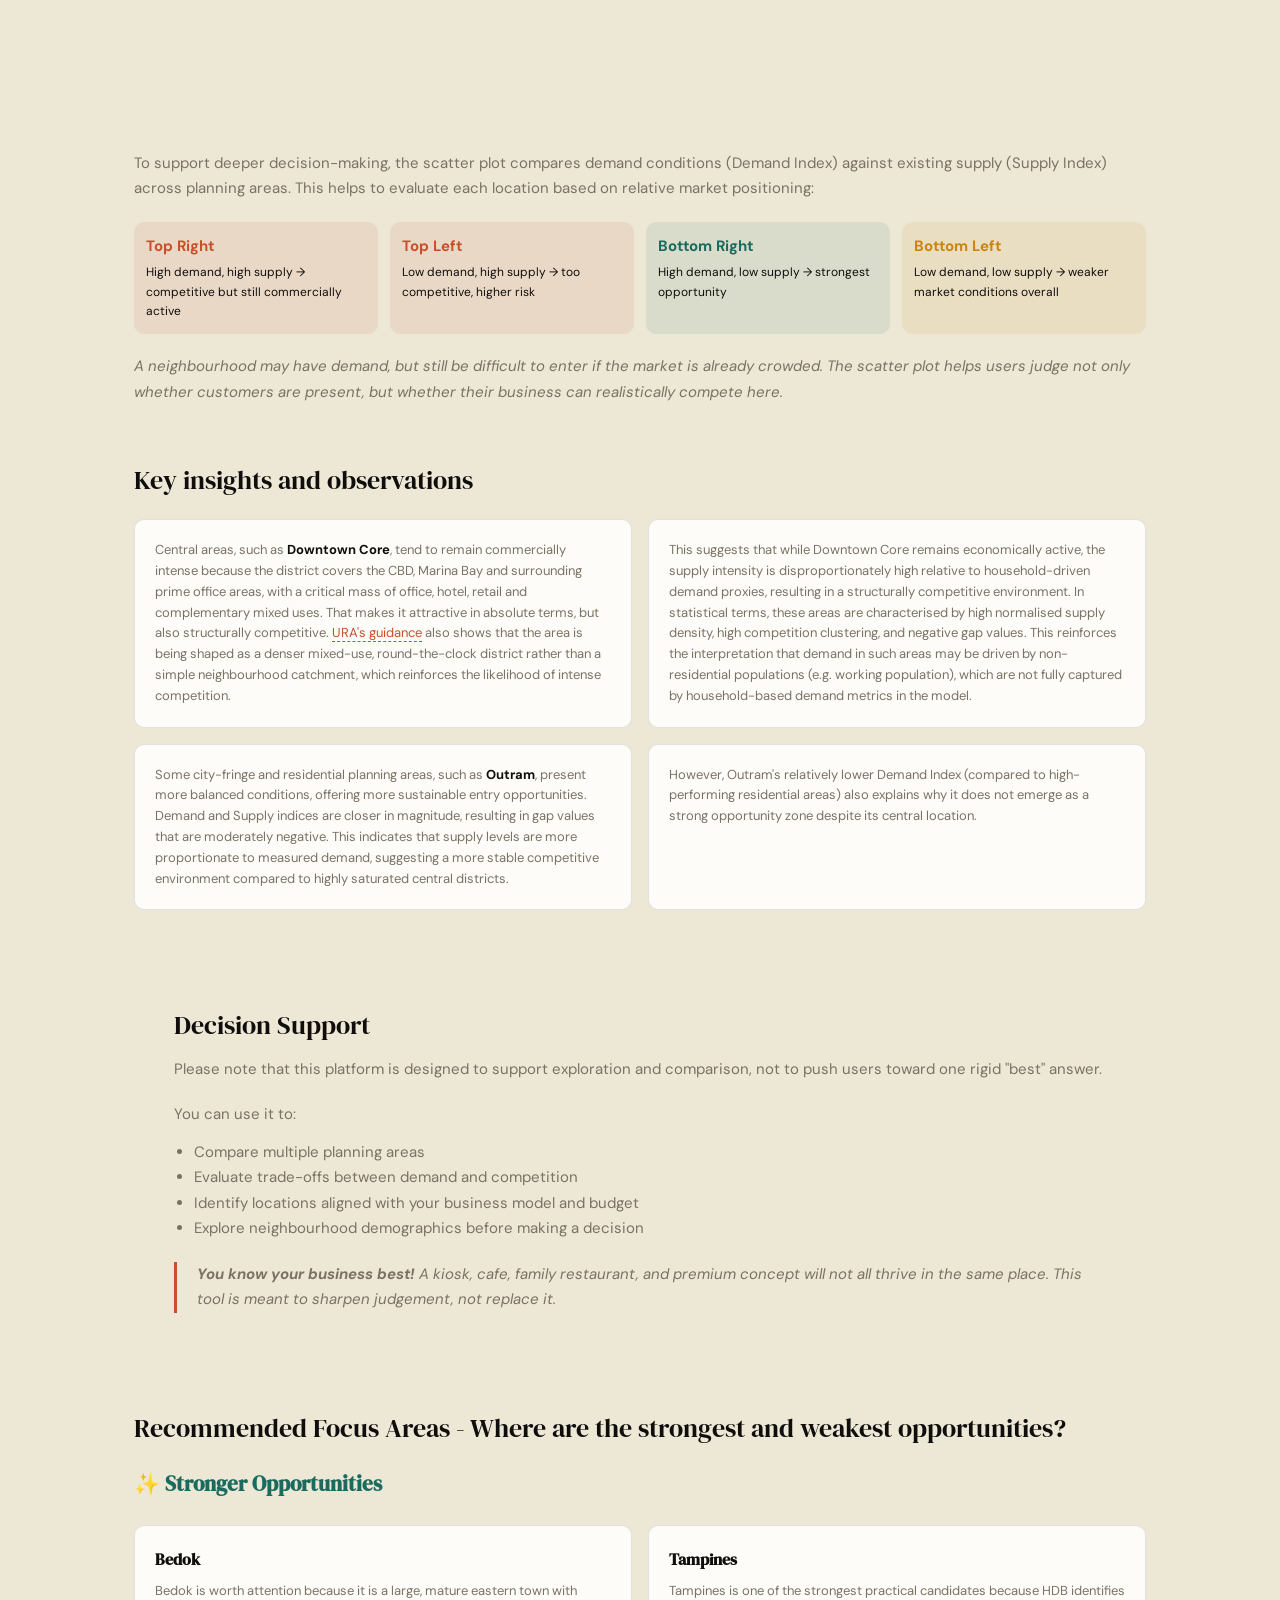
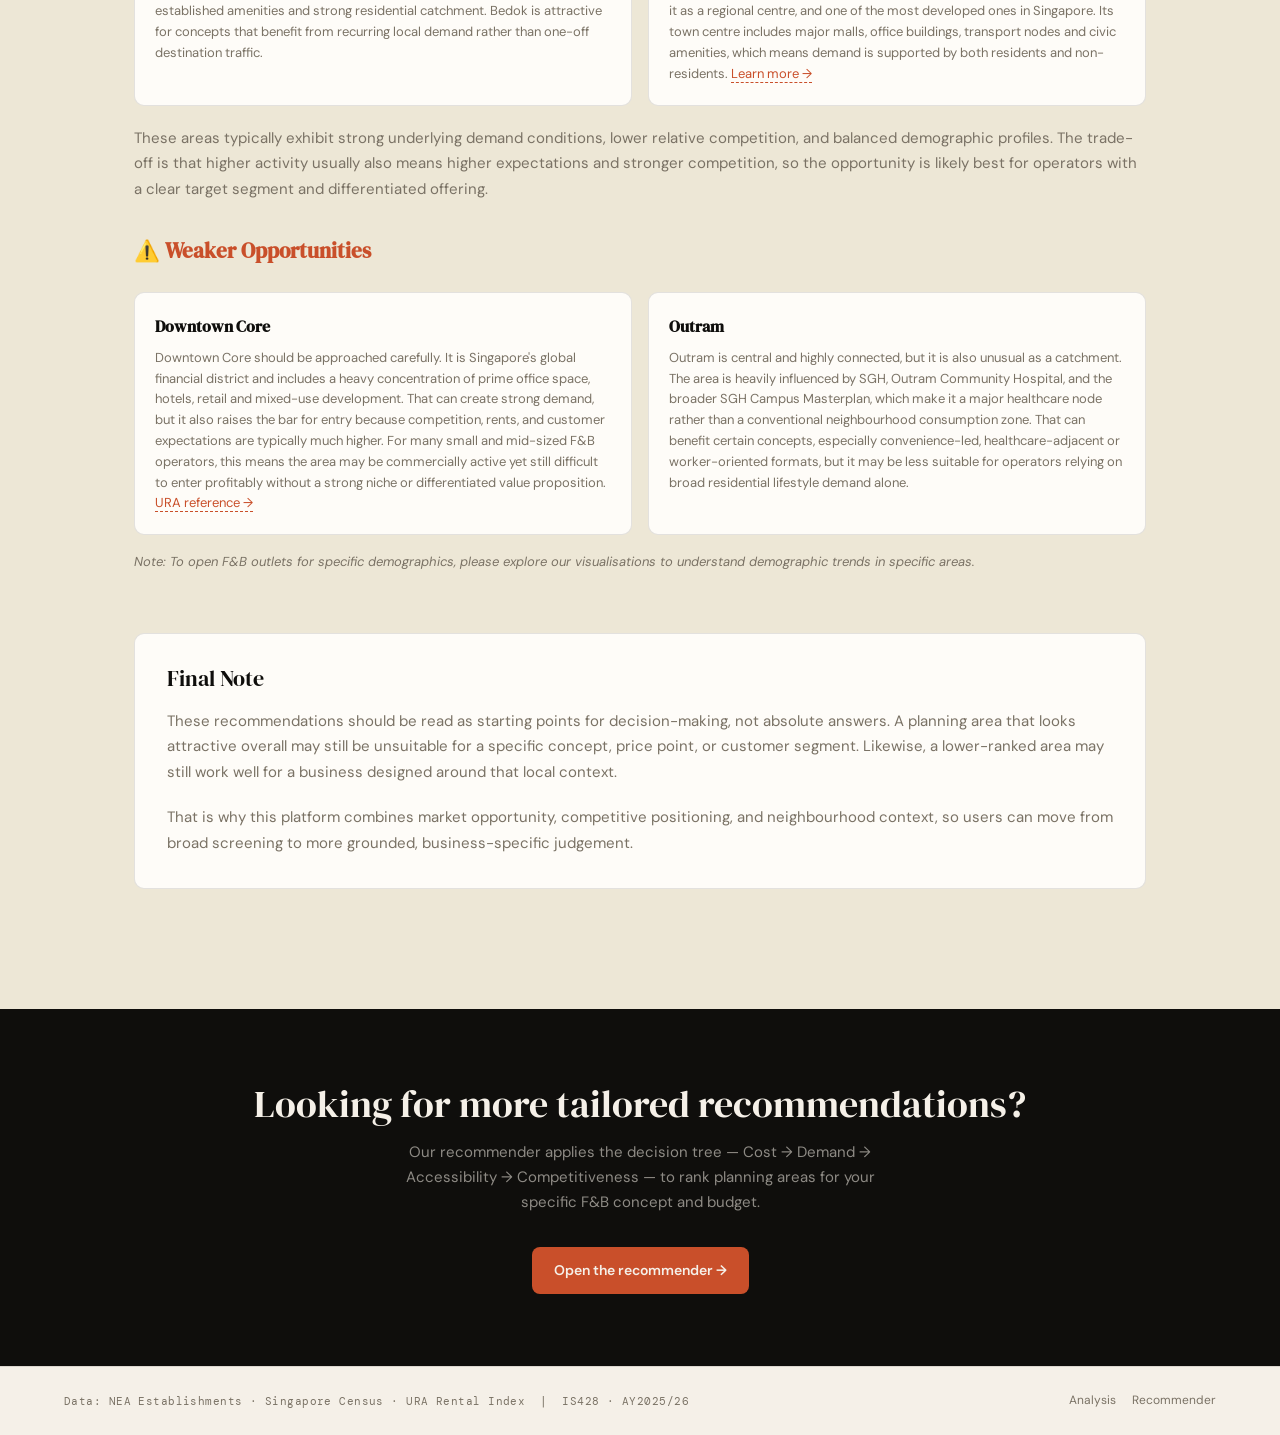
==== commit 551cc479: "Replaced sheet" ====
--- a/templates/index.html
+++ b/templates/index.html
@@ -123,20 +123,20 @@
       
       <div class="viz-card">
         <div class="tableau-embed tableau-live" style="margin-bottom:0">
-          <div class='tableauPlaceholder' id='viz1775277512451' style='position: relative'>
+          <div class='tableauPlaceholder' id='viz1775401068904' style='position: relative'>
             <noscript>
               <a href='#'>
-                <img alt='Purchasing Power Distribution ' src='https:&#47;&#47;public.tableau.com&#47;static&#47;images&#47;Pu&#47;PurchasingPowerDistribution&#47;PurchasingPowerDistribution&#47;1_rss.png' style='border: none' />
+                <img alt='Distribution of High Income Households ' src='https:&#47;&#47;public.tableau.com&#47;static&#47;images&#47;Di&#47;DistributionofHighIncomeHouseholds&#47;DistributionofHighIncomeHouseholds&#47;1_rss.png' style='border: none' />
               </a>
             </noscript>
-            <object class='tableauViz'  style='display:none;'>
-              <param name='host_url' value='https%3A%2F%2Fpublic.tableau.com%2F' /> 
-              <param name='embed_code_version' value='3' /> 
+            <object class='tableauViz' style='display:none;'>
+              <param name='host_url' value='https%3A%2F%2Fpublic.tableau.com%2F' />
+              <param name='embed_code_version' value='3' />
               <param name='site_root' value='' />
-              <param name='name' value='PurchasingPowerDistribution&#47;PurchasingPowerDistribution' />
+              <param name='name' value='DistributionofHighIncomeHouseholds&#47;DistributionofHighIncomeHouseholds' />
               <param name='tabs' value='no' />
               <param name='toolbar' value='yes' />
-              <param name='static_image' value='https:&#47;&#47;public.tableau.com&#47;static&#47;images&#47;Pu&#47;PurchasingPowerDistribution&#47;PurchasingPowerDistribution&#47;1.png' /> 
+              <param name='static_image' value='https:&#47;&#47;public.tableau.com&#47;static&#47;images&#47;Di&#47;DistributionofHighIncomeHouseholds&#47;DistributionofHighIncomeHouseholds&#47;1.png' />
               <param name='animate_transition' value='yes' />
               <param name='display_static_image' value='yes' />
               <param name='display_spinner' value='yes' />
@@ -155,46 +155,6 @@
         </div>
         <div class="insight-card">
             <p>In contrast, areas such as <strong>Outram, Bukit Merah and Kallang</strong> show higher concentrations of lower-income households. These locations favour affordable, high-volume F&B concepts such as <strong>hawker stalls, budget eateries and coffee shops</strong>.</p>
-        </div>
-      </div>
-
-      <div class="viz-card">
-        <div class="tableau-embed tableau-live" style="margin-bottom:0">
-          <div class='tableauPlaceholder' id='viz1775277538059' style='position: relative'>
-            <noscript>
-              <a href='#'>
-                <img alt='Income Distribution ' src='https:&#47;&#47;public.tableau.com&#47;static&#47;images&#47;In&#47;IncomeDistribution_17752367749810&#47;IncomeDistribution&#47;1_rss.png' style='border: none' />
-              </a>
-            </noscript>
-            <object class='tableauViz'  style='display:none;'>
-              <param name='host_url' value='https%3A%2F%2Fpublic.tableau.com%2F' /> 
-              <param name='embed_code_version' value='3' /> 
-              <param name='site_root' value='' />
-              <param name='name' value='IncomeDistribution_17752367749810&#47;IncomeDistribution' />
-              <param name='tabs' value='no' />
-              <param name='toolbar' value='yes' />
-              <param name='static_image' value='https:&#47;&#47;public.tableau.com&#47;static&#47;images&#47;In&#47;IncomeDistribution_17752367749810&#47;IncomeDistribution&#47;1.png' /> 
-              <param name='animate_transition' value='yes' />
-              <param name='display_static_image' value='yes' />
-              <param name='display_spinner' value='yes' />
-              <param name='display_overlay' value='yes' />
-              <param name='display_count' value='yes' />
-              <param name='language' value='en-GB' />
-              <param name='filter' value='publish=yes' />
-            </object>
-          </div>
-        </div>
-        <p class="embed-caption">Income profiles vary significantly across planning areas, and matching your price point to the local income profile is critical for sustainable F&B operations.</p>
-      </div>
-      <div class="insight-grid" style="margin-bottom:50px">
-        <div class="insight-card">
-            <p><strong>Tanglin, River Valley, Downtown Core and Bukit Timah</strong> are dominated by the High ($10K+) tier, indicating residents with strong disposable income and appetite for premium dining experiences.</p>
-        </div>
-        <div class="insight-card">
-            <p><strong>Outram, Kallang and Geylang</strong> show notably larger Low (Below $4K) segments, signalling that affordable concepts with competitive pricing will resonate more strongly with local residents.</p>
-        </div>
-        <div class="insight-card">
-            <p><strong>Mid-tier areas</strong> such as Bishan, Serangoon and Tampines show a more balanced spread across income tiers, making them versatile locations suitable for casual mid-range dining concepts that appeal broadly.</p>
         </div>
       </div>
 
@@ -327,7 +287,7 @@
     <!-- SUPPLY PANEL -->
     <div class="dash-panel" id="panel-supply">
       <div class="panel-header">
-        <span class="panel-badge" style="background:var(--teal-dim);color:var(--teal)">🏘️ Neighbourhood Profile</span>
+        <span class="panel-badge" style="background:var(--teal-dim);color:var(--teal)">🏘️ Neighbourhood Demographics</span>
         <div class="panel-header-decoration"></div>
       </div>
       <p class="panel-desc">Finding the right location can make or break an F&B business. Our tool helps food vendors analyse supply trends across 29 planning areas in Singapore, showing where competition is concentrated and where opportunities exist based on your F&B type, so you can choose locations with higher potential. Demand is equally important, and our tool helps you identify areas with stronger spending power and more working adults who are likely to dine out.</p>
@@ -360,12 +320,11 @@
           </div>
         </div>
         <p class="embed-caption">F&B concentration varies significantly by type across planning areas. Different locations favour different concepts rather than a one-size-fits-all strategy. <br> <strong>Note:</strong> Color intensity is normalized within each F&B type to highlight relative concentration across planning areas. Lighter cells may indicate lower supply or potential classification limitations.</p>
-        <p class="embed-note">Note: Color intensity is normalized within each F&B type to highlight relative concentration across planning areas. Lighter cells may indicate lower supply or potential classification limitations.</p>
       </div>
       <div class="insight-grid" style="margin-bottom:50px">
         <div class="insight-card">
           <h4>Preference for Diversity and High Traffic: </h4>
-          <p>Areas such as <strong>Downtown Core and Geylang</strong> show strong concentration across <strong>multiple F&B types</strong>, indicating <strong>high diversity</strong>. These are central business districts, where mixed-use developments and concentrated commercial activity create environments that support a wide range of food and beverage options <a href="https://www.linkedin.com/pulse/singapore-cbd-food-beverages-market-risk-size-supply-chain-fubzf/" target="_blank" style="color: var(--rust); text-decoration: none; border-bottom: 1px dashed;">(URA, 2025)</a>. While these locations can accommodate many concepts, do note competition is also broad and intense.</p>
+          <p>Areas such as <strong>Downtown Core and Geylang</strong> show strong concentration across <strong>multiple F&B types</strong>, indicating <strong>high diversity</strong>. These are central business districts, where mixed-use developments and concentrated commercial activity create environments that support a wide range of food and beverage options. While these locations can accommodate many concepts, do note competition is also broad and intense.</p>
         </div>
 
         <div class="insight-card">
@@ -559,7 +518,7 @@
       <div style="margin-bottom: 60px;">
         <h2 style="font-family: 'DM Serif Display', serif; font-size: 1.6rem; margin-bottom: 16px;">Where are the best opportunities?</h2>
         <div style="overflow-x:auto; width:100%;">
-          <div class='tableauPlaceholder' id='viz1775278357113' style='position: relative; min-width:1400px;'>
+          <div class='tableauPlaceholder' id='viz1775278357113' style='position: relative; min-width:1000px;'>
             <noscript>
               <a href='#'>
                 <img alt='Final Dashboard ' src='https:&#47;&#47;public.tableau.com&#47;static&#47;images&#47;De&#47;DemandSupplyDashboard&#47;FinalDashboard&#47;1_rss.png' style='border: none' />
@@ -731,7 +690,7 @@
       <div style="margin-bottom: 60px;">
         <h2 style="font-family: 'DM Serif Display', serif; font-size: 1.6rem; margin-bottom: 16px;">Accessibility &amp; Rental Cost Analysis</h2>
         <div style="overflow-x:auto; width:100%; margin-bottom:24px;">
-          <div class='tableau-lazy' data-url='https://public.tableau.com/views/AccessibilityxRentalCostsAnalysis/AccessibilityxRentalCostsAnalysis?:embed=y&:showVizHome=no&:toolbar=yes&:language=en-GB' style='position:relative;min-width:1400px;height:1627px;background:#f5f5f0;'><div style='position:absolute;inset:0;display:flex;align-items:center;justify-content:center;color:#aaa;font-size:14px;'>Loading chart…</div></div>
+          <div class='tableau-lazy' data-url='https://public.tableau.com/views/AccessibilityxRentalCostsDashboard/AccessibilityxRentalCostsAnalysis?:embed=y&:showVizHome=no&:toolbar=yes&:language=en-GB' style='position:relative;min-width:1000px;height:1627px;background:#f5f5f0;'><div style='position:absolute;inset:0;display:flex;align-items:center;justify-content:center;color:#aaa;font-size:14px;'>Loading chart…</div></div>
         </div>
         <div>
           <p style="color: var(--muted); line-height: 1.7; margin-bottom: 20px;">The full dashboard brings all five visualisations into a single view, allowing users to move fluidly between area-level and establishment-level analysis without losing context. Rather than examining accessibility and rental costs in separate silos, the dashboard is designed to support a natural decision-making flow:</p>
@@ -779,7 +738,7 @@
   var _tableauInited = {};
   // Fixed dimensions for dashboards that need to show full Tableau sheet height
   var _fixedSizeViz = {
-    'viz1775278357113': { width: '1400px', height: '1227px' }
+    'viz1775278357113': { width: '1000px', height: '1227px' }
   };
   function initTableauInContainer(container) {
     container.querySelectorAll('.tableauPlaceholder').forEach(function(div) {
